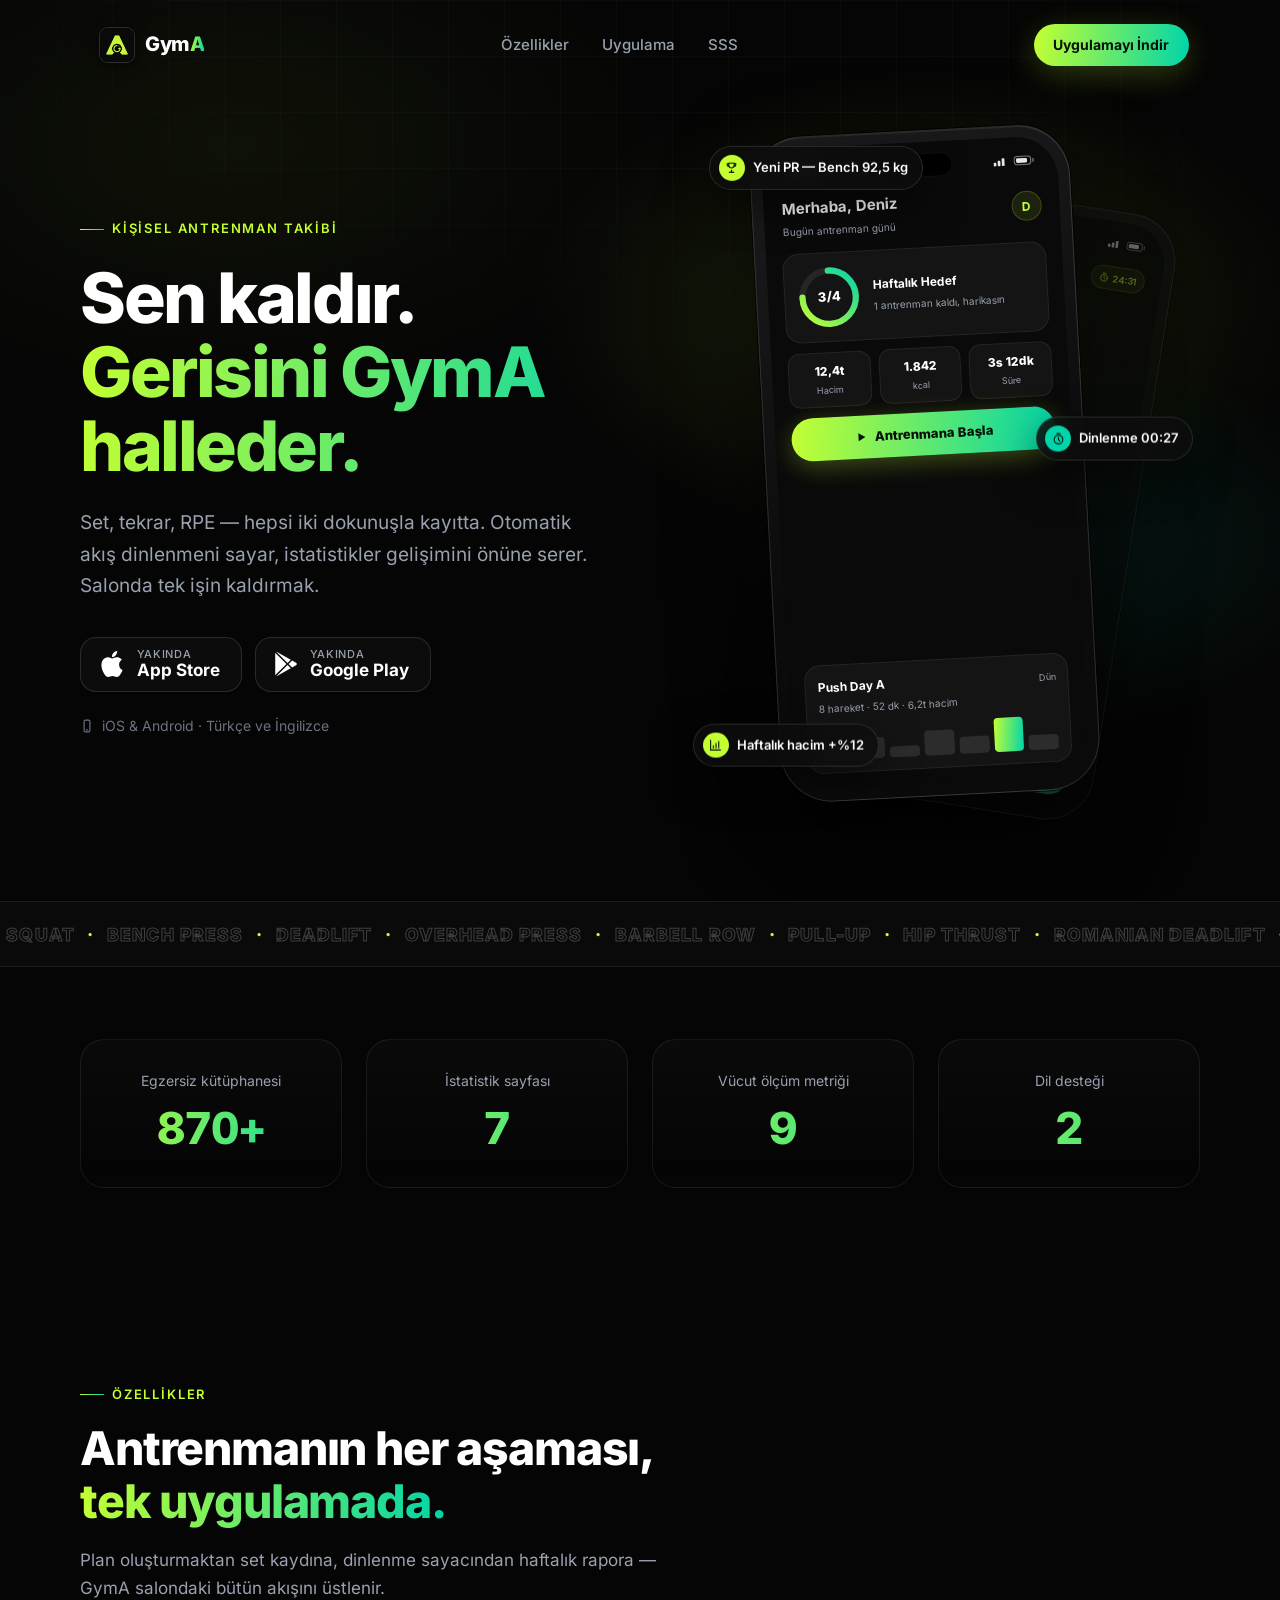
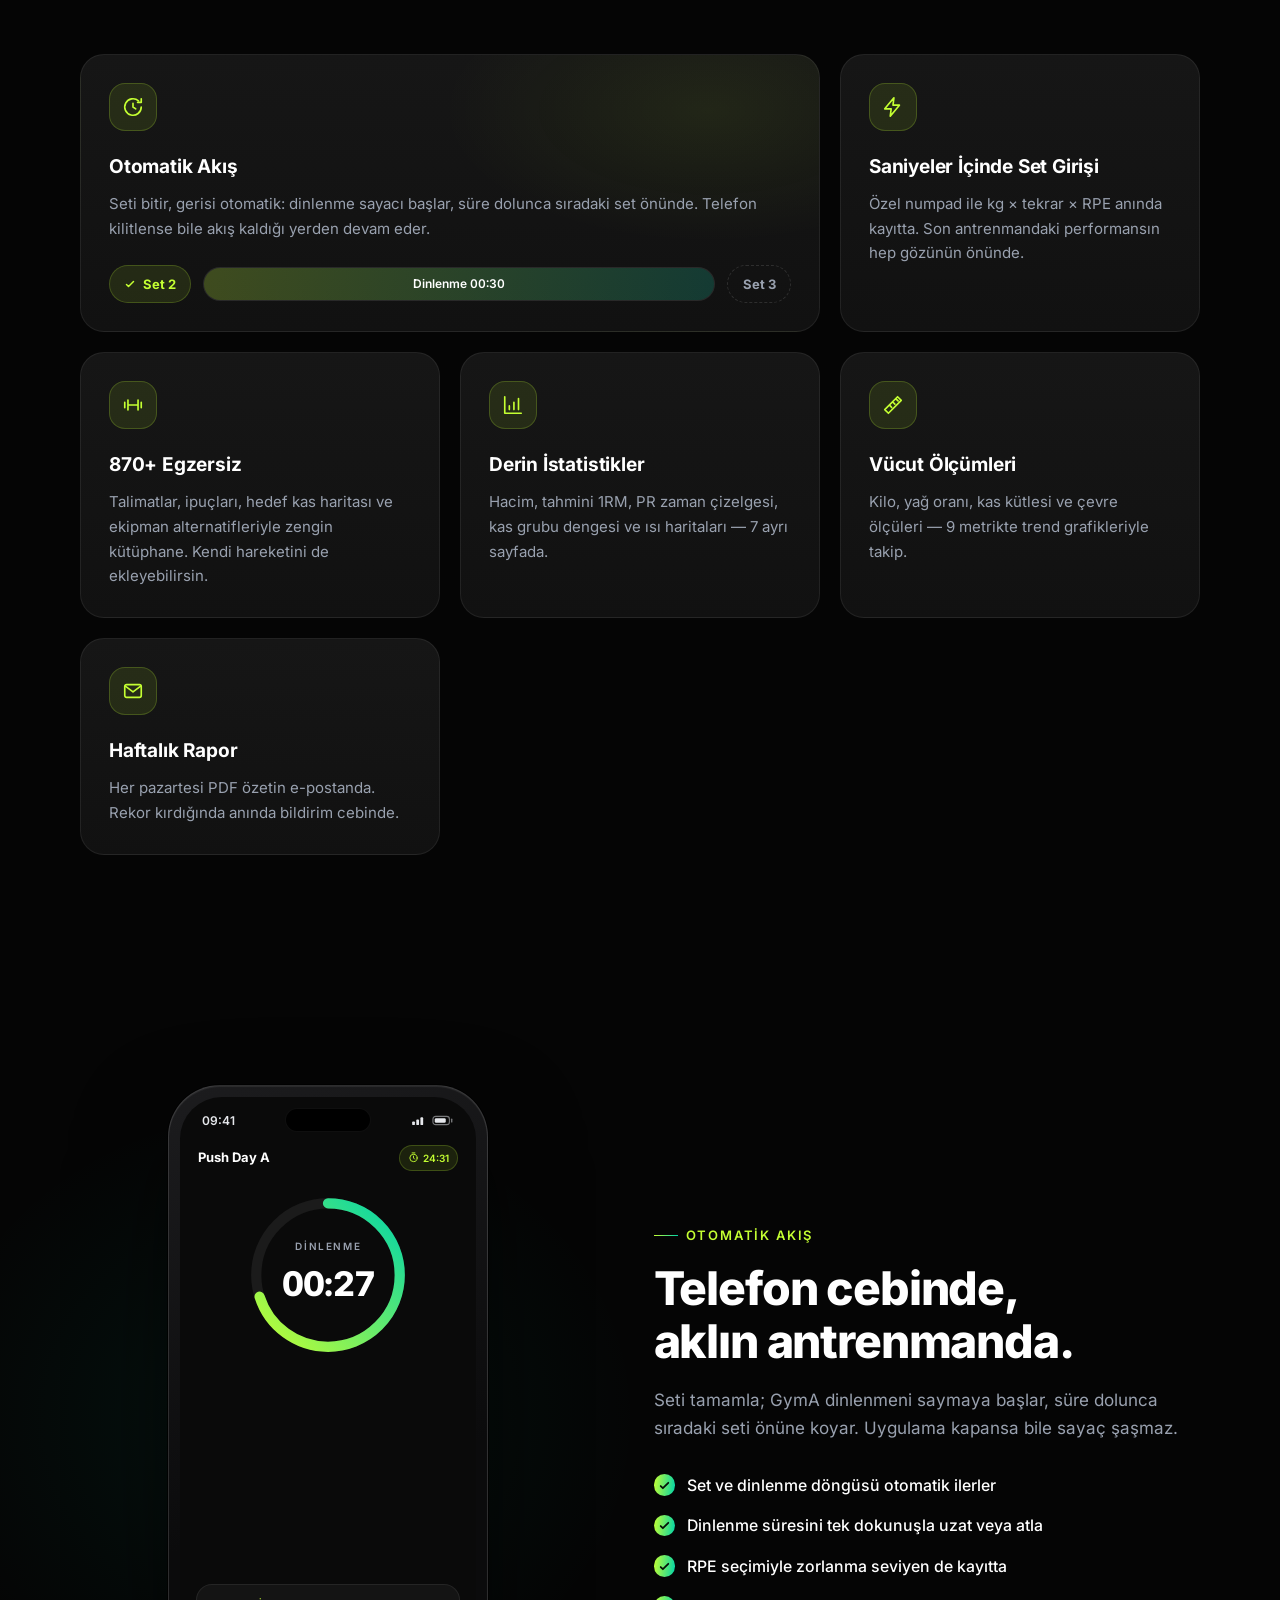
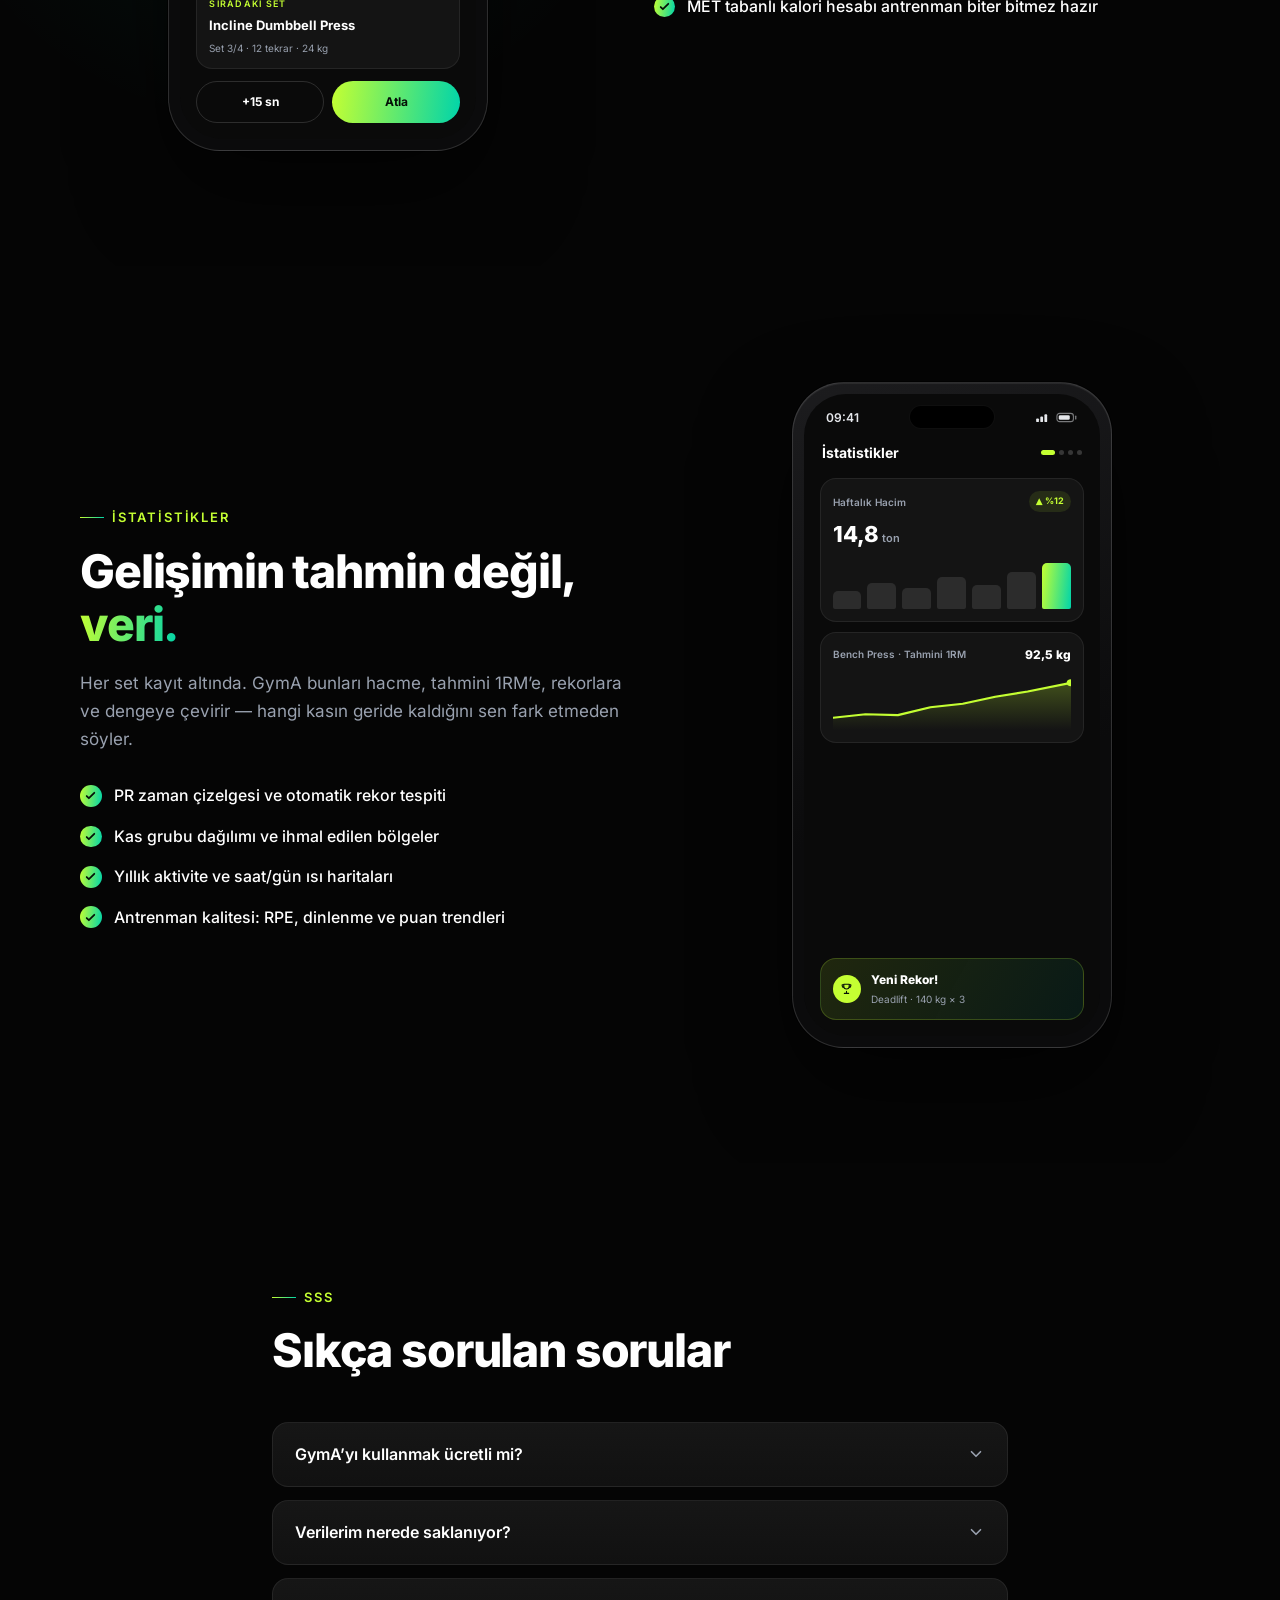
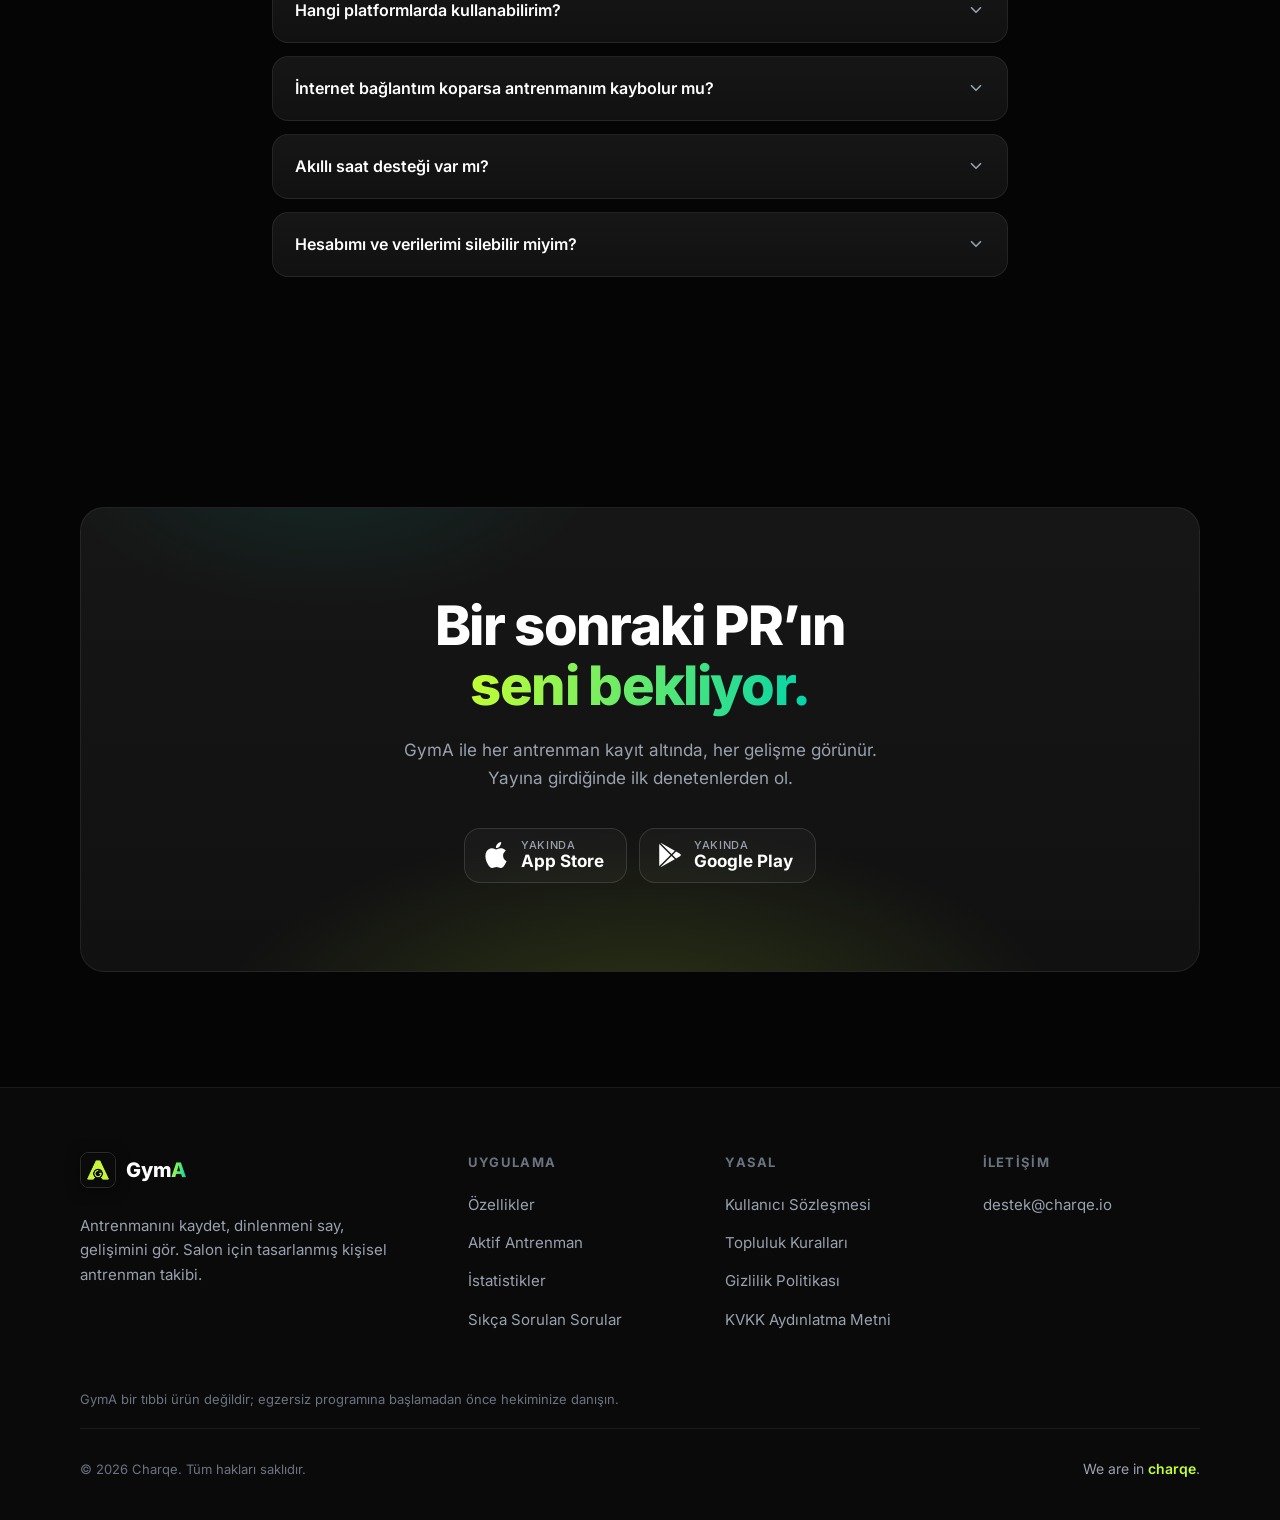
==== index.html @ 3cb6de77 "Deploy gyma.charqe.io charqe-io/gyma@e56bccddd45256d0b612a32f047202a21bba6c13" ====
<!DOCTYPE html><html lang="tr"> <head><meta charset="utf-8"><meta name="viewport" content="width=device-width, initial-scale=1"><title>GymA — Antrenmanını Kaydet, Gelişimini Gör</title><meta name="description" content="GymA; setlerini kaydeden, dinlenmeni sayan ve gelişimini grafiklerle önüne seren kişisel antrenman takip uygulaması. iOS ve Android için."><meta name="theme-color" content="#0A0A0A"><link rel="icon" type="image/png" href="/favicon.png"><link rel="apple-touch-icon" href="/icon.png"><meta property="og:type" content="website"><meta property="og:title" content="GymA — Antrenmanını Kaydet, Gelişimini Gör"><meta property="og:description" content="GymA; setlerini kaydeden, dinlenmeni sayan ve gelişimini grafiklerle önüne seren kişisel antrenman takip uygulaması. iOS ve Android için."><meta property="og:image" content="https://gyma.charqe.io/icon.png"><meta property="og:locale" content="tr_TR"><meta name="twitter:card" content="summary"><script>
      // Reveal animasyonlari icin JS kapisi — script calismazsa icerik gorunur kalir.
      document.documentElement.classList.add('js');
      if (window.matchMedia('(prefers-reduced-motion: reduce)').matches) {
        document.documentElement.classList.add('reduced-motion');
      }
    </script><link rel="stylesheet" href="/_astro/gizlilik-politikasi.Dudvu2yV.css">
<link rel="stylesheet" href="/_astro/index.BFgCKiWe.css"></head> <body> <header class="nav-wrap" data-astro-cid-4lunwx2e> <nav class="nav container" aria-label="Ana gezinme" data-astro-cid-4lunwx2e> <a href="/" class="logo" aria-label="GymA ana sayfa" data-astro-cid-tvrurpns> <img class="logo-mark" src="/logo-icon.png" alt="" width="36" height="36" data-astro-cid-tvrurpns> <span class="logo-text" data-astro-cid-tvrurpns>Gym<span class="grad-text" data-astro-cid-tvrurpns>A</span></span> </a>  <ul class="nav-links" data-astro-cid-4lunwx2e> <li data-astro-cid-4lunwx2e><a href="/#ozellikler" class="nav-link" data-astro-cid-4lunwx2e>Özellikler</a></li><li data-astro-cid-4lunwx2e><a href="/#antrenman" class="nav-link" data-astro-cid-4lunwx2e>Uygulama</a></li><li data-astro-cid-4lunwx2e><a href="/#sss" class="nav-link" data-astro-cid-4lunwx2e>SSS</a></li> </ul> <div class="nav-actions" data-astro-cid-4lunwx2e> <a href="/#indir" class="btn btn-primary nav-cta" data-astro-cid-4lunwx2e>Uygulamayı İndir</a> <button type="button" class="menu-btn" aria-expanded="false" aria-controls="mobile-menu" aria-label="Menüyü aç" data-astro-cid-4lunwx2e> <svg class="icon-open" viewBox="0 0 24 24" fill="none" stroke="currentColor" stroke-width="2" stroke-linecap="round" width="22" height="22" aria-hidden="true" data-astro-cid-4lunwx2e> <path d="M4 7h16M4 12h16M4 17h16" data-astro-cid-4lunwx2e></path> </svg> <svg class="icon-close" viewBox="0 0 24 24" fill="none" stroke="currentColor" stroke-width="2" stroke-linecap="round" width="22" height="22" aria-hidden="true" data-astro-cid-4lunwx2e> <path d="M6 6l12 12M18 6L6 18" data-astro-cid-4lunwx2e></path> </svg> </button> </div> </nav> <div class="mobile-menu" id="mobile-menu" hidden data-astro-cid-4lunwx2e> <ul data-astro-cid-4lunwx2e> <li data-astro-cid-4lunwx2e><a href="/#ozellikler" class="mobile-link" data-astro-cid-4lunwx2e>Özellikler</a></li><li data-astro-cid-4lunwx2e><a href="/#antrenman" class="mobile-link" data-astro-cid-4lunwx2e>Uygulama</a></li><li data-astro-cid-4lunwx2e><a href="/#sss" class="mobile-link" data-astro-cid-4lunwx2e>SSS</a></li> <li data-astro-cid-4lunwx2e><a href="/#indir" class="btn btn-primary mobile-cta" data-astro-cid-4lunwx2e>Uygulamayı İndir</a></li> </ul> </div> </header>  <script type="module">const i=document.querySelector(".nav-wrap"),e=document.querySelector(".menu-btn"),n=document.getElementById("mobile-menu"),a=()=>{i?.classList.toggle("scrolled",window.scrollY>12)};a();window.addEventListener("scroll",a,{passive:!0});const r=()=>{e?.setAttribute("aria-expanded","false"),e?.setAttribute("aria-label","Menüyü aç"),n?.setAttribute("hidden","")};e?.addEventListener("click",()=>{e.getAttribute("aria-expanded")==="true"?r():(e.setAttribute("aria-expanded","true"),e.setAttribute("aria-label","Menüyü kapat"),n?.removeAttribute("hidden"))});n?.querySelectorAll("a").forEach(t=>t.addEventListener("click",r));window.addEventListener("keydown",t=>{t.key==="Escape"&&r()});</script> <main>   <section class="hero" data-astro-cid-j7pv25f6> <div class="bg-grid" aria-hidden="true" data-astro-cid-j7pv25f6></div> <div class="hero-glow" aria-hidden="true" data-astro-cid-j7pv25f6></div> <div class="container hero-inner" data-astro-cid-j7pv25f6> <div class="hero-copy" data-astro-cid-j7pv25f6> <p class="eyebrow" data-reveal data-astro-cid-j7pv25f6>Kişisel antrenman takibi</p> <h1 class="hero-title" data-astro-cid-j7pv25f6> <span class="hero-line" data-reveal data-delay="0.05" data-astro-cid-j7pv25f6>Sen kaldır.</span> <span class="hero-line grad-text" data-reveal data-delay="0.12" data-astro-cid-j7pv25f6>Gerisini GymA halleder.</span> </h1> <p class="hero-lead" data-reveal data-delay="0.2" data-astro-cid-j7pv25f6>
Set, tekrar, RPE — hepsi iki dokunuşla kayıtta. Otomatik akış dinlenmeni sayar,
          istatistikler gelişimini önüne serer. Salonda tek işin kaldırmak.
</p> <div data-reveal data-delay="0.28" data-astro-cid-j7pv25f6> <div class="store-buttons" data-astro-cid-pcxf2bmp> <a class="store-btn" href="#indir" aria-label="App Store'dan indir" data-astro-cid-pcxf2bmp> <svg role="img" viewBox="0 0 24 24" width="26" height="26" fill="currentColor" aria-hidden="true" data-astro-cid-pcxf2bmp> <path d="M12.152 6.896c-.948 0-2.415-1.078-3.96-1.04-2.04.027-3.91 1.183-4.961 3.014-2.117 3.675-.546 9.103 1.519 12.09 1.013 1.454 2.208 3.09 3.792 3.039 1.52-.065 2.09-.987 3.935-.987 1.831 0 2.35.987 3.96.948 1.637-.026 2.676-1.48 3.676-2.948 1.156-1.688 1.636-3.325 1.662-3.415-.039-.013-3.182-1.221-3.22-4.857-.026-3.04 2.48-4.494 2.597-4.559-1.429-2.09-3.623-2.324-4.39-2.376-2-.156-3.675 1.09-4.61 1.09zM15.53 3.83c.843-1.012 1.4-2.427 1.245-3.83-1.207.052-2.662.805-3.532 1.818-.78.896-1.454 2.338-1.273 3.714 1.338.104 2.715-.688 3.559-1.701" data-astro-cid-pcxf2bmp></path> </svg> <span class="store-text" data-astro-cid-pcxf2bmp> <span class="store-small" data-astro-cid-pcxf2bmp>Yakında</span> <span class="store-big" data-astro-cid-pcxf2bmp>App Store</span> </span> </a> <a class="store-btn" href="#indir" aria-label="Google Play'den indir" data-astro-cid-pcxf2bmp> <svg role="img" viewBox="0 0 24 24" width="24" height="24" fill="currentColor" aria-hidden="true" data-astro-cid-pcxf2bmp> <path d="M22.018 13.298l-3.919 2.218-3.515-3.493 3.543-3.521 3.891 2.202a1.49 1.49 0 0 1 0 2.594zM1.337.924a1.486 1.486 0 0 0-.112.568v21.017c0 .217.045.419.124.6l11.155-11.087L1.337.924zm12.207 10.065l3.258-3.238L3.45.195a1.466 1.466 0 0 0-.946-.179l11.04 10.973zm0 2.067l-11 10.933c.298.036.612-.016.906-.183l13.324-7.54-3.23-3.21z" data-astro-cid-pcxf2bmp></path> </svg> <span class="store-text" data-astro-cid-pcxf2bmp> <span class="store-small" data-astro-cid-pcxf2bmp>Yakında</span> <span class="store-big" data-astro-cid-pcxf2bmp>Google Play</span> </span> </a> </div>  </div> <p class="hero-platforms" data-reveal data-delay="0.34" data-astro-cid-j7pv25f6> <svg viewBox="0 0 24 24" width="14" height="14" fill="none" stroke="currentColor" stroke-width="2" stroke-linecap="round" aria-hidden="true" data-astro-cid-j7pv25f6> <rect x="7" y="2" width="10" height="20" rx="2.5" data-astro-cid-j7pv25f6></rect> <path d="M11 18.5h2" data-astro-cid-j7pv25f6></path> </svg>
iOS &amp; Android · Türkçe ve İngilizce
</p> </div> <div class="hero-visual" data-reveal data-delay="0.15" data-astro-cid-j7pv25f6> <div class="phone-stack" data-astro-cid-j7pv25f6> <div class="phone-back" data-float="2" data-astro-cid-j7pv25f6> <div class="phone" role="img" aria-label="GymA otomatik akış ekranı: dinlenme sayacı ve sıradaki set" data-astro-cid-6zuj2xdd> <div class="phone-screen" aria-hidden="true" data-astro-cid-6zuj2xdd> <div class="phone-statusbar" data-astro-cid-6zuj2xdd> <span class="ps-time" data-astro-cid-6zuj2xdd>09:41</span> <span class="ps-icons" data-astro-cid-6zuj2xdd> <svg viewBox="0 0 16 12" width="15" height="11" fill="currentColor" data-astro-cid-6zuj2xdd> <rect x="0" y="7" width="3" height="4" rx="1" data-astro-cid-6zuj2xdd></rect> <rect x="4.5" y="5" width="3" height="6" rx="1" data-astro-cid-6zuj2xdd></rect> <rect x="9" y="2.5" width="3" height="8.5" rx="1" data-astro-cid-6zuj2xdd></rect> </svg> <svg viewBox="0 0 24 12" width="22" height="11" fill="none" stroke="currentColor" data-astro-cid-6zuj2xdd> <rect x="1" y="1.5" width="18" height="9" rx="3" stroke-width="1.2" opacity="0.5" data-astro-cid-6zuj2xdd></rect> <rect x="3" y="3.5" width="12" height="5" rx="1.5" fill="currentColor" stroke="none" data-astro-cid-6zuj2xdd></rect> <path d="M21.5 4.5v3" stroke-width="1.5" stroke-linecap="round" opacity="0.5" data-astro-cid-6zuj2xdd></path> </svg> </span> </div> <div class="phone-island" data-astro-cid-6zuj2xdd></div>  <div class="mock" aria-hidden="true" data-astro-cid-zemk72vm> <div class="wm-top" data-astro-cid-zemk72vm> <p class="wm-plan" data-astro-cid-zemk72vm>Push Day A</p> <span class="wm-timer" data-astro-cid-zemk72vm> <svg viewBox="0 0 24 24" width="11" height="11" fill="none" stroke="currentColor" stroke-width="2" stroke-linecap="round" data-astro-cid-zemk72vm> <circle cx="12" cy="13" r="8" data-astro-cid-zemk72vm></circle> <path d="M12 9v4l2.5 2.5M9 2h6" data-astro-cid-zemk72vm></path> </svg>
24:31
</span> </div> <div class="wm-ring-wrap" data-astro-cid-zemk72vm> <svg class="wm-ring" viewBox="0 0 160 160" width="164" height="164" data-astro-cid-zemk72vm> <circle cx="80" cy="80" r="70" fill="none" stroke="rgba(255,255,255,0.07)" stroke-width="10" data-astro-cid-zemk72vm></circle> <circle class="wm-ring-progress" cx="80" cy="80" r="70" fill="none" stroke="url(#restGrad)" stroke-width="10" stroke-linecap="round" stroke-dasharray="439.8" stroke-dashoffset="132" transform="rotate(-90 80 80)" data-astro-cid-zemk72vm></circle> <defs data-astro-cid-zemk72vm> <linearGradient id="restGrad" x1="0" y1="0" x2="1" y2="1" data-astro-cid-zemk72vm> <stop offset="0%" stop-color="#C4FF32" data-astro-cid-zemk72vm></stop> <stop offset="100%" stop-color="#00D4AA" data-astro-cid-zemk72vm></stop> </linearGradient> </defs> </svg> <div class="wm-ring-center" data-astro-cid-zemk72vm> <p class="wm-rest-label" data-astro-cid-zemk72vm>Dinlenme</p> <p class="wm-rest-time" data-astro-cid-zemk72vm>00:27</p> </div> </div> <div class="wm-next" data-astro-cid-zemk72vm> <p class="wm-next-label" data-astro-cid-zemk72vm>Sıradaki set</p> <p class="wm-next-name" data-astro-cid-zemk72vm>Incline Dumbbell Press</p> <p class="wm-next-meta" data-astro-cid-zemk72vm>Set 3/4 · 12 tekrar · 24 kg</p> </div> <div class="wm-actions" data-astro-cid-zemk72vm> <span class="wm-btn ghost" data-astro-cid-zemk72vm>+15 sn</span> <span class="wm-btn solid" data-astro-cid-zemk72vm>Atla</span> </div> </div>   </div> </div>  </div> <div class="phone-front" data-float="1" data-astro-cid-j7pv25f6> <div class="phone" role="img" aria-label="GymA anasayfa ekranı: haftalık hedef, istatistikler ve antrenman başlatma" data-astro-cid-6zuj2xdd> <div class="phone-screen" aria-hidden="true" data-astro-cid-6zuj2xdd> <div class="phone-statusbar" data-astro-cid-6zuj2xdd> <span class="ps-time" data-astro-cid-6zuj2xdd>09:41</span> <span class="ps-icons" data-astro-cid-6zuj2xdd> <svg viewBox="0 0 16 12" width="15" height="11" fill="currentColor" data-astro-cid-6zuj2xdd> <rect x="0" y="7" width="3" height="4" rx="1" data-astro-cid-6zuj2xdd></rect> <rect x="4.5" y="5" width="3" height="6" rx="1" data-astro-cid-6zuj2xdd></rect> <rect x="9" y="2.5" width="3" height="8.5" rx="1" data-astro-cid-6zuj2xdd></rect> </svg> <svg viewBox="0 0 24 12" width="22" height="11" fill="none" stroke="currentColor" data-astro-cid-6zuj2xdd> <rect x="1" y="1.5" width="18" height="9" rx="3" stroke-width="1.2" opacity="0.5" data-astro-cid-6zuj2xdd></rect> <rect x="3" y="3.5" width="12" height="5" rx="1.5" fill="currentColor" stroke="none" data-astro-cid-6zuj2xdd></rect> <path d="M21.5 4.5v3" stroke-width="1.5" stroke-linecap="round" opacity="0.5" data-astro-cid-6zuj2xdd></path> </svg> </span> </div> <div class="phone-island" data-astro-cid-6zuj2xdd></div>  <div class="mock" aria-hidden="true" data-astro-cid-23jzl2ej> <div class="mock-header" data-astro-cid-23jzl2ej> <div data-astro-cid-23jzl2ej> <p class="mh-hi" data-astro-cid-23jzl2ej>Merhaba, Deniz</p> <p class="mh-sub" data-astro-cid-23jzl2ej>Bugün antrenman günü</p> </div> <div class="mh-avatar" data-astro-cid-23jzl2ej>D</div> </div> <div class="goal-card" data-astro-cid-23jzl2ej> <div class="goal-ring" data-astro-cid-23jzl2ej> <svg viewBox="0 0 72 72" width="64" height="64" data-astro-cid-23jzl2ej> <circle cx="36" cy="36" r="30" fill="none" stroke="rgba(255,255,255,0.08)" stroke-width="7" data-astro-cid-23jzl2ej></circle> <circle cx="36" cy="36" r="30" fill="none" stroke="url(#goalGrad)" stroke-width="7" stroke-linecap="round" stroke-dasharray="188.5" stroke-dashoffset="47" transform="rotate(-90 36 36)" data-astro-cid-23jzl2ej></circle> <defs data-astro-cid-23jzl2ej> <linearGradient id="goalGrad" x1="0" y1="0" x2="1" y2="1" data-astro-cid-23jzl2ej> <stop offset="0%" stop-color="#C4FF32" data-astro-cid-23jzl2ej></stop> <stop offset="100%" stop-color="#00D4AA" data-astro-cid-23jzl2ej></stop> </linearGradient> </defs> </svg> <span class="goal-count" data-astro-cid-23jzl2ej>3/4</span> </div> <div data-astro-cid-23jzl2ej> <p class="goal-title" data-astro-cid-23jzl2ej>Haftalık Hedef</p> <p class="goal-sub" data-astro-cid-23jzl2ej>1 antrenman kaldı, harikasın</p> </div> </div> <div class="stat-row" data-astro-cid-23jzl2ej> <div class="stat-chip" data-astro-cid-23jzl2ej><span class="sc-val" data-astro-cid-23jzl2ej>12,4t</span><span class="sc-label" data-astro-cid-23jzl2ej>Hacim</span></div> <div class="stat-chip" data-astro-cid-23jzl2ej><span class="sc-val" data-astro-cid-23jzl2ej>1.842</span><span class="sc-label" data-astro-cid-23jzl2ej>kcal</span></div> <div class="stat-chip" data-astro-cid-23jzl2ej><span class="sc-val" data-astro-cid-23jzl2ej>3s 12dk</span><span class="sc-label" data-astro-cid-23jzl2ej>Süre</span></div> </div> <div class="start-btn" data-astro-cid-23jzl2ej> <svg viewBox="0 0 24 24" width="15" height="15" fill="currentColor" data-astro-cid-23jzl2ej><path d="M8 5.5v13l11-6.5z" data-astro-cid-23jzl2ej></path></svg>
Antrenmana Başla
</div> <div class="last-card" data-astro-cid-23jzl2ej> <div class="lc-row" data-astro-cid-23jzl2ej> <p class="lc-title" data-astro-cid-23jzl2ej>Push Day A</p> <span class="lc-when" data-astro-cid-23jzl2ej>Dün</span> </div> <p class="lc-meta" data-astro-cid-23jzl2ej>8 hareket · 52 dk · 6,2t hacim</p> <div class="lc-bar" data-astro-cid-23jzl2ej><span data-astro-cid-23jzl2ej></span><span data-astro-cid-23jzl2ej></span><span data-astro-cid-23jzl2ej></span><span data-astro-cid-23jzl2ej></span><span data-astro-cid-23jzl2ej></span><span class="hi" data-astro-cid-23jzl2ej></span><span data-astro-cid-23jzl2ej></span></div> </div> </div>   </div> </div>  </div> <div class="float-chip chip-pr" data-float="3" aria-hidden="true" data-astro-cid-j7pv25f6> <span class="chip-icon" data-astro-cid-j7pv25f6> <svg viewBox="0 0 24 24" width="13" height="13" fill="none" stroke="currentColor" stroke-width="2" stroke-linecap="round" stroke-linejoin="round" data-astro-cid-j7pv25f6> <path d="M8 21h8M12 17v4M7 4h10v4a5 5 0 0 1-10 0zM7 5H4v2a3 3 0 0 0 3 3M17 5h3v2a3 3 0 0 1-3 3" data-astro-cid-j7pv25f6></path> </svg> </span>
Yeni PR — Bench 92,5 kg
</div> <div class="float-chip chip-rest" data-float="4" aria-hidden="true" data-astro-cid-j7pv25f6> <span class="chip-icon chip-icon-teal" data-astro-cid-j7pv25f6> <svg viewBox="0 0 24 24" width="13" height="13" fill="none" stroke="currentColor" stroke-width="2" stroke-linecap="round" data-astro-cid-j7pv25f6> <circle cx="12" cy="13" r="8" data-astro-cid-j7pv25f6></circle> <path d="M12 9v4l2.5 2.5M9 2h6" data-astro-cid-j7pv25f6></path> </svg> </span>
Dinlenme 00:27
</div> <div class="float-chip chip-vol" data-float="5" aria-hidden="true" data-astro-cid-j7pv25f6> <span class="chip-icon" data-astro-cid-j7pv25f6> <svg viewBox="0 0 24 24" width="13" height="13" fill="none" stroke="currentColor" stroke-width="2" stroke-linecap="round" data-astro-cid-j7pv25f6> <path d="M3 3v18h18M8 17v-4M13 17V9M18 17V5" data-astro-cid-j7pv25f6></path> </svg> </span>
Haftalık hacim +%12
</div> </div> </div> </div> </section>  <div class="marquee" aria-hidden="true" data-astro-cid-j7pv25f6> <div class="marquee-track" data-astro-cid-j7pv25f6> <div class="marquee-group" data-astro-cid-j7pv25f6> <span class="marquee-item" data-astro-cid-j7pv25f6>SQUAT<span class="marquee-dot" data-astro-cid-j7pv25f6>·</span></span><span class="marquee-item" data-astro-cid-j7pv25f6>BENCH PRESS<span class="marquee-dot" data-astro-cid-j7pv25f6>·</span></span><span class="marquee-item" data-astro-cid-j7pv25f6>DEADLIFT<span class="marquee-dot" data-astro-cid-j7pv25f6>·</span></span><span class="marquee-item" data-astro-cid-j7pv25f6>OVERHEAD PRESS<span class="marquee-dot" data-astro-cid-j7pv25f6>·</span></span><span class="marquee-item" data-astro-cid-j7pv25f6>BARBELL ROW<span class="marquee-dot" data-astro-cid-j7pv25f6>·</span></span><span class="marquee-item" data-astro-cid-j7pv25f6>PULL-UP<span class="marquee-dot" data-astro-cid-j7pv25f6>·</span></span><span class="marquee-item" data-astro-cid-j7pv25f6>HIP THRUST<span class="marquee-dot" data-astro-cid-j7pv25f6>·</span></span><span class="marquee-item" data-astro-cid-j7pv25f6>ROMANIAN DEADLIFT<span class="marquee-dot" data-astro-cid-j7pv25f6>·</span></span><span class="marquee-item" data-astro-cid-j7pv25f6>LAT PULLDOWN<span class="marquee-dot" data-astro-cid-j7pv25f6>·</span></span><span class="marquee-item" data-astro-cid-j7pv25f6>BULGARIAN SPLIT SQUAT<span class="marquee-dot" data-astro-cid-j7pv25f6>·</span></span> </div><div class="marquee-group" data-astro-cid-j7pv25f6> <span class="marquee-item" data-astro-cid-j7pv25f6>SQUAT<span class="marquee-dot" data-astro-cid-j7pv25f6>·</span></span><span class="marquee-item" data-astro-cid-j7pv25f6>BENCH PRESS<span class="marquee-dot" data-astro-cid-j7pv25f6>·</span></span><span class="marquee-item" data-astro-cid-j7pv25f6>DEADLIFT<span class="marquee-dot" data-astro-cid-j7pv25f6>·</span></span><span class="marquee-item" data-astro-cid-j7pv25f6>OVERHEAD PRESS<span class="marquee-dot" data-astro-cid-j7pv25f6>·</span></span><span class="marquee-item" data-astro-cid-j7pv25f6>BARBELL ROW<span class="marquee-dot" data-astro-cid-j7pv25f6>·</span></span><span class="marquee-item" data-astro-cid-j7pv25f6>PULL-UP<span class="marquee-dot" data-astro-cid-j7pv25f6>·</span></span><span class="marquee-item" data-astro-cid-j7pv25f6>HIP THRUST<span class="marquee-dot" data-astro-cid-j7pv25f6>·</span></span><span class="marquee-item" data-astro-cid-j7pv25f6>ROMANIAN DEADLIFT<span class="marquee-dot" data-astro-cid-j7pv25f6>·</span></span><span class="marquee-item" data-astro-cid-j7pv25f6>LAT PULLDOWN<span class="marquee-dot" data-astro-cid-j7pv25f6>·</span></span><span class="marquee-item" data-astro-cid-j7pv25f6>BULGARIAN SPLIT SQUAT<span class="marquee-dot" data-astro-cid-j7pv25f6>·</span></span> </div> </div> </div>  <section class="section stats-band" data-astro-cid-j7pv25f6> <div class="container" data-astro-cid-j7pv25f6> <dl class="stats-grid" data-astro-cid-j7pv25f6> <div class="stat" data-reveal data-astro-cid-j7pv25f6> <dt data-astro-cid-j7pv25f6>Egzersiz kütüphanesi</dt> <dd data-astro-cid-j7pv25f6><span data-count data-astro-cid-j7pv25f6>870</span>+</dd> </div> <div class="stat" data-reveal data-delay="0.08" data-astro-cid-j7pv25f6> <dt data-astro-cid-j7pv25f6>İstatistik sayfası</dt> <dd data-astro-cid-j7pv25f6><span data-count data-astro-cid-j7pv25f6>7</span></dd> </div> <div class="stat" data-reveal data-delay="0.16" data-astro-cid-j7pv25f6> <dt data-astro-cid-j7pv25f6>Vücut ölçüm metriği</dt> <dd data-astro-cid-j7pv25f6><span data-count data-astro-cid-j7pv25f6>9</span></dd> </div> <div class="stat" data-reveal data-delay="0.24" data-astro-cid-j7pv25f6> <dt data-astro-cid-j7pv25f6>Dil desteği</dt> <dd data-astro-cid-j7pv25f6><span data-count data-astro-cid-j7pv25f6>2</span></dd> </div> </dl> </div> </section>  <section class="section" id="ozellikler" data-astro-cid-j7pv25f6> <div class="container" data-astro-cid-j7pv25f6> <p class="eyebrow" data-reveal data-astro-cid-j7pv25f6>Özellikler</p> <h2 class="section-title" data-reveal data-delay="0.06" data-astro-cid-j7pv25f6>
Antrenmanın her aşaması,<br data-astro-cid-j7pv25f6><span class="grad-text" data-astro-cid-j7pv25f6>tek uygulamada.</span> </h2> <p class="section-lead" data-reveal data-delay="0.12" data-astro-cid-j7pv25f6>
Plan oluşturmaktan set kaydına, dinlenme sayacından haftalık rapora — GymA salondaki bütün akışını üstlenir.
</p> <div class="features-grid" data-astro-cid-j7pv25f6> <article class="card feature feature-wide" data-reveal data-astro-cid-j7pv25f6> <div class="feature-icon" aria-hidden="true" data-astro-cid-j7pv25f6> <svg viewBox="0 0 24 24" width="22" height="22" fill="none" stroke="currentColor" stroke-width="1.8" stroke-linecap="round" stroke-linejoin="round" data-astro-cid-j7pv25f6> <path d="M21 12a9 9 0 1 1-3-6.7" data-astro-cid-j7pv25f6></path> <path d="M21 3v4h-4" data-astro-cid-j7pv25f6></path> <path d="M12 8v4l3 2" data-astro-cid-j7pv25f6></path> </svg> </div> <h3 data-astro-cid-j7pv25f6>Otomatik Akış</h3> <p data-astro-cid-j7pv25f6>
Seti bitir, gerisi otomatik: dinlenme sayacı başlar, süre dolunca sıradaki set önünde.
            Telefon kilitlense bile akış kaldığı yerden devam eder.
</p> <div class="flow-demo" aria-hidden="true" data-astro-cid-j7pv25f6> <span class="flow-step done" data-astro-cid-j7pv25f6> <svg viewBox="0 0 24 24" width="12" height="12" fill="none" stroke="currentColor" stroke-width="3" stroke-linecap="round" stroke-linejoin="round" data-astro-cid-j7pv25f6><path d="M5 13l4 4L19 7" data-astro-cid-j7pv25f6></path></svg>
Set 2
</span> <span class="flow-rest" data-astro-cid-j7pv25f6> <span class="flow-rest-fill" data-astro-cid-j7pv25f6></span> <span class="flow-rest-label" data-astro-cid-j7pv25f6>Dinlenme 00:30</span> </span> <span class="flow-step next" data-astro-cid-j7pv25f6>Set 3</span> </div> </article> <article class="card feature" data-reveal data-delay="0.07" data-astro-cid-j7pv25f6> <div class="feature-icon" aria-hidden="true" data-astro-cid-j7pv25f6> <svg viewBox="0 0 24 24" width="22" height="22" fill="none" stroke="currentColor" stroke-width="1.8" stroke-linecap="round" stroke-linejoin="round" data-astro-cid-j7pv25f6> <path d="M13 2 3 14h7l-1 8 10-12h-7l1-8z" data-astro-cid-j7pv25f6></path> </svg> </div> <h3 data-astro-cid-j7pv25f6>Saniyeler İçinde Set Girişi</h3> <p data-astro-cid-j7pv25f6>Özel numpad ile kg × tekrar × RPE anında kayıtta. Son antrenmandaki performansın hep gözünün önünde.</p> </article> <article class="card feature" data-reveal data-delay="0.14" data-astro-cid-j7pv25f6> <div class="feature-icon" aria-hidden="true" data-astro-cid-j7pv25f6> <svg viewBox="0 0 24 24" width="22" height="22" fill="none" stroke="currentColor" stroke-width="1.8" stroke-linecap="round" stroke-linejoin="round" data-astro-cid-j7pv25f6> <path d="M6.5 6.5v11M17.5 6.5v11M3 9v6M21 9v6M6.5 12h11" data-astro-cid-j7pv25f6></path> </svg> </div> <h3 data-astro-cid-j7pv25f6>870+ Egzersiz</h3> <p data-astro-cid-j7pv25f6>Talimatlar, ipuçları, hedef kas haritası ve ekipman alternatifleriyle zengin kütüphane. Kendi hareketini de ekleyebilirsin.</p> </article> <article class="card feature" data-reveal data-delay="0.21" data-astro-cid-j7pv25f6> <div class="feature-icon" aria-hidden="true" data-astro-cid-j7pv25f6> <svg viewBox="0 0 24 24" width="22" height="22" fill="none" stroke="currentColor" stroke-width="1.8" stroke-linecap="round" stroke-linejoin="round" data-astro-cid-j7pv25f6> <path d="M3 3v18h18M8 17v-4M13 17V9M18 17V5" data-astro-cid-j7pv25f6></path> </svg> </div> <h3 data-astro-cid-j7pv25f6>Derin İstatistikler</h3> <p data-astro-cid-j7pv25f6>Hacim, tahmini 1RM, PR zaman çizelgesi, kas grubu dengesi ve ısı haritaları — 7 ayrı sayfada.</p> </article> <article class="card feature" data-reveal data-delay="0.28" data-astro-cid-j7pv25f6> <div class="feature-icon" aria-hidden="true" data-astro-cid-j7pv25f6> <svg viewBox="0 0 24 24" width="22" height="22" fill="none" stroke="currentColor" stroke-width="1.8" stroke-linecap="round" stroke-linejoin="round" data-astro-cid-j7pv25f6> <path d="M3 17 17 3l4 4L7 21l-4-4zM8.5 12.5l2 2M12 9l2 2M15.5 5.5l2 2" data-astro-cid-j7pv25f6></path> </svg> </div> <h3 data-astro-cid-j7pv25f6>Vücut Ölçümleri</h3> <p data-astro-cid-j7pv25f6>Kilo, yağ oranı, kas kütlesi ve çevre ölçüleri — 9 metrikte trend grafikleriyle takip.</p> </article> <article class="card feature" data-reveal data-delay="0.35" data-astro-cid-j7pv25f6> <div class="feature-icon" aria-hidden="true" data-astro-cid-j7pv25f6> <svg viewBox="0 0 24 24" width="22" height="22" fill="none" stroke="currentColor" stroke-width="1.8" stroke-linecap="round" stroke-linejoin="round" data-astro-cid-j7pv25f6> <rect x="3" y="5" width="18" height="14" rx="2" data-astro-cid-j7pv25f6></rect> <path d="m4 7 8 6 8-6" data-astro-cid-j7pv25f6></path> </svg> </div> <h3 data-astro-cid-j7pv25f6>Haftalık Rapor</h3> <p data-astro-cid-j7pv25f6>Her pazartesi PDF özetin e-postanda. Rekor kırdığında anında bildirim cebinde.</p> </article> </div> </div> </section>  <section class="section deep" id="antrenman" data-astro-cid-j7pv25f6> <div class="deep-glow" aria-hidden="true" data-astro-cid-j7pv25f6></div> <div class="container deep-inner" data-astro-cid-j7pv25f6> <div class="deep-visual" data-reveal data-astro-cid-j7pv25f6> <div class="phone deep-phone" role="img" aria-label="GymA otomatik akış ekranı: 27 saniyelik dinlenme sayacı ve sıradaki set bilgisi" data-astro-cid-6zuj2xdd> <div class="phone-screen" aria-hidden="true" data-astro-cid-6zuj2xdd> <div class="phone-statusbar" data-astro-cid-6zuj2xdd> <span class="ps-time" data-astro-cid-6zuj2xdd>09:41</span> <span class="ps-icons" data-astro-cid-6zuj2xdd> <svg viewBox="0 0 16 12" width="15" height="11" fill="currentColor" data-astro-cid-6zuj2xdd> <rect x="0" y="7" width="3" height="4" rx="1" data-astro-cid-6zuj2xdd></rect> <rect x="4.5" y="5" width="3" height="6" rx="1" data-astro-cid-6zuj2xdd></rect> <rect x="9" y="2.5" width="3" height="8.5" rx="1" data-astro-cid-6zuj2xdd></rect> </svg> <svg viewBox="0 0 24 12" width="22" height="11" fill="none" stroke="currentColor" data-astro-cid-6zuj2xdd> <rect x="1" y="1.5" width="18" height="9" rx="3" stroke-width="1.2" opacity="0.5" data-astro-cid-6zuj2xdd></rect> <rect x="3" y="3.5" width="12" height="5" rx="1.5" fill="currentColor" stroke="none" data-astro-cid-6zuj2xdd></rect> <path d="M21.5 4.5v3" stroke-width="1.5" stroke-linecap="round" opacity="0.5" data-astro-cid-6zuj2xdd></path> </svg> </span> </div> <div class="phone-island" data-astro-cid-6zuj2xdd></div>  <div class="mock" aria-hidden="true" data-astro-cid-zemk72vm> <div class="wm-top" data-astro-cid-zemk72vm> <p class="wm-plan" data-astro-cid-zemk72vm>Push Day A</p> <span class="wm-timer" data-astro-cid-zemk72vm> <svg viewBox="0 0 24 24" width="11" height="11" fill="none" stroke="currentColor" stroke-width="2" stroke-linecap="round" data-astro-cid-zemk72vm> <circle cx="12" cy="13" r="8" data-astro-cid-zemk72vm></circle> <path d="M12 9v4l2.5 2.5M9 2h6" data-astro-cid-zemk72vm></path> </svg>
24:31
</span> </div> <div class="wm-ring-wrap" data-astro-cid-zemk72vm> <svg class="wm-ring" viewBox="0 0 160 160" width="164" height="164" data-astro-cid-zemk72vm> <circle cx="80" cy="80" r="70" fill="none" stroke="rgba(255,255,255,0.07)" stroke-width="10" data-astro-cid-zemk72vm></circle> <circle class="wm-ring-progress" cx="80" cy="80" r="70" fill="none" stroke="url(#restGrad)" stroke-width="10" stroke-linecap="round" stroke-dasharray="439.8" stroke-dashoffset="132" transform="rotate(-90 80 80)" data-astro-cid-zemk72vm></circle> <defs data-astro-cid-zemk72vm> <linearGradient id="restGrad" x1="0" y1="0" x2="1" y2="1" data-astro-cid-zemk72vm> <stop offset="0%" stop-color="#C4FF32" data-astro-cid-zemk72vm></stop> <stop offset="100%" stop-color="#00D4AA" data-astro-cid-zemk72vm></stop> </linearGradient> </defs> </svg> <div class="wm-ring-center" data-astro-cid-zemk72vm> <p class="wm-rest-label" data-astro-cid-zemk72vm>Dinlenme</p> <p class="wm-rest-time" data-astro-cid-zemk72vm>00:27</p> </div> </div> <div class="wm-next" data-astro-cid-zemk72vm> <p class="wm-next-label" data-astro-cid-zemk72vm>Sıradaki set</p> <p class="wm-next-name" data-astro-cid-zemk72vm>Incline Dumbbell Press</p> <p class="wm-next-meta" data-astro-cid-zemk72vm>Set 3/4 · 12 tekrar · 24 kg</p> </div> <div class="wm-actions" data-astro-cid-zemk72vm> <span class="wm-btn ghost" data-astro-cid-zemk72vm>+15 sn</span> <span class="wm-btn solid" data-astro-cid-zemk72vm>Atla</span> </div> </div>   </div> </div>  </div> <div class="deep-copy" data-astro-cid-j7pv25f6> <p class="eyebrow" data-reveal data-astro-cid-j7pv25f6>Otomatik akış</p> <h2 class="section-title" data-reveal data-delay="0.06" data-astro-cid-j7pv25f6>Telefon cebinde,<br data-astro-cid-j7pv25f6>aklın antrenmanda.</h2> <p class="section-lead" data-reveal data-delay="0.12" data-astro-cid-j7pv25f6>
Seti tamamla; GymA dinlenmeni saymaya başlar, süre dolunca sıradaki seti önüne koyar.
          Uygulama kapansa bile sayaç şaşmaz.
</p> <ul class="check-list" data-astro-cid-j7pv25f6> <li data-reveal data-delay="0.18" data-astro-cid-j7pv25f6>Set ve dinlenme döngüsü otomatik ilerler</li> <li data-reveal data-delay="0.24" data-astro-cid-j7pv25f6>Dinlenme süresini tek dokunuşla uzat veya atla</li> <li data-reveal data-delay="0.3" data-astro-cid-j7pv25f6>RPE seçimiyle zorlanma seviyen de kayıtta</li> <li data-reveal data-delay="0.36" data-astro-cid-j7pv25f6>MET tabanlı kalori hesabı antrenman biter bitmez hazır</li> </ul> </div> </div> </section>  <section class="section deep deep-reverse" id="istatistik" data-astro-cid-j7pv25f6> <div class="container deep-inner" data-astro-cid-j7pv25f6> <div class="deep-copy" data-astro-cid-j7pv25f6> <p class="eyebrow" data-reveal data-astro-cid-j7pv25f6>İstatistikler</p> <h2 class="section-title" data-reveal data-delay="0.06" data-astro-cid-j7pv25f6>Gelişimin tahmin değil,<br data-astro-cid-j7pv25f6><span class="grad-text" data-astro-cid-j7pv25f6>veri.</span></h2> <p class="section-lead" data-reveal data-delay="0.12" data-astro-cid-j7pv25f6>
Her set kayıt altında. GymA bunları hacme, tahmini 1RM’e, rekorlara ve dengeye çevirir —
          hangi kasın geride kaldığını sen fark etmeden söyler.
</p> <ul class="check-list" data-astro-cid-j7pv25f6> <li data-reveal data-delay="0.18" data-astro-cid-j7pv25f6>PR zaman çizelgesi ve otomatik rekor tespiti</li> <li data-reveal data-delay="0.24" data-astro-cid-j7pv25f6>Kas grubu dağılımı ve ihmal edilen bölgeler</li> <li data-reveal data-delay="0.3" data-astro-cid-j7pv25f6>Yıllık aktivite ve saat/gün ısı haritaları</li> <li data-reveal data-delay="0.36" data-astro-cid-j7pv25f6>Antrenman kalitesi: RPE, dinlenme ve puan trendleri</li> </ul> </div> <div class="deep-visual" data-reveal data-astro-cid-j7pv25f6> <div class="phone deep-phone" role="img" aria-label="GymA istatistik ekranı: haftalık hacim grafiği, 1RM trendi ve yeni rekor kartı" data-astro-cid-6zuj2xdd> <div class="phone-screen" aria-hidden="true" data-astro-cid-6zuj2xdd> <div class="phone-statusbar" data-astro-cid-6zuj2xdd> <span class="ps-time" data-astro-cid-6zuj2xdd>09:41</span> <span class="ps-icons" data-astro-cid-6zuj2xdd> <svg viewBox="0 0 16 12" width="15" height="11" fill="currentColor" data-astro-cid-6zuj2xdd> <rect x="0" y="7" width="3" height="4" rx="1" data-astro-cid-6zuj2xdd></rect> <rect x="4.5" y="5" width="3" height="6" rx="1" data-astro-cid-6zuj2xdd></rect> <rect x="9" y="2.5" width="3" height="8.5" rx="1" data-astro-cid-6zuj2xdd></rect> </svg> <svg viewBox="0 0 24 12" width="22" height="11" fill="none" stroke="currentColor" data-astro-cid-6zuj2xdd> <rect x="1" y="1.5" width="18" height="9" rx="3" stroke-width="1.2" opacity="0.5" data-astro-cid-6zuj2xdd></rect> <rect x="3" y="3.5" width="12" height="5" rx="1.5" fill="currentColor" stroke="none" data-astro-cid-6zuj2xdd></rect> <path d="M21.5 4.5v3" stroke-width="1.5" stroke-linecap="round" opacity="0.5" data-astro-cid-6zuj2xdd></path> </svg> </span> </div> <div class="phone-island" data-astro-cid-6zuj2xdd></div>  <div class="mock" aria-hidden="true" data-astro-cid-eum3poq4> <div class="sm-top" data-astro-cid-eum3poq4> <p class="sm-title" data-astro-cid-eum3poq4>İstatistikler</p> <div class="sm-dots" data-astro-cid-eum3poq4><span class="on" data-astro-cid-eum3poq4></span><span data-astro-cid-eum3poq4></span><span data-astro-cid-eum3poq4></span><span data-astro-cid-eum3poq4></span></div> </div> <div class="sm-card" data-astro-cid-eum3poq4> <div class="sm-row" data-astro-cid-eum3poq4> <p class="sm-label" data-astro-cid-eum3poq4>Haftalık Hacim</p> <span class="sm-delta" data-astro-cid-eum3poq4>▲ %12</span> </div> <p class="sm-value" data-astro-cid-eum3poq4>14,8<span class="sm-unit" data-astro-cid-eum3poq4>ton</span></p> <div class="sm-bars" data-astro-cid-eum3poq4> <span style="height: 38%" data-astro-cid-eum3poq4></span> <span style="height: 56%" data-astro-cid-eum3poq4></span> <span style="height: 44%" data-astro-cid-eum3poq4></span> <span style="height: 68%" data-astro-cid-eum3poq4></span> <span style="height: 52%" data-astro-cid-eum3poq4></span> <span style="height: 80%" data-astro-cid-eum3poq4></span> <span class="hi" style="height: 100%" data-astro-cid-eum3poq4></span> </div> </div> <div class="sm-card" data-astro-cid-eum3poq4> <div class="sm-row" data-astro-cid-eum3poq4> <p class="sm-label" data-astro-cid-eum3poq4>Bench Press · Tahmini 1RM</p> <span class="sm-kg" data-astro-cid-eum3poq4>92,5 kg</span> </div> <svg class="sm-line" viewBox="0 0 220 64" preserveAspectRatio="none" data-astro-cid-eum3poq4> <defs data-astro-cid-eum3poq4> <linearGradient id="lineFill" x1="0" y1="0" x2="0" y2="1" data-astro-cid-eum3poq4> <stop offset="0%" stop-color="rgba(196,255,50,0.25)" data-astro-cid-eum3poq4></stop> <stop offset="100%" stop-color="rgba(196,255,50,0)" data-astro-cid-eum3poq4></stop> </linearGradient> </defs> <path d="M0 50 L30 46 L60 47 L90 38 L120 34 L150 26 L180 20 L220 10 L220 64 L0 64 Z" fill="url(#lineFill)" data-astro-cid-eum3poq4></path> <path d="M0 50 L30 46 L60 47 L90 38 L120 34 L150 26 L180 20 L220 10" fill="none" stroke="#C4FF32" stroke-width="2.5" stroke-linecap="round" data-astro-cid-eum3poq4></path> <circle cx="220" cy="10" r="4" fill="#C4FF32" data-astro-cid-eum3poq4></circle> </svg> </div> <div class="sm-pr" data-astro-cid-eum3poq4> <span class="sm-pr-icon" data-astro-cid-eum3poq4> <svg viewBox="0 0 24 24" width="13" height="13" fill="none" stroke="currentColor" stroke-width="2" stroke-linecap="round" stroke-linejoin="round" data-astro-cid-eum3poq4> <path d="M8 21h8M12 17v4M7 4h10v4a5 5 0 0 1-10 0zM7 5H4v2a3 3 0 0 0 3 3M17 5h3v2a3 3 0 0 1-3 3" data-astro-cid-eum3poq4></path> </svg> </span> <div data-astro-cid-eum3poq4> <p class="sm-pr-title" data-astro-cid-eum3poq4>Yeni Rekor!</p> <p class="sm-pr-meta" data-astro-cid-eum3poq4>Deadlift · 140 kg × 3</p> </div> </div> </div>   </div> </div>  </div> </div> </section>  <section class="section" id="sss" data-astro-cid-j7pv25f6> <div class="container faq-container" data-astro-cid-j7pv25f6> <p class="eyebrow" data-reveal data-astro-cid-j7pv25f6>SSS</p> <h2 class="section-title" data-reveal data-delay="0.06" data-astro-cid-j7pv25f6>Sıkça sorulan sorular</h2> <div class="faq-list" data-astro-cid-j7pv25f6> <details class="faq-item" data-reveal data-delay="0.1" data-astro-cid-j7pv25f6> <summary data-astro-cid-j7pv25f6> <span data-astro-cid-j7pv25f6>GymA’yı kullanmak ücretli mi?</span> <svg class="faq-chevron" viewBox="0 0 24 24" width="18" height="18" fill="none" stroke="currentColor" stroke-width="2.2" stroke-linecap="round" stroke-linejoin="round" aria-hidden="true" data-astro-cid-j7pv25f6> <path d="m6 9 6 6 6-6" data-astro-cid-j7pv25f6></path> </svg> </summary> <p data-astro-cid-j7pv25f6>GymA’yı indirmek ve kullanmak ücretsizdir. İleride eklenebilecek premium özellikler öncesinde kullanıcılar açıkça bilgilendirilir.</p> </details><details class="faq-item" data-reveal data-delay="0.15000000000000002" data-astro-cid-j7pv25f6> <summary data-astro-cid-j7pv25f6> <span data-astro-cid-j7pv25f6>Verilerim nerede saklanıyor?</span> <svg class="faq-chevron" viewBox="0 0 24 24" width="18" height="18" fill="none" stroke="currentColor" stroke-width="2.2" stroke-linecap="round" stroke-linejoin="round" aria-hidden="true" data-astro-cid-j7pv25f6> <path d="m6 9 6 6 6-6" data-astro-cid-j7pv25f6></path> </svg> </summary> <p data-astro-cid-j7pv25f6>Verilerin, Avrupa Birliği (Frankfurt) bölgesindeki sunucularda hesabına özel olarak saklanır ve yalnızca sana hizmet vermek için işlenir. Ayrıntılar için Gizlilik Politikası sayfamıza göz atabilirsin.</p> </details><details class="faq-item" data-reveal data-delay="0.2" data-astro-cid-j7pv25f6> <summary data-astro-cid-j7pv25f6> <span data-astro-cid-j7pv25f6>Hangi platformlarda kullanabilirim?</span> <svg class="faq-chevron" viewBox="0 0 24 24" width="18" height="18" fill="none" stroke="currentColor" stroke-width="2.2" stroke-linecap="round" stroke-linejoin="round" aria-hidden="true" data-astro-cid-j7pv25f6> <path d="m6 9 6 6 6-6" data-astro-cid-j7pv25f6></path> </svg> </summary> <p data-astro-cid-j7pv25f6>GymA, iOS ve Android için geliştiriliyor; her iki platformda da aynı deneyimi sunar.</p> </details><details class="faq-item" data-reveal data-delay="0.25" data-astro-cid-j7pv25f6> <summary data-astro-cid-j7pv25f6> <span data-astro-cid-j7pv25f6>İnternet bağlantım koparsa antrenmanım kaybolur mu?</span> <svg class="faq-chevron" viewBox="0 0 24 24" width="18" height="18" fill="none" stroke="currentColor" stroke-width="2.2" stroke-linecap="round" stroke-linejoin="round" aria-hidden="true" data-astro-cid-j7pv25f6> <path d="m6 9 6 6 6-6" data-astro-cid-j7pv25f6></path> </svg> </summary> <p data-astro-cid-j7pv25f6>Hayır. Aktif antrenmanın cihazında kayıtlı kalır; uygulama kapansa veya bağlantı kopsa bile kaldığın yerden devam edersin. Bağlantı geldiğinde her şey otomatik senkronize edilir.</p> </details><details class="faq-item" data-reveal data-delay="0.30000000000000004" data-astro-cid-j7pv25f6> <summary data-astro-cid-j7pv25f6> <span data-astro-cid-j7pv25f6>Akıllı saat desteği var mı?</span> <svg class="faq-chevron" viewBox="0 0 24 24" width="18" height="18" fill="none" stroke="currentColor" stroke-width="2.2" stroke-linecap="round" stroke-linejoin="round" aria-hidden="true" data-astro-cid-j7pv25f6> <path d="m6 9 6 6 6-6" data-astro-cid-j7pv25f6></path> </svg> </summary> <p data-astro-cid-j7pv25f6>Huawei Watch entegrasyonu geliştirme aşamasında. Apple Watch desteği ise yol haritamızda — nabız ve kalori verileri antrenmanına otomatik işlenecek.</p> </details><details class="faq-item" data-reveal data-delay="0.35" data-astro-cid-j7pv25f6> <summary data-astro-cid-j7pv25f6> <span data-astro-cid-j7pv25f6>Hesabımı ve verilerimi silebilir miyim?</span> <svg class="faq-chevron" viewBox="0 0 24 24" width="18" height="18" fill="none" stroke="currentColor" stroke-width="2.2" stroke-linecap="round" stroke-linejoin="round" aria-hidden="true" data-astro-cid-j7pv25f6> <path d="m6 9 6 6 6-6" data-astro-cid-j7pv25f6></path> </svg> </summary> <p data-astro-cid-j7pv25f6>Evet. Hesabını istediğin an kalıcı olarak silebilirsin; tüm kişisel verilerin sistemlerimizden kaldırılır. Destek için destek@charqe.io adresine de yazabilirsin.</p> </details> </div> </div> </section>  <section class="section" id="indir" data-astro-cid-j7pv25f6> <div class="container" data-astro-cid-j7pv25f6> <div class="cta card" data-reveal data-astro-cid-j7pv25f6> <div class="cta-glow" aria-hidden="true" data-astro-cid-j7pv25f6></div> <h2 class="cta-title" data-astro-cid-j7pv25f6>Bir sonraki PR’ın<br data-astro-cid-j7pv25f6><span class="grad-text" data-astro-cid-j7pv25f6>seni bekliyor.</span></h2> <p class="cta-lead" data-astro-cid-j7pv25f6>
GymA ile her antrenman kayıt altında, her gelişme görünür. Yayına girdiğinde ilk denetenlerden ol.
</p> <div class="store-buttons cta-stores" data-astro-cid-pcxf2bmp> <a class="store-btn" href="#indir" aria-label="App Store'dan indir" data-astro-cid-pcxf2bmp> <svg role="img" viewBox="0 0 24 24" width="26" height="26" fill="currentColor" aria-hidden="true" data-astro-cid-pcxf2bmp> <path d="M12.152 6.896c-.948 0-2.415-1.078-3.96-1.04-2.04.027-3.91 1.183-4.961 3.014-2.117 3.675-.546 9.103 1.519 12.09 1.013 1.454 2.208 3.09 3.792 3.039 1.52-.065 2.09-.987 3.935-.987 1.831 0 2.35.987 3.96.948 1.637-.026 2.676-1.48 3.676-2.948 1.156-1.688 1.636-3.325 1.662-3.415-.039-.013-3.182-1.221-3.22-4.857-.026-3.04 2.48-4.494 2.597-4.559-1.429-2.09-3.623-2.324-4.39-2.376-2-.156-3.675 1.09-4.61 1.09zM15.53 3.83c.843-1.012 1.4-2.427 1.245-3.83-1.207.052-2.662.805-3.532 1.818-.78.896-1.454 2.338-1.273 3.714 1.338.104 2.715-.688 3.559-1.701" data-astro-cid-pcxf2bmp></path> </svg> <span class="store-text" data-astro-cid-pcxf2bmp> <span class="store-small" data-astro-cid-pcxf2bmp>Yakında</span> <span class="store-big" data-astro-cid-pcxf2bmp>App Store</span> </span> </a> <a class="store-btn" href="#indir" aria-label="Google Play'den indir" data-astro-cid-pcxf2bmp> <svg role="img" viewBox="0 0 24 24" width="24" height="24" fill="currentColor" aria-hidden="true" data-astro-cid-pcxf2bmp> <path d="M22.018 13.298l-3.919 2.218-3.515-3.493 3.543-3.521 3.891 2.202a1.49 1.49 0 0 1 0 2.594zM1.337.924a1.486 1.486 0 0 0-.112.568v21.017c0 .217.045.419.124.6l11.155-11.087L1.337.924zm12.207 10.065l3.258-3.238L3.45.195a1.466 1.466 0 0 0-.946-.179l11.04 10.973zm0 2.067l-11 10.933c.298.036.612-.016.906-.183l13.324-7.54-3.23-3.21z" data-astro-cid-pcxf2bmp></path> </svg> <span class="store-text" data-astro-cid-pcxf2bmp> <span class="store-small" data-astro-cid-pcxf2bmp>Yakında</span> <span class="store-big" data-astro-cid-pcxf2bmp>Google Play</span> </span> </a> </div>  </div> </div> </section>  </main> <footer class="footer" data-astro-cid-gcn2mc3v> <div class="container" data-astro-cid-gcn2mc3v> <div class="footer-grid" data-astro-cid-gcn2mc3v> <div class="footer-brand" data-astro-cid-gcn2mc3v> <a href="/" class="logo" aria-label="GymA ana sayfa" data-astro-cid-tvrurpns> <img class="logo-mark" src="/logo-icon.png" alt="" width="36" height="36" data-astro-cid-tvrurpns> <span class="logo-text" data-astro-cid-tvrurpns>Gym<span class="grad-text" data-astro-cid-tvrurpns>A</span></span> </a>  <p class="footer-tagline" data-astro-cid-gcn2mc3v>
Antrenmanını kaydet, dinlenmeni say, gelişimini gör. Salon için tasarlanmış kişisel antrenman takibi.
</p> </div> <nav class="footer-col" aria-label="Uygulama bağlantıları" data-astro-cid-gcn2mc3v> <h3 data-astro-cid-gcn2mc3v>Uygulama</h3> <ul data-astro-cid-gcn2mc3v> <li data-astro-cid-gcn2mc3v><a href="/#ozellikler" data-astro-cid-gcn2mc3v>Özellikler</a></li> <li data-astro-cid-gcn2mc3v><a href="/#antrenman" data-astro-cid-gcn2mc3v>Aktif Antrenman</a></li> <li data-astro-cid-gcn2mc3v><a href="/#istatistik" data-astro-cid-gcn2mc3v>İstatistikler</a></li> <li data-astro-cid-gcn2mc3v><a href="/#sss" data-astro-cid-gcn2mc3v>Sıkça Sorulan Sorular</a></li> </ul> </nav> <nav class="footer-col" aria-label="Yasal bağlantılar" data-astro-cid-gcn2mc3v> <h3 data-astro-cid-gcn2mc3v>Yasal</h3> <ul data-astro-cid-gcn2mc3v> <li data-astro-cid-gcn2mc3v><a href="/kullanici-sozlesmesi" data-astro-cid-gcn2mc3v>Kullanıcı Sözleşmesi</a></li> <li data-astro-cid-gcn2mc3v><a href="/topluluk-kurallari" data-astro-cid-gcn2mc3v>Topluluk Kuralları</a></li> <li data-astro-cid-gcn2mc3v><a href="/gizlilik-politikasi" data-astro-cid-gcn2mc3v>Gizlilik Politikası</a></li> <li data-astro-cid-gcn2mc3v><a href="/kvkk-aydinlatma-metni" data-astro-cid-gcn2mc3v>KVKK Aydınlatma Metni</a></li> </ul> </nav> <div class="footer-col" data-astro-cid-gcn2mc3v> <h3 data-astro-cid-gcn2mc3v>İletişim</h3> <ul data-astro-cid-gcn2mc3v> <li data-astro-cid-gcn2mc3v> <a href="mailto:destek@charqe.io" data-astro-cid-gcn2mc3v>destek@charqe.io</a> </li> </ul> </div> </div> <p class="footer-disclaimer" data-astro-cid-gcn2mc3v>
GymA bir tıbbi ürün değildir; egzersiz programına başlamadan önce hekiminize danışın.
</p> <div class="footer-bottom" data-astro-cid-gcn2mc3v> <p data-astro-cid-gcn2mc3v>© 2026 Charqe. Tüm hakları saklıdır.</p> <p class="footer-charqe" data-astro-cid-gcn2mc3v>
We are in <a href="https://charqe.io" target="_blank" rel="noopener" data-astro-cid-gcn2mc3v>charqe</a>.
</p> </div> </div> </footer>  </body></html>  <script type="module" src="/_astro/index.astro_astro_type_script_index_0_lang.4aIZ9YIg.js"></script>
---- _astro/gizlilik-politikasi.Dudvu2yV.css ----
@font-face{font-family:Inter Variable;font-style:normal;font-display:swap;font-weight:100 900;src:url(/_astro/inter-cyrillic-ext-wght-normal.BOeWTOD4.woff2) format("woff2-variations");unicode-range:U+0460-052F,U+1C80-1C8A,U+20B4,U+2DE0-2DFF,U+A640-A69F,U+FE2E-FE2F}@font-face{font-family:Inter Variable;font-style:normal;font-display:swap;font-weight:100 900;src:url(/_astro/inter-cyrillic-wght-normal.DqGufNeO.woff2) format("woff2-variations");unicode-range:U+0301,U+0400-045F,U+0490-0491,U+04B0-04B1,U+2116}@font-face{font-family:Inter Variable;font-style:normal;font-display:swap;font-weight:100 900;src:url(/_astro/inter-greek-ext-wght-normal.DlzME5K_.woff2) format("woff2-variations");unicode-range:U+1F00-1FFF}@font-face{font-family:Inter Variable;font-style:normal;font-display:swap;font-weight:100 900;src:url(/_astro/inter-greek-wght-normal.CkhJZR-_.woff2) format("woff2-variations");unicode-range:U+0370-0377,U+037A-037F,U+0384-038A,U+038C,U+038E-03A1,U+03A3-03FF}@font-face{font-family:Inter Variable;font-style:normal;font-display:swap;font-weight:100 900;src:url(/_astro/inter-vietnamese-wght-normal.CBcvBZtf.woff2) format("woff2-variations");unicode-range:U+0102-0103,U+0110-0111,U+0128-0129,U+0168-0169,U+01A0-01A1,U+01AF-01B0,U+0300-0301,U+0303-0304,U+0308-0309,U+0323,U+0329,U+1EA0-1EF9,U+20AB}@font-face{font-family:Inter Variable;font-style:normal;font-display:swap;font-weight:100 900;src:url(/_astro/inter-latin-ext-wght-normal.DO1Apj_S.woff2) format("woff2-variations");unicode-range:U+0100-02BA,U+02BD-02C5,U+02C7-02CC,U+02CE-02D7,U+02DD-02FF,U+0304,U+0308,U+0329,U+1D00-1DBF,U+1E00-1E9F,U+1EF2-1EFF,U+2020,U+20A0-20AB,U+20AD-20C0,U+2113,U+2C60-2C7F,U+A720-A7FF}@font-face{font-family:Inter Variable;font-style:normal;font-display:swap;font-weight:100 900;src:url(/_astro/inter-latin-wght-normal.Dx4kXJAl.woff2) format("woff2-variations");unicode-range:U+0000-00FF,U+0131,U+0152-0153,U+02BB-02BC,U+02C6,U+02DA,U+02DC,U+0304,U+0308,U+0329,U+2000-206F,U+20AC,U+2122,U+2191,U+2193,U+2212,U+2215,U+FEFF,U+FFFD}:root{--bg-body: #050505;--bg-primary: #0a0a0a;--bg-card: #111111;--bg-card-2: #161616;--bg-tertiary: #2a2a2a;--accent: #c4ff32;--accent-2: #00d4aa;--accent-gradient: linear-gradient(96deg, var(--accent) 0%, var(--accent-2) 100%);--accent-subtle-05: rgba(196, 255, 50, .05);--accent-subtle-10: rgba(196, 255, 50, .1);--accent-subtle-20: rgba(196, 255, 50, .2);--text-1: #ffffff;--text-2: #99a1af;--text-3: #6b7280;--text-on-accent: #051007;--success: #22c55e;--warning: #f59e0b;--error: #ef4444;--info: #3b82f6;--border: rgba(255, 255, 255, .07);--border-strong: rgba(255, 255, 255, .12);--border-accent: rgba(196, 255, 50, .2);--container: 1120px;--radius-sm: 10px;--radius-md: 16px;--radius-lg: 24px;--radius-full: 999px;--section-pad: clamp(4.5rem, 9vw, 8rem);--font-sans: "Inter Variable", "Inter", system-ui, -apple-system, "Segoe UI", sans-serif;--z-nav: 50;--z-menu: 40;color-scheme:dark}*,*:before,*:after{box-sizing:border-box}html{scroll-behavior:smooth;-webkit-text-size-adjust:100%}@media(prefers-reduced-motion:reduce){html{scroll-behavior:auto}}body{margin:0;background:var(--bg-body);color:var(--text-1);font-family:var(--font-sans);font-size:1.0625rem;line-height:1.65;-webkit-font-smoothing:antialiased;text-rendering:optimizeLegibility;overflow-x:clip}h1,h2,h3,h4,p{margin:0;overflow-wrap:break-word}img,svg{display:block;max-width:100%}a{color:inherit;text-decoration:none}button{font:inherit;color:inherit;background:none;border:0;padding:0;cursor:pointer}ul,ol{margin:0;padding:0;list-style:none}::selection{background:var(--accent);color:var(--text-on-accent)}:focus-visible{outline:2px solid var(--accent);outline-offset:3px;border-radius:4px}.container{width:min(var(--container),100% - 2.5rem);margin-inline:auto}.section{padding-block:var(--section-pad);position:relative}.eyebrow{display:inline-flex;align-items:center;gap:.5rem;font-size:.8125rem;font-weight:600;letter-spacing:.14em;text-transform:uppercase;color:var(--accent)}.eyebrow:before{content:"";width:1.5rem;height:1px;background:var(--accent-gradient)}.section-title{font-size:clamp(1.9rem,4vw,2.9rem);font-weight:800;letter-spacing:-.025em;line-height:1.15;margin-top:1rem}.section-lead{color:var(--text-2);max-width:38rem;margin-top:1.1rem;font-size:1.0625rem}.grad-text{background:var(--accent-gradient);-webkit-background-clip:text;background-clip:text;color:transparent}.btn{display:inline-flex;align-items:center;justify-content:center;gap:.6rem;min-height:3rem;padding:.7rem 1.5rem;border-radius:var(--radius-full);font-weight:700;font-size:.9375rem;line-height:1.2;cursor:pointer;transition:transform .2s ease,box-shadow .2s ease,background-color .2s ease,border-color .2s ease}.btn-primary{background:var(--accent-gradient);color:var(--text-on-accent);box-shadow:0 8px 32px #c4ff3238}.btn-primary:hover{transform:translateY(-2px);box-shadow:0 12px 40px #c4ff3252}.btn-primary:active{transform:translateY(0)}.btn-ghost{border:1px solid var(--border-strong);color:var(--text-1);background:#ffffff05}.btn-ghost:hover{border-color:var(--border-accent);background:var(--accent-subtle-05)}.card{background:linear-gradient(180deg,var(--bg-card-2) 0%,var(--bg-card) 100%);border:1px solid var(--border);border-radius:var(--radius-lg);transition:border-color .25s ease,transform .25s ease,box-shadow .25s ease}html.js [data-reveal]{opacity:0}html.js.reduced-motion [data-reveal]{opacity:1}.bg-grid{position:absolute;inset:0;pointer-events:none;background-image:linear-gradient(rgba(255,255,255,.025) 1px,transparent 1px),linear-gradient(90deg,rgba(255,255,255,.025) 1px,transparent 1px);background-size:56px 56px;mask-image:radial-gradient(ellipse 90% 60% at 50% 0%,black 30%,transparent 75%);-webkit-mask-image:radial-gradient(ellipse 90% 60% at 50% 0%,black 30%,transparent 75%)}.sr-only{position:absolute;width:1px;height:1px;padding:0;margin:-1px;overflow:hidden;clip:rect(0 0 0 0);white-space:nowrap;border:0}.logo[data-astro-cid-tvrurpns]{display:inline-flex;align-items:center;gap:.65rem;font-weight:800;font-size:1.25rem;letter-spacing:-.02em}.logo-mark[data-astro-cid-tvrurpns]{width:2.25rem;height:2.25rem;border-radius:24%;border:1px solid rgba(255,255,255,.14);box-shadow:0 2px 14px #00000080}.nav-wrap[data-astro-cid-4lunwx2e]{position:fixed;top:0;left:0;right:0;z-index:var(--z-nav);padding-top:.9rem}.nav[data-astro-cid-4lunwx2e]{display:flex;align-items:center;justify-content:space-between;gap:1rem;padding:.55rem .65rem .55rem 1.1rem;border-radius:var(--radius-full);border:1px solid transparent;transition:background-color .3s ease,border-color .3s ease,box-shadow .3s ease}.nav-wrap[data-astro-cid-4lunwx2e].scrolled .nav[data-astro-cid-4lunwx2e]{background:#0a0a0ab8;border-color:var(--border);backdrop-filter:blur(16px);-webkit-backdrop-filter:blur(16px);box-shadow:0 12px 40px #00000073}.nav-links[data-astro-cid-4lunwx2e]{display:flex;gap:.25rem}.nav-link[data-astro-cid-4lunwx2e]{display:inline-block;padding:.45rem .9rem;border-radius:var(--radius-full);color:var(--text-2);font-weight:500;font-size:.9375rem;transition:color .2s ease,background-color .2s ease}.nav-link[data-astro-cid-4lunwx2e]:hover{color:var(--text-1);background:#ffffff0d}.nav-actions[data-astro-cid-4lunwx2e]{display:flex;align-items:center;gap:.6rem}.nav-cta[data-astro-cid-4lunwx2e]{min-height:2.6rem;padding:.5rem 1.2rem;font-size:.875rem}.menu-btn[data-astro-cid-4lunwx2e]{display:none;place-items:center;width:2.6rem;height:2.6rem;border-radius:var(--radius-full);border:1px solid var(--border-strong)}.menu-btn[data-astro-cid-4lunwx2e] .icon-close[data-astro-cid-4lunwx2e],.menu-btn[data-astro-cid-4lunwx2e][aria-expanded=true] .icon-open[data-astro-cid-4lunwx2e]{display:none}.menu-btn[data-astro-cid-4lunwx2e][aria-expanded=true] .icon-close[data-astro-cid-4lunwx2e]{display:block}.mobile-menu[data-astro-cid-4lunwx2e]{position:absolute;top:calc(100% + .5rem);left:1.25rem;right:1.25rem;z-index:var(--z-menu);background:#0c0c0cf5;backdrop-filter:blur(20px);-webkit-backdrop-filter:blur(20px);border:1px solid var(--border);border-radius:var(--radius-lg);padding:.75rem;box-shadow:0 24px 60px #0009}.mobile-link[data-astro-cid-4lunwx2e]{display:block;padding:.85rem 1rem;border-radius:var(--radius-md);font-weight:600}.mobile-link[data-astro-cid-4lunwx2e]:hover{background:#ffffff0d}.mobile-cta[data-astro-cid-4lunwx2e]{width:100%;margin-top:.5rem}@media(max-width:820px){.nav-links[data-astro-cid-4lunwx2e],.nav-cta[data-astro-cid-4lunwx2e]{display:none}.menu-btn[data-astro-cid-4lunwx2e]{display:grid}}.footer[data-astro-cid-gcn2mc3v]{border-top:1px solid var(--border);padding:4rem 0 2.5rem;background:var(--bg-primary)}.footer-grid[data-astro-cid-gcn2mc3v]{display:grid;grid-template-columns:1.6fr 1fr 1fr 1fr;gap:2.5rem}.footer-tagline[data-astro-cid-gcn2mc3v]{color:var(--text-2);font-size:.9375rem;max-width:20rem;margin-top:1.1rem}.footer-col[data-astro-cid-gcn2mc3v] h3[data-astro-cid-gcn2mc3v]{font-size:.8125rem;font-weight:700;letter-spacing:.1em;text-transform:uppercase;color:var(--text-3);margin-bottom:1rem}.footer-col[data-astro-cid-gcn2mc3v] li[data-astro-cid-gcn2mc3v]+li[data-astro-cid-gcn2mc3v]{margin-top:.65rem}.footer-col[data-astro-cid-gcn2mc3v] a[data-astro-cid-gcn2mc3v]{color:var(--text-2);font-size:.9375rem;transition:color .2s ease}.footer-col[data-astro-cid-gcn2mc3v] a[data-astro-cid-gcn2mc3v]:hover{color:var(--accent)}.footer-disclaimer[data-astro-cid-gcn2mc3v]{margin-top:3.5rem;color:var(--text-3);font-size:.8125rem;max-width:40rem}.footer-bottom[data-astro-cid-gcn2mc3v]{display:flex;flex-wrap:wrap;align-items:baseline;justify-content:space-between;gap:.75rem;margin-top:1.1rem;padding-top:1.75rem;border-top:1px solid var(--border);color:var(--text-3);font-size:.8125rem}.footer-charqe[data-astro-cid-gcn2mc3v]{white-space:nowrap;font-size:.875rem;color:var(--text-2)}.footer-charqe[data-astro-cid-gcn2mc3v] a[data-astro-cid-gcn2mc3v]{color:var(--accent);font-weight:600;transition:opacity .2s ease}.footer-charqe[data-astro-cid-gcn2mc3v] a[data-astro-cid-gcn2mc3v]:hover{opacity:.8;text-decoration:underline;text-underline-offset:3px}@media(max-width:820px){.footer-grid[data-astro-cid-gcn2mc3v]{grid-template-columns:1fr 1fr}.footer-brand[data-astro-cid-gcn2mc3v]{grid-column:1 / -1}}
---- _astro/index.BFgCKiWe.css ----
.phone[data-astro-cid-6zuj2xdd]{width:min(320px,78vw);aspect-ratio:390 / 812;background:linear-gradient(160deg,#1c1c1e,#0b0b0c 60%);border:1px solid rgba(255,255,255,.14);border-radius:52px;padding:11px;box-shadow:0 0 0 1px #000c,0 40px 90px #0000008c,inset 0 1px 1px #ffffff14}.phone-screen[data-astro-cid-6zuj2xdd]{position:relative;height:100%;background:#0a0a0a;border-radius:42px;overflow:hidden;display:flex;flex-direction:column;padding:12px 16px 16px}.phone-island[data-astro-cid-6zuj2xdd]{position:absolute;top:11px;left:50%;transform:translate(-50%);width:86px;height:24px;background:#000;border-radius:999px;border:1px solid rgba(255,255,255,.06)}.phone-statusbar[data-astro-cid-6zuj2xdd]{display:flex;justify-content:space-between;align-items:center;font-size:12px;font-weight:600;color:#e5e7eb;padding:2px 6px 10px}.ps-icons[data-astro-cid-6zuj2xdd]{display:inline-flex;align-items:center;gap:5px;color:#e5e7eb}.mock[data-astro-cid-23jzl2ej]{display:flex;flex-direction:column;gap:10px;font-family:var(--font-sans);flex:1;min-height:0}.mock-header[data-astro-cid-23jzl2ej]{display:flex;justify-content:space-between;align-items:center;padding:4px 2px}.mh-hi[data-astro-cid-23jzl2ej]{font-size:15px;font-weight:700;color:#fff}.mh-sub[data-astro-cid-23jzl2ej]{font-size:10px;color:#99a1af;margin-top:2px}.mh-avatar[data-astro-cid-23jzl2ej]{width:30px;height:30px;border-radius:999px;display:grid;place-items:center;background:var(--accent-subtle-10);border:1px solid var(--border-accent);color:var(--accent);font-size:12px;font-weight:700}.goal-card[data-astro-cid-23jzl2ej]{display:flex;align-items:center;gap:12px;background:#141414;border:1px solid rgba(255,255,255,.07);border-radius:16px;padding:12px}.goal-ring[data-astro-cid-23jzl2ej]{position:relative;display:grid;place-items:center}.goal-ring[data-astro-cid-23jzl2ej] svg[data-astro-cid-23jzl2ej]{display:block}.goal-count[data-astro-cid-23jzl2ej]{position:absolute;font-size:13px;font-weight:800;color:#fff}.goal-title[data-astro-cid-23jzl2ej]{font-size:12px;font-weight:700;color:#fff}.goal-sub[data-astro-cid-23jzl2ej]{font-size:10px;color:#99a1af;margin-top:3px}.stat-row[data-astro-cid-23jzl2ej]{display:grid;grid-template-columns:repeat(3,1fr);gap:8px}.stat-chip[data-astro-cid-23jzl2ej]{background:#141414;border:1px solid rgba(255,255,255,.07);border-radius:12px;padding:8px 6px;display:flex;flex-direction:column;align-items:center;gap:2px}.sc-val[data-astro-cid-23jzl2ej]{font-size:12px;font-weight:800;color:#fff}.sc-label[data-astro-cid-23jzl2ej]{font-size:9px;color:#99a1af}.start-btn[data-astro-cid-23jzl2ej]{display:flex;align-items:center;justify-content:center;gap:7px;background:var(--accent-gradient);color:#051007;font-size:13px;font-weight:800;border-radius:999px;padding:11px;box-shadow:0 6px 24px #c4ff3247}.last-card[data-astro-cid-23jzl2ej]{background:#141414;border:1px solid rgba(255,255,255,.07);border-radius:16px;padding:12px;margin-top:auto}.lc-row[data-astro-cid-23jzl2ej]{display:flex;justify-content:space-between;align-items:baseline}.lc-title[data-astro-cid-23jzl2ej]{font-size:12px;font-weight:700;color:#fff}.lc-when[data-astro-cid-23jzl2ej]{font-size:9px;color:#99a1af}.lc-meta[data-astro-cid-23jzl2ej]{font-size:10px;color:#99a1af;margin-top:3px}.lc-bar[data-astro-cid-23jzl2ej]{display:flex;align-items:flex-end;gap:5px;height:34px;margin-top:10px}.lc-bar[data-astro-cid-23jzl2ej] span[data-astro-cid-23jzl2ej]{flex:1;background:#ffffff1a;border-radius:4px}.lc-bar[data-astro-cid-23jzl2ej] span[data-astro-cid-23jzl2ej]:nth-child(1){height:40%}.lc-bar[data-astro-cid-23jzl2ej] span[data-astro-cid-23jzl2ej]:nth-child(2){height:62%}.lc-bar[data-astro-cid-23jzl2ej] span[data-astro-cid-23jzl2ej]:nth-child(3){height:34%}.lc-bar[data-astro-cid-23jzl2ej] span[data-astro-cid-23jzl2ej]:nth-child(4){height:74%}.lc-bar[data-astro-cid-23jzl2ej] span[data-astro-cid-23jzl2ej]:nth-child(5){height:52%}.lc-bar[data-astro-cid-23jzl2ej] span[data-astro-cid-23jzl2ej]:nth-child(7){height:46%}.lc-bar[data-astro-cid-23jzl2ej] .hi[data-astro-cid-23jzl2ej]{height:100%;background:var(--accent-gradient)}.mock[data-astro-cid-zemk72vm]{display:flex;flex-direction:column;gap:12px;flex:1;min-height:0}.wm-top[data-astro-cid-zemk72vm]{display:flex;justify-content:space-between;align-items:center;padding:4px 2px}.wm-plan[data-astro-cid-zemk72vm]{font-size:13px;font-weight:700;color:#fff}.wm-timer[data-astro-cid-zemk72vm]{display:inline-flex;align-items:center;gap:4px;font-size:10px;font-weight:600;color:var(--accent);background:var(--accent-subtle-10);border:1px solid var(--border-accent);border-radius:999px;padding:4px 8px}.wm-ring-wrap[data-astro-cid-zemk72vm]{position:relative;display:grid;place-items:center;margin-top:6px}.wm-ring-center[data-astro-cid-zemk72vm]{position:absolute;text-align:center}.wm-rest-label[data-astro-cid-zemk72vm]{font-size:10px;font-weight:600;letter-spacing:.16em;text-transform:uppercase;color:#99a1af}.wm-rest-time[data-astro-cid-zemk72vm]{font-size:34px;font-weight:800;letter-spacing:-.02em;color:#fff;margin-top:2px;font-variant-numeric:tabular-nums}.wm-next[data-astro-cid-zemk72vm]{background:#141414;border:1px solid rgba(255,255,255,.07);border-radius:16px;padding:12px;margin-top:auto}.wm-next-label[data-astro-cid-zemk72vm]{font-size:9px;font-weight:600;letter-spacing:.14em;text-transform:uppercase;color:var(--accent)}.wm-next-name[data-astro-cid-zemk72vm]{font-size:13px;font-weight:700;color:#fff;margin-top:4px}.wm-next-meta[data-astro-cid-zemk72vm]{font-size:10px;color:#99a1af;margin-top:3px}.wm-actions[data-astro-cid-zemk72vm]{display:grid;grid-template-columns:1fr 1fr;gap:8px}.wm-btn[data-astro-cid-zemk72vm]{display:grid;place-items:center;border-radius:999px;padding:10px;font-size:12px;font-weight:700}.wm-btn[data-astro-cid-zemk72vm].ghost{border:1px solid rgba(255,255,255,.14);color:#fff}.wm-btn[data-astro-cid-zemk72vm].solid{background:var(--accent-gradient);color:#051007}.mock[data-astro-cid-eum3poq4]{display:flex;flex-direction:column;gap:10px;flex:1;min-height:0}.sm-top[data-astro-cid-eum3poq4]{display:flex;justify-content:space-between;align-items:center;padding:4px 2px}.sm-title[data-astro-cid-eum3poq4]{font-size:14px;font-weight:700;color:#fff}.sm-dots[data-astro-cid-eum3poq4]{display:flex;gap:4px}.sm-dots[data-astro-cid-eum3poq4] span[data-astro-cid-eum3poq4]{width:5px;height:5px;border-radius:999px;background:#ffffff2e}.sm-dots[data-astro-cid-eum3poq4] .on[data-astro-cid-eum3poq4]{background:var(--accent);width:14px}.sm-card[data-astro-cid-eum3poq4]{background:#141414;border:1px solid rgba(255,255,255,.07);border-radius:16px;padding:12px}.sm-row[data-astro-cid-eum3poq4]{display:flex;justify-content:space-between;align-items:center;gap:8px}.sm-label[data-astro-cid-eum3poq4]{font-size:10px;font-weight:600;color:#99a1af}.sm-delta[data-astro-cid-eum3poq4]{font-size:9px;font-weight:700;color:var(--accent);background:var(--accent-subtle-10);border-radius:999px;padding:3px 7px}.sm-kg[data-astro-cid-eum3poq4]{font-size:12px;font-weight:800;color:#fff}.sm-value[data-astro-cid-eum3poq4]{font-size:22px;font-weight:800;color:#fff;margin-top:4px}.sm-unit[data-astro-cid-eum3poq4]{font-size:11px;font-weight:600;color:#99a1af;margin-left:3px}.sm-bars[data-astro-cid-eum3poq4]{display:flex;align-items:flex-end;gap:6px;height:46px;margin-top:10px}.sm-bars[data-astro-cid-eum3poq4] span[data-astro-cid-eum3poq4]{flex:1;background:#ffffff1a;border-radius:5px 5px 2px 2px}.sm-bars[data-astro-cid-eum3poq4] .hi[data-astro-cid-eum3poq4]{background:var(--accent-gradient)}.sm-line[data-astro-cid-eum3poq4]{width:100%;height:56px;margin-top:10px}.sm-pr[data-astro-cid-eum3poq4]{display:flex;align-items:center;gap:10px;background:linear-gradient(120deg,#c4ff321f,#00d4aa14);border:1px solid var(--border-accent);border-radius:16px;padding:11px 12px;margin-top:auto}.sm-pr-icon[data-astro-cid-eum3poq4]{display:grid;place-items:center;width:28px;height:28px;border-radius:999px;background:var(--accent);color:#051007}.sm-pr-title[data-astro-cid-eum3poq4]{font-size:12px;font-weight:800;color:#fff}.sm-pr-meta[data-astro-cid-eum3poq4]{font-size:10px;color:#99a1af;margin-top:2px}.store-buttons[data-astro-cid-pcxf2bmp]{display:flex;flex-wrap:wrap;gap:.8rem}.store-btn[data-astro-cid-pcxf2bmp]{display:inline-flex;align-items:center;gap:.75rem;padding:.65rem 1.35rem .65rem 1.1rem;min-height:3.4rem;border-radius:var(--radius-md);border:1px solid var(--border-strong);background:#ffffff08;cursor:pointer;transition:border-color .2s ease,background-color .2s ease,transform .2s ease,box-shadow .2s ease}.store-btn[data-astro-cid-pcxf2bmp]:hover{border-color:var(--border-accent);background:var(--accent-subtle-05);transform:translateY(-2px);box-shadow:0 10px 30px #0006}.store-text[data-astro-cid-pcxf2bmp]{display:flex;flex-direction:column;line-height:1.15;text-align:left}.store-small[data-astro-cid-pcxf2bmp]{font-size:.6875rem;font-weight:500;letter-spacing:.06em;text-transform:uppercase;color:var(--text-2)}.store-big[data-astro-cid-pcxf2bmp]{font-size:1.0625rem;font-weight:700;color:var(--text-1)}.hero[data-astro-cid-j7pv25f6]{position:relative;padding-top:clamp(7rem,14vh,9.5rem);padding-bottom:clamp(3rem,6vw,5rem);overflow:clip}.hero-glow[data-astro-cid-j7pv25f6]{position:absolute;inset:0;pointer-events:none;background:radial-gradient(ellipse 44% 38% at 72% 34%,rgba(196,255,50,.13),transparent 70%),radial-gradient(ellipse 36% 30% at 82% 60%,rgba(0,212,170,.1),transparent 70%),radial-gradient(ellipse 50% 42% at 18% 16%,rgba(196,255,50,.05),transparent 70%)}.hero-inner[data-astro-cid-j7pv25f6]{position:relative;display:grid;grid-template-columns:1.05fr .95fr;align-items:center;gap:3rem}.hero-title[data-astro-cid-j7pv25f6]{font-size:clamp(2.7rem,6vw,4.35rem);font-weight:800;letter-spacing:-.035em;line-height:1.06;margin-top:1.4rem}.hero-line[data-astro-cid-j7pv25f6]{display:block}.hero-lead[data-astro-cid-j7pv25f6]{color:var(--text-2);font-size:clamp(1.0625rem,1.6vw,1.1875rem);max-width:32rem;margin-top:1.5rem;margin-bottom:2.2rem}.hero-platforms[data-astro-cid-j7pv25f6]{display:inline-flex;align-items:center;gap:.5rem;margin-top:1.4rem;color:var(--text-3);font-size:.875rem}.hero-visual[data-astro-cid-j7pv25f6]{display:flex;justify-content:center}.phone-stack[data-astro-cid-j7pv25f6]{position:relative;padding:1rem 2.5rem 1rem 0}.phone-back[data-astro-cid-j7pv25f6]{position:absolute;top:3.2rem;right:-1.5rem;transform:rotate(9deg) scale(.92);opacity:.55;filter:brightness(.75) saturate(.9)}.phone-front[data-astro-cid-j7pv25f6]{position:relative;z-index:2;transform:rotate(-3deg)}.float-chip[data-astro-cid-j7pv25f6]{position:absolute;z-index:3;display:inline-flex;align-items:center;gap:.5rem;background:#0e0e0ed9;backdrop-filter:blur(12px);-webkit-backdrop-filter:blur(12px);border:1px solid var(--border-strong);border-radius:var(--radius-full);padding:.5rem .9rem .5rem .55rem;font-size:.8125rem;font-weight:600;white-space:nowrap;box-shadow:0 16px 40px #00000080}.chip-icon[data-astro-cid-j7pv25f6]{display:grid;place-items:center;width:1.6rem;height:1.6rem;border-radius:var(--radius-full);background:var(--accent);color:var(--text-on-accent)}.chip-icon-teal[data-astro-cid-j7pv25f6]{background:var(--accent-2)}.chip-pr[data-astro-cid-j7pv25f6]{top:1.5rem;left:-3.5rem}.chip-rest[data-astro-cid-j7pv25f6]{top:42%;right:-4.25rem}.chip-vol[data-astro-cid-j7pv25f6]{bottom:3.5rem;left:-4.5rem}.marquee[data-astro-cid-j7pv25f6]{border-block:1px solid var(--border);padding-block:1.1rem;overflow:hidden;background:var(--bg-primary)}.marquee-track[data-astro-cid-j7pv25f6]{display:flex;width:max-content;animation:marquee 36s linear infinite}.marquee-group[data-astro-cid-j7pv25f6]{display:flex;flex-shrink:0}.marquee-item[data-astro-cid-j7pv25f6]{display:inline-flex;align-items:center;font-size:1.1rem;font-weight:800;letter-spacing:.06em;color:transparent;-webkit-text-stroke:1px rgba(255,255,255,.22);padding-inline:.4rem}.marquee-dot[data-astro-cid-j7pv25f6]{-webkit-text-stroke:0;color:var(--accent);margin-left:.8rem}@keyframes marquee{to{transform:translate(-50%)}}@media(prefers-reduced-motion:reduce){.marquee-track[data-astro-cid-j7pv25f6]{animation:none}}.stats-band[data-astro-cid-j7pv25f6]{padding-block:clamp(3rem,6vw,4.5rem)}.stats-grid[data-astro-cid-j7pv25f6]{display:grid;grid-template-columns:repeat(4,1fr);gap:1.5rem;margin:0}.stat[data-astro-cid-j7pv25f6]{text-align:center;padding:1.4rem 1rem;border-radius:var(--radius-lg);border:1px solid var(--border);background:linear-gradient(180deg,rgba(255,255,255,.025),transparent)}.stat[data-astro-cid-j7pv25f6] dt[data-astro-cid-j7pv25f6]{order:2;color:var(--text-2);font-size:.875rem;margin-top:.4rem}.stat[data-astro-cid-j7pv25f6] dd[data-astro-cid-j7pv25f6]{margin:0;font-size:clamp(2rem,4vw,2.75rem);font-weight:800;letter-spacing:-.02em;background:var(--accent-gradient);-webkit-background-clip:text;background-clip:text;color:transparent;font-variant-numeric:tabular-nums}.features-grid[data-astro-cid-j7pv25f6]{display:grid;grid-template-columns:repeat(3,1fr);gap:1.25rem;margin-top:3.25rem}.feature[data-astro-cid-j7pv25f6]{padding:1.75rem}.feature[data-astro-cid-j7pv25f6]:hover{border-color:var(--border-accent);transform:translateY(-4px);box-shadow:0 24px 60px #00000073}.feature-wide[data-astro-cid-j7pv25f6]{grid-column:span 2;background:radial-gradient(ellipse 60% 80% at 85% 20%,rgba(196,255,50,.07),transparent 60%),linear-gradient(180deg,var(--bg-card-2) 0%,var(--bg-card) 100%)}.feature-icon[data-astro-cid-j7pv25f6]{display:grid;place-items:center;width:3rem;height:3rem;border-radius:var(--radius-md);background:var(--accent-subtle-10);border:1px solid var(--border-accent);color:var(--accent);margin-bottom:1.25rem}.feature[data-astro-cid-j7pv25f6] h3[data-astro-cid-j7pv25f6]{font-size:1.1875rem;font-weight:700;letter-spacing:-.01em}.feature[data-astro-cid-j7pv25f6] p[data-astro-cid-j7pv25f6]{color:var(--text-2);font-size:.9375rem;margin-top:.6rem}.flow-demo[data-astro-cid-j7pv25f6]{display:flex;align-items:center;gap:.75rem;margin-top:1.5rem;flex-wrap:wrap}.flow-step[data-astro-cid-j7pv25f6]{display:inline-flex;align-items:center;gap:.4rem;font-size:.8125rem;font-weight:700;border-radius:var(--radius-full);padding:.45rem .9rem;white-space:nowrap}.flow-step[data-astro-cid-j7pv25f6].done{background:var(--accent-subtle-10);border:1px solid var(--border-accent);color:var(--accent)}.flow-step[data-astro-cid-j7pv25f6].next{border:1px dashed var(--border-strong);color:var(--text-2)}.flow-rest[data-astro-cid-j7pv25f6]{position:relative;flex:1;min-width:9rem;height:2.1rem;border-radius:var(--radius-full);border:1px solid var(--border);background:#ffffff08;overflow:hidden;display:grid;place-items:center}.flow-rest-fill[data-astro-cid-j7pv25f6]{position:absolute;inset:0;background:linear-gradient(90deg,#c4ff3238,#00d4aa2e);transform-origin:left;animation:restFill 3.2s ease-in-out infinite}.flow-rest-label[data-astro-cid-j7pv25f6]{position:relative;font-size:.75rem;font-weight:600;color:var(--text-1);font-variant-numeric:tabular-nums}@keyframes restFill{0%{transform:scaleX(0)}75%{transform:scaleX(1)}to{transform:scaleX(1)}}@media(prefers-reduced-motion:reduce){.flow-rest-fill[data-astro-cid-j7pv25f6]{animation:none;transform:scaleX(.6)}}.deep[data-astro-cid-j7pv25f6]{overflow:clip}.deep-glow[data-astro-cid-j7pv25f6]{position:absolute;inset:0;pointer-events:none;background:radial-gradient(ellipse 40% 50% at 22% 50%,rgba(0,212,170,.07),transparent 70%)}.deep-inner[data-astro-cid-j7pv25f6]{position:relative;display:grid;grid-template-columns:1fr 1.1fr;align-items:center;gap:clamp(2.5rem,6vw,5rem)}.deep-reverse[data-astro-cid-j7pv25f6] .deep-inner[data-astro-cid-j7pv25f6]{grid-template-columns:1.1fr 1fr}.deep-visual[data-astro-cid-j7pv25f6]{display:flex;justify-content:center}.check-list[data-astro-cid-j7pv25f6]{margin-top:1.9rem;display:flex;flex-direction:column;gap:.9rem}.check-list[data-astro-cid-j7pv25f6] li[data-astro-cid-j7pv25f6]{display:flex;align-items:flex-start;gap:.75rem;color:var(--text-1);font-size:.9875rem;font-weight:500}.check-list[data-astro-cid-j7pv25f6] li[data-astro-cid-j7pv25f6]:before{content:"";flex-shrink:0;width:1.35rem;height:1.35rem;margin-top:.1rem;border-radius:var(--radius-full);background:url("data:image/svg+xml,%3Csvg xmlns='http://www.w3.org/2000/svg' viewBox='0 0 24 24' fill='none' stroke='%23051007' stroke-width='3.2' stroke-linecap='round' stroke-linejoin='round'%3E%3Cpath d='M5 13l4 4L19 7'/%3E%3C/svg%3E") center / .8rem no-repeat,linear-gradient(96deg,#c4ff32,#00d4aa)}.faq-container[data-astro-cid-j7pv25f6]{max-width:46rem}.faq-list[data-astro-cid-j7pv25f6]{margin-top:2.75rem;display:flex;flex-direction:column;gap:.8rem}.faq-item[data-astro-cid-j7pv25f6]{background:linear-gradient(180deg,var(--bg-card-2) 0%,var(--bg-card) 100%);border:1px solid var(--border);border-radius:var(--radius-md);transition:border-color .25s ease}.faq-item[data-astro-cid-j7pv25f6][open],.faq-item[data-astro-cid-j7pv25f6]:hover{border-color:var(--border-accent)}.faq-item[data-astro-cid-j7pv25f6] summary[data-astro-cid-j7pv25f6]{display:flex;align-items:center;justify-content:space-between;gap:1rem;padding:1.15rem 1.4rem;font-weight:600;font-size:1rem;cursor:pointer;list-style:none}.faq-item[data-astro-cid-j7pv25f6] summary[data-astro-cid-j7pv25f6]::-webkit-details-marker{display:none}.faq-chevron[data-astro-cid-j7pv25f6]{flex-shrink:0;color:var(--text-2);transition:transform .25s ease}.faq-item[data-astro-cid-j7pv25f6][open] .faq-chevron[data-astro-cid-j7pv25f6]{transform:rotate(180deg);color:var(--accent)}.faq-item[data-astro-cid-j7pv25f6] p[data-astro-cid-j7pv25f6]{padding:0 1.4rem 1.3rem;color:var(--text-2);font-size:.9375rem}.cta[data-astro-cid-j7pv25f6]{position:relative;text-align:center;padding:clamp(3rem,7vw,5.5rem) 1.5rem;overflow:hidden}.cta-glow[data-astro-cid-j7pv25f6]{position:absolute;inset:0;pointer-events:none;background:radial-gradient(ellipse 55% 65% at 50% 115%,rgba(196,255,50,.16),transparent 70%),radial-gradient(ellipse 35% 45% at 22% -10%,rgba(0,212,170,.1),transparent 70%)}.cta-title[data-astro-cid-j7pv25f6]{position:relative;font-size:clamp(2.1rem,5vw,3.4rem);font-weight:800;letter-spacing:-.03em;line-height:1.1}.cta-lead[data-astro-cid-j7pv25f6]{position:relative;color:var(--text-2);max-width:30rem;margin:1.25rem auto 2.25rem}.cta[data-astro-cid-j7pv25f6] .cta-stores{position:relative;justify-content:center}@media(max-width:1024px){.chip-pr[data-astro-cid-j7pv25f6]{left:-1.5rem}.chip-vol[data-astro-cid-j7pv25f6]{left:-2rem}.chip-rest[data-astro-cid-j7pv25f6]{right:-1.5rem}}@media(max-width:900px){.hero-inner[data-astro-cid-j7pv25f6]{grid-template-columns:1fr;gap:4rem}.hero-copy[data-astro-cid-j7pv25f6]{text-align:center}.hero-lead[data-astro-cid-j7pv25f6]{margin-inline:auto}.hero-copy[data-astro-cid-j7pv25f6] .store-buttons{justify-content:center}.deep-inner[data-astro-cid-j7pv25f6],.deep-reverse[data-astro-cid-j7pv25f6] .deep-inner[data-astro-cid-j7pv25f6]{grid-template-columns:1fr;gap:3rem}.deep-reverse[data-astro-cid-j7pv25f6] .deep-copy[data-astro-cid-j7pv25f6]{order:1}.deep-reverse[data-astro-cid-j7pv25f6] .deep-visual[data-astro-cid-j7pv25f6]{order:2}.features-grid[data-astro-cid-j7pv25f6]{grid-template-columns:1fr 1fr}.feature-wide[data-astro-cid-j7pv25f6]{grid-column:span 2}.stats-grid[data-astro-cid-j7pv25f6]{grid-template-columns:repeat(2,1fr)}}@media(max-width:620px){.features-grid[data-astro-cid-j7pv25f6]{grid-template-columns:1fr}.feature-wide[data-astro-cid-j7pv25f6]{grid-column:auto}.phone-back[data-astro-cid-j7pv25f6]{display:none}.phone-stack[data-astro-cid-j7pv25f6]{padding:.5rem 0}.chip-pr[data-astro-cid-j7pv25f6]{top:.5rem;left:-.75rem}.chip-rest[data-astro-cid-j7pv25f6]{right:-.9rem}.chip-vol[data-astro-cid-j7pv25f6]{bottom:1.5rem;left:-.9rem}.float-chip[data-astro-cid-j7pv25f6]{font-size:.75rem;padding:.4rem .75rem .4rem .45rem}}
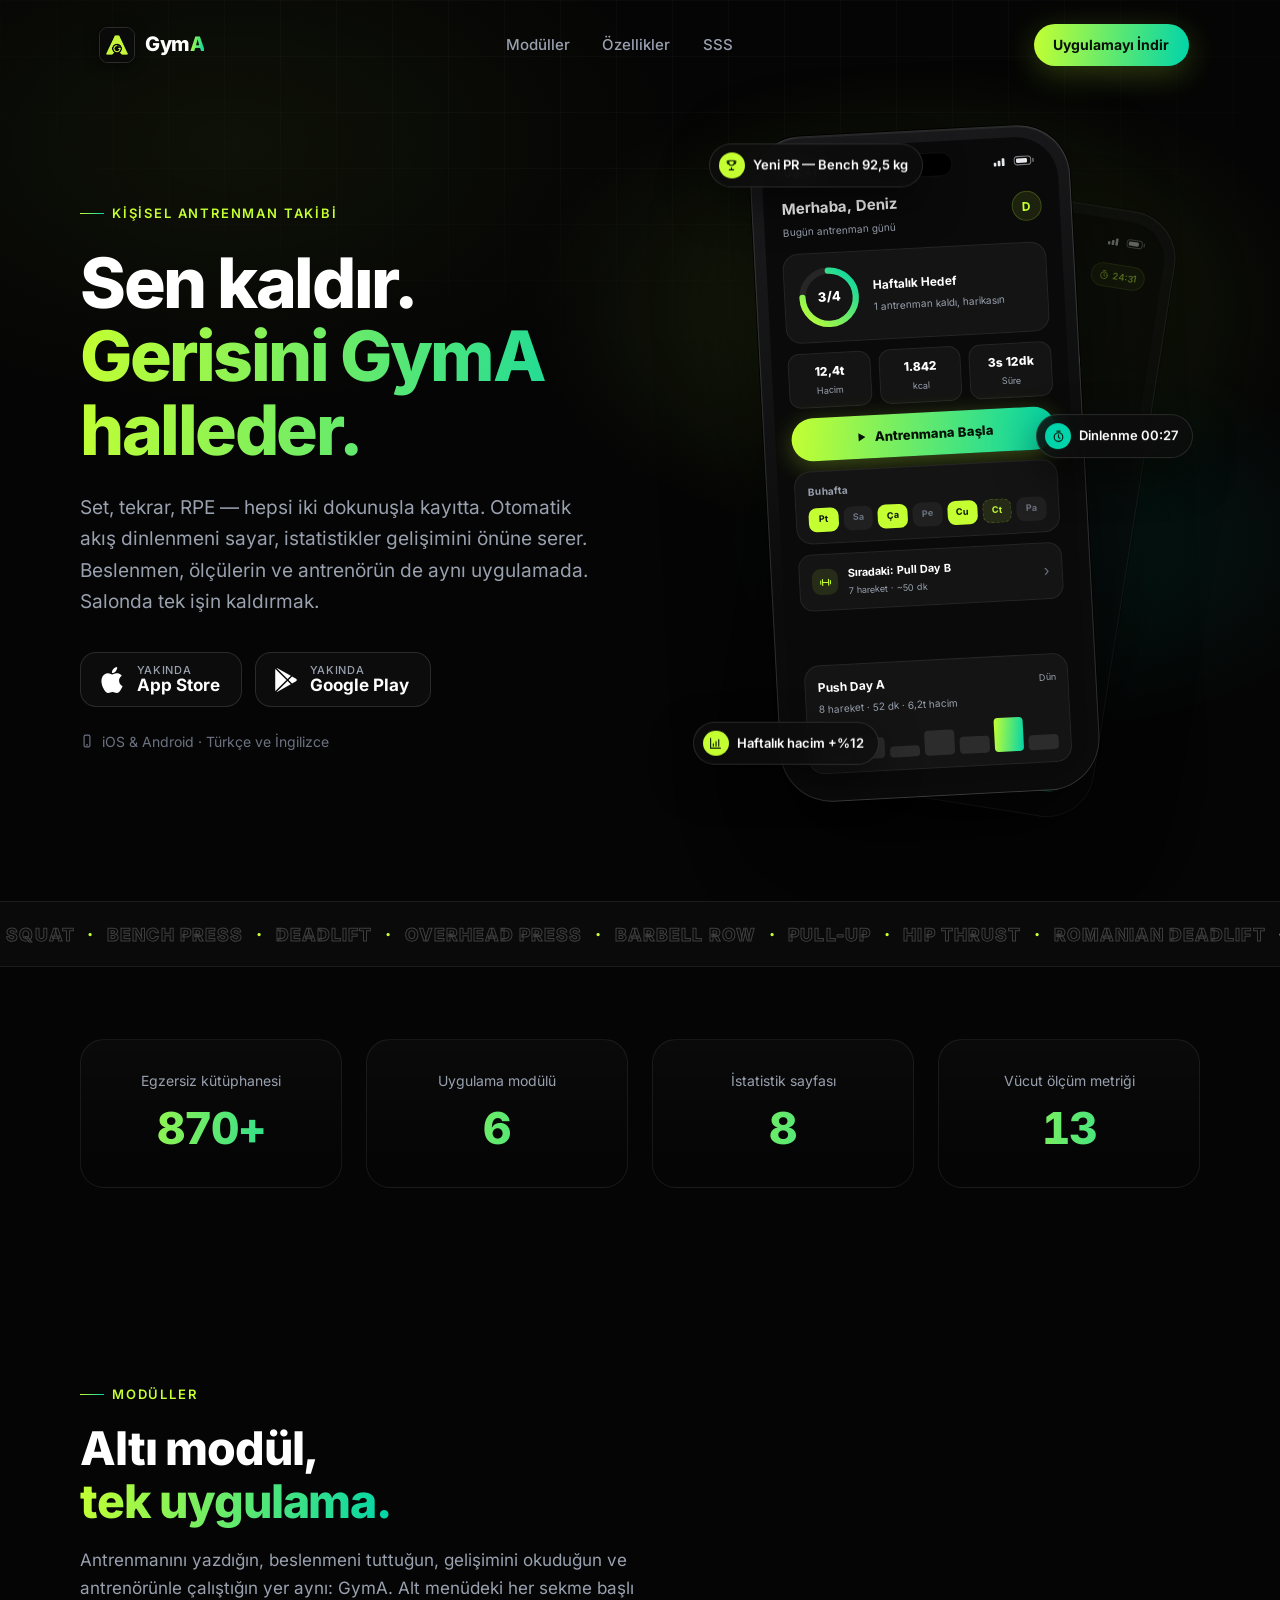
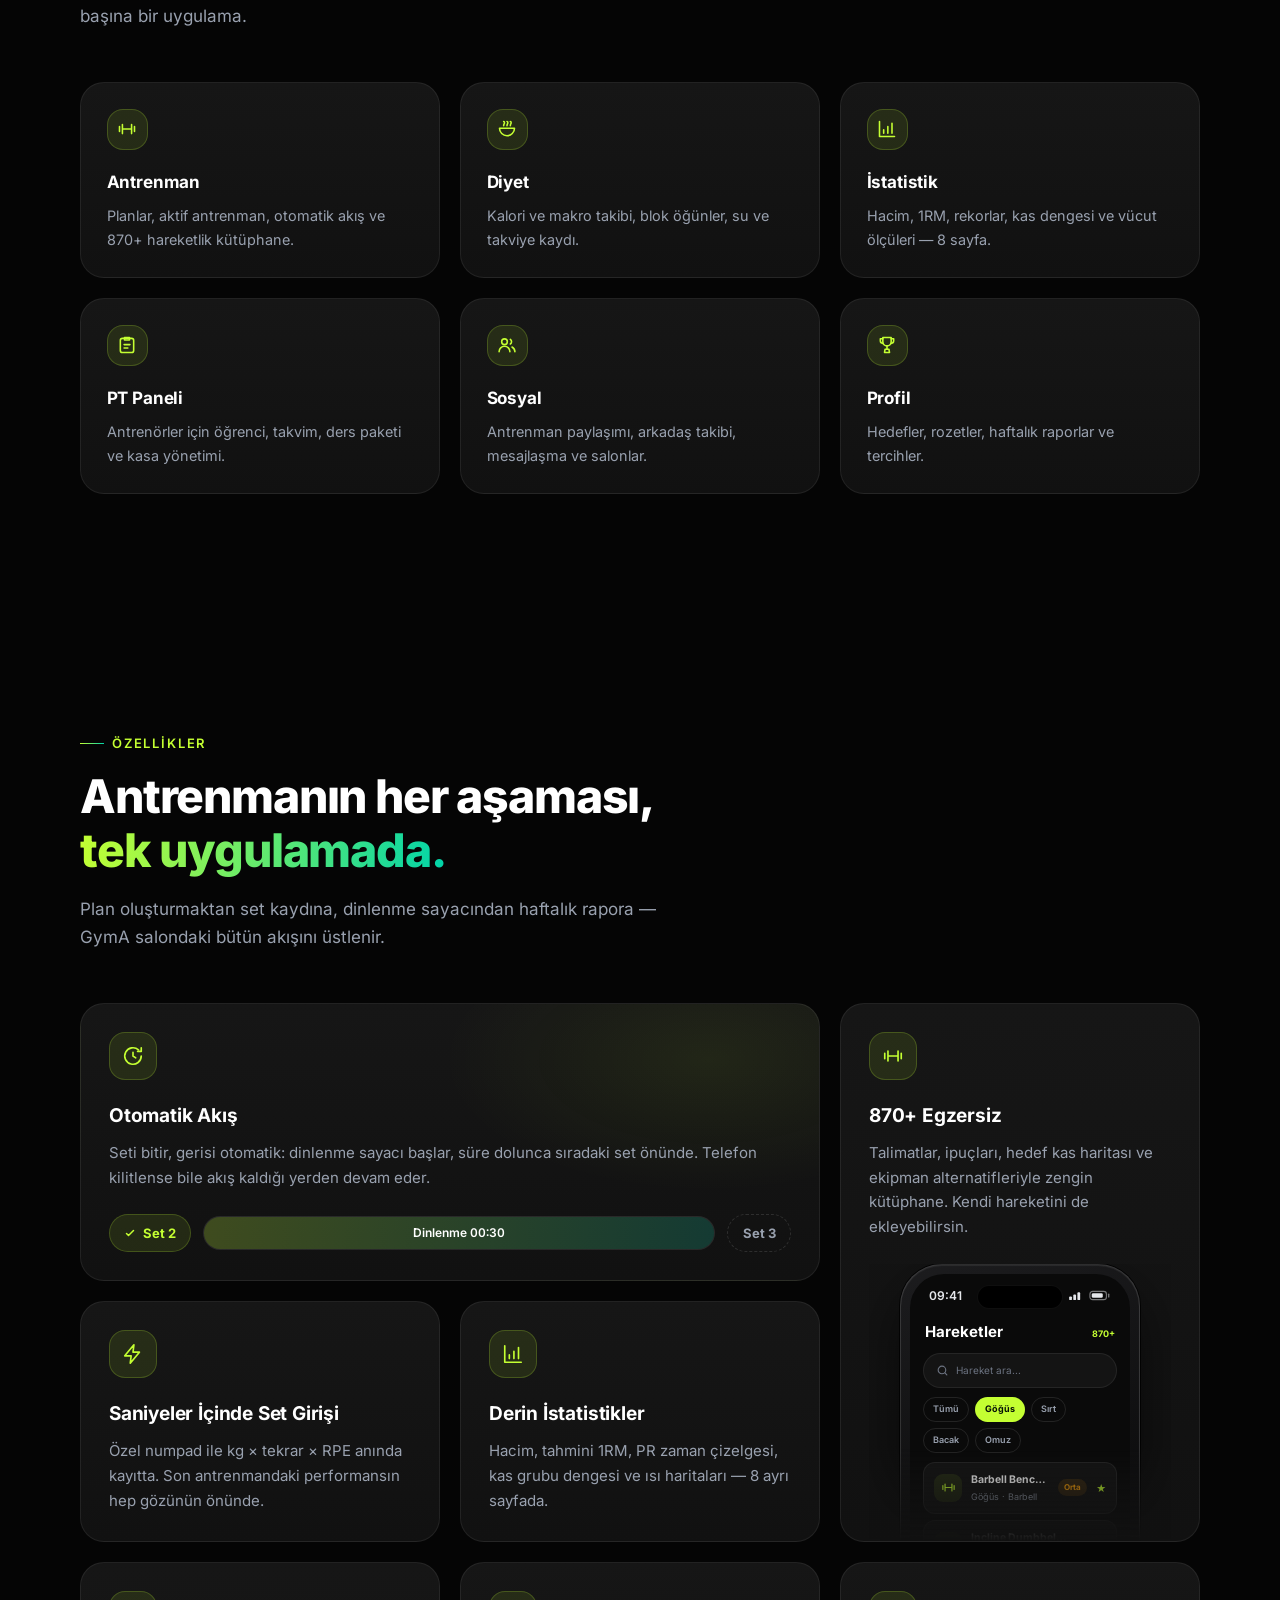
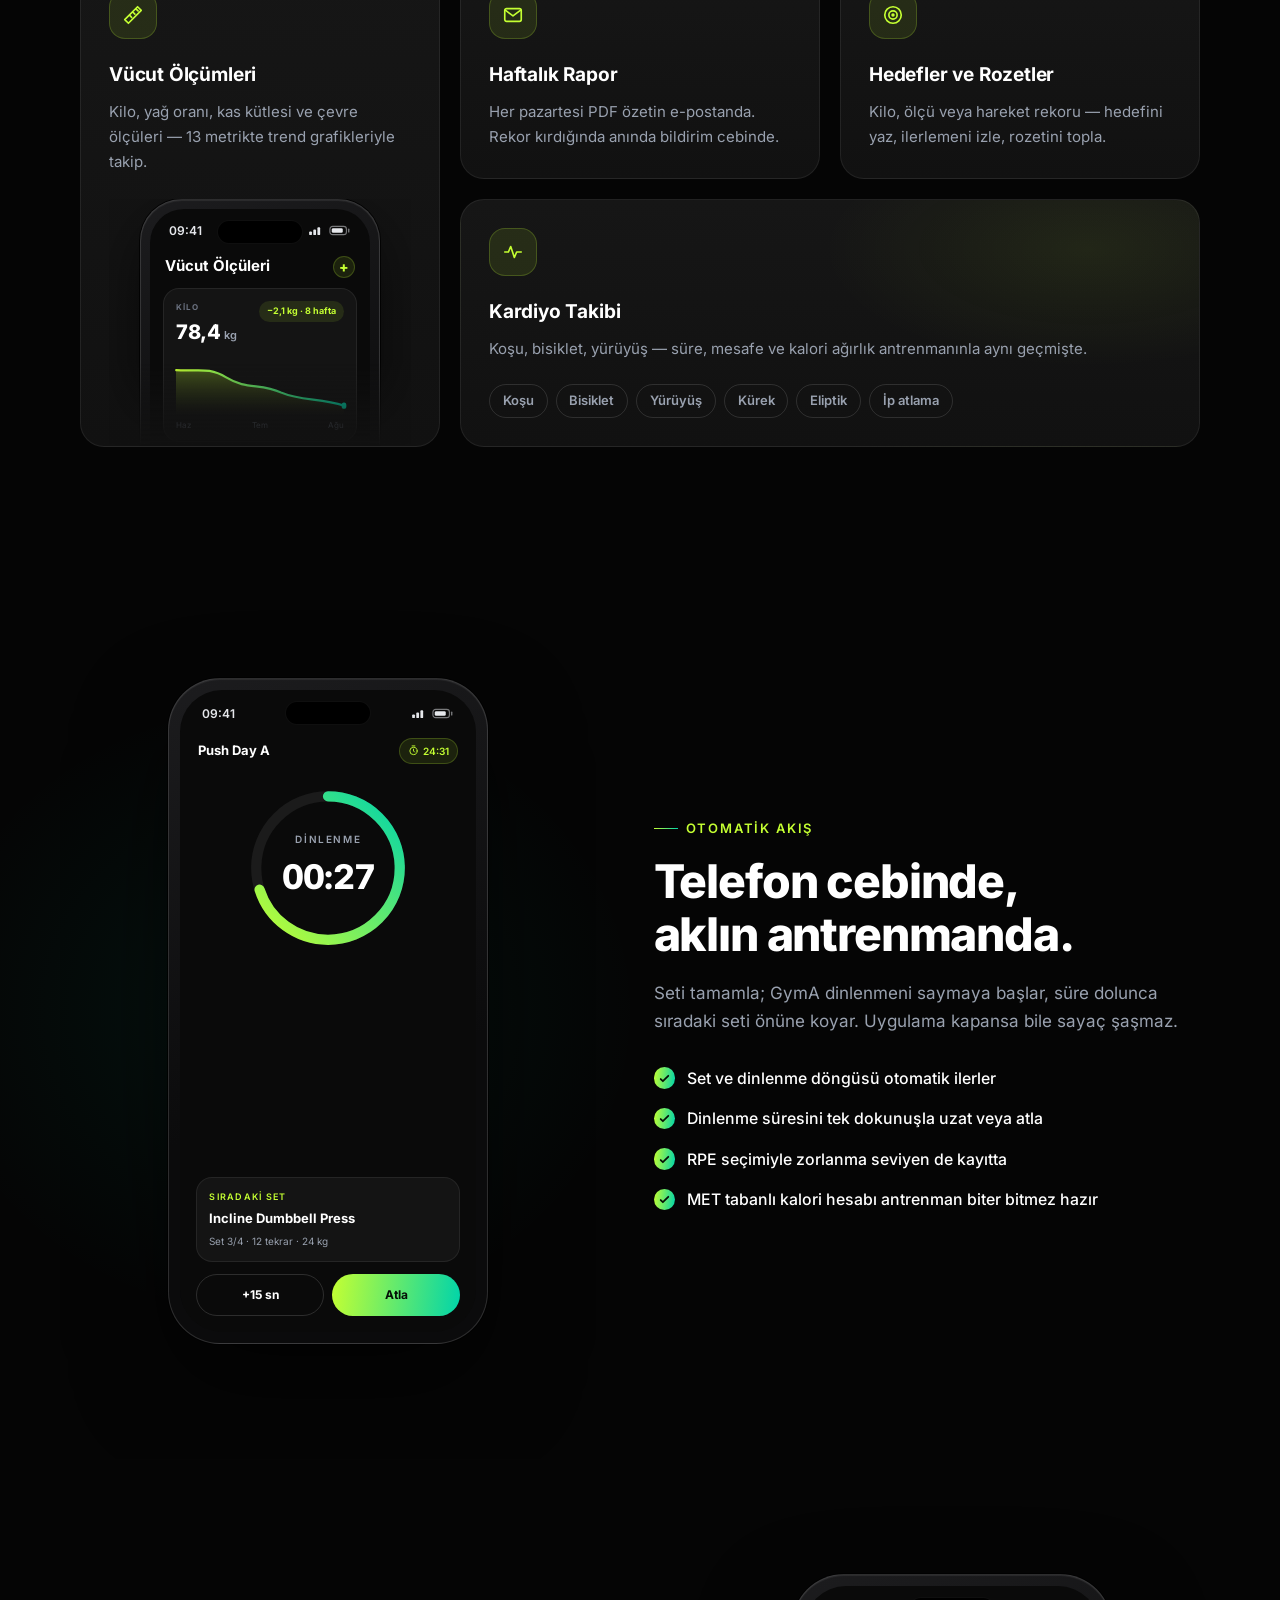
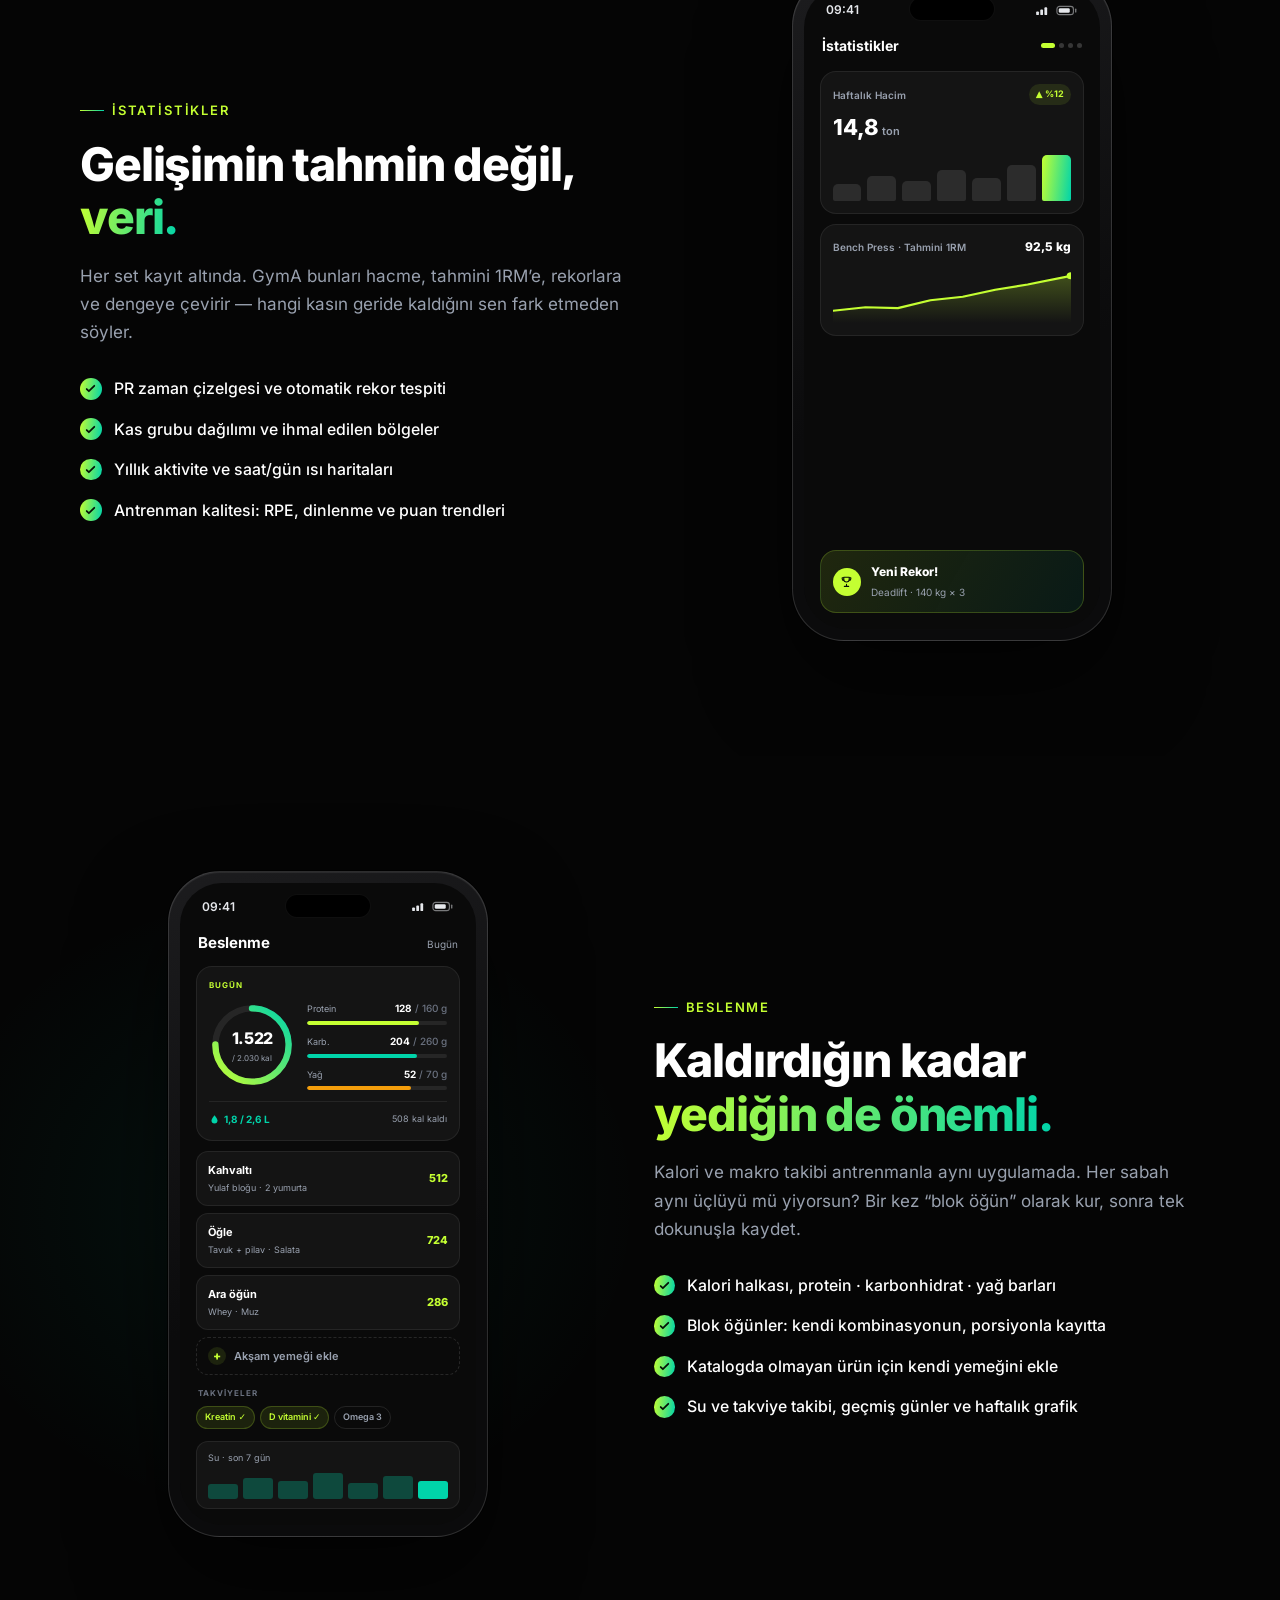
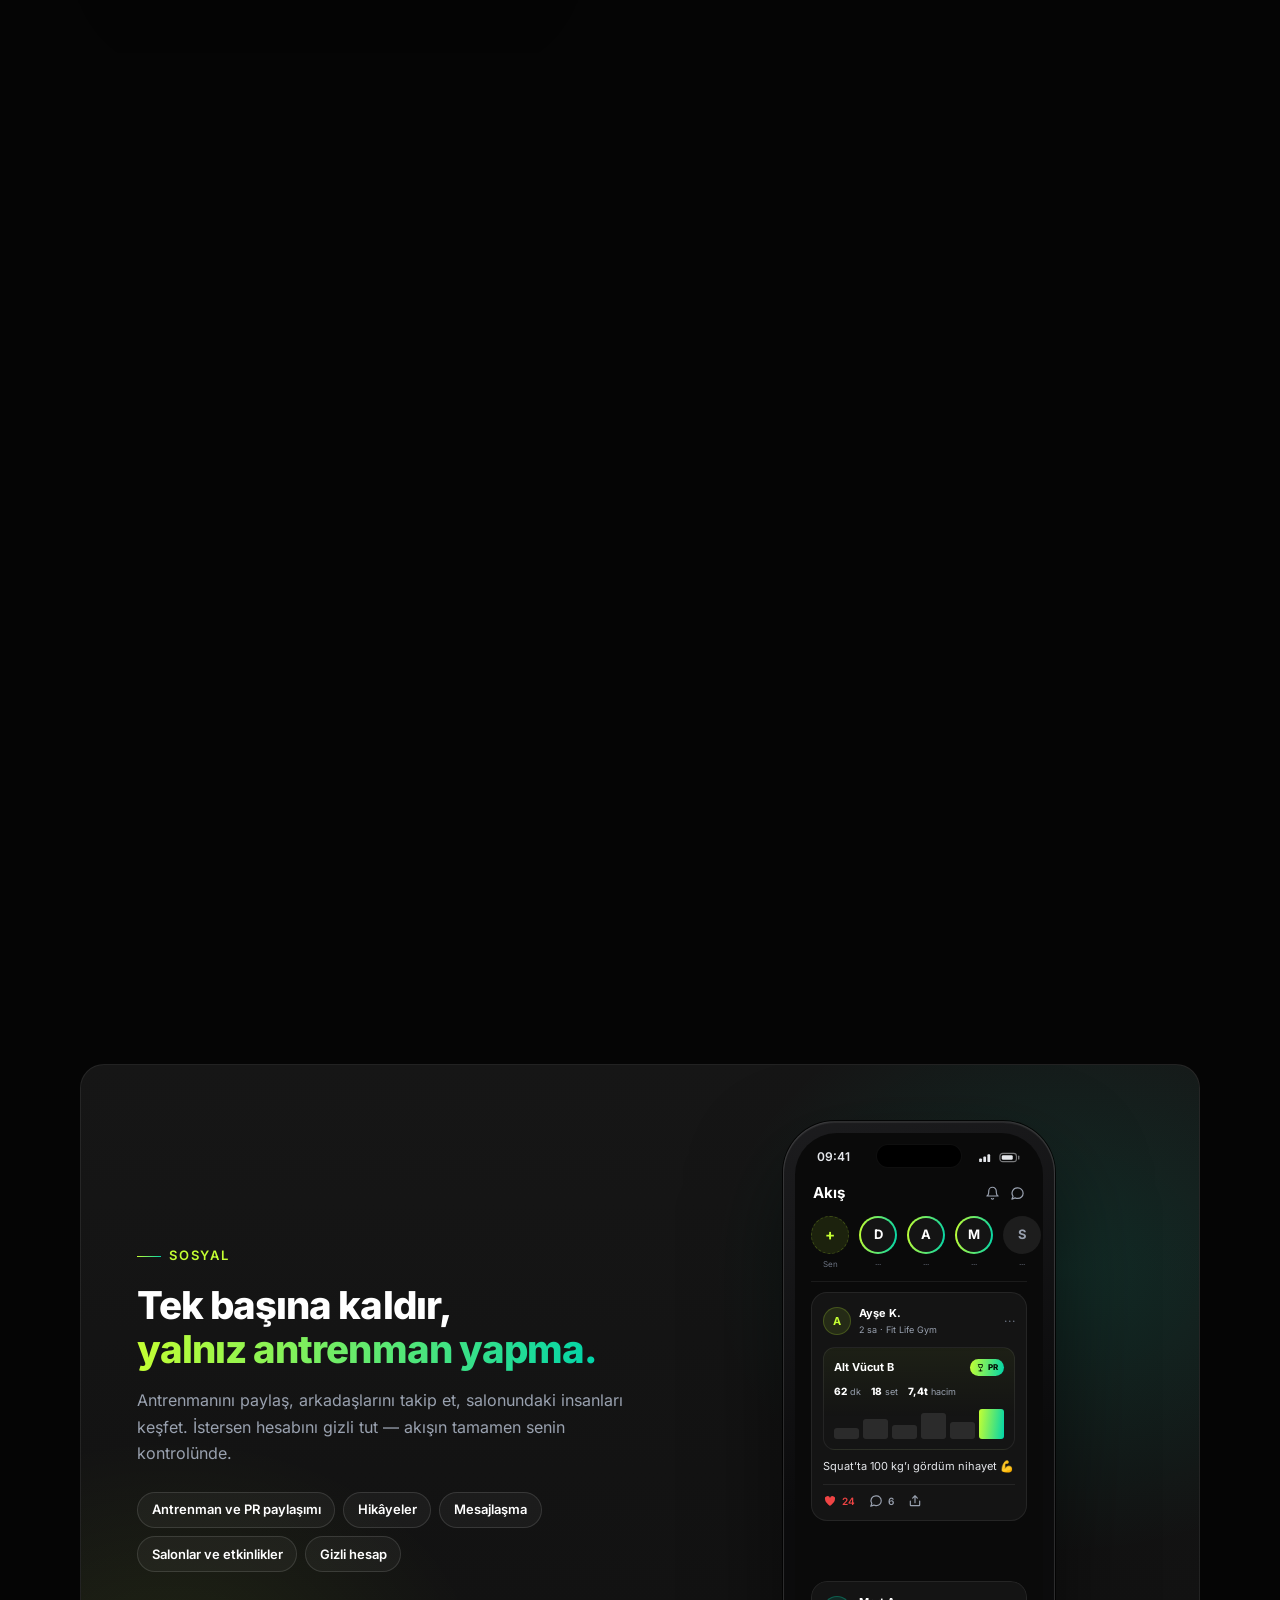
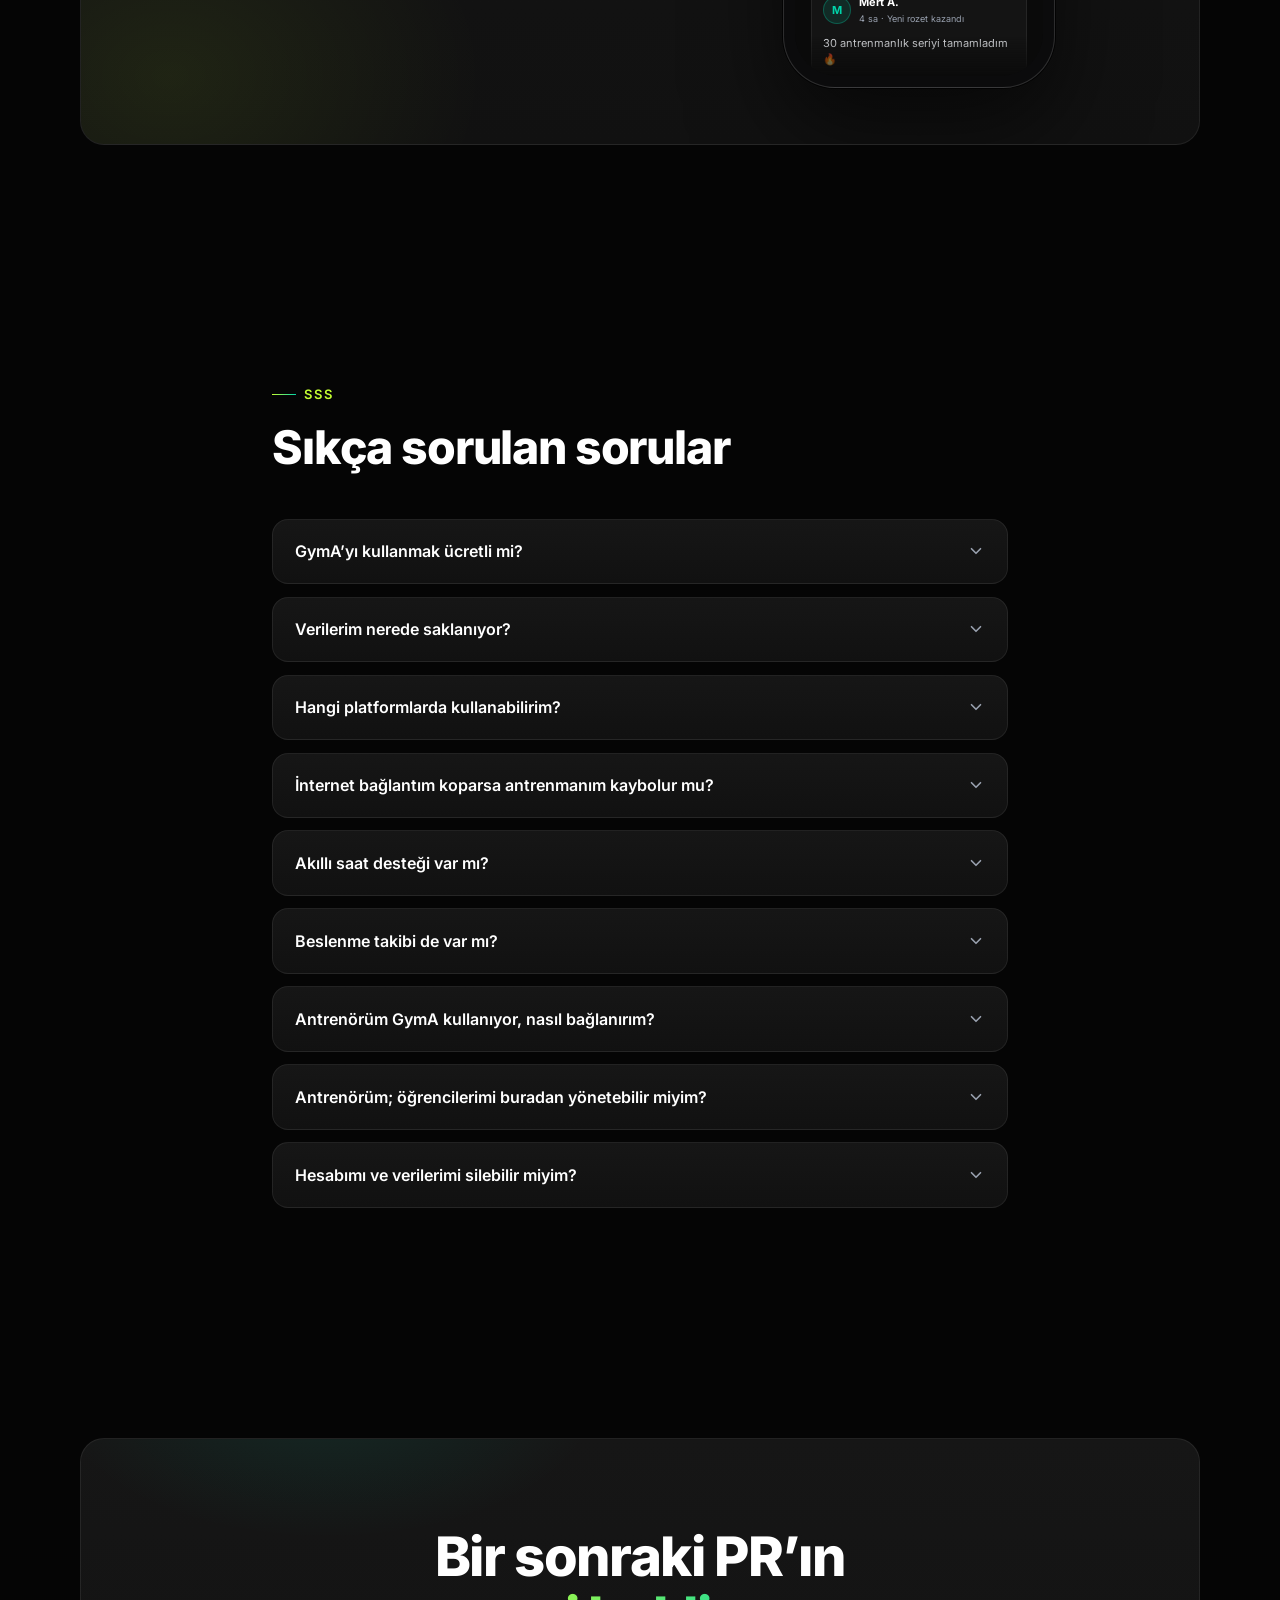
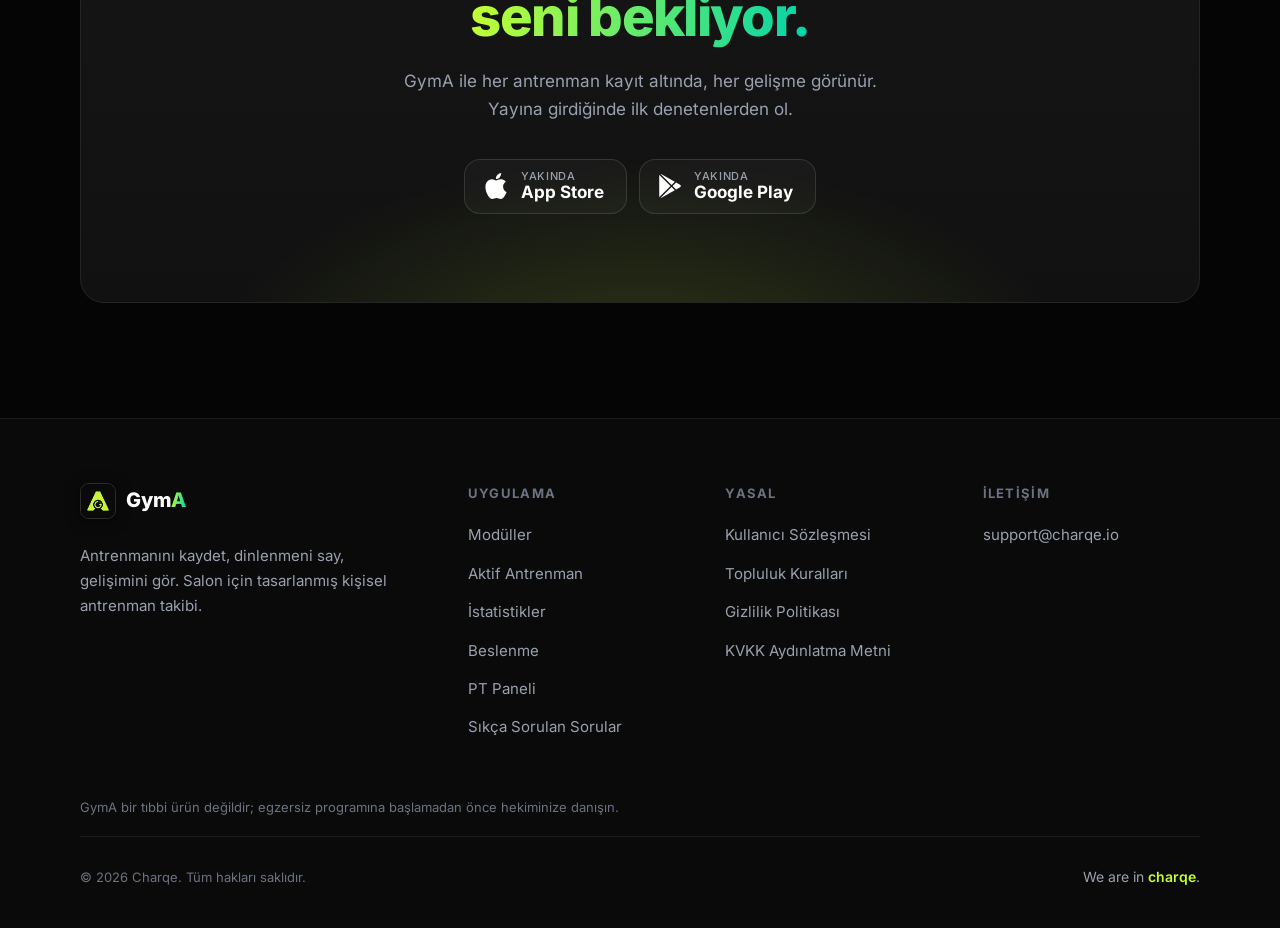
==== commit d796c8c1: "Deploy gyma.charqe.io charqe-io/gyma@a19dec9a17fde772f4a967ad09e1454c79a641c2" ====
--- a/index.html
+++ b/index.html
@@ -1,34 +1,39 @@
-<!DOCTYPE html><html lang="tr"> <head><meta charset="utf-8"><meta name="viewport" content="width=device-width, initial-scale=1"><title>GymA — Antrenmanını Kaydet, Gelişimini Gör</title><meta name="description" content="GymA; setlerini kaydeden, dinlenmeni sayan ve gelişimini grafiklerle önüne seren kişisel antrenman takip uygulaması. iOS ve Android için."><meta name="theme-color" content="#0A0A0A"><link rel="icon" type="image/png" href="/favicon.png"><link rel="apple-touch-icon" href="/icon.png"><meta property="og:type" content="website"><meta property="og:title" content="GymA — Antrenmanını Kaydet, Gelişimini Gör"><meta property="og:description" content="GymA; setlerini kaydeden, dinlenmeni sayan ve gelişimini grafiklerle önüne seren kişisel antrenman takip uygulaması. iOS ve Android için."><meta property="og:image" content="https://gyma.charqe.io/icon.png"><meta property="og:locale" content="tr_TR"><meta name="twitter:card" content="summary"><script>
+<!DOCTYPE html><html lang="tr"> <head><meta charset="utf-8"><meta name="viewport" content="width=device-width, initial-scale=1"><title>GymA — Antrenmanını Kaydet, Gelişimini Gör</title><meta name="description" content="GymA; antrenman, beslenme, istatistik, vücut ölçümü, antrenör paneli ve sosyal akışı tek uygulamada birleştiren fitness takip uygulaması. iOS ve Android için."><meta name="theme-color" content="#0A0A0A"><link rel="icon" type="image/png" href="/favicon.png"><link rel="apple-touch-icon" href="/icon.png"><meta property="og:type" content="website"><meta property="og:title" content="GymA — Antrenmanını Kaydet, Gelişimini Gör"><meta property="og:description" content="GymA; antrenman, beslenme, istatistik, vücut ölçümü, antrenör paneli ve sosyal akışı tek uygulamada birleştiren fitness takip uygulaması. iOS ve Android için."><meta property="og:image" content="https://gyma.charqe.io/icon.png"><meta property="og:locale" content="tr_TR"><meta name="twitter:card" content="summary"><script>
       // Reveal animasyonlari icin JS kapisi — script calismazsa icerik gorunur kalir.
       document.documentElement.classList.add('js');
       if (window.matchMedia('(prefers-reduced-motion: reduce)').matches) {
         document.documentElement.classList.add('reduced-motion');
       }
     </script><link rel="stylesheet" href="/_astro/gizlilik-politikasi.Dudvu2yV.css">
-<link rel="stylesheet" href="/_astro/index.BFgCKiWe.css"></head> <body> <header class="nav-wrap" data-astro-cid-4lunwx2e> <nav class="nav container" aria-label="Ana gezinme" data-astro-cid-4lunwx2e> <a href="/" class="logo" aria-label="GymA ana sayfa" data-astro-cid-tvrurpns> <img class="logo-mark" src="/logo-icon.png" alt="" width="36" height="36" data-astro-cid-tvrurpns> <span class="logo-text" data-astro-cid-tvrurpns>Gym<span class="grad-text" data-astro-cid-tvrurpns>A</span></span> </a>  <ul class="nav-links" data-astro-cid-4lunwx2e> <li data-astro-cid-4lunwx2e><a href="/#ozellikler" class="nav-link" data-astro-cid-4lunwx2e>Özellikler</a></li><li data-astro-cid-4lunwx2e><a href="/#antrenman" class="nav-link" data-astro-cid-4lunwx2e>Uygulama</a></li><li data-astro-cid-4lunwx2e><a href="/#sss" class="nav-link" data-astro-cid-4lunwx2e>SSS</a></li> </ul> <div class="nav-actions" data-astro-cid-4lunwx2e> <a href="/#indir" class="btn btn-primary nav-cta" data-astro-cid-4lunwx2e>Uygulamayı İndir</a> <button type="button" class="menu-btn" aria-expanded="false" aria-controls="mobile-menu" aria-label="Menüyü aç" data-astro-cid-4lunwx2e> <svg class="icon-open" viewBox="0 0 24 24" fill="none" stroke="currentColor" stroke-width="2" stroke-linecap="round" width="22" height="22" aria-hidden="true" data-astro-cid-4lunwx2e> <path d="M4 7h16M4 12h16M4 17h16" data-astro-cid-4lunwx2e></path> </svg> <svg class="icon-close" viewBox="0 0 24 24" fill="none" stroke="currentColor" stroke-width="2" stroke-linecap="round" width="22" height="22" aria-hidden="true" data-astro-cid-4lunwx2e> <path d="M6 6l12 12M18 6L6 18" data-astro-cid-4lunwx2e></path> </svg> </button> </div> </nav> <div class="mobile-menu" id="mobile-menu" hidden data-astro-cid-4lunwx2e> <ul data-astro-cid-4lunwx2e> <li data-astro-cid-4lunwx2e><a href="/#ozellikler" class="mobile-link" data-astro-cid-4lunwx2e>Özellikler</a></li><li data-astro-cid-4lunwx2e><a href="/#antrenman" class="mobile-link" data-astro-cid-4lunwx2e>Uygulama</a></li><li data-astro-cid-4lunwx2e><a href="/#sss" class="mobile-link" data-astro-cid-4lunwx2e>SSS</a></li> <li data-astro-cid-4lunwx2e><a href="/#indir" class="btn btn-primary mobile-cta" data-astro-cid-4lunwx2e>Uygulamayı İndir</a></li> </ul> </div> </header>  <script type="module">const i=document.querySelector(".nav-wrap"),e=document.querySelector(".menu-btn"),n=document.getElementById("mobile-menu"),a=()=>{i?.classList.toggle("scrolled",window.scrollY>12)};a();window.addEventListener("scroll",a,{passive:!0});const r=()=>{e?.setAttribute("aria-expanded","false"),e?.setAttribute("aria-label","Menüyü aç"),n?.setAttribute("hidden","")};e?.addEventListener("click",()=>{e.getAttribute("aria-expanded")==="true"?r():(e.setAttribute("aria-expanded","true"),e.setAttribute("aria-label","Menüyü kapat"),n?.removeAttribute("hidden"))});n?.querySelectorAll("a").forEach(t=>t.addEventListener("click",r));window.addEventListener("keydown",t=>{t.key==="Escape"&&r()});</script> <main>   <section class="hero" data-astro-cid-j7pv25f6> <div class="bg-grid" aria-hidden="true" data-astro-cid-j7pv25f6></div> <div class="hero-glow" aria-hidden="true" data-astro-cid-j7pv25f6></div> <div class="container hero-inner" data-astro-cid-j7pv25f6> <div class="hero-copy" data-astro-cid-j7pv25f6> <p class="eyebrow" data-reveal data-astro-cid-j7pv25f6>Kişisel antrenman takibi</p> <h1 class="hero-title" data-astro-cid-j7pv25f6> <span class="hero-line" data-reveal data-delay="0.05" data-astro-cid-j7pv25f6>Sen kaldır.</span> <span class="hero-line grad-text" data-reveal data-delay="0.12" data-astro-cid-j7pv25f6>Gerisini GymA halleder.</span> </h1> <p class="hero-lead" data-reveal data-delay="0.2" data-astro-cid-j7pv25f6>
+<link rel="stylesheet" href="/_astro/index.DcJ8GGd5.css"></head> <body> <header class="nav-wrap" data-astro-cid-4lunwx2e> <nav class="nav container" aria-label="Ana gezinme" data-astro-cid-4lunwx2e> <a href="/" class="logo" aria-label="GymA ana sayfa" data-astro-cid-tvrurpns> <img class="logo-mark" src="/logo-icon.png" alt="" width="36" height="36" data-astro-cid-tvrurpns> <span class="logo-text" data-astro-cid-tvrurpns>Gym<span class="grad-text" data-astro-cid-tvrurpns>A</span></span> </a>  <ul class="nav-links" data-astro-cid-4lunwx2e> <li data-astro-cid-4lunwx2e><a href="/#moduller" class="nav-link" data-astro-cid-4lunwx2e>Modüller</a></li><li data-astro-cid-4lunwx2e><a href="/#ozellikler" class="nav-link" data-astro-cid-4lunwx2e>Özellikler</a></li><li data-astro-cid-4lunwx2e><a href="/#sss" class="nav-link" data-astro-cid-4lunwx2e>SSS</a></li> </ul> <div class="nav-actions" data-astro-cid-4lunwx2e> <a href="/#indir" class="btn btn-primary nav-cta" data-astro-cid-4lunwx2e>Uygulamayı İndir</a> <button type="button" class="menu-btn" aria-expanded="false" aria-controls="mobile-menu" aria-label="Menüyü aç" data-astro-cid-4lunwx2e> <svg class="icon-open" viewBox="0 0 24 24" fill="none" stroke="currentColor" stroke-width="2" stroke-linecap="round" width="22" height="22" aria-hidden="true" data-astro-cid-4lunwx2e> <path d="M4 7h16M4 12h16M4 17h16" data-astro-cid-4lunwx2e></path> </svg> <svg class="icon-close" viewBox="0 0 24 24" fill="none" stroke="currentColor" stroke-width="2" stroke-linecap="round" width="22" height="22" aria-hidden="true" data-astro-cid-4lunwx2e> <path d="M6 6l12 12M18 6L6 18" data-astro-cid-4lunwx2e></path> </svg> </button> </div> </nav> <div class="mobile-menu" id="mobile-menu" hidden data-astro-cid-4lunwx2e> <ul data-astro-cid-4lunwx2e> <li data-astro-cid-4lunwx2e><a href="/#moduller" class="mobile-link" data-astro-cid-4lunwx2e>Modüller</a></li><li data-astro-cid-4lunwx2e><a href="/#ozellikler" class="mobile-link" data-astro-cid-4lunwx2e>Özellikler</a></li><li data-astro-cid-4lunwx2e><a href="/#sss" class="mobile-link" data-astro-cid-4lunwx2e>SSS</a></li> <li data-astro-cid-4lunwx2e><a href="/#indir" class="btn btn-primary mobile-cta" data-astro-cid-4lunwx2e>Uygulamayı İndir</a></li> </ul> </div> </header>  <script type="module">const i=document.querySelector(".nav-wrap"),e=document.querySelector(".menu-btn"),n=document.getElementById("mobile-menu"),a=()=>{i?.classList.toggle("scrolled",window.scrollY>12)};a();window.addEventListener("scroll",a,{passive:!0});const r=()=>{e?.setAttribute("aria-expanded","false"),e?.setAttribute("aria-label","Menüyü aç"),n?.setAttribute("hidden","")};e?.addEventListener("click",()=>{e.getAttribute("aria-expanded")==="true"?r():(e.setAttribute("aria-expanded","true"),e.setAttribute("aria-label","Menüyü kapat"),n?.removeAttribute("hidden"))});n?.querySelectorAll("a").forEach(t=>t.addEventListener("click",r));window.addEventListener("keydown",t=>{t.key==="Escape"&&r()});</script> <main>   <section class="hero" data-astro-cid-j7pv25f6> <div class="bg-grid" aria-hidden="true" data-astro-cid-j7pv25f6></div> <div class="hero-glow" aria-hidden="true" data-astro-cid-j7pv25f6></div> <div class="container hero-inner" data-astro-cid-j7pv25f6> <div class="hero-copy" data-astro-cid-j7pv25f6> <p class="eyebrow" data-reveal data-astro-cid-j7pv25f6>Kişisel antrenman takibi</p> <h1 class="hero-title" data-astro-cid-j7pv25f6> <span class="hero-line" data-reveal data-delay="0.05" data-astro-cid-j7pv25f6>Sen kaldır.</span> <span class="hero-line grad-text" data-reveal data-delay="0.12" data-astro-cid-j7pv25f6>Gerisini GymA halleder.</span> </h1> <p class="hero-lead" data-reveal data-delay="0.2" data-astro-cid-j7pv25f6>
 Set, tekrar, RPE — hepsi iki dokunuşla kayıtta. Otomatik akış dinlenmeni sayar,
-          istatistikler gelişimini önüne serer. Salonda tek işin kaldırmak.
+          istatistikler gelişimini önüne serer. Beslenmen, ölçülerin ve antrenörün de
+          aynı uygulamada. Salonda tek işin kaldırmak.
 </p> <div data-reveal data-delay="0.28" data-astro-cid-j7pv25f6> <div class="store-buttons" data-astro-cid-pcxf2bmp> <a class="store-btn" href="#indir" aria-label="App Store'dan indir" data-astro-cid-pcxf2bmp> <svg role="img" viewBox="0 0 24 24" width="26" height="26" fill="currentColor" aria-hidden="true" data-astro-cid-pcxf2bmp> <path d="M12.152 6.896c-.948 0-2.415-1.078-3.96-1.04-2.04.027-3.91 1.183-4.961 3.014-2.117 3.675-.546 9.103 1.519 12.09 1.013 1.454 2.208 3.09 3.792 3.039 1.52-.065 2.09-.987 3.935-.987 1.831 0 2.35.987 3.96.948 1.637-.026 2.676-1.48 3.676-2.948 1.156-1.688 1.636-3.325 1.662-3.415-.039-.013-3.182-1.221-3.22-4.857-.026-3.04 2.48-4.494 2.597-4.559-1.429-2.09-3.623-2.324-4.39-2.376-2-.156-3.675 1.09-4.61 1.09zM15.53 3.83c.843-1.012 1.4-2.427 1.245-3.83-1.207.052-2.662.805-3.532 1.818-.78.896-1.454 2.338-1.273 3.714 1.338.104 2.715-.688 3.559-1.701" data-astro-cid-pcxf2bmp></path> </svg> <span class="store-text" data-astro-cid-pcxf2bmp> <span class="store-small" data-astro-cid-pcxf2bmp>Yakında</span> <span class="store-big" data-astro-cid-pcxf2bmp>App Store</span> </span> </a> <a class="store-btn" href="#indir" aria-label="Google Play'den indir" data-astro-cid-pcxf2bmp> <svg role="img" viewBox="0 0 24 24" width="24" height="24" fill="currentColor" aria-hidden="true" data-astro-cid-pcxf2bmp> <path d="M22.018 13.298l-3.919 2.218-3.515-3.493 3.543-3.521 3.891 2.202a1.49 1.49 0 0 1 0 2.594zM1.337.924a1.486 1.486 0 0 0-.112.568v21.017c0 .217.045.419.124.6l11.155-11.087L1.337.924zm12.207 10.065l3.258-3.238L3.45.195a1.466 1.466 0 0 0-.946-.179l11.04 10.973zm0 2.067l-11 10.933c.298.036.612-.016.906-.183l13.324-7.54-3.23-3.21z" data-astro-cid-pcxf2bmp></path> </svg> <span class="store-text" data-astro-cid-pcxf2bmp> <span class="store-small" data-astro-cid-pcxf2bmp>Yakında</span> <span class="store-big" data-astro-cid-pcxf2bmp>Google Play</span> </span> </a> </div>  </div> <p class="hero-platforms" data-reveal data-delay="0.34" data-astro-cid-j7pv25f6> <svg viewBox="0 0 24 24" width="14" height="14" fill="none" stroke="currentColor" stroke-width="2" stroke-linecap="round" aria-hidden="true" data-astro-cid-j7pv25f6> <rect x="7" y="2" width="10" height="20" rx="2.5" data-astro-cid-j7pv25f6></rect> <path d="M11 18.5h2" data-astro-cid-j7pv25f6></path> </svg>
 iOS &amp; Android · Türkçe ve İngilizce
 </p> </div> <div class="hero-visual" data-reveal data-delay="0.15" data-astro-cid-j7pv25f6> <div class="phone-stack" data-astro-cid-j7pv25f6> <div class="phone-back" data-float="2" data-astro-cid-j7pv25f6> <div class="phone" role="img" aria-label="GymA otomatik akış ekranı: dinlenme sayacı ve sıradaki set" data-astro-cid-6zuj2xdd> <div class="phone-screen" aria-hidden="true" data-astro-cid-6zuj2xdd> <div class="phone-statusbar" data-astro-cid-6zuj2xdd> <span class="ps-time" data-astro-cid-6zuj2xdd>09:41</span> <span class="ps-icons" data-astro-cid-6zuj2xdd> <svg viewBox="0 0 16 12" width="15" height="11" fill="currentColor" data-astro-cid-6zuj2xdd> <rect x="0" y="7" width="3" height="4" rx="1" data-astro-cid-6zuj2xdd></rect> <rect x="4.5" y="5" width="3" height="6" rx="1" data-astro-cid-6zuj2xdd></rect> <rect x="9" y="2.5" width="3" height="8.5" rx="1" data-astro-cid-6zuj2xdd></rect> </svg> <svg viewBox="0 0 24 12" width="22" height="11" fill="none" stroke="currentColor" data-astro-cid-6zuj2xdd> <rect x="1" y="1.5" width="18" height="9" rx="3" stroke-width="1.2" opacity="0.5" data-astro-cid-6zuj2xdd></rect> <rect x="3" y="3.5" width="12" height="5" rx="1.5" fill="currentColor" stroke="none" data-astro-cid-6zuj2xdd></rect> <path d="M21.5 4.5v3" stroke-width="1.5" stroke-linecap="round" opacity="0.5" data-astro-cid-6zuj2xdd></path> </svg> </span> </div> <div class="phone-island" data-astro-cid-6zuj2xdd></div>  <div class="mock" aria-hidden="true" data-astro-cid-zemk72vm> <div class="wm-top" data-astro-cid-zemk72vm> <p class="wm-plan" data-astro-cid-zemk72vm>Push Day A</p> <span class="wm-timer" data-astro-cid-zemk72vm> <svg viewBox="0 0 24 24" width="11" height="11" fill="none" stroke="currentColor" stroke-width="2" stroke-linecap="round" data-astro-cid-zemk72vm> <circle cx="12" cy="13" r="8" data-astro-cid-zemk72vm></circle> <path d="M12 9v4l2.5 2.5M9 2h6" data-astro-cid-zemk72vm></path> </svg>
 24:31
 </span> </div> <div class="wm-ring-wrap" data-astro-cid-zemk72vm> <svg class="wm-ring" viewBox="0 0 160 160" width="164" height="164" data-astro-cid-zemk72vm> <circle cx="80" cy="80" r="70" fill="none" stroke="rgba(255,255,255,0.07)" stroke-width="10" data-astro-cid-zemk72vm></circle> <circle class="wm-ring-progress" cx="80" cy="80" r="70" fill="none" stroke="url(#restGrad)" stroke-width="10" stroke-linecap="round" stroke-dasharray="439.8" stroke-dashoffset="132" transform="rotate(-90 80 80)" data-astro-cid-zemk72vm></circle> <defs data-astro-cid-zemk72vm> <linearGradient id="restGrad" x1="0" y1="0" x2="1" y2="1" data-astro-cid-zemk72vm> <stop offset="0%" stop-color="#C4FF32" data-astro-cid-zemk72vm></stop> <stop offset="100%" stop-color="#00D4AA" data-astro-cid-zemk72vm></stop> </linearGradient> </defs> </svg> <div class="wm-ring-center" data-astro-cid-zemk72vm> <p class="wm-rest-label" data-astro-cid-zemk72vm>Dinlenme</p> <p class="wm-rest-time" data-astro-cid-zemk72vm>00:27</p> </div> </div> <div class="wm-next" data-astro-cid-zemk72vm> <p class="wm-next-label" data-astro-cid-zemk72vm>Sıradaki set</p> <p class="wm-next-name" data-astro-cid-zemk72vm>Incline Dumbbell Press</p> <p class="wm-next-meta" data-astro-cid-zemk72vm>Set 3/4 · 12 tekrar · 24 kg</p> </div> <div class="wm-actions" data-astro-cid-zemk72vm> <span class="wm-btn ghost" data-astro-cid-zemk72vm>+15 sn</span> <span class="wm-btn solid" data-astro-cid-zemk72vm>Atla</span> </div> </div>   </div> </div>  </div> <div class="phone-front" data-float="1" data-astro-cid-j7pv25f6> <div class="phone" role="img" aria-label="GymA anasayfa ekranı: haftalık hedef, istatistikler ve antrenman başlatma" data-astro-cid-6zuj2xdd> <div class="phone-screen" aria-hidden="true" data-astro-cid-6zuj2xdd> <div class="phone-statusbar" data-astro-cid-6zuj2xdd> <span class="ps-time" data-astro-cid-6zuj2xdd>09:41</span> <span class="ps-icons" data-astro-cid-6zuj2xdd> <svg viewBox="0 0 16 12" width="15" height="11" fill="currentColor" data-astro-cid-6zuj2xdd> <rect x="0" y="7" width="3" height="4" rx="1" data-astro-cid-6zuj2xdd></rect> <rect x="4.5" y="5" width="3" height="6" rx="1" data-astro-cid-6zuj2xdd></rect> <rect x="9" y="2.5" width="3" height="8.5" rx="1" data-astro-cid-6zuj2xdd></rect> </svg> <svg viewBox="0 0 24 12" width="22" height="11" fill="none" stroke="currentColor" data-astro-cid-6zuj2xdd> <rect x="1" y="1.5" width="18" height="9" rx="3" stroke-width="1.2" opacity="0.5" data-astro-cid-6zuj2xdd></rect> <rect x="3" y="3.5" width="12" height="5" rx="1.5" fill="currentColor" stroke="none" data-astro-cid-6zuj2xdd></rect> <path d="M21.5 4.5v3" stroke-width="1.5" stroke-linecap="round" opacity="0.5" data-astro-cid-6zuj2xdd></path> </svg> </span> </div> <div class="phone-island" data-astro-cid-6zuj2xdd></div>  <div class="mock" aria-hidden="true" data-astro-cid-23jzl2ej> <div class="mock-header" data-astro-cid-23jzl2ej> <div data-astro-cid-23jzl2ej> <p class="mh-hi" data-astro-cid-23jzl2ej>Merhaba, Deniz</p> <p class="mh-sub" data-astro-cid-23jzl2ej>Bugün antrenman günü</p> </div> <div class="mh-avatar" data-astro-cid-23jzl2ej>D</div> </div> <div class="goal-card" data-astro-cid-23jzl2ej> <div class="goal-ring" data-astro-cid-23jzl2ej> <svg viewBox="0 0 72 72" width="64" height="64" data-astro-cid-23jzl2ej> <circle cx="36" cy="36" r="30" fill="none" stroke="rgba(255,255,255,0.08)" stroke-width="7" data-astro-cid-23jzl2ej></circle> <circle cx="36" cy="36" r="30" fill="none" stroke="url(#goalGrad)" stroke-width="7" stroke-linecap="round" stroke-dasharray="188.5" stroke-dashoffset="47" transform="rotate(-90 36 36)" data-astro-cid-23jzl2ej></circle> <defs data-astro-cid-23jzl2ej> <linearGradient id="goalGrad" x1="0" y1="0" x2="1" y2="1" data-astro-cid-23jzl2ej> <stop offset="0%" stop-color="#C4FF32" data-astro-cid-23jzl2ej></stop> <stop offset="100%" stop-color="#00D4AA" data-astro-cid-23jzl2ej></stop> </linearGradient> </defs> </svg> <span class="goal-count" data-astro-cid-23jzl2ej>3/4</span> </div> <div data-astro-cid-23jzl2ej> <p class="goal-title" data-astro-cid-23jzl2ej>Haftalık Hedef</p> <p class="goal-sub" data-astro-cid-23jzl2ej>1 antrenman kaldı, harikasın</p> </div> </div> <div class="stat-row" data-astro-cid-23jzl2ej> <div class="stat-chip" data-astro-cid-23jzl2ej><span class="sc-val" data-astro-cid-23jzl2ej>12,4t</span><span class="sc-label" data-astro-cid-23jzl2ej>Hacim</span></div> <div class="stat-chip" data-astro-cid-23jzl2ej><span class="sc-val" data-astro-cid-23jzl2ej>1.842</span><span class="sc-label" data-astro-cid-23jzl2ej>kcal</span></div> <div class="stat-chip" data-astro-cid-23jzl2ej><span class="sc-val" data-astro-cid-23jzl2ej>3s 12dk</span><span class="sc-label" data-astro-cid-23jzl2ej>Süre</span></div> </div> <div class="start-btn" data-astro-cid-23jzl2ej> <svg viewBox="0 0 24 24" width="15" height="15" fill="currentColor" data-astro-cid-23jzl2ej><path d="M8 5.5v13l11-6.5z" data-astro-cid-23jzl2ej></path></svg>
 Antrenmana Başla
-</div> <div class="last-card" data-astro-cid-23jzl2ej> <div class="lc-row" data-astro-cid-23jzl2ej> <p class="lc-title" data-astro-cid-23jzl2ej>Push Day A</p> <span class="lc-when" data-astro-cid-23jzl2ej>Dün</span> </div> <p class="lc-meta" data-astro-cid-23jzl2ej>8 hareket · 52 dk · 6,2t hacim</p> <div class="lc-bar" data-astro-cid-23jzl2ej><span data-astro-cid-23jzl2ej></span><span data-astro-cid-23jzl2ej></span><span data-astro-cid-23jzl2ej></span><span data-astro-cid-23jzl2ej></span><span data-astro-cid-23jzl2ej></span><span class="hi" data-astro-cid-23jzl2ej></span><span data-astro-cid-23jzl2ej></span></div> </div> </div>   </div> </div>  </div> <div class="float-chip chip-pr" data-float="3" aria-hidden="true" data-astro-cid-j7pv25f6> <span class="chip-icon" data-astro-cid-j7pv25f6> <svg viewBox="0 0 24 24" width="13" height="13" fill="none" stroke="currentColor" stroke-width="2" stroke-linecap="round" stroke-linejoin="round" data-astro-cid-j7pv25f6> <path d="M8 21h8M12 17v4M7 4h10v4a5 5 0 0 1-10 0zM7 5H4v2a3 3 0 0 0 3 3M17 5h3v2a3 3 0 0 1-3 3" data-astro-cid-j7pv25f6></path> </svg> </span>
+</div> <div class="week-strip" data-astro-cid-23jzl2ej> <p class="ws-title" data-astro-cid-23jzl2ej>Bu hafta</p> <div class="ws-days" data-astro-cid-23jzl2ej> <span class="ws-day on" data-astro-cid-23jzl2ej>Pt</span> <span class="ws-day" data-astro-cid-23jzl2ej>Sa</span> <span class="ws-day on" data-astro-cid-23jzl2ej>Ça</span> <span class="ws-day" data-astro-cid-23jzl2ej>Pe</span> <span class="ws-day on" data-astro-cid-23jzl2ej>Cu</span> <span class="ws-day today" data-astro-cid-23jzl2ej>Ct</span> <span class="ws-day" data-astro-cid-23jzl2ej>Pa</span> </div> </div> <div class="next-card" data-astro-cid-23jzl2ej> <div class="nc-icon" data-astro-cid-23jzl2ej> <svg viewBox="0 0 24 24" width="13" height="13" fill="none" stroke="currentColor" stroke-width="2" stroke-linecap="round" data-astro-cid-23jzl2ej><path d="M6.5 6.5v11M17.5 6.5v11M3 9v6M21 9v6M6.5 12h11" data-astro-cid-23jzl2ej></path></svg> </div> <div class="nc-txt" data-astro-cid-23jzl2ej> <p class="nc-title" data-astro-cid-23jzl2ej>Sıradaki: Pull Day B</p> <p class="nc-meta" data-astro-cid-23jzl2ej>7 hareket · ~50 dk</p> </div> <span class="nc-chevron" data-astro-cid-23jzl2ej>›</span> </div> <div class="last-card" data-astro-cid-23jzl2ej> <div class="lc-row" data-astro-cid-23jzl2ej> <p class="lc-title" data-astro-cid-23jzl2ej>Push Day A</p> <span class="lc-when" data-astro-cid-23jzl2ej>Dün</span> </div> <p class="lc-meta" data-astro-cid-23jzl2ej>8 hareket · 52 dk · 6,2t hacim</p> <div class="lc-bar" data-astro-cid-23jzl2ej><span data-astro-cid-23jzl2ej></span><span data-astro-cid-23jzl2ej></span><span data-astro-cid-23jzl2ej></span><span data-astro-cid-23jzl2ej></span><span data-astro-cid-23jzl2ej></span><span class="hi" data-astro-cid-23jzl2ej></span><span data-astro-cid-23jzl2ej></span></div> </div> </div>   </div> </div>  </div> <div class="float-chip chip-pr" data-float="3" aria-hidden="true" data-astro-cid-j7pv25f6> <span class="chip-icon" data-astro-cid-j7pv25f6> <svg viewBox="0 0 24 24" width="13" height="13" fill="none" stroke="currentColor" stroke-width="2" stroke-linecap="round" stroke-linejoin="round" data-astro-cid-j7pv25f6> <path d="M8 21h8M12 17v4M7 4h10v4a5 5 0 0 1-10 0zM7 5H4v2a3 3 0 0 0 3 3M17 5h3v2a3 3 0 0 1-3 3" data-astro-cid-j7pv25f6></path> </svg> </span>
 Yeni PR — Bench 92,5 kg
 </div> <div class="float-chip chip-rest" data-float="4" aria-hidden="true" data-astro-cid-j7pv25f6> <span class="chip-icon chip-icon-teal" data-astro-cid-j7pv25f6> <svg viewBox="0 0 24 24" width="13" height="13" fill="none" stroke="currentColor" stroke-width="2" stroke-linecap="round" data-astro-cid-j7pv25f6> <circle cx="12" cy="13" r="8" data-astro-cid-j7pv25f6></circle> <path d="M12 9v4l2.5 2.5M9 2h6" data-astro-cid-j7pv25f6></path> </svg> </span>
 Dinlenme 00:27
 </div> <div class="float-chip chip-vol" data-float="5" aria-hidden="true" data-astro-cid-j7pv25f6> <span class="chip-icon" data-astro-cid-j7pv25f6> <svg viewBox="0 0 24 24" width="13" height="13" fill="none" stroke="currentColor" stroke-width="2" stroke-linecap="round" data-astro-cid-j7pv25f6> <path d="M3 3v18h18M8 17v-4M13 17V9M18 17V5" data-astro-cid-j7pv25f6></path> </svg> </span>
 Haftalık hacim +%12
-</div> </div> </div> </div> </section>  <div class="marquee" aria-hidden="true" data-astro-cid-j7pv25f6> <div class="marquee-track" data-astro-cid-j7pv25f6> <div class="marquee-group" data-astro-cid-j7pv25f6> <span class="marquee-item" data-astro-cid-j7pv25f6>SQUAT<span class="marquee-dot" data-astro-cid-j7pv25f6>·</span></span><span class="marquee-item" data-astro-cid-j7pv25f6>BENCH PRESS<span class="marquee-dot" data-astro-cid-j7pv25f6>·</span></span><span class="marquee-item" data-astro-cid-j7pv25f6>DEADLIFT<span class="marquee-dot" data-astro-cid-j7pv25f6>·</span></span><span class="marquee-item" data-astro-cid-j7pv25f6>OVERHEAD PRESS<span class="marquee-dot" data-astro-cid-j7pv25f6>·</span></span><span class="marquee-item" data-astro-cid-j7pv25f6>BARBELL ROW<span class="marquee-dot" data-astro-cid-j7pv25f6>·</span></span><span class="marquee-item" data-astro-cid-j7pv25f6>PULL-UP<span class="marquee-dot" data-astro-cid-j7pv25f6>·</span></span><span class="marquee-item" data-astro-cid-j7pv25f6>HIP THRUST<span class="marquee-dot" data-astro-cid-j7pv25f6>·</span></span><span class="marquee-item" data-astro-cid-j7pv25f6>ROMANIAN DEADLIFT<span class="marquee-dot" data-astro-cid-j7pv25f6>·</span></span><span class="marquee-item" data-astro-cid-j7pv25f6>LAT PULLDOWN<span class="marquee-dot" data-astro-cid-j7pv25f6>·</span></span><span class="marquee-item" data-astro-cid-j7pv25f6>BULGARIAN SPLIT SQUAT<span class="marquee-dot" data-astro-cid-j7pv25f6>·</span></span> </div><div class="marquee-group" data-astro-cid-j7pv25f6> <span class="marquee-item" data-astro-cid-j7pv25f6>SQUAT<span class="marquee-dot" data-astro-cid-j7pv25f6>·</span></span><span class="marquee-item" data-astro-cid-j7pv25f6>BENCH PRESS<span class="marquee-dot" data-astro-cid-j7pv25f6>·</span></span><span class="marquee-item" data-astro-cid-j7pv25f6>DEADLIFT<span class="marquee-dot" data-astro-cid-j7pv25f6>·</span></span><span class="marquee-item" data-astro-cid-j7pv25f6>OVERHEAD PRESS<span class="marquee-dot" data-astro-cid-j7pv25f6>·</span></span><span class="marquee-item" data-astro-cid-j7pv25f6>BARBELL ROW<span class="marquee-dot" data-astro-cid-j7pv25f6>·</span></span><span class="marquee-item" data-astro-cid-j7pv25f6>PULL-UP<span class="marquee-dot" data-astro-cid-j7pv25f6>·</span></span><span class="marquee-item" data-astro-cid-j7pv25f6>HIP THRUST<span class="marquee-dot" data-astro-cid-j7pv25f6>·</span></span><span class="marquee-item" data-astro-cid-j7pv25f6>ROMANIAN DEADLIFT<span class="marquee-dot" data-astro-cid-j7pv25f6>·</span></span><span class="marquee-item" data-astro-cid-j7pv25f6>LAT PULLDOWN<span class="marquee-dot" data-astro-cid-j7pv25f6>·</span></span><span class="marquee-item" data-astro-cid-j7pv25f6>BULGARIAN SPLIT SQUAT<span class="marquee-dot" data-astro-cid-j7pv25f6>·</span></span> </div> </div> </div>  <section class="section stats-band" data-astro-cid-j7pv25f6> <div class="container" data-astro-cid-j7pv25f6> <dl class="stats-grid" data-astro-cid-j7pv25f6> <div class="stat" data-reveal data-astro-cid-j7pv25f6> <dt data-astro-cid-j7pv25f6>Egzersiz kütüphanesi</dt> <dd data-astro-cid-j7pv25f6><span data-count data-astro-cid-j7pv25f6>870</span>+</dd> </div> <div class="stat" data-reveal data-delay="0.08" data-astro-cid-j7pv25f6> <dt data-astro-cid-j7pv25f6>İstatistik sayfası</dt> <dd data-astro-cid-j7pv25f6><span data-count data-astro-cid-j7pv25f6>7</span></dd> </div> <div class="stat" data-reveal data-delay="0.16" data-astro-cid-j7pv25f6> <dt data-astro-cid-j7pv25f6>Vücut ölçüm metriği</dt> <dd data-astro-cid-j7pv25f6><span data-count data-astro-cid-j7pv25f6>9</span></dd> </div> <div class="stat" data-reveal data-delay="0.24" data-astro-cid-j7pv25f6> <dt data-astro-cid-j7pv25f6>Dil desteği</dt> <dd data-astro-cid-j7pv25f6><span data-count data-astro-cid-j7pv25f6>2</span></dd> </div> </dl> </div> </section>  <section class="section" id="ozellikler" data-astro-cid-j7pv25f6> <div class="container" data-astro-cid-j7pv25f6> <p class="eyebrow" data-reveal data-astro-cid-j7pv25f6>Özellikler</p> <h2 class="section-title" data-reveal data-delay="0.06" data-astro-cid-j7pv25f6>
+</div> </div> </div> </div> </section>  <div class="marquee" aria-hidden="true" data-astro-cid-j7pv25f6> <div class="marquee-track" data-astro-cid-j7pv25f6> <div class="marquee-group" data-astro-cid-j7pv25f6> <span class="marquee-item" data-astro-cid-j7pv25f6>SQUAT<span class="marquee-dot" data-astro-cid-j7pv25f6>·</span></span><span class="marquee-item" data-astro-cid-j7pv25f6>BENCH PRESS<span class="marquee-dot" data-astro-cid-j7pv25f6>·</span></span><span class="marquee-item" data-astro-cid-j7pv25f6>DEADLIFT<span class="marquee-dot" data-astro-cid-j7pv25f6>·</span></span><span class="marquee-item" data-astro-cid-j7pv25f6>OVERHEAD PRESS<span class="marquee-dot" data-astro-cid-j7pv25f6>·</span></span><span class="marquee-item" data-astro-cid-j7pv25f6>BARBELL ROW<span class="marquee-dot" data-astro-cid-j7pv25f6>·</span></span><span class="marquee-item" data-astro-cid-j7pv25f6>PULL-UP<span class="marquee-dot" data-astro-cid-j7pv25f6>·</span></span><span class="marquee-item" data-astro-cid-j7pv25f6>HIP THRUST<span class="marquee-dot" data-astro-cid-j7pv25f6>·</span></span><span class="marquee-item" data-astro-cid-j7pv25f6>ROMANIAN DEADLIFT<span class="marquee-dot" data-astro-cid-j7pv25f6>·</span></span><span class="marquee-item" data-astro-cid-j7pv25f6>LAT PULLDOWN<span class="marquee-dot" data-astro-cid-j7pv25f6>·</span></span><span class="marquee-item" data-astro-cid-j7pv25f6>BULGARIAN SPLIT SQUAT<span class="marquee-dot" data-astro-cid-j7pv25f6>·</span></span> </div><div class="marquee-group" data-astro-cid-j7pv25f6> <span class="marquee-item" data-astro-cid-j7pv25f6>SQUAT<span class="marquee-dot" data-astro-cid-j7pv25f6>·</span></span><span class="marquee-item" data-astro-cid-j7pv25f6>BENCH PRESS<span class="marquee-dot" data-astro-cid-j7pv25f6>·</span></span><span class="marquee-item" data-astro-cid-j7pv25f6>DEADLIFT<span class="marquee-dot" data-astro-cid-j7pv25f6>·</span></span><span class="marquee-item" data-astro-cid-j7pv25f6>OVERHEAD PRESS<span class="marquee-dot" data-astro-cid-j7pv25f6>·</span></span><span class="marquee-item" data-astro-cid-j7pv25f6>BARBELL ROW<span class="marquee-dot" data-astro-cid-j7pv25f6>·</span></span><span class="marquee-item" data-astro-cid-j7pv25f6>PULL-UP<span class="marquee-dot" data-astro-cid-j7pv25f6>·</span></span><span class="marquee-item" data-astro-cid-j7pv25f6>HIP THRUST<span class="marquee-dot" data-astro-cid-j7pv25f6>·</span></span><span class="marquee-item" data-astro-cid-j7pv25f6>ROMANIAN DEADLIFT<span class="marquee-dot" data-astro-cid-j7pv25f6>·</span></span><span class="marquee-item" data-astro-cid-j7pv25f6>LAT PULLDOWN<span class="marquee-dot" data-astro-cid-j7pv25f6>·</span></span><span class="marquee-item" data-astro-cid-j7pv25f6>BULGARIAN SPLIT SQUAT<span class="marquee-dot" data-astro-cid-j7pv25f6>·</span></span> </div> </div> </div>  <section class="section stats-band" data-astro-cid-j7pv25f6> <div class="container" data-astro-cid-j7pv25f6> <dl class="stats-grid" data-astro-cid-j7pv25f6> <div class="stat" data-reveal data-astro-cid-j7pv25f6> <dt data-astro-cid-j7pv25f6>Egzersiz kütüphanesi</dt> <dd data-astro-cid-j7pv25f6><span data-count data-astro-cid-j7pv25f6>870</span>+</dd> </div> <div class="stat" data-reveal data-delay="0.08" data-astro-cid-j7pv25f6> <dt data-astro-cid-j7pv25f6>Uygulama modülü</dt> <dd data-astro-cid-j7pv25f6><span data-count data-astro-cid-j7pv25f6>6</span></dd> </div> <div class="stat" data-reveal data-delay="0.16" data-astro-cid-j7pv25f6> <dt data-astro-cid-j7pv25f6>İstatistik sayfası</dt> <dd data-astro-cid-j7pv25f6><span data-count data-astro-cid-j7pv25f6>8</span></dd> </div> <div class="stat" data-reveal data-delay="0.24" data-astro-cid-j7pv25f6> <dt data-astro-cid-j7pv25f6>Vücut ölçüm metriği</dt> <dd data-astro-cid-j7pv25f6><span data-count data-astro-cid-j7pv25f6>13</span></dd> </div> </dl> </div> </section>  <section class="section modules-section" id="moduller" data-astro-cid-j7pv25f6> <div class="container" data-astro-cid-j7pv25f6> <p class="eyebrow" data-reveal data-astro-cid-j7pv25f6>Modüller</p> <h2 class="section-title" data-reveal data-delay="0.06" data-astro-cid-j7pv25f6>
+Altı modül,<br data-astro-cid-j7pv25f6><span class="grad-text" data-astro-cid-j7pv25f6>tek uygulama.</span> </h2> <p class="section-lead" data-reveal data-delay="0.12" data-astro-cid-j7pv25f6>
+Antrenmanını yazdığın, beslenmeni tuttuğun, gelişimini okuduğun ve antrenörünle
+        çalıştığın yer aynı: GymA. Alt menüdeki her sekme başlı başına bir uygulama.
+</p> <ul class="modules-grid" data-astro-cid-j7pv25f6> <li class="card module" data-reveal data-delay="0" data-astro-cid-j7pv25f6> <span class="module-icon" aria-hidden="true" data-astro-cid-j7pv25f6> <svg viewBox="0 0 24 24" width="20" height="20" fill="none" stroke="currentColor" stroke-width="1.9" stroke-linecap="round" stroke-linejoin="round" data-astro-cid-j7pv25f6> <path d="M6.5 6.5v11M17.5 6.5v11M3 9v6M21 9v6M6.5 12h11" data-astro-cid-j7pv25f6></path> </svg>      </span> <h3 data-astro-cid-j7pv25f6>Antrenman</h3> <p data-astro-cid-j7pv25f6>Planlar, aktif antrenman, otomatik akış ve 870+ hareketlik kütüphane.</p> </li><li class="card module" data-reveal data-delay="0.06" data-astro-cid-j7pv25f6> <span class="module-icon" aria-hidden="true" data-astro-cid-j7pv25f6>  <svg viewBox="0 0 24 24" width="20" height="20" fill="none" stroke="currentColor" stroke-width="1.9" stroke-linecap="round" stroke-linejoin="round" data-astro-cid-j7pv25f6> <path d="M3 11h18a9 9 0 0 1-9 9 9 9 0 0 1-9-9z" data-astro-cid-j7pv25f6></path> <path d="M8 8c0-2 1-2 1-3.5S8 3 8 3M12 8c0-2 1-2 1-3.5S12 3 12 3M16 8c0-2 1-2 1-3.5S16 3 16 3" data-astro-cid-j7pv25f6></path> </svg>     </span> <h3 data-astro-cid-j7pv25f6>Diyet</h3> <p data-astro-cid-j7pv25f6>Kalori ve makro takibi, blok öğünler, su ve takviye kaydı.</p> </li><li class="card module" data-reveal data-delay="0.12" data-astro-cid-j7pv25f6> <span class="module-icon" aria-hidden="true" data-astro-cid-j7pv25f6>   <svg viewBox="0 0 24 24" width="20" height="20" fill="none" stroke="currentColor" stroke-width="1.9" stroke-linecap="round" stroke-linejoin="round" data-astro-cid-j7pv25f6> <path d="M3 3v18h18M8 17v-4M13 17V9M18 17V5" data-astro-cid-j7pv25f6></path> </svg>    </span> <h3 data-astro-cid-j7pv25f6>İstatistik</h3> <p data-astro-cid-j7pv25f6>Hacim, 1RM, rekorlar, kas dengesi ve vücut ölçüleri — 8 sayfa.</p> </li><li class="card module" data-reveal data-delay="0.18" data-astro-cid-j7pv25f6> <span class="module-icon" aria-hidden="true" data-astro-cid-j7pv25f6>    <svg viewBox="0 0 24 24" width="20" height="20" fill="none" stroke="currentColor" stroke-width="1.9" stroke-linecap="round" stroke-linejoin="round" data-astro-cid-j7pv25f6> <rect x="4" y="4" width="16" height="17" rx="2.5" data-astro-cid-j7pv25f6></rect> <path d="M9 3h6v3H9z" data-astro-cid-j7pv25f6></path> <path d="M8.5 11.5h7M8.5 15.5h4.5" data-astro-cid-j7pv25f6></path> </svg>   </span> <h3 data-astro-cid-j7pv25f6>PT Paneli</h3> <p data-astro-cid-j7pv25f6>Antrenörler için öğrenci, takvim, ders paketi ve kasa yönetimi.</p> </li><li class="card module" data-reveal data-delay="0.24" data-astro-cid-j7pv25f6> <span class="module-icon" aria-hidden="true" data-astro-cid-j7pv25f6>     <svg viewBox="0 0 24 24" width="20" height="20" fill="none" stroke="currentColor" stroke-width="1.9" stroke-linecap="round" stroke-linejoin="round" data-astro-cid-j7pv25f6> <circle cx="9" cy="8" r="3.4" data-astro-cid-j7pv25f6></circle> <path d="M2.5 20a6.5 6.5 0 0 1 13 0" data-astro-cid-j7pv25f6></path> <path d="M16 5.2a3.4 3.4 0 0 1 0 5.6M18 14.4a6.5 6.5 0 0 1 3.5 5.6" data-astro-cid-j7pv25f6></path> </svg>  </span> <h3 data-astro-cid-j7pv25f6>Sosyal</h3> <p data-astro-cid-j7pv25f6>Antrenman paylaşımı, arkadaş takibi, mesajlaşma ve salonlar.</p> </li><li class="card module" data-reveal data-delay="0.3" data-astro-cid-j7pv25f6> <span class="module-icon" aria-hidden="true" data-astro-cid-j7pv25f6>      <svg viewBox="0 0 24 24" width="20" height="20" fill="none" stroke="currentColor" stroke-width="1.9" stroke-linecap="round" stroke-linejoin="round" data-astro-cid-j7pv25f6> <path d="M7 3h10v5a5 5 0 0 1-10 0z" data-astro-cid-j7pv25f6></path> <path d="M7 4.5H4V7a3 3 0 0 0 3 3M17 4.5h3V7a3 3 0 0 1-3 3" data-astro-cid-j7pv25f6></path> <path d="M12 13v4M9 21h6l-.7-4h-4.6z" data-astro-cid-j7pv25f6></path> </svg> </span> <h3 data-astro-cid-j7pv25f6>Profil</h3> <p data-astro-cid-j7pv25f6>Hedefler, rozetler, haftalık raporlar ve tercihler.</p> </li> </ul> </div> </section>  <section class="section" id="ozellikler" data-astro-cid-j7pv25f6> <div class="container" data-astro-cid-j7pv25f6> <p class="eyebrow" data-reveal data-astro-cid-j7pv25f6>Özellikler</p> <h2 class="section-title" data-reveal data-delay="0.06" data-astro-cid-j7pv25f6>
 Antrenmanın her aşaması,<br data-astro-cid-j7pv25f6><span class="grad-text" data-astro-cid-j7pv25f6>tek uygulamada.</span> </h2> <p class="section-lead" data-reveal data-delay="0.12" data-astro-cid-j7pv25f6>
 Plan oluşturmaktan set kaydına, dinlenme sayacından haftalık rapora — GymA salondaki bütün akışını üstlenir.
-</p> <div class="features-grid" data-astro-cid-j7pv25f6> <article class="card feature feature-wide" data-reveal data-astro-cid-j7pv25f6> <div class="feature-icon" aria-hidden="true" data-astro-cid-j7pv25f6> <svg viewBox="0 0 24 24" width="22" height="22" fill="none" stroke="currentColor" stroke-width="1.8" stroke-linecap="round" stroke-linejoin="round" data-astro-cid-j7pv25f6> <path d="M21 12a9 9 0 1 1-3-6.7" data-astro-cid-j7pv25f6></path> <path d="M21 3v4h-4" data-astro-cid-j7pv25f6></path> <path d="M12 8v4l3 2" data-astro-cid-j7pv25f6></path> </svg> </div> <h3 data-astro-cid-j7pv25f6>Otomatik Akış</h3> <p data-astro-cid-j7pv25f6>
+</p> <div class="features-grid" data-astro-cid-j7pv25f6> <article class="card feature feature-wide f-flow" data-reveal data-astro-cid-j7pv25f6> <div class="feature-icon" aria-hidden="true" data-astro-cid-j7pv25f6> <svg viewBox="0 0 24 24" width="22" height="22" fill="none" stroke="currentColor" stroke-width="1.8" stroke-linecap="round" stroke-linejoin="round" data-astro-cid-j7pv25f6> <path d="M21 12a9 9 0 1 1-3-6.7" data-astro-cid-j7pv25f6></path> <path d="M21 3v4h-4" data-astro-cid-j7pv25f6></path> <path d="M12 8v4l3 2" data-astro-cid-j7pv25f6></path> </svg> </div> <h3 data-astro-cid-j7pv25f6>Otomatik Akış</h3> <p data-astro-cid-j7pv25f6>
 Seti bitir, gerisi otomatik: dinlenme sayacı başlar, süre dolunca sıradaki set önünde.
             Telefon kilitlense bile akış kaldığı yerden devam eder.
 </p> <div class="flow-demo" aria-hidden="true" data-astro-cid-j7pv25f6> <span class="flow-step done" data-astro-cid-j7pv25f6> <svg viewBox="0 0 24 24" width="12" height="12" fill="none" stroke="currentColor" stroke-width="3" stroke-linecap="round" stroke-linejoin="round" data-astro-cid-j7pv25f6><path d="M5 13l4 4L19 7" data-astro-cid-j7pv25f6></path></svg>
 Set 2
-</span> <span class="flow-rest" data-astro-cid-j7pv25f6> <span class="flow-rest-fill" data-astro-cid-j7pv25f6></span> <span class="flow-rest-label" data-astro-cid-j7pv25f6>Dinlenme 00:30</span> </span> <span class="flow-step next" data-astro-cid-j7pv25f6>Set 3</span> </div> </article> <article class="card feature" data-reveal data-delay="0.07" data-astro-cid-j7pv25f6> <div class="feature-icon" aria-hidden="true" data-astro-cid-j7pv25f6> <svg viewBox="0 0 24 24" width="22" height="22" fill="none" stroke="currentColor" stroke-width="1.8" stroke-linecap="round" stroke-linejoin="round" data-astro-cid-j7pv25f6> <path d="M13 2 3 14h7l-1 8 10-12h-7l1-8z" data-astro-cid-j7pv25f6></path> </svg> </div> <h3 data-astro-cid-j7pv25f6>Saniyeler İçinde Set Girişi</h3> <p data-astro-cid-j7pv25f6>Özel numpad ile kg × tekrar × RPE anında kayıtta. Son antrenmandaki performansın hep gözünün önünde.</p> </article> <article class="card feature" data-reveal data-delay="0.14" data-astro-cid-j7pv25f6> <div class="feature-icon" aria-hidden="true" data-astro-cid-j7pv25f6> <svg viewBox="0 0 24 24" width="22" height="22" fill="none" stroke="currentColor" stroke-width="1.8" stroke-linecap="round" stroke-linejoin="round" data-astro-cid-j7pv25f6> <path d="M6.5 6.5v11M17.5 6.5v11M3 9v6M21 9v6M6.5 12h11" data-astro-cid-j7pv25f6></path> </svg> </div> <h3 data-astro-cid-j7pv25f6>870+ Egzersiz</h3> <p data-astro-cid-j7pv25f6>Talimatlar, ipuçları, hedef kas haritası ve ekipman alternatifleriyle zengin kütüphane. Kendi hareketini de ekleyebilirsin.</p> </article> <article class="card feature" data-reveal data-delay="0.21" data-astro-cid-j7pv25f6> <div class="feature-icon" aria-hidden="true" data-astro-cid-j7pv25f6> <svg viewBox="0 0 24 24" width="22" height="22" fill="none" stroke="currentColor" stroke-width="1.8" stroke-linecap="round" stroke-linejoin="round" data-astro-cid-j7pv25f6> <path d="M3 3v18h18M8 17v-4M13 17V9M18 17V5" data-astro-cid-j7pv25f6></path> </svg> </div> <h3 data-astro-cid-j7pv25f6>Derin İstatistikler</h3> <p data-astro-cid-j7pv25f6>Hacim, tahmini 1RM, PR zaman çizelgesi, kas grubu dengesi ve ısı haritaları — 7 ayrı sayfada.</p> </article> <article class="card feature" data-reveal data-delay="0.28" data-astro-cid-j7pv25f6> <div class="feature-icon" aria-hidden="true" data-astro-cid-j7pv25f6> <svg viewBox="0 0 24 24" width="22" height="22" fill="none" stroke="currentColor" stroke-width="1.8" stroke-linecap="round" stroke-linejoin="round" data-astro-cid-j7pv25f6> <path d="M3 17 17 3l4 4L7 21l-4-4zM8.5 12.5l2 2M12 9l2 2M15.5 5.5l2 2" data-astro-cid-j7pv25f6></path> </svg> </div> <h3 data-astro-cid-j7pv25f6>Vücut Ölçümleri</h3> <p data-astro-cid-j7pv25f6>Kilo, yağ oranı, kas kütlesi ve çevre ölçüleri — 9 metrikte trend grafikleriyle takip.</p> </article> <article class="card feature" data-reveal data-delay="0.35" data-astro-cid-j7pv25f6> <div class="feature-icon" aria-hidden="true" data-astro-cid-j7pv25f6> <svg viewBox="0 0 24 24" width="22" height="22" fill="none" stroke="currentColor" stroke-width="1.8" stroke-linecap="round" stroke-linejoin="round" data-astro-cid-j7pv25f6> <rect x="3" y="5" width="18" height="14" rx="2" data-astro-cid-j7pv25f6></rect> <path d="m4 7 8 6 8-6" data-astro-cid-j7pv25f6></path> </svg> </div> <h3 data-astro-cid-j7pv25f6>Haftalık Rapor</h3> <p data-astro-cid-j7pv25f6>Her pazartesi PDF özetin e-postanda. Rekor kırdığında anında bildirim cebinde.</p> </article> </div> </div> </section>  <section class="section deep" id="antrenman" data-astro-cid-j7pv25f6> <div class="deep-glow" aria-hidden="true" data-astro-cid-j7pv25f6></div> <div class="container deep-inner" data-astro-cid-j7pv25f6> <div class="deep-visual" data-reveal data-astro-cid-j7pv25f6> <div class="phone deep-phone" role="img" aria-label="GymA otomatik akış ekranı: 27 saniyelik dinlenme sayacı ve sıradaki set bilgisi" data-astro-cid-6zuj2xdd> <div class="phone-screen" aria-hidden="true" data-astro-cid-6zuj2xdd> <div class="phone-statusbar" data-astro-cid-6zuj2xdd> <span class="ps-time" data-astro-cid-6zuj2xdd>09:41</span> <span class="ps-icons" data-astro-cid-6zuj2xdd> <svg viewBox="0 0 16 12" width="15" height="11" fill="currentColor" data-astro-cid-6zuj2xdd> <rect x="0" y="7" width="3" height="4" rx="1" data-astro-cid-6zuj2xdd></rect> <rect x="4.5" y="5" width="3" height="6" rx="1" data-astro-cid-6zuj2xdd></rect> <rect x="9" y="2.5" width="3" height="8.5" rx="1" data-astro-cid-6zuj2xdd></rect> </svg> <svg viewBox="0 0 24 12" width="22" height="11" fill="none" stroke="currentColor" data-astro-cid-6zuj2xdd> <rect x="1" y="1.5" width="18" height="9" rx="3" stroke-width="1.2" opacity="0.5" data-astro-cid-6zuj2xdd></rect> <rect x="3" y="3.5" width="12" height="5" rx="1.5" fill="currentColor" stroke="none" data-astro-cid-6zuj2xdd></rect> <path d="M21.5 4.5v3" stroke-width="1.5" stroke-linecap="round" opacity="0.5" data-astro-cid-6zuj2xdd></path> </svg> </span> </div> <div class="phone-island" data-astro-cid-6zuj2xdd></div>  <div class="mock" aria-hidden="true" data-astro-cid-zemk72vm> <div class="wm-top" data-astro-cid-zemk72vm> <p class="wm-plan" data-astro-cid-zemk72vm>Push Day A</p> <span class="wm-timer" data-astro-cid-zemk72vm> <svg viewBox="0 0 24 24" width="11" height="11" fill="none" stroke="currentColor" stroke-width="2" stroke-linecap="round" data-astro-cid-zemk72vm> <circle cx="12" cy="13" r="8" data-astro-cid-zemk72vm></circle> <path d="M12 9v4l2.5 2.5M9 2h6" data-astro-cid-zemk72vm></path> </svg>
+</span> <span class="flow-rest" data-astro-cid-j7pv25f6> <span class="flow-rest-fill" data-astro-cid-j7pv25f6></span> <span class="flow-rest-label" data-astro-cid-j7pv25f6>Dinlenme 00:30</span> </span> <span class="flow-step next" data-astro-cid-j7pv25f6>Set 3</span> </div> </article> <article class="card feature f-setinput" data-reveal data-delay="0.07" data-astro-cid-j7pv25f6> <div class="feature-icon" aria-hidden="true" data-astro-cid-j7pv25f6> <svg viewBox="0 0 24 24" width="22" height="22" fill="none" stroke="currentColor" stroke-width="1.8" stroke-linecap="round" stroke-linejoin="round" data-astro-cid-j7pv25f6> <path d="M13 2 3 14h7l-1 8 10-12h-7l1-8z" data-astro-cid-j7pv25f6></path> </svg> </div> <h3 data-astro-cid-j7pv25f6>Saniyeler İçinde Set Girişi</h3> <p data-astro-cid-j7pv25f6>Özel numpad ile kg × tekrar × RPE anında kayıtta. Son antrenmandaki performansın hep gözünün önünde.</p> </article> <article class="card feature feature-screen fs-library" data-reveal data-delay="0.14" data-astro-cid-j7pv25f6> <div class="fs-head" data-astro-cid-j7pv25f6> <div class="feature-icon" aria-hidden="true" data-astro-cid-j7pv25f6> <svg viewBox="0 0 24 24" width="22" height="22" fill="none" stroke="currentColor" stroke-width="1.8" stroke-linecap="round" stroke-linejoin="round" data-astro-cid-j7pv25f6> <path d="M6.5 6.5v11M17.5 6.5v11M3 9v6M21 9v6M6.5 12h11" data-astro-cid-j7pv25f6></path> </svg> </div> <h3 data-astro-cid-j7pv25f6>870+ Egzersiz</h3> <p data-astro-cid-j7pv25f6>Talimatlar, ipuçları, hedef kas haritası ve ekipman alternatifleriyle zengin kütüphane. Kendi hareketini de ekleyebilirsin.</p> </div> <div class="fs-media" data-astro-cid-j7pv25f6> <div class="phone" role="img" aria-label="GymA hareket kütüphanesi ekranı: arama, kas grubu filtreleri ve zorluk seviyesi rozetleriyle hareket listesi" data-astro-cid-6zuj2xdd> <div class="phone-screen" aria-hidden="true" data-astro-cid-6zuj2xdd> <div class="phone-statusbar" data-astro-cid-6zuj2xdd> <span class="ps-time" data-astro-cid-6zuj2xdd>09:41</span> <span class="ps-icons" data-astro-cid-6zuj2xdd> <svg viewBox="0 0 16 12" width="15" height="11" fill="currentColor" data-astro-cid-6zuj2xdd> <rect x="0" y="7" width="3" height="4" rx="1" data-astro-cid-6zuj2xdd></rect> <rect x="4.5" y="5" width="3" height="6" rx="1" data-astro-cid-6zuj2xdd></rect> <rect x="9" y="2.5" width="3" height="8.5" rx="1" data-astro-cid-6zuj2xdd></rect> </svg> <svg viewBox="0 0 24 12" width="22" height="11" fill="none" stroke="currentColor" data-astro-cid-6zuj2xdd> <rect x="1" y="1.5" width="18" height="9" rx="3" stroke-width="1.2" opacity="0.5" data-astro-cid-6zuj2xdd></rect> <rect x="3" y="3.5" width="12" height="5" rx="1.5" fill="currentColor" stroke="none" data-astro-cid-6zuj2xdd></rect> <path d="M21.5 4.5v3" stroke-width="1.5" stroke-linecap="round" opacity="0.5" data-astro-cid-6zuj2xdd></path> </svg> </span> </div> <div class="phone-island" data-astro-cid-6zuj2xdd></div>  <div class="mock" aria-hidden="true" data-astro-cid-y67puwyl> <div class="mock-head" data-astro-cid-y67puwyl> <p class="mh-title" data-astro-cid-y67puwyl>Hareketler</p> <span class="mh-count" data-astro-cid-y67puwyl>870+</span> </div> <div class="search" data-astro-cid-y67puwyl> <svg viewBox="0 0 24 24" width="13" height="13" fill="none" stroke="currentColor" stroke-width="2.1" stroke-linecap="round" data-astro-cid-y67puwyl><circle cx="11" cy="11" r="7" data-astro-cid-y67puwyl></circle><path d="m20 20-3.5-3.5" data-astro-cid-y67puwyl></path></svg> <span data-astro-cid-y67puwyl>Hareket ara...</span> </div> <div class="chips" data-astro-cid-y67puwyl> <span class="chip" data-astro-cid-y67puwyl>Tümü</span><span class="chip on" data-astro-cid-y67puwyl>Göğüs</span><span class="chip" data-astro-cid-y67puwyl>Sırt</span><span class="chip" data-astro-cid-y67puwyl>Bacak</span><span class="chip" data-astro-cid-y67puwyl>Omuz</span> </div> <div class="list" data-astro-cid-y67puwyl> <div class="ex" data-astro-cid-y67puwyl> <span class="ex-thumb" data-astro-cid-y67puwyl> <svg viewBox="0 0 24 24" width="15" height="15" fill="none" stroke="currentColor" stroke-width="1.9" stroke-linecap="round" data-astro-cid-y67puwyl><path d="M6.5 6.5v11M17.5 6.5v11M3 9v6M21 9v6M6.5 12h11" data-astro-cid-y67puwyl></path></svg> </span> <div class="ex-txt" data-astro-cid-y67puwyl> <p class="ex-name" data-astro-cid-y67puwyl>Barbell Bench Press</p> <p class="ex-meta" data-astro-cid-y67puwyl>Göğüs · Barbell</p> </div> <span class="ex-level lv-mid" data-astro-cid-y67puwyl>Orta</span> <span class="ex-fav" data-astro-cid-y67puwyl>★</span> </div><div class="ex" data-astro-cid-y67puwyl> <span class="ex-thumb" data-astro-cid-y67puwyl> <svg viewBox="0 0 24 24" width="15" height="15" fill="none" stroke="currentColor" stroke-width="1.9" stroke-linecap="round" data-astro-cid-y67puwyl><path d="M6.5 6.5v11M17.5 6.5v11M3 9v6M21 9v6M6.5 12h11" data-astro-cid-y67puwyl></path></svg> </span> <div class="ex-txt" data-astro-cid-y67puwyl> <p class="ex-name" data-astro-cid-y67puwyl>Incline Dumbbell Press</p> <p class="ex-meta" data-astro-cid-y67puwyl>Göğüs · Dumbbell</p> </div> <span class="ex-level lv-mid" data-astro-cid-y67puwyl>Orta</span>  </div><div class="ex" data-astro-cid-y67puwyl> <span class="ex-thumb" data-astro-cid-y67puwyl> <svg viewBox="0 0 24 24" width="15" height="15" fill="none" stroke="currentColor" stroke-width="1.9" stroke-linecap="round" data-astro-cid-y67puwyl><path d="M6.5 6.5v11M17.5 6.5v11M3 9v6M21 9v6M6.5 12h11" data-astro-cid-y67puwyl></path></svg> </span> <div class="ex-txt" data-astro-cid-y67puwyl> <p class="ex-name" data-astro-cid-y67puwyl>Cable Fly</p> <p class="ex-meta" data-astro-cid-y67puwyl>Göğüs · Kablo</p> </div> <span class="ex-level lv-low" data-astro-cid-y67puwyl>Başlangıç</span>  </div><div class="ex" data-astro-cid-y67puwyl> <span class="ex-thumb" data-astro-cid-y67puwyl> <svg viewBox="0 0 24 24" width="15" height="15" fill="none" stroke="currentColor" stroke-width="1.9" stroke-linecap="round" data-astro-cid-y67puwyl><path d="M6.5 6.5v11M17.5 6.5v11M3 9v6M21 9v6M6.5 12h11" data-astro-cid-y67puwyl></path></svg> </span> <div class="ex-txt" data-astro-cid-y67puwyl> <p class="ex-name" data-astro-cid-y67puwyl>Weighted Dip</p> <p class="ex-meta" data-astro-cid-y67puwyl>Göğüs · Vücut ağırlığı</p> </div> <span class="ex-level lv-high" data-astro-cid-y67puwyl>İleri</span>  </div><div class="ex" data-astro-cid-y67puwyl> <span class="ex-thumb" data-astro-cid-y67puwyl> <svg viewBox="0 0 24 24" width="15" height="15" fill="none" stroke="currentColor" stroke-width="1.9" stroke-linecap="round" data-astro-cid-y67puwyl><path d="M6.5 6.5v11M17.5 6.5v11M3 9v6M21 9v6M6.5 12h11" data-astro-cid-y67puwyl></path></svg> </span> <div class="ex-txt" data-astro-cid-y67puwyl> <p class="ex-name" data-astro-cid-y67puwyl>Machine Chest Press</p> <p class="ex-meta" data-astro-cid-y67puwyl>Göğüs · Makine</p> </div> <span class="ex-level lv-low" data-astro-cid-y67puwyl>Başlangıç</span>  </div><div class="ex" data-astro-cid-y67puwyl> <span class="ex-thumb" data-astro-cid-y67puwyl> <svg viewBox="0 0 24 24" width="15" height="15" fill="none" stroke="currentColor" stroke-width="1.9" stroke-linecap="round" data-astro-cid-y67puwyl><path d="M6.5 6.5v11M17.5 6.5v11M3 9v6M21 9v6M6.5 12h11" data-astro-cid-y67puwyl></path></svg> </span> <div class="ex-txt" data-astro-cid-y67puwyl> <p class="ex-name" data-astro-cid-y67puwyl>Decline Barbell Press</p> <p class="ex-meta" data-astro-cid-y67puwyl>Göğüs · Barbell</p> </div> <span class="ex-level lv-mid" data-astro-cid-y67puwyl>Orta</span>  </div> </div> <div class="detail-peek" data-astro-cid-y67puwyl> <p class="dp-title" data-astro-cid-y67puwyl>Barbell Bench Press</p> <div class="dp-tags" data-astro-cid-y67puwyl> <span data-astro-cid-y67puwyl>İtiş</span><span data-astro-cid-y67puwyl>Bileşik</span><span data-astro-cid-y67puwyl>Yatay düzlem</span> </div> <p class="dp-line" data-astro-cid-y67puwyl>Talimat, ipucu, sık hata ve ekipman alternatifleri</p> </div> </div>   </div> </div>  </div> </article> <article class="card feature f-stats" data-reveal data-delay="0.21" data-astro-cid-j7pv25f6> <div class="feature-icon" aria-hidden="true" data-astro-cid-j7pv25f6> <svg viewBox="0 0 24 24" width="22" height="22" fill="none" stroke="currentColor" stroke-width="1.8" stroke-linecap="round" stroke-linejoin="round" data-astro-cid-j7pv25f6> <path d="M3 3v18h18M8 17v-4M13 17V9M18 17V5" data-astro-cid-j7pv25f6></path> </svg> </div> <h3 data-astro-cid-j7pv25f6>Derin İstatistikler</h3> <p data-astro-cid-j7pv25f6>Hacim, tahmini 1RM, PR zaman çizelgesi, kas grubu dengesi ve ısı haritaları — 8 ayrı sayfada.</p> </article> <article class="card feature feature-screen fs-body" data-reveal data-delay="0.28" data-astro-cid-j7pv25f6> <div class="fs-head" data-astro-cid-j7pv25f6> <div class="feature-icon" aria-hidden="true" data-astro-cid-j7pv25f6> <svg viewBox="0 0 24 24" width="22" height="22" fill="none" stroke="currentColor" stroke-width="1.8" stroke-linecap="round" stroke-linejoin="round" data-astro-cid-j7pv25f6> <path d="M3 17 17 3l4 4L7 21l-4-4zM8.5 12.5l2 2M12 9l2 2M15.5 5.5l2 2" data-astro-cid-j7pv25f6></path> </svg> </div> <h3 data-astro-cid-j7pv25f6>Vücut Ölçümleri</h3> <p data-astro-cid-j7pv25f6>Kilo, yağ oranı, kas kütlesi ve çevre ölçüleri — 13 metrikte trend grafikleriyle takip.</p> </div> <div class="fs-media" data-astro-cid-j7pv25f6> <div class="phone" role="img" aria-label="GymA vücut ölçüleri ekranı: kilo trend grafiği, metrik kartları ve çevre ölçüsü mini grafikleri" data-astro-cid-6zuj2xdd> <div class="phone-screen" aria-hidden="true" data-astro-cid-6zuj2xdd> <div class="phone-statusbar" data-astro-cid-6zuj2xdd> <span class="ps-time" data-astro-cid-6zuj2xdd>09:41</span> <span class="ps-icons" data-astro-cid-6zuj2xdd> <svg viewBox="0 0 16 12" width="15" height="11" fill="currentColor" data-astro-cid-6zuj2xdd> <rect x="0" y="7" width="3" height="4" rx="1" data-astro-cid-6zuj2xdd></rect> <rect x="4.5" y="5" width="3" height="6" rx="1" data-astro-cid-6zuj2xdd></rect> <rect x="9" y="2.5" width="3" height="8.5" rx="1" data-astro-cid-6zuj2xdd></rect> </svg> <svg viewBox="0 0 24 12" width="22" height="11" fill="none" stroke="currentColor" data-astro-cid-6zuj2xdd> <rect x="1" y="1.5" width="18" height="9" rx="3" stroke-width="1.2" opacity="0.5" data-astro-cid-6zuj2xdd></rect> <rect x="3" y="3.5" width="12" height="5" rx="1.5" fill="currentColor" stroke="none" data-astro-cid-6zuj2xdd></rect> <path d="M21.5 4.5v3" stroke-width="1.5" stroke-linecap="round" opacity="0.5" data-astro-cid-6zuj2xdd></path> </svg> </span> </div> <div class="phone-island" data-astro-cid-6zuj2xdd></div>  <div class="mock" aria-hidden="true" data-astro-cid-ixi2hwyg> <div class="mock-head" data-astro-cid-ixi2hwyg> <p class="mh-title" data-astro-cid-ixi2hwyg>Vücut Ölçüleri</p> <span class="mh-plus" data-astro-cid-ixi2hwyg>+</span> </div> <div class="hero-chart" data-astro-cid-ixi2hwyg> <div class="hc-top" data-astro-cid-ixi2hwyg> <div data-astro-cid-ixi2hwyg> <p class="hc-label" data-astro-cid-ixi2hwyg>KİLO</p> <p class="hc-value" data-astro-cid-ixi2hwyg>78,4 <span data-astro-cid-ixi2hwyg>kg</span></p> </div> <span class="hc-delta" data-astro-cid-ixi2hwyg>−2,1 kg · 8 hafta</span> </div> <svg viewBox="0 0 240 62" preserveAspectRatio="none" class="hc-svg" data-astro-cid-ixi2hwyg> <defs data-astro-cid-ixi2hwyg> <linearGradient id="bodyFill" x1="0" y1="0" x2="0" y2="1" data-astro-cid-ixi2hwyg> <stop offset="0%" stop-color="#C4FF32" stop-opacity="0.28" data-astro-cid-ixi2hwyg></stop> <stop offset="100%" stop-color="#C4FF32" stop-opacity="0" data-astro-cid-ixi2hwyg></stop> </linearGradient> <linearGradient id="bodyLine" x1="0" y1="0" x2="1" y2="0" data-astro-cid-ixi2hwyg> <stop offset="0%" stop-color="#C4FF32" data-astro-cid-ixi2hwyg></stop> <stop offset="100%" stop-color="#00D4AA" data-astro-cid-ixi2hwyg></stop> </linearGradient> </defs> <path d="M0,14 C30,16 46,10 72,22 C100,35 122,28 150,38 C178,47 206,44 240,52 L240,62 L0,62 Z" fill="url(#bodyFill)" data-astro-cid-ixi2hwyg></path> <path d="M0,14 C30,16 46,10 72,22 C100,35 122,28 150,38 C178,47 206,44 240,52" fill="none" stroke="url(#bodyLine)" stroke-width="2.4" stroke-linecap="round" data-astro-cid-ixi2hwyg></path> <circle cx="240" cy="52" r="3.4" fill="#00D4AA" data-astro-cid-ixi2hwyg></circle> </svg> <div class="hc-axis" data-astro-cid-ixi2hwyg><span data-astro-cid-ixi2hwyg>Haz</span><span data-astro-cid-ixi2hwyg>Tem</span><span data-astro-cid-ixi2hwyg>Ağu</span></div> </div> <div class="metrics" data-astro-cid-ixi2hwyg> <div class="metric" data-astro-cid-ixi2hwyg> <p class="m-label" data-astro-cid-ixi2hwyg>Kilo</p> <p class="m-value" data-astro-cid-ixi2hwyg>78,4<span class="m-unit" data-astro-cid-ixi2hwyg> kg</span></p> <p class="m-delta good" data-astro-cid-ixi2hwyg> ▾ −2,1 </p> </div><div class="metric" data-astro-cid-ixi2hwyg> <p class="m-label" data-astro-cid-ixi2hwyg>Yağ oranı</p> <p class="m-value" data-astro-cid-ixi2hwyg>16,2<span class="m-unit" data-astro-cid-ixi2hwyg> %</span></p> <p class="m-delta good" data-astro-cid-ixi2hwyg> ▾ −1,8 </p> </div><div class="metric" data-astro-cid-ixi2hwyg> <p class="m-label" data-astro-cid-ixi2hwyg>Kas kütlesi</p> <p class="m-value" data-astro-cid-ixi2hwyg>36,9<span class="m-unit" data-astro-cid-ixi2hwyg> kg</span></p> <p class="m-delta good" data-astro-cid-ixi2hwyg> ▴ +1,4 </p> </div><div class="metric" data-astro-cid-ixi2hwyg> <p class="m-label" data-astro-cid-ixi2hwyg>Bel</p> <p class="m-value" data-astro-cid-ixi2hwyg>82<span class="m-unit" data-astro-cid-ixi2hwyg> cm</span></p> <p class="m-delta good" data-astro-cid-ixi2hwyg> ▾ −3 </p> </div><div class="metric" data-astro-cid-ixi2hwyg> <p class="m-label" data-astro-cid-ixi2hwyg>Göğüs</p> <p class="m-value" data-astro-cid-ixi2hwyg>104<span class="m-unit" data-astro-cid-ixi2hwyg> cm</span></p> <p class="m-delta good" data-astro-cid-ixi2hwyg> ▴ +2 </p> </div><div class="metric" data-astro-cid-ixi2hwyg> <p class="m-label" data-astro-cid-ixi2hwyg>Kol</p> <p class="m-value" data-astro-cid-ixi2hwyg>39,5<span class="m-unit" data-astro-cid-ixi2hwyg> cm</span></p> <p class="m-delta good" data-astro-cid-ixi2hwyg> ▴ +1,5 </p> </div> </div> <div class="circ" data-astro-cid-ixi2hwyg> <p class="circ-title" data-astro-cid-ixi2hwyg>ÇEVRE ÖLÇÜLERİ</p> <div class="circ-grid" data-astro-cid-ixi2hwyg> <div class="circ-cell" data-astro-cid-ixi2hwyg> <span class="cc-label" data-astro-cid-ixi2hwyg>Göğüs</span> <svg viewBox="0 0 56 24" preserveAspectRatio="none" data-astro-cid-ixi2hwyg> <polyline points="0,18 14,15 28,13 42,10 56,8" fill="none" stroke="#00D4AA" stroke-width="1.8" stroke-linecap="round" stroke-linejoin="round" data-astro-cid-ixi2hwyg></polyline> </svg> </div><div class="circ-cell" data-astro-cid-ixi2hwyg> <span class="cc-label" data-astro-cid-ixi2hwyg>Kol</span> <svg viewBox="0 0 56 24" preserveAspectRatio="none" data-astro-cid-ixi2hwyg> <polyline points="0,20 14,17 28,16 42,12 56,9" fill="none" stroke="#00D4AA" stroke-width="1.8" stroke-linecap="round" stroke-linejoin="round" data-astro-cid-ixi2hwyg></polyline> </svg> </div><div class="circ-cell" data-astro-cid-ixi2hwyg> <span class="cc-label" data-astro-cid-ixi2hwyg>Kalça</span> <svg viewBox="0 0 56 24" preserveAspectRatio="none" data-astro-cid-ixi2hwyg> <polyline points="0,10 14,12 28,13 42,16 56,18" fill="none" stroke="#00D4AA" stroke-width="1.8" stroke-linecap="round" stroke-linejoin="round" data-astro-cid-ixi2hwyg></polyline> </svg> </div><div class="circ-cell" data-astro-cid-ixi2hwyg> <span class="cc-label" data-astro-cid-ixi2hwyg>Boyun</span> <svg viewBox="0 0 56 24" preserveAspectRatio="none" data-astro-cid-ixi2hwyg> <polyline points="0,14 14,14 28,13 42,13 56,12" fill="none" stroke="#00D4AA" stroke-width="1.8" stroke-linecap="round" stroke-linejoin="round" data-astro-cid-ixi2hwyg></polyline> </svg> </div> </div> </div> </div>   </div> </div>  </div> </article> <article class="card feature f-report" data-reveal data-delay="0.35" data-astro-cid-j7pv25f6> <div class="feature-icon" aria-hidden="true" data-astro-cid-j7pv25f6> <svg viewBox="0 0 24 24" width="22" height="22" fill="none" stroke="currentColor" stroke-width="1.8" stroke-linecap="round" stroke-linejoin="round" data-astro-cid-j7pv25f6> <rect x="3" y="5" width="18" height="14" rx="2" data-astro-cid-j7pv25f6></rect> <path d="m4 7 8 6 8-6" data-astro-cid-j7pv25f6></path> </svg> </div> <h3 data-astro-cid-j7pv25f6>Haftalık Rapor</h3> <p data-astro-cid-j7pv25f6>Her pazartesi PDF özetin e-postanda. Rekor kırdığında anında bildirim cebinde.</p> </article> <article class="card feature f-goals" data-reveal data-delay="0.42" data-astro-cid-j7pv25f6> <div class="feature-icon" aria-hidden="true" data-astro-cid-j7pv25f6> <svg viewBox="0 0 24 24" width="22" height="22" fill="none" stroke="currentColor" stroke-width="1.8" stroke-linecap="round" stroke-linejoin="round" data-astro-cid-j7pv25f6> <circle cx="12" cy="12" r="9" data-astro-cid-j7pv25f6></circle> <circle cx="12" cy="12" r="4.5" data-astro-cid-j7pv25f6></circle> <circle cx="12" cy="12" r="1" fill="currentColor" data-astro-cid-j7pv25f6></circle> </svg> </div> <h3 data-astro-cid-j7pv25f6>Hedefler ve Rozetler</h3> <p data-astro-cid-j7pv25f6>Kilo, ölçü veya hareket rekoru — hedefini yaz, ilerlemeni izle, rozetini topla.</p> </article> <article class="card feature feature-wide feature-cardio" data-reveal data-delay="0.49" data-astro-cid-j7pv25f6> <div class="feature-icon" aria-hidden="true" data-astro-cid-j7pv25f6> <svg viewBox="0 0 24 24" width="22" height="22" fill="none" stroke="currentColor" stroke-width="1.8" stroke-linecap="round" stroke-linejoin="round" data-astro-cid-j7pv25f6> <path d="M3 12h4l2.5-6 4 12 2.5-6H21" data-astro-cid-j7pv25f6></path> </svg> </div> <h3 data-astro-cid-j7pv25f6>Kardiyo Takibi</h3> <p data-astro-cid-j7pv25f6>Koşu, bisiklet, yürüyüş — süre, mesafe ve kalori ağırlık antrenmanınla aynı geçmişte.</p> <ul class="cardio-tags" aria-hidden="true" data-astro-cid-j7pv25f6> <li data-astro-cid-j7pv25f6>Koşu</li> <li data-astro-cid-j7pv25f6>Bisiklet</li> <li data-astro-cid-j7pv25f6>Yürüyüş</li> <li data-astro-cid-j7pv25f6>Kürek</li> <li data-astro-cid-j7pv25f6>Eliptik</li> <li data-astro-cid-j7pv25f6>İp atlama</li> </ul> </article> </div> </div> </section>  <section class="section deep" id="antrenman" data-astro-cid-j7pv25f6> <div class="deep-glow" aria-hidden="true" data-astro-cid-j7pv25f6></div> <div class="container deep-inner" data-astro-cid-j7pv25f6> <div class="deep-visual" data-reveal data-astro-cid-j7pv25f6> <div class="phone deep-phone" role="img" aria-label="GymA otomatik akış ekranı: 27 saniyelik dinlenme sayacı ve sıradaki set bilgisi" data-astro-cid-6zuj2xdd> <div class="phone-screen" aria-hidden="true" data-astro-cid-6zuj2xdd> <div class="phone-statusbar" data-astro-cid-6zuj2xdd> <span class="ps-time" data-astro-cid-6zuj2xdd>09:41</span> <span class="ps-icons" data-astro-cid-6zuj2xdd> <svg viewBox="0 0 16 12" width="15" height="11" fill="currentColor" data-astro-cid-6zuj2xdd> <rect x="0" y="7" width="3" height="4" rx="1" data-astro-cid-6zuj2xdd></rect> <rect x="4.5" y="5" width="3" height="6" rx="1" data-astro-cid-6zuj2xdd></rect> <rect x="9" y="2.5" width="3" height="8.5" rx="1" data-astro-cid-6zuj2xdd></rect> </svg> <svg viewBox="0 0 24 12" width="22" height="11" fill="none" stroke="currentColor" data-astro-cid-6zuj2xdd> <rect x="1" y="1.5" width="18" height="9" rx="3" stroke-width="1.2" opacity="0.5" data-astro-cid-6zuj2xdd></rect> <rect x="3" y="3.5" width="12" height="5" rx="1.5" fill="currentColor" stroke="none" data-astro-cid-6zuj2xdd></rect> <path d="M21.5 4.5v3" stroke-width="1.5" stroke-linecap="round" opacity="0.5" data-astro-cid-6zuj2xdd></path> </svg> </span> </div> <div class="phone-island" data-astro-cid-6zuj2xdd></div>  <div class="mock" aria-hidden="true" data-astro-cid-zemk72vm> <div class="wm-top" data-astro-cid-zemk72vm> <p class="wm-plan" data-astro-cid-zemk72vm>Push Day A</p> <span class="wm-timer" data-astro-cid-zemk72vm> <svg viewBox="0 0 24 24" width="11" height="11" fill="none" stroke="currentColor" stroke-width="2" stroke-linecap="round" data-astro-cid-zemk72vm> <circle cx="12" cy="13" r="8" data-astro-cid-zemk72vm></circle> <path d="M12 9v4l2.5 2.5M9 2h6" data-astro-cid-zemk72vm></path> </svg>
 24:31
 </span> </div> <div class="wm-ring-wrap" data-astro-cid-zemk72vm> <svg class="wm-ring" viewBox="0 0 160 160" width="164" height="164" data-astro-cid-zemk72vm> <circle cx="80" cy="80" r="70" fill="none" stroke="rgba(255,255,255,0.07)" stroke-width="10" data-astro-cid-zemk72vm></circle> <circle class="wm-ring-progress" cx="80" cy="80" r="70" fill="none" stroke="url(#restGrad)" stroke-width="10" stroke-linecap="round" stroke-dasharray="439.8" stroke-dashoffset="132" transform="rotate(-90 80 80)" data-astro-cid-zemk72vm></circle> <defs data-astro-cid-zemk72vm> <linearGradient id="restGrad" x1="0" y1="0" x2="1" y2="1" data-astro-cid-zemk72vm> <stop offset="0%" stop-color="#C4FF32" data-astro-cid-zemk72vm></stop> <stop offset="100%" stop-color="#00D4AA" data-astro-cid-zemk72vm></stop> </linearGradient> </defs> </svg> <div class="wm-ring-center" data-astro-cid-zemk72vm> <p class="wm-rest-label" data-astro-cid-zemk72vm>Dinlenme</p> <p class="wm-rest-time" data-astro-cid-zemk72vm>00:27</p> </div> </div> <div class="wm-next" data-astro-cid-zemk72vm> <p class="wm-next-label" data-astro-cid-zemk72vm>Sıradaki set</p> <p class="wm-next-name" data-astro-cid-zemk72vm>Incline Dumbbell Press</p> <p class="wm-next-meta" data-astro-cid-zemk72vm>Set 3/4 · 12 tekrar · 24 kg</p> </div> <div class="wm-actions" data-astro-cid-zemk72vm> <span class="wm-btn ghost" data-astro-cid-zemk72vm>+15 sn</span> <span class="wm-btn solid" data-astro-cid-zemk72vm>Atla</span> </div> </div>   </div> </div>  </div> <div class="deep-copy" data-astro-cid-j7pv25f6> <p class="eyebrow" data-reveal data-astro-cid-j7pv25f6>Otomatik akış</p> <h2 class="section-title" data-reveal data-delay="0.06" data-astro-cid-j7pv25f6>Telefon cebinde,<br data-astro-cid-j7pv25f6>aklın antrenmanda.</h2> <p class="section-lead" data-reveal data-delay="0.12" data-astro-cid-j7pv25f6>
 Seti tamamla; GymA dinlenmeni saymaya başlar, süre dolunca sıradaki seti önüne koyar.
@@ -36,11 +41,33 @@
 </p> <ul class="check-list" data-astro-cid-j7pv25f6> <li data-reveal data-delay="0.18" data-astro-cid-j7pv25f6>Set ve dinlenme döngüsü otomatik ilerler</li> <li data-reveal data-delay="0.24" data-astro-cid-j7pv25f6>Dinlenme süresini tek dokunuşla uzat veya atla</li> <li data-reveal data-delay="0.3" data-astro-cid-j7pv25f6>RPE seçimiyle zorlanma seviyen de kayıtta</li> <li data-reveal data-delay="0.36" data-astro-cid-j7pv25f6>MET tabanlı kalori hesabı antrenman biter bitmez hazır</li> </ul> </div> </div> </section>  <section class="section deep deep-reverse" id="istatistik" data-astro-cid-j7pv25f6> <div class="container deep-inner" data-astro-cid-j7pv25f6> <div class="deep-copy" data-astro-cid-j7pv25f6> <p class="eyebrow" data-reveal data-astro-cid-j7pv25f6>İstatistikler</p> <h2 class="section-title" data-reveal data-delay="0.06" data-astro-cid-j7pv25f6>Gelişimin tahmin değil,<br data-astro-cid-j7pv25f6><span class="grad-text" data-astro-cid-j7pv25f6>veri.</span></h2> <p class="section-lead" data-reveal data-delay="0.12" data-astro-cid-j7pv25f6>
 Her set kayıt altında. GymA bunları hacme, tahmini 1RM’e, rekorlara ve dengeye çevirir —
           hangi kasın geride kaldığını sen fark etmeden söyler.
-</p> <ul class="check-list" data-astro-cid-j7pv25f6> <li data-reveal data-delay="0.18" data-astro-cid-j7pv25f6>PR zaman çizelgesi ve otomatik rekor tespiti</li> <li data-reveal data-delay="0.24" data-astro-cid-j7pv25f6>Kas grubu dağılımı ve ihmal edilen bölgeler</li> <li data-reveal data-delay="0.3" data-astro-cid-j7pv25f6>Yıllık aktivite ve saat/gün ısı haritaları</li> <li data-reveal data-delay="0.36" data-astro-cid-j7pv25f6>Antrenman kalitesi: RPE, dinlenme ve puan trendleri</li> </ul> </div> <div class="deep-visual" data-reveal data-astro-cid-j7pv25f6> <div class="phone deep-phone" role="img" aria-label="GymA istatistik ekranı: haftalık hacim grafiği, 1RM trendi ve yeni rekor kartı" data-astro-cid-6zuj2xdd> <div class="phone-screen" aria-hidden="true" data-astro-cid-6zuj2xdd> <div class="phone-statusbar" data-astro-cid-6zuj2xdd> <span class="ps-time" data-astro-cid-6zuj2xdd>09:41</span> <span class="ps-icons" data-astro-cid-6zuj2xdd> <svg viewBox="0 0 16 12" width="15" height="11" fill="currentColor" data-astro-cid-6zuj2xdd> <rect x="0" y="7" width="3" height="4" rx="1" data-astro-cid-6zuj2xdd></rect> <rect x="4.5" y="5" width="3" height="6" rx="1" data-astro-cid-6zuj2xdd></rect> <rect x="9" y="2.5" width="3" height="8.5" rx="1" data-astro-cid-6zuj2xdd></rect> </svg> <svg viewBox="0 0 24 12" width="22" height="11" fill="none" stroke="currentColor" data-astro-cid-6zuj2xdd> <rect x="1" y="1.5" width="18" height="9" rx="3" stroke-width="1.2" opacity="0.5" data-astro-cid-6zuj2xdd></rect> <rect x="3" y="3.5" width="12" height="5" rx="1.5" fill="currentColor" stroke="none" data-astro-cid-6zuj2xdd></rect> <path d="M21.5 4.5v3" stroke-width="1.5" stroke-linecap="round" opacity="0.5" data-astro-cid-6zuj2xdd></path> </svg> </span> </div> <div class="phone-island" data-astro-cid-6zuj2xdd></div>  <div class="mock" aria-hidden="true" data-astro-cid-eum3poq4> <div class="sm-top" data-astro-cid-eum3poq4> <p class="sm-title" data-astro-cid-eum3poq4>İstatistikler</p> <div class="sm-dots" data-astro-cid-eum3poq4><span class="on" data-astro-cid-eum3poq4></span><span data-astro-cid-eum3poq4></span><span data-astro-cid-eum3poq4></span><span data-astro-cid-eum3poq4></span></div> </div> <div class="sm-card" data-astro-cid-eum3poq4> <div class="sm-row" data-astro-cid-eum3poq4> <p class="sm-label" data-astro-cid-eum3poq4>Haftalık Hacim</p> <span class="sm-delta" data-astro-cid-eum3poq4>▲ %12</span> </div> <p class="sm-value" data-astro-cid-eum3poq4>14,8<span class="sm-unit" data-astro-cid-eum3poq4>ton</span></p> <div class="sm-bars" data-astro-cid-eum3poq4> <span style="height: 38%" data-astro-cid-eum3poq4></span> <span style="height: 56%" data-astro-cid-eum3poq4></span> <span style="height: 44%" data-astro-cid-eum3poq4></span> <span style="height: 68%" data-astro-cid-eum3poq4></span> <span style="height: 52%" data-astro-cid-eum3poq4></span> <span style="height: 80%" data-astro-cid-eum3poq4></span> <span class="hi" style="height: 100%" data-astro-cid-eum3poq4></span> </div> </div> <div class="sm-card" data-astro-cid-eum3poq4> <div class="sm-row" data-astro-cid-eum3poq4> <p class="sm-label" data-astro-cid-eum3poq4>Bench Press · Tahmini 1RM</p> <span class="sm-kg" data-astro-cid-eum3poq4>92,5 kg</span> </div> <svg class="sm-line" viewBox="0 0 220 64" preserveAspectRatio="none" data-astro-cid-eum3poq4> <defs data-astro-cid-eum3poq4> <linearGradient id="lineFill" x1="0" y1="0" x2="0" y2="1" data-astro-cid-eum3poq4> <stop offset="0%" stop-color="rgba(196,255,50,0.25)" data-astro-cid-eum3poq4></stop> <stop offset="100%" stop-color="rgba(196,255,50,0)" data-astro-cid-eum3poq4></stop> </linearGradient> </defs> <path d="M0 50 L30 46 L60 47 L90 38 L120 34 L150 26 L180 20 L220 10 L220 64 L0 64 Z" fill="url(#lineFill)" data-astro-cid-eum3poq4></path> <path d="M0 50 L30 46 L60 47 L90 38 L120 34 L150 26 L180 20 L220 10" fill="none" stroke="#C4FF32" stroke-width="2.5" stroke-linecap="round" data-astro-cid-eum3poq4></path> <circle cx="220" cy="10" r="4" fill="#C4FF32" data-astro-cid-eum3poq4></circle> </svg> </div> <div class="sm-pr" data-astro-cid-eum3poq4> <span class="sm-pr-icon" data-astro-cid-eum3poq4> <svg viewBox="0 0 24 24" width="13" height="13" fill="none" stroke="currentColor" stroke-width="2" stroke-linecap="round" stroke-linejoin="round" data-astro-cid-eum3poq4> <path d="M8 21h8M12 17v4M7 4h10v4a5 5 0 0 1-10 0zM7 5H4v2a3 3 0 0 0 3 3M17 5h3v2a3 3 0 0 1-3 3" data-astro-cid-eum3poq4></path> </svg> </span> <div data-astro-cid-eum3poq4> <p class="sm-pr-title" data-astro-cid-eum3poq4>Yeni Rekor!</p> <p class="sm-pr-meta" data-astro-cid-eum3poq4>Deadlift · 140 kg × 3</p> </div> </div> </div>   </div> </div>  </div> </div> </section>  <section class="section" id="sss" data-astro-cid-j7pv25f6> <div class="container faq-container" data-astro-cid-j7pv25f6> <p class="eyebrow" data-reveal data-astro-cid-j7pv25f6>SSS</p> <h2 class="section-title" data-reveal data-delay="0.06" data-astro-cid-j7pv25f6>Sıkça sorulan sorular</h2> <div class="faq-list" data-astro-cid-j7pv25f6> <details class="faq-item" data-reveal data-delay="0.1" data-astro-cid-j7pv25f6> <summary data-astro-cid-j7pv25f6> <span data-astro-cid-j7pv25f6>GymA’yı kullanmak ücretli mi?</span> <svg class="faq-chevron" viewBox="0 0 24 24" width="18" height="18" fill="none" stroke="currentColor" stroke-width="2.2" stroke-linecap="round" stroke-linejoin="round" aria-hidden="true" data-astro-cid-j7pv25f6> <path d="m6 9 6 6 6-6" data-astro-cid-j7pv25f6></path> </svg> </summary> <p data-astro-cid-j7pv25f6>GymA’yı indirmek ve kullanmak ücretsizdir. İleride eklenebilecek premium özellikler öncesinde kullanıcılar açıkça bilgilendirilir.</p> </details><details class="faq-item" data-reveal data-delay="0.15000000000000002" data-astro-cid-j7pv25f6> <summary data-astro-cid-j7pv25f6> <span data-astro-cid-j7pv25f6>Verilerim nerede saklanıyor?</span> <svg class="faq-chevron" viewBox="0 0 24 24" width="18" height="18" fill="none" stroke="currentColor" stroke-width="2.2" stroke-linecap="round" stroke-linejoin="round" aria-hidden="true" data-astro-cid-j7pv25f6> <path d="m6 9 6 6 6-6" data-astro-cid-j7pv25f6></path> </svg> </summary> <p data-astro-cid-j7pv25f6>Verilerin, Avrupa Birliği (Frankfurt) bölgesindeki sunucularda hesabına özel olarak saklanır ve yalnızca sana hizmet vermek için işlenir. Ayrıntılar için Gizlilik Politikası sayfamıza göz atabilirsin.</p> </details><details class="faq-item" data-reveal data-delay="0.2" data-astro-cid-j7pv25f6> <summary data-astro-cid-j7pv25f6> <span data-astro-cid-j7pv25f6>Hangi platformlarda kullanabilirim?</span> <svg class="faq-chevron" viewBox="0 0 24 24" width="18" height="18" fill="none" stroke="currentColor" stroke-width="2.2" stroke-linecap="round" stroke-linejoin="round" aria-hidden="true" data-astro-cid-j7pv25f6> <path d="m6 9 6 6 6-6" data-astro-cid-j7pv25f6></path> </svg> </summary> <p data-astro-cid-j7pv25f6>GymA, iOS ve Android için geliştiriliyor; her iki platformda da aynı deneyimi sunar.</p> </details><details class="faq-item" data-reveal data-delay="0.25" data-astro-cid-j7pv25f6> <summary data-astro-cid-j7pv25f6> <span data-astro-cid-j7pv25f6>İnternet bağlantım koparsa antrenmanım kaybolur mu?</span> <svg class="faq-chevron" viewBox="0 0 24 24" width="18" height="18" fill="none" stroke="currentColor" stroke-width="2.2" stroke-linecap="round" stroke-linejoin="round" aria-hidden="true" data-astro-cid-j7pv25f6> <path d="m6 9 6 6 6-6" data-astro-cid-j7pv25f6></path> </svg> </summary> <p data-astro-cid-j7pv25f6>Hayır. Aktif antrenmanın cihazında kayıtlı kalır; uygulama kapansa veya bağlantı kopsa bile kaldığın yerden devam edersin. Bağlantı geldiğinde her şey otomatik senkronize edilir.</p> </details><details class="faq-item" data-reveal data-delay="0.30000000000000004" data-astro-cid-j7pv25f6> <summary data-astro-cid-j7pv25f6> <span data-astro-cid-j7pv25f6>Akıllı saat desteği var mı?</span> <svg class="faq-chevron" viewBox="0 0 24 24" width="18" height="18" fill="none" stroke="currentColor" stroke-width="2.2" stroke-linecap="round" stroke-linejoin="round" aria-hidden="true" data-astro-cid-j7pv25f6> <path d="m6 9 6 6 6-6" data-astro-cid-j7pv25f6></path> </svg> </summary> <p data-astro-cid-j7pv25f6>Huawei Watch entegrasyonu geliştirme aşamasında. Apple Watch desteği ise yol haritamızda — nabız ve kalori verileri antrenmanına otomatik işlenecek.</p> </details><details class="faq-item" data-reveal data-delay="0.35" data-astro-cid-j7pv25f6> <summary data-astro-cid-j7pv25f6> <span data-astro-cid-j7pv25f6>Hesabımı ve verilerimi silebilir miyim?</span> <svg class="faq-chevron" viewBox="0 0 24 24" width="18" height="18" fill="none" stroke="currentColor" stroke-width="2.2" stroke-linecap="round" stroke-linejoin="round" aria-hidden="true" data-astro-cid-j7pv25f6> <path d="m6 9 6 6 6-6" data-astro-cid-j7pv25f6></path> </svg> </summary> <p data-astro-cid-j7pv25f6>Evet. Hesabını istediğin an kalıcı olarak silebilirsin; tüm kişisel verilerin sistemlerimizden kaldırılır. Destek için destek@charqe.io adresine de yazabilirsin.</p> </details> </div> </div> </section>  <section class="section" id="indir" data-astro-cid-j7pv25f6> <div class="container" data-astro-cid-j7pv25f6> <div class="cta card" data-reveal data-astro-cid-j7pv25f6> <div class="cta-glow" aria-hidden="true" data-astro-cid-j7pv25f6></div> <h2 class="cta-title" data-astro-cid-j7pv25f6>Bir sonraki PR’ın<br data-astro-cid-j7pv25f6><span class="grad-text" data-astro-cid-j7pv25f6>seni bekliyor.</span></h2> <p class="cta-lead" data-astro-cid-j7pv25f6>
+</p> <ul class="check-list" data-astro-cid-j7pv25f6> <li data-reveal data-delay="0.18" data-astro-cid-j7pv25f6>PR zaman çizelgesi ve otomatik rekor tespiti</li> <li data-reveal data-delay="0.24" data-astro-cid-j7pv25f6>Kas grubu dağılımı ve ihmal edilen bölgeler</li> <li data-reveal data-delay="0.3" data-astro-cid-j7pv25f6>Yıllık aktivite ve saat/gün ısı haritaları</li> <li data-reveal data-delay="0.36" data-astro-cid-j7pv25f6>Antrenman kalitesi: RPE, dinlenme ve puan trendleri</li> </ul> </div> <div class="deep-visual" data-reveal data-astro-cid-j7pv25f6> <div class="phone deep-phone" role="img" aria-label="GymA istatistik ekranı: haftalık hacim grafiği, 1RM trendi ve yeni rekor kartı" data-astro-cid-6zuj2xdd> <div class="phone-screen" aria-hidden="true" data-astro-cid-6zuj2xdd> <div class="phone-statusbar" data-astro-cid-6zuj2xdd> <span class="ps-time" data-astro-cid-6zuj2xdd>09:41</span> <span class="ps-icons" data-astro-cid-6zuj2xdd> <svg viewBox="0 0 16 12" width="15" height="11" fill="currentColor" data-astro-cid-6zuj2xdd> <rect x="0" y="7" width="3" height="4" rx="1" data-astro-cid-6zuj2xdd></rect> <rect x="4.5" y="5" width="3" height="6" rx="1" data-astro-cid-6zuj2xdd></rect> <rect x="9" y="2.5" width="3" height="8.5" rx="1" data-astro-cid-6zuj2xdd></rect> </svg> <svg viewBox="0 0 24 12" width="22" height="11" fill="none" stroke="currentColor" data-astro-cid-6zuj2xdd> <rect x="1" y="1.5" width="18" height="9" rx="3" stroke-width="1.2" opacity="0.5" data-astro-cid-6zuj2xdd></rect> <rect x="3" y="3.5" width="12" height="5" rx="1.5" fill="currentColor" stroke="none" data-astro-cid-6zuj2xdd></rect> <path d="M21.5 4.5v3" stroke-width="1.5" stroke-linecap="round" opacity="0.5" data-astro-cid-6zuj2xdd></path> </svg> </span> </div> <div class="phone-island" data-astro-cid-6zuj2xdd></div>  <div class="mock" aria-hidden="true" data-astro-cid-eum3poq4> <div class="sm-top" data-astro-cid-eum3poq4> <p class="sm-title" data-astro-cid-eum3poq4>İstatistikler</p> <div class="sm-dots" data-astro-cid-eum3poq4><span class="on" data-astro-cid-eum3poq4></span><span data-astro-cid-eum3poq4></span><span data-astro-cid-eum3poq4></span><span data-astro-cid-eum3poq4></span></div> </div> <div class="sm-card" data-astro-cid-eum3poq4> <div class="sm-row" data-astro-cid-eum3poq4> <p class="sm-label" data-astro-cid-eum3poq4>Haftalık Hacim</p> <span class="sm-delta" data-astro-cid-eum3poq4>▲ %12</span> </div> <p class="sm-value" data-astro-cid-eum3poq4>14,8<span class="sm-unit" data-astro-cid-eum3poq4>ton</span></p> <div class="sm-bars" data-astro-cid-eum3poq4> <span style="height: 38%" data-astro-cid-eum3poq4></span> <span style="height: 56%" data-astro-cid-eum3poq4></span> <span style="height: 44%" data-astro-cid-eum3poq4></span> <span style="height: 68%" data-astro-cid-eum3poq4></span> <span style="height: 52%" data-astro-cid-eum3poq4></span> <span style="height: 80%" data-astro-cid-eum3poq4></span> <span class="hi" style="height: 100%" data-astro-cid-eum3poq4></span> </div> </div> <div class="sm-card" data-astro-cid-eum3poq4> <div class="sm-row" data-astro-cid-eum3poq4> <p class="sm-label" data-astro-cid-eum3poq4>Bench Press · Tahmini 1RM</p> <span class="sm-kg" data-astro-cid-eum3poq4>92,5 kg</span> </div> <svg class="sm-line" viewBox="0 0 220 64" preserveAspectRatio="none" data-astro-cid-eum3poq4> <defs data-astro-cid-eum3poq4> <linearGradient id="lineFill" x1="0" y1="0" x2="0" y2="1" data-astro-cid-eum3poq4> <stop offset="0%" stop-color="rgba(196,255,50,0.25)" data-astro-cid-eum3poq4></stop> <stop offset="100%" stop-color="rgba(196,255,50,0)" data-astro-cid-eum3poq4></stop> </linearGradient> </defs> <path d="M0 50 L30 46 L60 47 L90 38 L120 34 L150 26 L180 20 L220 10 L220 64 L0 64 Z" fill="url(#lineFill)" data-astro-cid-eum3poq4></path> <path d="M0 50 L30 46 L60 47 L90 38 L120 34 L150 26 L180 20 L220 10" fill="none" stroke="#C4FF32" stroke-width="2.5" stroke-linecap="round" data-astro-cid-eum3poq4></path> <circle cx="220" cy="10" r="4" fill="#C4FF32" data-astro-cid-eum3poq4></circle> </svg> </div> <div class="sm-pr" data-astro-cid-eum3poq4> <span class="sm-pr-icon" data-astro-cid-eum3poq4> <svg viewBox="0 0 24 24" width="13" height="13" fill="none" stroke="currentColor" stroke-width="2" stroke-linecap="round" stroke-linejoin="round" data-astro-cid-eum3poq4> <path d="M8 21h8M12 17v4M7 4h10v4a5 5 0 0 1-10 0zM7 5H4v2a3 3 0 0 0 3 3M17 5h3v2a3 3 0 0 1-3 3" data-astro-cid-eum3poq4></path> </svg> </span> <div data-astro-cid-eum3poq4> <p class="sm-pr-title" data-astro-cid-eum3poq4>Yeni Rekor!</p> <p class="sm-pr-meta" data-astro-cid-eum3poq4>Deadlift · 140 kg × 3</p> </div> </div> </div>   </div> </div>  </div> </div> </section>  <section class="section deep" id="beslenme" data-astro-cid-j7pv25f6> <div class="deep-glow" aria-hidden="true" data-astro-cid-j7pv25f6></div> <div class="container deep-inner" data-astro-cid-j7pv25f6> <div class="deep-visual" data-reveal data-astro-cid-j7pv25f6> <div class="phone deep-phone" role="img" aria-label="GymA beslenme ekranı: günlük kalori halkası, protein-karbonhidrat-yağ barları, su takibi ve öğün listesi" data-astro-cid-6zuj2xdd> <div class="phone-screen" aria-hidden="true" data-astro-cid-6zuj2xdd> <div class="phone-statusbar" data-astro-cid-6zuj2xdd> <span class="ps-time" data-astro-cid-6zuj2xdd>09:41</span> <span class="ps-icons" data-astro-cid-6zuj2xdd> <svg viewBox="0 0 16 12" width="15" height="11" fill="currentColor" data-astro-cid-6zuj2xdd> <rect x="0" y="7" width="3" height="4" rx="1" data-astro-cid-6zuj2xdd></rect> <rect x="4.5" y="5" width="3" height="6" rx="1" data-astro-cid-6zuj2xdd></rect> <rect x="9" y="2.5" width="3" height="8.5" rx="1" data-astro-cid-6zuj2xdd></rect> </svg> <svg viewBox="0 0 24 12" width="22" height="11" fill="none" stroke="currentColor" data-astro-cid-6zuj2xdd> <rect x="1" y="1.5" width="18" height="9" rx="3" stroke-width="1.2" opacity="0.5" data-astro-cid-6zuj2xdd></rect> <rect x="3" y="3.5" width="12" height="5" rx="1.5" fill="currentColor" stroke="none" data-astro-cid-6zuj2xdd></rect> <path d="M21.5 4.5v3" stroke-width="1.5" stroke-linecap="round" opacity="0.5" data-astro-cid-6zuj2xdd></path> </svg> </span> </div> <div class="phone-island" data-astro-cid-6zuj2xdd></div>  <div class="mock" aria-hidden="true" data-astro-cid-jbyaybmn> <div class="mock-head" data-astro-cid-jbyaybmn> <p class="mh-title" data-astro-cid-jbyaybmn>Beslenme</p> <span class="mh-date" data-astro-cid-jbyaybmn>Bugün</span> </div> <div class="kcal-card" data-astro-cid-jbyaybmn> <p class="kc-eyebrow" data-astro-cid-jbyaybmn>BUGÜN</p> <div class="kc-body" data-astro-cid-jbyaybmn> <div class="kc-ring" data-astro-cid-jbyaybmn> <svg viewBox="0 0 108 108" width="86" height="86" data-astro-cid-jbyaybmn> <circle cx="54" cy="54" r="46" fill="none" stroke="rgba(255,255,255,0.08)" stroke-width="8" data-astro-cid-jbyaybmn></circle> <circle cx="54" cy="54" r="46" fill="none" stroke="url(#kcalGrad)" stroke-width="8" stroke-linecap="round" stroke-dasharray="289" stroke-dashoffset="72" transform="rotate(-90 54 54)" data-astro-cid-jbyaybmn></circle> <defs data-astro-cid-jbyaybmn> <linearGradient id="kcalGrad" x1="0" y1="0" x2="1" y2="1" data-astro-cid-jbyaybmn> <stop offset="0%" stop-color="#C4FF32" data-astro-cid-jbyaybmn></stop> <stop offset="100%" stop-color="#00D4AA" data-astro-cid-jbyaybmn></stop> </linearGradient> </defs> </svg> <span class="kc-center" data-astro-cid-jbyaybmn> <span class="kc-num" data-astro-cid-jbyaybmn>1.522</span> <span class="kc-unit" data-astro-cid-jbyaybmn>/ 2.030 kal</span> </span> </div> <div class="macros" data-astro-cid-jbyaybmn> <div class="macro" data-astro-cid-jbyaybmn> <div class="macro-top" data-astro-cid-jbyaybmn> <span class="macro-label" data-astro-cid-jbyaybmn>Protein</span> <span class="macro-val" data-astro-cid-jbyaybmn>128<span class="macro-target" data-astro-cid-jbyaybmn> / 160 g</span></span> </div> <div class="macro-bar" data-astro-cid-jbyaybmn><span class="macro-fill tone-p" style="width:80%" data-astro-cid-jbyaybmn></span></div> </div><div class="macro" data-astro-cid-jbyaybmn> <div class="macro-top" data-astro-cid-jbyaybmn> <span class="macro-label" data-astro-cid-jbyaybmn>Karb.</span> <span class="macro-val" data-astro-cid-jbyaybmn>204<span class="macro-target" data-astro-cid-jbyaybmn> / 260 g</span></span> </div> <div class="macro-bar" data-astro-cid-jbyaybmn><span class="macro-fill tone-c" style="width:78%" data-astro-cid-jbyaybmn></span></div> </div><div class="macro" data-astro-cid-jbyaybmn> <div class="macro-top" data-astro-cid-jbyaybmn> <span class="macro-label" data-astro-cid-jbyaybmn>Yağ</span> <span class="macro-val" data-astro-cid-jbyaybmn>52<span class="macro-target" data-astro-cid-jbyaybmn> / 70 g</span></span> </div> <div class="macro-bar" data-astro-cid-jbyaybmn><span class="macro-fill tone-f" style="width:74%" data-astro-cid-jbyaybmn></span></div> </div> </div> </div> <div class="kc-foot" data-astro-cid-jbyaybmn> <span class="water" data-astro-cid-jbyaybmn> <svg viewBox="0 0 24 24" width="11" height="11" fill="currentColor" data-astro-cid-jbyaybmn><path d="M12 2.7S5.5 10 5.5 14.4a6.5 6.5 0 0 0 13 0C18.5 10 12 2.7 12 2.7z" data-astro-cid-jbyaybmn></path></svg>
+1,8 / 2,6 L
+</span> <span class="kc-left" data-astro-cid-jbyaybmn>508 kal kaldı</span> </div> </div> <div class="meals" data-astro-cid-jbyaybmn> <div class="meal" data-astro-cid-jbyaybmn> <div class="meal-txt" data-astro-cid-jbyaybmn> <p class="meal-name" data-astro-cid-jbyaybmn>Kahvaltı</p> <p class="meal-meta" data-astro-cid-jbyaybmn>Yulaf bloğu · 2 yumurta</p> </div> <span class="meal-kcal" data-astro-cid-jbyaybmn>512</span> </div><div class="meal" data-astro-cid-jbyaybmn> <div class="meal-txt" data-astro-cid-jbyaybmn> <p class="meal-name" data-astro-cid-jbyaybmn>Öğle</p> <p class="meal-meta" data-astro-cid-jbyaybmn>Tavuk + pilav · Salata</p> </div> <span class="meal-kcal" data-astro-cid-jbyaybmn>724</span> </div><div class="meal" data-astro-cid-jbyaybmn> <div class="meal-txt" data-astro-cid-jbyaybmn> <p class="meal-name" data-astro-cid-jbyaybmn>Ara öğün</p> <p class="meal-meta" data-astro-cid-jbyaybmn>Whey · Muz</p> </div> <span class="meal-kcal" data-astro-cid-jbyaybmn>286</span> </div> <div class="meal add" data-astro-cid-jbyaybmn> <span class="add-plus" data-astro-cid-jbyaybmn>+</span> <p class="meal-name" data-astro-cid-jbyaybmn>Akşam yemeği ekle</p> </div> </div> <div class="supp" data-astro-cid-jbyaybmn> <p class="supp-title" data-astro-cid-jbyaybmn>TAKVİYELER</p> <div class="supp-chips" data-astro-cid-jbyaybmn> <span class="supp-chip on" data-astro-cid-jbyaybmn>Kreatin ✓</span> <span class="supp-chip on" data-astro-cid-jbyaybmn>D vitamini ✓</span> <span class="supp-chip" data-astro-cid-jbyaybmn>Omega 3</span> </div> </div> <div class="water-week" data-astro-cid-jbyaybmn> <p class="ww-title" data-astro-cid-jbyaybmn>Su · son 7 gün</p> <div class="ww-bars" data-astro-cid-jbyaybmn> <span style="height:58%" data-astro-cid-jbyaybmn></span> <span style="height:82%" data-astro-cid-jbyaybmn></span> <span style="height:70%" data-astro-cid-jbyaybmn></span> <span style="height:100%" data-astro-cid-jbyaybmn></span> <span style="height:64%" data-astro-cid-jbyaybmn></span> <span style="height:90%" data-astro-cid-jbyaybmn></span> <span class="ww-today" style="height:69%" data-astro-cid-jbyaybmn></span> </div> </div> </div>   </div> </div>  </div> <div class="deep-copy" data-astro-cid-j7pv25f6> <p class="eyebrow" data-reveal data-astro-cid-j7pv25f6>Beslenme</p> <h2 class="section-title" data-reveal data-delay="0.06" data-astro-cid-j7pv25f6>Kaldırdığın kadar<br data-astro-cid-j7pv25f6><span class="grad-text" data-astro-cid-j7pv25f6>yediğin de önemli.</span></h2> <p class="section-lead" data-reveal data-delay="0.12" data-astro-cid-j7pv25f6>
+Kalori ve makro takibi antrenmanla aynı uygulamada. Her sabah aynı üçlüyü mü
+          yiyorsun? Bir kez “blok öğün” olarak kur, sonra tek dokunuşla kaydet.
+</p> <ul class="check-list" data-astro-cid-j7pv25f6> <li data-reveal data-delay="0.18" data-astro-cid-j7pv25f6>Kalori halkası, protein · karbonhidrat · yağ barları</li> <li data-reveal data-delay="0.24" data-astro-cid-j7pv25f6>Blok öğünler: kendi kombinasyonun, porsiyonla kayıtta</li> <li data-reveal data-delay="0.3" data-astro-cid-j7pv25f6>Katalogda olmayan ürün için kendi yemeğini ekle</li> <li data-reveal data-delay="0.36" data-astro-cid-j7pv25f6>Su ve takviye takibi, geçmiş günler ve haftalık grafik</li> </ul> </div> </div> </section>  <section class="section deep deep-reverse" id="pt" data-astro-cid-j7pv25f6> <div class="container deep-inner" data-astro-cid-j7pv25f6> <div class="deep-copy" data-astro-cid-j7pv25f6> <p class="eyebrow" data-reveal data-astro-cid-j7pv25f6>Antrenörler için</p> <h2 class="section-title" data-reveal data-delay="0.06" data-astro-cid-j7pv25f6>Öğrencilerin, takvimin<br data-astro-cid-j7pv25f6>ve kasan <span class="grad-text" data-astro-cid-j7pv25f6>cebinde.</span></h2> <p class="section-lead" data-reveal data-delay="0.12" data-astro-cid-j7pv25f6>
+PT Paneli, antrenörlüğü bir defter olmaktan çıkarır. Öğrenci kaydı, ders paketi,
+          haftalık program, ödeme takibi ve gelişim raporu — hepsi tek yerde.
+</p> <ul class="check-list" data-astro-cid-j7pv25f6> <li data-reveal data-delay="0.18" data-astro-cid-j7pv25f6>Takvim: haftayı kopyala, tercihlerden otomatik doldur</li> <li data-reveal data-delay="0.24" data-astro-cid-j7pv25f6>Ders paketi ve taksitli tahsilat defteri</li> <li data-reveal data-delay="0.3" data-astro-cid-j7pv25f6>Program atama, öğrenciye özel set ve tekrar düzenleme</li> <li data-reveal data-delay="0.36" data-astro-cid-j7pv25f6>Ölçüm, hedef ve PDF gelişim raporu</li> </ul> <p class="deep-note" data-reveal data-delay="0.42" data-astro-cid-j7pv25f6>
+Uygulamayı kullanmayan öğrencilerini de deftere ekleyebilir, hesabı olanları
+          onaylarıyla bağlayabilirsin. PT Paneli, PT üyeliğiyle açılır.
+</p> </div> <div class="deep-visual" data-reveal data-astro-cid-j7pv25f6> <div class="phone deep-phone" role="img" aria-label="GymA PT paneli ekranı: günün ders akışı, aylık gelir özeti ve onay bekleyen ders" data-astro-cid-6zuj2xdd> <div class="phone-screen" aria-hidden="true" data-astro-cid-6zuj2xdd> <div class="phone-statusbar" data-astro-cid-6zuj2xdd> <span class="ps-time" data-astro-cid-6zuj2xdd>09:41</span> <span class="ps-icons" data-astro-cid-6zuj2xdd> <svg viewBox="0 0 16 12" width="15" height="11" fill="currentColor" data-astro-cid-6zuj2xdd> <rect x="0" y="7" width="3" height="4" rx="1" data-astro-cid-6zuj2xdd></rect> <rect x="4.5" y="5" width="3" height="6" rx="1" data-astro-cid-6zuj2xdd></rect> <rect x="9" y="2.5" width="3" height="8.5" rx="1" data-astro-cid-6zuj2xdd></rect> </svg> <svg viewBox="0 0 24 12" width="22" height="11" fill="none" stroke="currentColor" data-astro-cid-6zuj2xdd> <rect x="1" y="1.5" width="18" height="9" rx="3" stroke-width="1.2" opacity="0.5" data-astro-cid-6zuj2xdd></rect> <rect x="3" y="3.5" width="12" height="5" rx="1.5" fill="currentColor" stroke="none" data-astro-cid-6zuj2xdd></rect> <path d="M21.5 4.5v3" stroke-width="1.5" stroke-linecap="round" opacity="0.5" data-astro-cid-6zuj2xdd></path> </svg> </span> </div> <div class="phone-island" data-astro-cid-6zuj2xdd></div>  <div class="mock" aria-hidden="true" data-astro-cid-kl3tpua2> <div class="mock-head" data-astro-cid-kl3tpua2> <div data-astro-cid-kl3tpua2> <p class="mh-title" data-astro-cid-kl3tpua2>PT Paneli</p> <p class="mh-sub" data-astro-cid-kl3tpua2>12 aktif öğrenci · 3 boş kontenjan</p> </div> <span class="mh-badge" data-astro-cid-kl3tpua2>4 ders</span> </div> <div class="kpis" data-astro-cid-kl3tpua2> <div class="kpi" data-astro-cid-kl3tpua2> <span class="kpi-val" data-astro-cid-kl3tpua2>₺18.400</span> <span class="kpi-label" data-astro-cid-kl3tpua2>Bu ay</span> </div> <div class="kpi" data-astro-cid-kl3tpua2> <span class="kpi-val" data-astro-cid-kl3tpua2>₺4.250</span> <span class="kpi-label" data-astro-cid-kl3tpua2>Bekleyen</span> </div> <div class="kpi" data-astro-cid-kl3tpua2> <span class="kpi-val" data-astro-cid-kl3tpua2>86</span> <span class="kpi-label" data-astro-cid-kl3tpua2>Ders</span> </div> </div> <p class="sec-label" data-astro-cid-kl3tpua2>GÜNÜN AKIŞI</p> <div class="sessions" data-astro-cid-kl3tpua2> <div class="sess sess-done" data-astro-cid-kl3tpua2> <span class="sess-time" data-astro-cid-kl3tpua2>09:00</span> <span class="sess-rail" data-astro-cid-kl3tpua2><span class="sess-dot" data-astro-cid-kl3tpua2></span></span> <div class="sess-txt" data-astro-cid-kl3tpua2> <p class="sess-name" data-astro-cid-kl3tpua2>Deniz Y.</p> <p class="sess-meta" data-astro-cid-kl3tpua2>Push Day A · 8/24 ders</p> </div> <span class="sess-badge" data-astro-cid-kl3tpua2>Tamamlandı</span> </div><div class="sess sess-now" data-astro-cid-kl3tpua2> <span class="sess-time" data-astro-cid-kl3tpua2>11:00</span> <span class="sess-rail" data-astro-cid-kl3tpua2><span class="sess-dot" data-astro-cid-kl3tpua2></span></span> <div class="sess-txt" data-astro-cid-kl3tpua2> <p class="sess-name" data-astro-cid-kl3tpua2>Ayşe K.</p> <p class="sess-meta" data-astro-cid-kl3tpua2>Alt Vücut · 3/12 ders</p> </div> <span class="sess-badge" data-astro-cid-kl3tpua2>Şimdi</span> </div><div class="sess sess-next" data-astro-cid-kl3tpua2> <span class="sess-time" data-astro-cid-kl3tpua2>18:30</span> <span class="sess-rail" data-astro-cid-kl3tpua2><span class="sess-dot" data-astro-cid-kl3tpua2></span></span> <div class="sess-txt" data-astro-cid-kl3tpua2> <p class="sess-name" data-astro-cid-kl3tpua2>Mert A.</p> <p class="sess-meta" data-astro-cid-kl3tpua2>Full Body · 15/36 ders</p> </div> <span class="sess-badge" data-astro-cid-kl3tpua2>Planlı</span> </div> </div> <div class="quick" data-astro-cid-kl3tpua2> <span class="q-btn q-primary" data-astro-cid-kl3tpua2> <svg viewBox="0 0 24 24" width="11" height="11" fill="none" stroke="currentColor" stroke-width="2.4" stroke-linecap="round" data-astro-cid-kl3tpua2><path d="M12 5v14M5 12h14" data-astro-cid-kl3tpua2></path></svg>
+Ders kaydı aç
+</span> <span class="q-btn" data-astro-cid-kl3tpua2>Takvim</span> <span class="q-btn" data-astro-cid-kl3tpua2>Kasa</span> </div> <div class="pending" data-astro-cid-kl3tpua2> <span class="pend-icon" data-astro-cid-kl3tpua2> <svg viewBox="0 0 24 24" width="12" height="12" fill="none" stroke="currentColor" stroke-width="2.2" stroke-linecap="round" stroke-linejoin="round" data-astro-cid-kl3tpua2><path d="M12 8v5l3 2" data-astro-cid-kl3tpua2></path><circle cx="12" cy="12" r="9" data-astro-cid-kl3tpua2></circle></svg> </span> <div class="pend-txt" data-astro-cid-kl3tpua2> <p class="pend-title" data-astro-cid-kl3tpua2>1 ders onay bekliyor</p> <p class="pend-meta" data-astro-cid-kl3tpua2>Öğrencin onaylayınca paketten düşer</p> </div> </div> </div>   </div> </div>  </div> </div> </section>  <section class="section" id="sosyal" data-astro-cid-j7pv25f6> <div class="container" data-astro-cid-j7pv25f6> <div class="social-band card" data-reveal data-astro-cid-j7pv25f6> <div class="social-glow" aria-hidden="true" data-astro-cid-j7pv25f6></div> <div class="social-copy" data-astro-cid-j7pv25f6> <p class="eyebrow" data-astro-cid-j7pv25f6>Sosyal</p> <h2 class="social-title" data-astro-cid-j7pv25f6>Tek başına kaldır,<br data-astro-cid-j7pv25f6><span class="grad-text" data-astro-cid-j7pv25f6>yalnız antrenman yapma.</span></h2> <p class="social-lead" data-astro-cid-j7pv25f6>
+Antrenmanını paylaş, arkadaşlarını takip et, salonundaki insanları keşfet.
+            İstersen hesabını gizli tut — akışın tamamen senin kontrolünde.
+</p> <ul class="social-chips" data-astro-cid-j7pv25f6> <li data-astro-cid-j7pv25f6>Antrenman ve PR paylaşımı</li> <li data-astro-cid-j7pv25f6>Hikâyeler</li> <li data-astro-cid-j7pv25f6>Mesajlaşma</li> <li data-astro-cid-j7pv25f6>Salonlar ve etkinlikler</li> <li data-astro-cid-j7pv25f6>Gizli hesap</li> </ul> </div> <div class="social-visual" data-astro-cid-j7pv25f6> <div class="phone social-phone" role="img" aria-label="GymA sosyal akış ekranı: hikâyeler, paylaşılan antrenman kartı ve beğeniler" data-astro-cid-6zuj2xdd> <div class="phone-screen" aria-hidden="true" data-astro-cid-6zuj2xdd> <div class="phone-statusbar" data-astro-cid-6zuj2xdd> <span class="ps-time" data-astro-cid-6zuj2xdd>09:41</span> <span class="ps-icons" data-astro-cid-6zuj2xdd> <svg viewBox="0 0 16 12" width="15" height="11" fill="currentColor" data-astro-cid-6zuj2xdd> <rect x="0" y="7" width="3" height="4" rx="1" data-astro-cid-6zuj2xdd></rect> <rect x="4.5" y="5" width="3" height="6" rx="1" data-astro-cid-6zuj2xdd></rect> <rect x="9" y="2.5" width="3" height="8.5" rx="1" data-astro-cid-6zuj2xdd></rect> </svg> <svg viewBox="0 0 24 12" width="22" height="11" fill="none" stroke="currentColor" data-astro-cid-6zuj2xdd> <rect x="1" y="1.5" width="18" height="9" rx="3" stroke-width="1.2" opacity="0.5" data-astro-cid-6zuj2xdd></rect> <rect x="3" y="3.5" width="12" height="5" rx="1.5" fill="currentColor" stroke="none" data-astro-cid-6zuj2xdd></rect> <path d="M21.5 4.5v3" stroke-width="1.5" stroke-linecap="round" opacity="0.5" data-astro-cid-6zuj2xdd></path> </svg> </span> </div> <div class="phone-island" data-astro-cid-6zuj2xdd></div>  <div class="mock" aria-hidden="true" data-astro-cid-f4ipiefr> <div class="mock-head" data-astro-cid-f4ipiefr> <p class="mh-title" data-astro-cid-f4ipiefr>Akış</p> <span class="mh-icons" data-astro-cid-f4ipiefr> <svg viewBox="0 0 24 24" width="15" height="15" fill="none" stroke="currentColor" stroke-width="1.9" stroke-linecap="round" stroke-linejoin="round" data-astro-cid-f4ipiefr><path d="M18 8a6 6 0 1 0-12 0c0 7-3 8-3 8h18s-3-1-3-8" data-astro-cid-f4ipiefr></path><path d="M10.3 20a2 2 0 0 0 3.4 0" data-astro-cid-f4ipiefr></path></svg> <svg viewBox="0 0 24 24" width="15" height="15" fill="none" stroke="currentColor" stroke-width="1.9" stroke-linecap="round" stroke-linejoin="round" data-astro-cid-f4ipiefr><path d="M21 11.5a8.4 8.4 0 0 1-9 8.4 9 9 0 0 1-3.9-.9L3 21l1.9-4.6A8.4 8.4 0 0 1 12 3.1a8.4 8.4 0 0 1 9 8.4z" data-astro-cid-f4ipiefr></path></svg> </span> </div> <div class="stories" data-astro-cid-f4ipiefr> <div class="story story-add" data-astro-cid-f4ipiefr> <span class="story-av av-add" data-astro-cid-f4ipiefr>+</span> <span class="story-name" data-astro-cid-f4ipiefr>Sen</span> </div> <div class="story" data-astro-cid-f4ipiefr> <span class="story-av has-ring" data-astro-cid-f4ipiefr>D</span> <span class="story-name" data-astro-cid-f4ipiefr>···</span> </div><div class="story" data-astro-cid-f4ipiefr> <span class="story-av has-ring" data-astro-cid-f4ipiefr>A</span> <span class="story-name" data-astro-cid-f4ipiefr>···</span> </div><div class="story" data-astro-cid-f4ipiefr> <span class="story-av has-ring" data-astro-cid-f4ipiefr>M</span> <span class="story-name" data-astro-cid-f4ipiefr>···</span> </div><div class="story" data-astro-cid-f4ipiefr> <span class="story-av" data-astro-cid-f4ipiefr>S</span> <span class="story-name" data-astro-cid-f4ipiefr>···</span> </div> </div> <div class="post" data-astro-cid-f4ipiefr> <div class="post-head" data-astro-cid-f4ipiefr> <span class="post-av" data-astro-cid-f4ipiefr>A</span> <div class="post-who" data-astro-cid-f4ipiefr> <p class="post-name" data-astro-cid-f4ipiefr>Ayşe K.</p> <p class="post-meta" data-astro-cid-f4ipiefr>2 sa · Fit Life Gym</p> </div> <span class="post-dots" data-astro-cid-f4ipiefr>···</span> </div> <div class="post-workout" data-astro-cid-f4ipiefr> <div class="pw-top" data-astro-cid-f4ipiefr> <span class="pw-title" data-astro-cid-f4ipiefr>Alt Vücut B</span> <span class="pw-pr" data-astro-cid-f4ipiefr> <svg viewBox="0 0 24 24" width="9" height="9" fill="none" stroke="currentColor" stroke-width="2.4" stroke-linecap="round" stroke-linejoin="round" data-astro-cid-f4ipiefr><path d="M8 21h8M12 17v4M7 4h10v4a5 5 0 0 1-10 0z" data-astro-cid-f4ipiefr></path></svg>
+PR
+</span> </div> <div class="pw-stats" data-astro-cid-f4ipiefr> <span data-astro-cid-f4ipiefr><b data-astro-cid-f4ipiefr>62</b> dk</span> <span data-astro-cid-f4ipiefr><b data-astro-cid-f4ipiefr>18</b> set</span> <span data-astro-cid-f4ipiefr><b data-astro-cid-f4ipiefr>7,4t</b> hacim</span> </div> <div class="pw-bars" data-astro-cid-f4ipiefr> <span style="height:38%" data-astro-cid-f4ipiefr></span> <span style="height:66%" data-astro-cid-f4ipiefr></span> <span style="height:48%" data-astro-cid-f4ipiefr></span> <span style="height:88%" data-astro-cid-f4ipiefr></span> <span style="height:58%" data-astro-cid-f4ipiefr></span> <span class="hi" style="height:100%" data-astro-cid-f4ipiefr></span> </div> </div> <p class="post-text" data-astro-cid-f4ipiefr>Squat’ta 100 kg’ı gördüm nihayet 💪</p> <div class="post-actions" data-astro-cid-f4ipiefr> <span class="pa liked" data-astro-cid-f4ipiefr> <svg viewBox="0 0 24 24" width="14" height="14" fill="currentColor" data-astro-cid-f4ipiefr><path d="M12 20.5S3.5 15 3.5 9.2A4.2 4.2 0 0 1 12 7a4.2 4.2 0 0 1 8.5 2.2C20.5 15 12 20.5 12 20.5z" data-astro-cid-f4ipiefr></path></svg>
+24
+</span> <span class="pa" data-astro-cid-f4ipiefr> <svg viewBox="0 0 24 24" width="14" height="14" fill="none" stroke="currentColor" stroke-width="2" stroke-linecap="round" stroke-linejoin="round" data-astro-cid-f4ipiefr><path d="M21 11.5a8.4 8.4 0 0 1-9 8.4 9 9 0 0 1-3.9-.9L3 21l1.9-4.6A8.4 8.4 0 0 1 12 3.1a8.4 8.4 0 0 1 9 8.4z" data-astro-cid-f4ipiefr></path></svg>
+6
+</span> <span class="pa" data-astro-cid-f4ipiefr> <svg viewBox="0 0 24 24" width="14" height="14" fill="none" stroke="currentColor" stroke-width="2" stroke-linecap="round" stroke-linejoin="round" data-astro-cid-f4ipiefr><path d="M4 12v7a1 1 0 0 0 1 1h14a1 1 0 0 0 1-1v-7M12 15V3M8 7l4-4 4 4" data-astro-cid-f4ipiefr></path></svg> </span> </div> </div> <div class="post post-next" data-astro-cid-f4ipiefr> <div class="post-head" data-astro-cid-f4ipiefr> <span class="post-av av-alt" data-astro-cid-f4ipiefr>M</span> <div class="post-who" data-astro-cid-f4ipiefr> <p class="post-name" data-astro-cid-f4ipiefr>Mert A.</p> <p class="post-meta" data-astro-cid-f4ipiefr>4 sa · Yeni rozet kazandı</p> </div> </div> <p class="post-text" data-astro-cid-f4ipiefr>30 antrenmanlık seriyi tamamladım 🔥</p> </div> </div>   </div> </div>  </div> </div> </div> </section>  <section class="section" id="sss" data-astro-cid-j7pv25f6> <div class="container faq-container" data-astro-cid-j7pv25f6> <p class="eyebrow" data-reveal data-astro-cid-j7pv25f6>SSS</p> <h2 class="section-title" data-reveal data-delay="0.06" data-astro-cid-j7pv25f6>Sıkça sorulan sorular</h2> <div class="faq-list" data-astro-cid-j7pv25f6> <details class="faq-item" data-reveal data-delay="0.1" data-astro-cid-j7pv25f6> <summary data-astro-cid-j7pv25f6> <span data-astro-cid-j7pv25f6>GymA’yı kullanmak ücretli mi?</span> <svg class="faq-chevron" viewBox="0 0 24 24" width="18" height="18" fill="none" stroke="currentColor" stroke-width="2.2" stroke-linecap="round" stroke-linejoin="round" aria-hidden="true" data-astro-cid-j7pv25f6> <path d="m6 9 6 6 6-6" data-astro-cid-j7pv25f6></path> </svg> </summary> <p data-astro-cid-j7pv25f6>GymA’yı indirmek ve kullanmak ücretsizdir. İleride eklenebilecek premium özellikler öncesinde kullanıcılar açıkça bilgilendirilir.</p> </details><details class="faq-item" data-reveal data-delay="0.15000000000000002" data-astro-cid-j7pv25f6> <summary data-astro-cid-j7pv25f6> <span data-astro-cid-j7pv25f6>Verilerim nerede saklanıyor?</span> <svg class="faq-chevron" viewBox="0 0 24 24" width="18" height="18" fill="none" stroke="currentColor" stroke-width="2.2" stroke-linecap="round" stroke-linejoin="round" aria-hidden="true" data-astro-cid-j7pv25f6> <path d="m6 9 6 6 6-6" data-astro-cid-j7pv25f6></path> </svg> </summary> <p data-astro-cid-j7pv25f6>Verilerin, Avrupa Birliği (Frankfurt) bölgesindeki sunucularda hesabına özel olarak saklanır ve yalnızca sana hizmet vermek için işlenir. Ayrıntılar için Gizlilik Politikası sayfamıza göz atabilirsin.</p> </details><details class="faq-item" data-reveal data-delay="0.2" data-astro-cid-j7pv25f6> <summary data-astro-cid-j7pv25f6> <span data-astro-cid-j7pv25f6>Hangi platformlarda kullanabilirim?</span> <svg class="faq-chevron" viewBox="0 0 24 24" width="18" height="18" fill="none" stroke="currentColor" stroke-width="2.2" stroke-linecap="round" stroke-linejoin="round" aria-hidden="true" data-astro-cid-j7pv25f6> <path d="m6 9 6 6 6-6" data-astro-cid-j7pv25f6></path> </svg> </summary> <p data-astro-cid-j7pv25f6>GymA, iOS ve Android için geliştiriliyor; her iki platformda da aynı deneyimi sunar.</p> </details><details class="faq-item" data-reveal data-delay="0.25" data-astro-cid-j7pv25f6> <summary data-astro-cid-j7pv25f6> <span data-astro-cid-j7pv25f6>İnternet bağlantım koparsa antrenmanım kaybolur mu?</span> <svg class="faq-chevron" viewBox="0 0 24 24" width="18" height="18" fill="none" stroke="currentColor" stroke-width="2.2" stroke-linecap="round" stroke-linejoin="round" aria-hidden="true" data-astro-cid-j7pv25f6> <path d="m6 9 6 6 6-6" data-astro-cid-j7pv25f6></path> </svg> </summary> <p data-astro-cid-j7pv25f6>Hayır. Aktif antrenmanın cihazında kayıtlı kalır; uygulama kapansa veya bağlantı kopsa bile kaldığın yerden devam edersin. Bağlantı geldiğinde her şey otomatik senkronize edilir.</p> </details><details class="faq-item" data-reveal data-delay="0.30000000000000004" data-astro-cid-j7pv25f6> <summary data-astro-cid-j7pv25f6> <span data-astro-cid-j7pv25f6>Akıllı saat desteği var mı?</span> <svg class="faq-chevron" viewBox="0 0 24 24" width="18" height="18" fill="none" stroke="currentColor" stroke-width="2.2" stroke-linecap="round" stroke-linejoin="round" aria-hidden="true" data-astro-cid-j7pv25f6> <path d="m6 9 6 6 6-6" data-astro-cid-j7pv25f6></path> </svg> </summary> <p data-astro-cid-j7pv25f6>Huawei Watch entegrasyonu geliştirme aşamasında. Apple Watch desteği ise yol haritamızda — nabız ve kalori verileri antrenmanına otomatik işlenecek.</p> </details><details class="faq-item" data-reveal data-delay="0.35" data-astro-cid-j7pv25f6> <summary data-astro-cid-j7pv25f6> <span data-astro-cid-j7pv25f6>Beslenme takibi de var mı?</span> <svg class="faq-chevron" viewBox="0 0 24 24" width="18" height="18" fill="none" stroke="currentColor" stroke-width="2.2" stroke-linecap="round" stroke-linejoin="round" aria-hidden="true" data-astro-cid-j7pv25f6> <path d="m6 9 6 6 6-6" data-astro-cid-j7pv25f6></path> </svg> </summary> <p data-astro-cid-j7pv25f6>Evet. Diyet sekmesinde günlük kalori ve makro takibi, su ve takviye kaydı yapabilirsin. Sık yediğin kombinasyonları “blok öğün” olarak bir kez kurup sonra tek dokunuşla kaydedersin; katalogda olmayan ürünler için kendi yemeğini de ekleyebilirsin.</p> </details><details class="faq-item" data-reveal data-delay="0.4" data-astro-cid-j7pv25f6> <summary data-astro-cid-j7pv25f6> <span data-astro-cid-j7pv25f6>Antrenörüm GymA kullanıyor, nasıl bağlanırım?</span> <svg class="faq-chevron" viewBox="0 0 24 24" width="18" height="18" fill="none" stroke="currentColor" stroke-width="2.2" stroke-linecap="round" stroke-linejoin="round" aria-hidden="true" data-astro-cid-j7pv25f6> <path d="m6 9 6 6 6-6" data-astro-cid-j7pv25f6></path> </svg> </summary> <p data-astro-cid-j7pv25f6>Antrenörün sana uygulamadan bir bağlantı isteği gönderir; sen onayladığında antrenman ve ölçüm verilerin ona salt okunur olarak açılır. Bağlantıyı istediğin an Ayarlar → Antrenörüm ekranından kaldırabilirsin. Antrenörün olmadan da uygulamanın tamamını kullanabilirsin.</p> </details><details class="faq-item" data-reveal data-delay="0.45000000000000007" data-astro-cid-j7pv25f6> <summary data-astro-cid-j7pv25f6> <span data-astro-cid-j7pv25f6>Antrenörüm; öğrencilerimi buradan yönetebilir miyim?</span> <svg class="faq-chevron" viewBox="0 0 24 24" width="18" height="18" fill="none" stroke="currentColor" stroke-width="2.2" stroke-linecap="round" stroke-linejoin="round" aria-hidden="true" data-astro-cid-j7pv25f6> <path d="m6 9 6 6 6-6" data-astro-cid-j7pv25f6></path> </svg> </summary> <p data-astro-cid-j7pv25f6>Evet. PT Paneli’nde öğrenci kaydı, haftalık ders takvimi, ders paketi ve taksitli tahsilat defteri, program atama ve PDF gelişim raporu bulunur. Uygulamayı kullanmayan öğrencilerini de kendi defterine ekleyebilirsin. Panel, PT üyeliğiyle açılır.</p> </details><details class="faq-item" data-reveal data-delay="0.5" data-astro-cid-j7pv25f6> <summary data-astro-cid-j7pv25f6> <span data-astro-cid-j7pv25f6>Hesabımı ve verilerimi silebilir miyim?</span> <svg class="faq-chevron" viewBox="0 0 24 24" width="18" height="18" fill="none" stroke="currentColor" stroke-width="2.2" stroke-linecap="round" stroke-linejoin="round" aria-hidden="true" data-astro-cid-j7pv25f6> <path d="m6 9 6 6 6-6" data-astro-cid-j7pv25f6></path> </svg> </summary> <p data-astro-cid-j7pv25f6>Evet. Hesabını istediğin an kalıcı olarak silebilirsin; tüm kişisel verilerin sistemlerimizden kaldırılır. Destek için support@charqe.io adresine de yazabilirsin.</p> </details> </div> </div> </section>  <section class="section" id="indir" data-astro-cid-j7pv25f6> <div class="container" data-astro-cid-j7pv25f6> <div class="cta card" data-reveal data-astro-cid-j7pv25f6> <div class="cta-glow" aria-hidden="true" data-astro-cid-j7pv25f6></div> <h2 class="cta-title" data-astro-cid-j7pv25f6>Bir sonraki PR’ın<br data-astro-cid-j7pv25f6><span class="grad-text" data-astro-cid-j7pv25f6>seni bekliyor.</span></h2> <p class="cta-lead" data-astro-cid-j7pv25f6>
 GymA ile her antrenman kayıt altında, her gelişme görünür. Yayına girdiğinde ilk denetenlerden ol.
 </p> <div class="store-buttons cta-stores" data-astro-cid-pcxf2bmp> <a class="store-btn" href="#indir" aria-label="App Store'dan indir" data-astro-cid-pcxf2bmp> <svg role="img" viewBox="0 0 24 24" width="26" height="26" fill="currentColor" aria-hidden="true" data-astro-cid-pcxf2bmp> <path d="M12.152 6.896c-.948 0-2.415-1.078-3.96-1.04-2.04.027-3.91 1.183-4.961 3.014-2.117 3.675-.546 9.103 1.519 12.09 1.013 1.454 2.208 3.09 3.792 3.039 1.52-.065 2.09-.987 3.935-.987 1.831 0 2.35.987 3.96.948 1.637-.026 2.676-1.48 3.676-2.948 1.156-1.688 1.636-3.325 1.662-3.415-.039-.013-3.182-1.221-3.22-4.857-.026-3.04 2.48-4.494 2.597-4.559-1.429-2.09-3.623-2.324-4.39-2.376-2-.156-3.675 1.09-4.61 1.09zM15.53 3.83c.843-1.012 1.4-2.427 1.245-3.83-1.207.052-2.662.805-3.532 1.818-.78.896-1.454 2.338-1.273 3.714 1.338.104 2.715-.688 3.559-1.701" data-astro-cid-pcxf2bmp></path> </svg> <span class="store-text" data-astro-cid-pcxf2bmp> <span class="store-small" data-astro-cid-pcxf2bmp>Yakında</span> <span class="store-big" data-astro-cid-pcxf2bmp>App Store</span> </span> </a> <a class="store-btn" href="#indir" aria-label="Google Play'den indir" data-astro-cid-pcxf2bmp> <svg role="img" viewBox="0 0 24 24" width="24" height="24" fill="currentColor" aria-hidden="true" data-astro-cid-pcxf2bmp> <path d="M22.018 13.298l-3.919 2.218-3.515-3.493 3.543-3.521 3.891 2.202a1.49 1.49 0 0 1 0 2.594zM1.337.924a1.486 1.486 0 0 0-.112.568v21.017c0 .217.045.419.124.6l11.155-11.087L1.337.924zm12.207 10.065l3.258-3.238L3.45.195a1.466 1.466 0 0 0-.946-.179l11.04 10.973zm0 2.067l-11 10.933c.298.036.612-.016.906-.183l13.324-7.54-3.23-3.21z" data-astro-cid-pcxf2bmp></path> </svg> <span class="store-text" data-astro-cid-pcxf2bmp> <span class="store-small" data-astro-cid-pcxf2bmp>Yakında</span> <span class="store-big" data-astro-cid-pcxf2bmp>Google Play</span> </span> </a> </div>  </div> </div> </section>  </main> <footer class="footer" data-astro-cid-gcn2mc3v> <div class="container" data-astro-cid-gcn2mc3v> <div class="footer-grid" data-astro-cid-gcn2mc3v> <div class="footer-brand" data-astro-cid-gcn2mc3v> <a href="/" class="logo" aria-label="GymA ana sayfa" data-astro-cid-tvrurpns> <img class="logo-mark" src="/logo-icon.png" alt="" width="36" height="36" data-astro-cid-tvrurpns> <span class="logo-text" data-astro-cid-tvrurpns>Gym<span class="grad-text" data-astro-cid-tvrurpns>A</span></span> </a>  <p class="footer-tagline" data-astro-cid-gcn2mc3v>
 Antrenmanını kaydet, dinlenmeni say, gelişimini gör. Salon için tasarlanmış kişisel antrenman takibi.
-</p> </div> <nav class="footer-col" aria-label="Uygulama bağlantıları" data-astro-cid-gcn2mc3v> <h3 data-astro-cid-gcn2mc3v>Uygulama</h3> <ul data-astro-cid-gcn2mc3v> <li data-astro-cid-gcn2mc3v><a href="/#ozellikler" data-astro-cid-gcn2mc3v>Özellikler</a></li> <li data-astro-cid-gcn2mc3v><a href="/#antrenman" data-astro-cid-gcn2mc3v>Aktif Antrenman</a></li> <li data-astro-cid-gcn2mc3v><a href="/#istatistik" data-astro-cid-gcn2mc3v>İstatistikler</a></li> <li data-astro-cid-gcn2mc3v><a href="/#sss" data-astro-cid-gcn2mc3v>Sıkça Sorulan Sorular</a></li> </ul> </nav> <nav class="footer-col" aria-label="Yasal bağlantılar" data-astro-cid-gcn2mc3v> <h3 data-astro-cid-gcn2mc3v>Yasal</h3> <ul data-astro-cid-gcn2mc3v> <li data-astro-cid-gcn2mc3v><a href="/kullanici-sozlesmesi" data-astro-cid-gcn2mc3v>Kullanıcı Sözleşmesi</a></li> <li data-astro-cid-gcn2mc3v><a href="/topluluk-kurallari" data-astro-cid-gcn2mc3v>Topluluk Kuralları</a></li> <li data-astro-cid-gcn2mc3v><a href="/gizlilik-politikasi" data-astro-cid-gcn2mc3v>Gizlilik Politikası</a></li> <li data-astro-cid-gcn2mc3v><a href="/kvkk-aydinlatma-metni" data-astro-cid-gcn2mc3v>KVKK Aydınlatma Metni</a></li> </ul> </nav> <div class="footer-col" data-astro-cid-gcn2mc3v> <h3 data-astro-cid-gcn2mc3v>İletişim</h3> <ul data-astro-cid-gcn2mc3v> <li data-astro-cid-gcn2mc3v> <a href="mailto:destek@charqe.io" data-astro-cid-gcn2mc3v>destek@charqe.io</a> </li> </ul> </div> </div> <p class="footer-disclaimer" data-astro-cid-gcn2mc3v>
+</p> </div> <nav class="footer-col" aria-label="Uygulama bağlantıları" data-astro-cid-gcn2mc3v> <h3 data-astro-cid-gcn2mc3v>Uygulama</h3> <ul data-astro-cid-gcn2mc3v> <li data-astro-cid-gcn2mc3v><a href="/#moduller" data-astro-cid-gcn2mc3v>Modüller</a></li> <li data-astro-cid-gcn2mc3v><a href="/#antrenman" data-astro-cid-gcn2mc3v>Aktif Antrenman</a></li> <li data-astro-cid-gcn2mc3v><a href="/#istatistik" data-astro-cid-gcn2mc3v>İstatistikler</a></li> <li data-astro-cid-gcn2mc3v><a href="/#beslenme" data-astro-cid-gcn2mc3v>Beslenme</a></li> <li data-astro-cid-gcn2mc3v><a href="/#pt" data-astro-cid-gcn2mc3v>PT Paneli</a></li> <li data-astro-cid-gcn2mc3v><a href="/#sss" data-astro-cid-gcn2mc3v>Sıkça Sorulan Sorular</a></li> </ul> </nav> <nav class="footer-col" aria-label="Yasal bağlantılar" data-astro-cid-gcn2mc3v> <h3 data-astro-cid-gcn2mc3v>Yasal</h3> <ul data-astro-cid-gcn2mc3v> <li data-astro-cid-gcn2mc3v><a href="/kullanici-sozlesmesi" data-astro-cid-gcn2mc3v>Kullanıcı Sözleşmesi</a></li> <li data-astro-cid-gcn2mc3v><a href="/topluluk-kurallari" data-astro-cid-gcn2mc3v>Topluluk Kuralları</a></li> <li data-astro-cid-gcn2mc3v><a href="/gizlilik-politikasi" data-astro-cid-gcn2mc3v>Gizlilik Politikası</a></li> <li data-astro-cid-gcn2mc3v><a href="/kvkk-aydinlatma-metni" data-astro-cid-gcn2mc3v>KVKK Aydınlatma Metni</a></li> </ul> </nav> <div class="footer-col" data-astro-cid-gcn2mc3v> <h3 data-astro-cid-gcn2mc3v>İletişim</h3> <ul data-astro-cid-gcn2mc3v> <li data-astro-cid-gcn2mc3v> <a href="mailto:support@charqe.io" data-astro-cid-gcn2mc3v>support@charqe.io</a> </li> </ul> </div> </div> <p class="footer-disclaimer" data-astro-cid-gcn2mc3v>
 GymA bir tıbbi ürün değildir; egzersiz programına başlamadan önce hekiminize danışın.
 </p> <div class="footer-bottom" data-astro-cid-gcn2mc3v> <p data-astro-cid-gcn2mc3v>© 2026 Charqe. Tüm hakları saklıdır.</p> <p class="footer-charqe" data-astro-cid-gcn2mc3v>
 We are in <a href="https://charqe.io" target="_blank" rel="noopener" data-astro-cid-gcn2mc3v>charqe</a>.
--- a/_astro/index.DcJ8GGd5.css
+++ b/_astro/index.DcJ8GGd5.css
@@ -0,0 +1 @@
+.phone[data-astro-cid-6zuj2xdd]{width:var(--phone-w, min(320px, 78vw));aspect-ratio:390 / 812;background:linear-gradient(160deg,#1c1c1e,#0b0b0c 60%);border:1px solid rgba(255,255,255,.14);border-radius:var(--phone-radius, 52px);padding:var(--phone-pad, 11px);box-shadow:0 0 0 1px #000c,0 40px 90px #0000008c,inset 0 1px 1px #ffffff14}.phone-screen[data-astro-cid-6zuj2xdd]{position:relative;height:100%;background:#0a0a0a;border-radius:var(--phone-screen-radius, 42px);overflow:hidden;display:flex;flex-direction:column;padding:var(--phone-screen-pad, 12px 16px 16px)}.phone-island[data-astro-cid-6zuj2xdd]{position:absolute;top:11px;left:50%;transform:translate(-50%);width:86px;height:24px;background:#000;border-radius:999px;border:1px solid rgba(255,255,255,.06)}.phone-statusbar[data-astro-cid-6zuj2xdd]{display:flex;justify-content:space-between;align-items:center;font-size:12px;font-weight:600;color:#e5e7eb;padding:2px 6px 10px}.ps-icons[data-astro-cid-6zuj2xdd]{display:inline-flex;align-items:center;gap:5px;color:#e5e7eb}.mock[data-astro-cid-23jzl2ej]{display:flex;flex-direction:column;gap:10px;font-family:var(--font-sans);flex:1;min-height:0}.mock-header[data-astro-cid-23jzl2ej]{display:flex;justify-content:space-between;align-items:center;padding:4px 2px}.mh-hi[data-astro-cid-23jzl2ej]{font-size:15px;font-weight:700;color:#fff}.mh-sub[data-astro-cid-23jzl2ej]{font-size:10px;color:#99a1af;margin-top:2px}.mh-avatar[data-astro-cid-23jzl2ej]{width:30px;height:30px;border-radius:999px;display:grid;place-items:center;background:var(--accent-subtle-10);border:1px solid var(--border-accent);color:var(--accent);font-size:12px;font-weight:700}.goal-card[data-astro-cid-23jzl2ej]{display:flex;align-items:center;gap:12px;background:#141414;border:1px solid rgba(255,255,255,.07);border-radius:16px;padding:12px}.goal-ring[data-astro-cid-23jzl2ej]{position:relative;display:grid;place-items:center}.goal-ring[data-astro-cid-23jzl2ej] svg[data-astro-cid-23jzl2ej]{display:block}.goal-count[data-astro-cid-23jzl2ej]{position:absolute;font-size:13px;font-weight:800;color:#fff}.goal-title[data-astro-cid-23jzl2ej]{font-size:12px;font-weight:700;color:#fff}.goal-sub[data-astro-cid-23jzl2ej]{font-size:10px;color:#99a1af;margin-top:3px}.stat-row[data-astro-cid-23jzl2ej]{display:grid;grid-template-columns:repeat(3,1fr);gap:8px}.stat-chip[data-astro-cid-23jzl2ej]{background:#141414;border:1px solid rgba(255,255,255,.07);border-radius:12px;padding:8px 6px;display:flex;flex-direction:column;align-items:center;gap:2px}.sc-val[data-astro-cid-23jzl2ej]{font-size:12px;font-weight:800;color:#fff}.sc-label[data-astro-cid-23jzl2ej]{font-size:9px;color:#99a1af}.start-btn[data-astro-cid-23jzl2ej]{display:flex;align-items:center;justify-content:center;gap:7px;background:var(--accent-gradient);color:#051007;font-size:13px;font-weight:800;border-radius:999px;padding:11px;box-shadow:0 6px 24px #c4ff3247}.week-strip[data-astro-cid-23jzl2ej]{background:#141414;border:1px solid rgba(255,255,255,.07);border-radius:16px;padding:11px 12px}.ws-title[data-astro-cid-23jzl2ej]{font-size:10px;font-weight:700;color:#99a1af}.ws-days[data-astro-cid-23jzl2ej]{display:grid;grid-template-columns:repeat(7,1fr);gap:5px;margin-top:8px}.ws-day[data-astro-cid-23jzl2ej]{display:grid;place-items:center;height:24px;border-radius:8px;font-size:9px;font-weight:700;color:#6b7280;background:#ffffff0d}.ws-day[data-astro-cid-23jzl2ej].on{color:var(--text-on-accent);background:var(--accent)}.ws-day[data-astro-cid-23jzl2ej].today{color:var(--accent);background:var(--accent-subtle-10);border:1px dashed var(--border-accent)}.next-card[data-astro-cid-23jzl2ej]{display:flex;align-items:center;gap:10px;background:#141414;border:1px solid rgba(255,255,255,.07);border-radius:14px;padding:10px 12px}.nc-icon[data-astro-cid-23jzl2ej]{display:grid;place-items:center;width:26px;height:26px;border-radius:9px;background:var(--accent-subtle-10);color:var(--accent);flex-shrink:0}.nc-txt[data-astro-cid-23jzl2ej]{flex:1;min-width:0}.nc-title[data-astro-cid-23jzl2ej]{font-size:11px;font-weight:700;color:#fff}.nc-meta[data-astro-cid-23jzl2ej]{font-size:9px;color:#99a1af;margin-top:2px}.nc-chevron[data-astro-cid-23jzl2ej]{color:#6b7280;font-size:15px;line-height:1}.last-card[data-astro-cid-23jzl2ej]{background:#141414;border:1px solid rgba(255,255,255,.07);border-radius:16px;padding:12px;margin-top:auto}.lc-row[data-astro-cid-23jzl2ej]{display:flex;justify-content:space-between;align-items:baseline}.lc-title[data-astro-cid-23jzl2ej]{font-size:12px;font-weight:700;color:#fff}.lc-when[data-astro-cid-23jzl2ej]{font-size:9px;color:#99a1af}.lc-meta[data-astro-cid-23jzl2ej]{font-size:10px;color:#99a1af;margin-top:3px}.lc-bar[data-astro-cid-23jzl2ej]{display:flex;align-items:flex-end;gap:5px;height:34px;margin-top:10px}.lc-bar[data-astro-cid-23jzl2ej] span[data-astro-cid-23jzl2ej]{flex:1;background:#ffffff1a;border-radius:4px}.lc-bar[data-astro-cid-23jzl2ej] span[data-astro-cid-23jzl2ej]:nth-child(1){height:40%}.lc-bar[data-astro-cid-23jzl2ej] span[data-astro-cid-23jzl2ej]:nth-child(2){height:62%}.lc-bar[data-astro-cid-23jzl2ej] span[data-astro-cid-23jzl2ej]:nth-child(3){height:34%}.lc-bar[data-astro-cid-23jzl2ej] span[data-astro-cid-23jzl2ej]:nth-child(4){height:74%}.lc-bar[data-astro-cid-23jzl2ej] span[data-astro-cid-23jzl2ej]:nth-child(5){height:52%}.lc-bar[data-astro-cid-23jzl2ej] span[data-astro-cid-23jzl2ej]:nth-child(7){height:46%}.lc-bar[data-astro-cid-23jzl2ej] .hi[data-astro-cid-23jzl2ej]{height:100%;background:var(--accent-gradient)}.mock[data-astro-cid-zemk72vm]{display:flex;flex-direction:column;gap:12px;flex:1;min-height:0}.wm-top[data-astro-cid-zemk72vm]{display:flex;justify-content:space-between;align-items:center;padding:4px 2px}.wm-plan[data-astro-cid-zemk72vm]{font-size:13px;font-weight:700;color:#fff}.wm-timer[data-astro-cid-zemk72vm]{display:inline-flex;align-items:center;gap:4px;font-size:10px;font-weight:600;color:var(--accent);background:var(--accent-subtle-10);border:1px solid var(--border-accent);border-radius:999px;padding:4px 8px}.wm-ring-wrap[data-astro-cid-zemk72vm]{position:relative;display:grid;place-items:center;margin-top:6px}.wm-ring-center[data-astro-cid-zemk72vm]{position:absolute;text-align:center}.wm-rest-label[data-astro-cid-zemk72vm]{font-size:10px;font-weight:600;letter-spacing:.16em;text-transform:uppercase;color:#99a1af}.wm-rest-time[data-astro-cid-zemk72vm]{font-size:34px;font-weight:800;letter-spacing:-.02em;color:#fff;margin-top:2px;font-variant-numeric:tabular-nums}.wm-next[data-astro-cid-zemk72vm]{background:#141414;border:1px solid rgba(255,255,255,.07);border-radius:16px;padding:12px;margin-top:auto}.wm-next-label[data-astro-cid-zemk72vm]{font-size:9px;font-weight:600;letter-spacing:.14em;text-transform:uppercase;color:var(--accent)}.wm-next-name[data-astro-cid-zemk72vm]{font-size:13px;font-weight:700;color:#fff;margin-top:4px}.wm-next-meta[data-astro-cid-zemk72vm]{font-size:10px;color:#99a1af;margin-top:3px}.wm-actions[data-astro-cid-zemk72vm]{display:grid;grid-template-columns:1fr 1fr;gap:8px}.wm-btn[data-astro-cid-zemk72vm]{display:grid;place-items:center;border-radius:999px;padding:10px;font-size:12px;font-weight:700}.wm-btn[data-astro-cid-zemk72vm].ghost{border:1px solid rgba(255,255,255,.14);color:#fff}.wm-btn[data-astro-cid-zemk72vm].solid{background:var(--accent-gradient);color:#051007}.mock[data-astro-cid-eum3poq4]{display:flex;flex-direction:column;gap:10px;flex:1;min-height:0}.sm-top[data-astro-cid-eum3poq4]{display:flex;justify-content:space-between;align-items:center;padding:4px 2px}.sm-title[data-astro-cid-eum3poq4]{font-size:14px;font-weight:700;color:#fff}.sm-dots[data-astro-cid-eum3poq4]{display:flex;gap:4px}.sm-dots[data-astro-cid-eum3poq4] span[data-astro-cid-eum3poq4]{width:5px;height:5px;border-radius:999px;background:#ffffff2e}.sm-dots[data-astro-cid-eum3poq4] .on[data-astro-cid-eum3poq4]{background:var(--accent);width:14px}.sm-card[data-astro-cid-eum3poq4]{background:#141414;border:1px solid rgba(255,255,255,.07);border-radius:16px;padding:12px}.sm-row[data-astro-cid-eum3poq4]{display:flex;justify-content:space-between;align-items:center;gap:8px}.sm-label[data-astro-cid-eum3poq4]{font-size:10px;font-weight:600;color:#99a1af}.sm-delta[data-astro-cid-eum3poq4]{font-size:9px;font-weight:700;color:var(--accent);background:var(--accent-subtle-10);border-radius:999px;padding:3px 7px}.sm-kg[data-astro-cid-eum3poq4]{font-size:12px;font-weight:800;color:#fff}.sm-value[data-astro-cid-eum3poq4]{font-size:22px;font-weight:800;color:#fff;margin-top:4px}.sm-unit[data-astro-cid-eum3poq4]{font-size:11px;font-weight:600;color:#99a1af;margin-left:3px}.sm-bars[data-astro-cid-eum3poq4]{display:flex;align-items:flex-end;gap:6px;height:46px;margin-top:10px}.sm-bars[data-astro-cid-eum3poq4] span[data-astro-cid-eum3poq4]{flex:1;background:#ffffff1a;border-radius:5px 5px 2px 2px}.sm-bars[data-astro-cid-eum3poq4] .hi[data-astro-cid-eum3poq4]{background:var(--accent-gradient)}.sm-line[data-astro-cid-eum3poq4]{width:100%;height:56px;margin-top:10px}.sm-pr[data-astro-cid-eum3poq4]{display:flex;align-items:center;gap:10px;background:linear-gradient(120deg,#c4ff321f,#00d4aa14);border:1px solid var(--border-accent);border-radius:16px;padding:11px 12px;margin-top:auto}.sm-pr-icon[data-astro-cid-eum3poq4]{display:grid;place-items:center;width:28px;height:28px;border-radius:999px;background:var(--accent);color:#051007}.sm-pr-title[data-astro-cid-eum3poq4]{font-size:12px;font-weight:800;color:#fff}.sm-pr-meta[data-astro-cid-eum3poq4]{font-size:10px;color:#99a1af;margin-top:2px}.mock[data-astro-cid-jbyaybmn]{display:flex;flex-direction:column;gap:10px;font-family:var(--font-sans);flex:1;min-height:0}.mock-head[data-astro-cid-jbyaybmn]{display:flex;justify-content:space-between;align-items:baseline;padding:4px 2px 0}.mh-title[data-astro-cid-jbyaybmn]{font-size:15px;font-weight:700;color:#fff}.mh-date[data-astro-cid-jbyaybmn]{font-size:10px;color:#99a1af}.kcal-card[data-astro-cid-jbyaybmn]{background:#141414;border:1px solid rgba(255,255,255,.07);border-radius:16px;padding:12px}.kc-eyebrow[data-astro-cid-jbyaybmn]{font-size:8px;font-weight:700;letter-spacing:.12em;color:var(--accent)}.kc-body[data-astro-cid-jbyaybmn]{display:flex;align-items:center;gap:12px;margin-top:8px}.kc-ring[data-astro-cid-jbyaybmn]{position:relative;display:grid;place-items:center;flex-shrink:0}.kc-ring[data-astro-cid-jbyaybmn] svg[data-astro-cid-jbyaybmn]{display:block}.kc-center[data-astro-cid-jbyaybmn]{position:absolute;display:flex;flex-direction:column;align-items:center;gap:1px}.kc-num[data-astro-cid-jbyaybmn]{font-size:16px;font-weight:800;color:#fff;letter-spacing:-.02em}.kc-unit[data-astro-cid-jbyaybmn]{font-size:8px;color:#99a1af}.macros[data-astro-cid-jbyaybmn]{flex:1;display:flex;flex-direction:column;gap:8px;min-width:0}.macro-top[data-astro-cid-jbyaybmn]{display:flex;justify-content:space-between;align-items:baseline;gap:6px}.macro-label[data-astro-cid-jbyaybmn]{font-size:9px;color:#99a1af}.macro-val[data-astro-cid-jbyaybmn]{font-size:10px;font-weight:700;color:#fff}.macro-target[data-astro-cid-jbyaybmn]{font-weight:500;color:#6b7280}.macro-bar[data-astro-cid-jbyaybmn]{height:4px;border-radius:999px;background:#ffffff14;margin-top:4px;overflow:hidden}.macro-fill[data-astro-cid-jbyaybmn]{display:block;height:100%;border-radius:999px}.tone-p[data-astro-cid-jbyaybmn]{background:#c4ff32}.tone-c[data-astro-cid-jbyaybmn]{background:#00d4aa}.tone-f[data-astro-cid-jbyaybmn]{background:#f59e0b}.kc-foot[data-astro-cid-jbyaybmn]{display:flex;justify-content:space-between;align-items:center;margin-top:11px;padding-top:9px;border-top:1px solid rgba(255,255,255,.07)}.water[data-astro-cid-jbyaybmn]{display:inline-flex;align-items:center;gap:4px;font-size:10px;font-weight:700;color:#00d4aa}.kc-left[data-astro-cid-jbyaybmn]{font-size:9px;color:#99a1af}.meals[data-astro-cid-jbyaybmn]{display:flex;flex-direction:column;gap:7px}.meal[data-astro-cid-jbyaybmn]{display:flex;align-items:center;justify-content:space-between;gap:8px;background:#141414;border:1px solid rgba(255,255,255,.07);border-radius:12px;padding:9px 11px}.meal-name[data-astro-cid-jbyaybmn]{font-size:11px;font-weight:700;color:#fff}.meal-meta[data-astro-cid-jbyaybmn]{font-size:9px;color:#99a1af;margin-top:2px}.meal-kcal[data-astro-cid-jbyaybmn]{font-size:11px;font-weight:800;color:var(--accent);flex-shrink:0}.meal[data-astro-cid-jbyaybmn].add{justify-content:flex-start;gap:8px;border-style:dashed;border-color:#ffffff1f;background:transparent}.meal[data-astro-cid-jbyaybmn].add .meal-name[data-astro-cid-jbyaybmn]{color:#99a1af;font-weight:600}.supp[data-astro-cid-jbyaybmn]{margin-top:2px}.supp-title[data-astro-cid-jbyaybmn]{font-size:8px;font-weight:700;letter-spacing:.12em;color:#6b7280;padding-left:2px}.supp-chips[data-astro-cid-jbyaybmn]{display:flex;gap:5px;margin-top:6px;flex-wrap:wrap}.supp-chip[data-astro-cid-jbyaybmn]{font-size:9px;font-weight:600;color:#99a1af;border:1px solid rgba(255,255,255,.1);border-radius:999px;padding:3px 8px}.supp-chip[data-astro-cid-jbyaybmn].on{color:var(--accent);border-color:var(--border-accent);background:var(--accent-subtle-10)}.water-week[data-astro-cid-jbyaybmn]{background:#141414;border:1px solid rgba(255,255,255,.07);border-radius:12px;padding:9px 11px;margin-top:auto}.ww-title[data-astro-cid-jbyaybmn]{font-size:9px;color:#99a1af}.ww-bars[data-astro-cid-jbyaybmn]{display:flex;align-items:flex-end;gap:5px;height:26px;margin-top:7px}.ww-bars[data-astro-cid-jbyaybmn] span[data-astro-cid-jbyaybmn]{flex:1;border-radius:3px;background:#00d4aa47}.ww-bars[data-astro-cid-jbyaybmn] .ww-today[data-astro-cid-jbyaybmn]{background:#00d4aa}.add-plus[data-astro-cid-jbyaybmn]{display:grid;place-items:center;width:18px;height:18px;border-radius:999px;background:var(--accent-subtle-10);color:var(--accent);font-size:12px;font-weight:800;line-height:1}.mock[data-astro-cid-kl3tpua2]{display:flex;flex-direction:column;gap:10px;font-family:var(--font-sans);flex:1;min-height:0}.mock-head[data-astro-cid-kl3tpua2]{display:flex;justify-content:space-between;align-items:flex-start;gap:8px;padding:4px 2px 0}.mh-title[data-astro-cid-kl3tpua2]{font-size:15px;font-weight:700;color:#fff}.mh-sub[data-astro-cid-kl3tpua2]{font-size:9px;color:#99a1af;margin-top:2px}.mh-badge[data-astro-cid-kl3tpua2]{flex-shrink:0;font-size:9px;font-weight:700;color:var(--accent);background:var(--accent-subtle-10);border:1px solid var(--border-accent);border-radius:999px;padding:3px 8px}.kpis[data-astro-cid-kl3tpua2]{display:grid;grid-template-columns:repeat(3,1fr);gap:7px}.kpi[data-astro-cid-kl3tpua2]{background:#141414;border:1px solid rgba(255,255,255,.07);border-radius:12px;padding:9px 6px;display:flex;flex-direction:column;align-items:center;gap:2px}.kpi-val[data-astro-cid-kl3tpua2]{font-size:11px;font-weight:800;color:#fff;letter-spacing:-.01em}.kpi-label[data-astro-cid-kl3tpua2]{font-size:8px;color:#99a1af}.sec-label[data-astro-cid-kl3tpua2]{font-size:8px;font-weight:700;letter-spacing:.12em;color:#6b7280;padding-left:2px;margin-top:2px}.sessions[data-astro-cid-kl3tpua2]{display:flex;flex-direction:column;gap:6px}.sess[data-astro-cid-kl3tpua2]{display:flex;align-items:center;gap:8px;background:#141414;border:1px solid rgba(255,255,255,.07);border-radius:12px;padding:9px 10px}.sess-time[data-astro-cid-kl3tpua2]{font-size:10px;font-weight:700;color:#99a1af;font-variant-numeric:tabular-nums;flex-shrink:0;width:30px}.sess-rail[data-astro-cid-kl3tpua2]{display:grid;place-items:center;width:8px;flex-shrink:0}.sess-dot[data-astro-cid-kl3tpua2]{width:6px;height:6px;border-radius:999px;background:#fff3}.sess-txt[data-astro-cid-kl3tpua2]{flex:1;min-width:0}.sess-name[data-astro-cid-kl3tpua2]{font-size:11px;font-weight:700;color:#fff}.sess-meta[data-astro-cid-kl3tpua2]{font-size:9px;color:#99a1af;margin-top:2px;white-space:nowrap;overflow:hidden;text-overflow:ellipsis}.sess-badge[data-astro-cid-kl3tpua2]{flex-shrink:0;font-size:8px;font-weight:700;border-radius:999px;padding:3px 7px;color:#99a1af;background:#ffffff0f}.sess-done[data-astro-cid-kl3tpua2] .sess-dot[data-astro-cid-kl3tpua2]{background:var(--accent)}.sess-done[data-astro-cid-kl3tpua2] .sess-badge[data-astro-cid-kl3tpua2]{color:var(--accent);background:var(--accent-subtle-10)}.sess-now[data-astro-cid-kl3tpua2]{border-color:var(--border-accent);background:linear-gradient(96deg,#c4ff3214,#00d4aa0d)}.sess-now[data-astro-cid-kl3tpua2] .sess-dot[data-astro-cid-kl3tpua2]{background:#00d4aa;box-shadow:0 0 0 3px #00d4aa33}.sess-now[data-astro-cid-kl3tpua2] .sess-badge[data-astro-cid-kl3tpua2]{color:#051007;background:#00d4aa}.quick[data-astro-cid-kl3tpua2]{display:flex;gap:6px;margin-top:2px}.q-btn[data-astro-cid-kl3tpua2]{display:inline-flex;align-items:center;justify-content:center;gap:4px;font-size:9px;font-weight:700;color:#99a1af;border:1px solid rgba(255,255,255,.1);border-radius:999px;padding:6px 10px}.q-primary[data-astro-cid-kl3tpua2]{flex:1;color:var(--text-on-accent);background:var(--accent-gradient);border-color:transparent;font-weight:800}.pending[data-astro-cid-kl3tpua2]{display:flex;align-items:center;gap:9px;border:1px solid rgba(245,158,11,.28);background:#f59e0b14;border-radius:12px;padding:9px 11px;margin-top:auto}.pend-icon[data-astro-cid-kl3tpua2]{display:grid;place-items:center;width:22px;height:22px;border-radius:999px;background:#f59e0b2e;color:#f59e0b;flex-shrink:0}.pend-title[data-astro-cid-kl3tpua2]{font-size:10px;font-weight:700;color:#fff}.pend-meta[data-astro-cid-kl3tpua2]{font-size:9px;color:#99a1af;margin-top:2px}.mock[data-astro-cid-f4ipiefr]{display:flex;flex-direction:column;gap:10px;font-family:var(--font-sans);flex:1;min-height:0}.mock-head[data-astro-cid-f4ipiefr]{display:flex;justify-content:space-between;align-items:center;padding:4px 2px 0}.mh-title[data-astro-cid-f4ipiefr]{font-size:15px;font-weight:700;color:#fff}.mh-icons[data-astro-cid-f4ipiefr]{display:inline-flex;gap:10px;color:#99a1af}.stories[data-astro-cid-f4ipiefr]{display:flex;gap:10px;padding-bottom:10px;border-bottom:1px solid rgba(255,255,255,.07)}.story[data-astro-cid-f4ipiefr]{display:flex;flex-direction:column;align-items:center;gap:4px}.story-av[data-astro-cid-f4ipiefr]{display:grid;place-items:center;width:38px;height:38px;border-radius:999px;background:#1d1d1d;color:#99a1af;font-size:13px;font-weight:700}.story-av[data-astro-cid-f4ipiefr].has-ring{background:linear-gradient(#141414,#141414) padding-box,linear-gradient(96deg,#c4ff32,#00d4aa) border-box;border:2px solid transparent;color:#fff}.av-add[data-astro-cid-f4ipiefr]{background:var(--accent-subtle-10);border:1px dashed var(--border-accent);color:var(--accent);font-size:15px;line-height:1}.story-name[data-astro-cid-f4ipiefr]{font-size:8px;color:#6b7280}.post[data-astro-cid-f4ipiefr]{background:#141414;border:1px solid rgba(255,255,255,.07);border-radius:16px;padding:11px;display:flex;flex-direction:column;gap:9px}.post-head[data-astro-cid-f4ipiefr]{display:flex;align-items:center;gap:8px}.post-av[data-astro-cid-f4ipiefr]{display:grid;place-items:center;width:28px;height:28px;border-radius:999px;background:var(--accent-subtle-10);border:1px solid var(--border-accent);color:var(--accent);font-size:11px;font-weight:700;flex-shrink:0}.post-who[data-astro-cid-f4ipiefr]{flex:1;min-width:0}.post-name[data-astro-cid-f4ipiefr]{font-size:11px;font-weight:700;color:#fff}.post-meta[data-astro-cid-f4ipiefr]{font-size:9px;color:#99a1af;margin-top:1px}.post-dots[data-astro-cid-f4ipiefr]{color:#6b7280;font-size:12px;letter-spacing:.05em}.post-workout[data-astro-cid-f4ipiefr]{border:1px solid rgba(255,255,255,.07);border-radius:12px;padding:10px;background:linear-gradient(180deg,rgba(196,255,50,.05),transparent 70%)}.pw-top[data-astro-cid-f4ipiefr]{display:flex;align-items:center;justify-content:space-between;gap:8px}.pw-title[data-astro-cid-f4ipiefr]{font-size:11px;font-weight:700;color:#fff}.pw-pr[data-astro-cid-f4ipiefr]{display:inline-flex;align-items:center;gap:3px;font-size:8px;font-weight:800;letter-spacing:.04em;color:var(--text-on-accent);background:var(--accent-gradient);border-radius:999px;padding:2px 6px}.pw-stats[data-astro-cid-f4ipiefr]{display:flex;gap:10px;margin-top:7px;font-size:9px;color:#99a1af}.pw-stats[data-astro-cid-f4ipiefr] b[data-astro-cid-f4ipiefr]{color:#fff;font-weight:800;font-size:10px}.pw-bars[data-astro-cid-f4ipiefr]{display:flex;align-items:flex-end;gap:4px;height:30px;margin-top:9px}.pw-bars[data-astro-cid-f4ipiefr] span[data-astro-cid-f4ipiefr]{flex:1;border-radius:3px;background:#ffffff1a}.pw-bars[data-astro-cid-f4ipiefr] .hi[data-astro-cid-f4ipiefr]{background:var(--accent-gradient)}.post-text[data-astro-cid-f4ipiefr]{font-size:11px;color:#e5e7eb;line-height:1.45}.post-actions[data-astro-cid-f4ipiefr]{display:flex;align-items:center;gap:14px;padding-top:8px;border-top:1px solid rgba(255,255,255,.07)}.pa[data-astro-cid-f4ipiefr]{display:inline-flex;align-items:center;gap:5px;font-size:10px;font-weight:600;color:#99a1af}.pa[data-astro-cid-f4ipiefr].liked{color:#ef4444}.post-next[data-astro-cid-f4ipiefr]{margin-top:auto;margin-bottom:-20px;-webkit-mask-image:linear-gradient(#000 55%,transparent);mask-image:linear-gradient(#000 55%,transparent)}.av-alt[data-astro-cid-f4ipiefr]{background:#00d4aa1f;border-color:#00d4aa4d;color:#00d4aa}.mock[data-astro-cid-y67puwyl]{display:flex;flex-direction:column;gap:9px;font-family:var(--font-sans);flex:1;min-height:0}.mock-head[data-astro-cid-y67puwyl]{display:flex;justify-content:space-between;align-items:baseline;padding:4px 2px 0}.mh-title[data-astro-cid-y67puwyl]{font-size:15px;font-weight:700;color:#fff}.mh-count[data-astro-cid-y67puwyl]{font-size:9px;font-weight:700;color:var(--accent)}.search[data-astro-cid-y67puwyl]{display:flex;align-items:center;gap:7px;background:#141414;border:1px solid rgba(255,255,255,.07);border-radius:999px;padding:8px 12px;color:#6b7280;font-size:10px}.chips[data-astro-cid-y67puwyl]{display:flex;gap:6px;flex-wrap:wrap}.chip[data-astro-cid-y67puwyl]{font-size:9px;font-weight:600;color:#99a1af;border:1px solid rgba(255,255,255,.1);border-radius:999px;padding:4px 9px}.chip[data-astro-cid-y67puwyl].on{color:var(--text-on-accent);background:var(--accent);border-color:transparent;font-weight:700}.list[data-astro-cid-y67puwyl]{display:flex;flex-direction:column;gap:6px}.ex[data-astro-cid-y67puwyl]{display:flex;align-items:center;gap:9px;background:#141414;border:1px solid rgba(255,255,255,.07);border-radius:12px;padding:8px 10px}.ex-thumb[data-astro-cid-y67puwyl]{display:grid;place-items:center;width:28px;height:28px;border-radius:9px;background:var(--accent-subtle-10);color:var(--accent);flex-shrink:0}.ex-txt[data-astro-cid-y67puwyl]{flex:1;min-width:0}.ex-name[data-astro-cid-y67puwyl]{font-size:10.5px;font-weight:700;color:#fff;white-space:nowrap;overflow:hidden;text-overflow:ellipsis}.ex-meta[data-astro-cid-y67puwyl]{font-size:9px;color:#99a1af;margin-top:2px}.ex-level[data-astro-cid-y67puwyl]{flex-shrink:0;font-size:8px;font-weight:700;border-radius:999px;padding:2px 6px}.lv-low[data-astro-cid-y67puwyl]{color:#22c55e;background:#22c55e24}.lv-mid[data-astro-cid-y67puwyl]{color:#f59e0b;background:#f59e0b24}.lv-high[data-astro-cid-y67puwyl]{color:#ef4444;background:#ef444424}.ex-fav[data-astro-cid-y67puwyl]{color:var(--accent);font-size:11px;flex-shrink:0}.detail-peek[data-astro-cid-y67puwyl]{margin-top:auto;background:linear-gradient(180deg,#c4ff3212,#141414 60%);border:1px solid var(--border-accent);border-radius:14px;padding:11px}.dp-title[data-astro-cid-y67puwyl]{font-size:11px;font-weight:700;color:#fff}.dp-tags[data-astro-cid-y67puwyl]{display:flex;gap:5px;margin-top:7px;flex-wrap:wrap}.dp-tags[data-astro-cid-y67puwyl] span[data-astro-cid-y67puwyl]{font-size:8px;font-weight:600;color:#99a1af;background:#ffffff0f;border-radius:999px;padding:2px 7px}.dp-line[data-astro-cid-y67puwyl]{font-size:9px;color:#6b7280;margin-top:8px}.mock[data-astro-cid-ixi2hwyg]{display:flex;flex-direction:column;gap:9px;font-family:var(--font-sans);flex:1;min-height:0}.mock-head[data-astro-cid-ixi2hwyg]{display:flex;justify-content:space-between;align-items:center;padding:4px 2px 0}.mh-title[data-astro-cid-ixi2hwyg]{font-size:15px;font-weight:700;color:#fff}.mh-plus[data-astro-cid-ixi2hwyg]{display:grid;place-items:center;width:22px;height:22px;border-radius:999px;background:var(--accent-subtle-10);border:1px solid var(--border-accent);color:var(--accent);font-size:14px;font-weight:800;line-height:1}.hero-chart[data-astro-cid-ixi2hwyg]{background:#141414;border:1px solid rgba(255,255,255,.07);border-radius:16px;padding:12px 12px 9px}.hc-top[data-astro-cid-ixi2hwyg]{display:flex;align-items:flex-start;justify-content:space-between;gap:8px}.hc-label[data-astro-cid-ixi2hwyg]{font-size:8px;font-weight:700;letter-spacing:.12em;color:#6b7280}.hc-value[data-astro-cid-ixi2hwyg]{font-size:20px;font-weight:800;color:#fff;letter-spacing:-.02em;margin-top:2px}.hc-value[data-astro-cid-ixi2hwyg] span[data-astro-cid-ixi2hwyg]{font-size:11px;font-weight:600;color:#99a1af}.hc-delta[data-astro-cid-ixi2hwyg]{font-size:9px;font-weight:700;color:var(--accent);background:var(--accent-subtle-10);border-radius:999px;padding:3px 8px;flex-shrink:0}.hc-svg[data-astro-cid-ixi2hwyg]{display:block;width:100%;height:58px;margin-top:8px;overflow:visible}.hc-axis[data-astro-cid-ixi2hwyg]{display:flex;justify-content:space-between;font-size:8px;color:#6b7280;margin-top:4px}.metrics[data-astro-cid-ixi2hwyg]{display:grid;grid-template-columns:1fr 1fr;gap:6px}.metric[data-astro-cid-ixi2hwyg]{background:#141414;border:1px solid rgba(255,255,255,.07);border-radius:12px;padding:8px 10px}.m-label[data-astro-cid-ixi2hwyg]{font-size:9px;color:#99a1af}.m-value[data-astro-cid-ixi2hwyg]{font-size:13px;font-weight:800;color:#fff;margin-top:2px;letter-spacing:-.01em}.m-unit[data-astro-cid-ixi2hwyg]{font-size:9px;font-weight:600;color:#99a1af}.m-delta[data-astro-cid-ixi2hwyg]{font-size:8.5px;font-weight:700;color:#99a1af;margin-top:3px}.m-delta[data-astro-cid-ixi2hwyg].good{color:#22c55e}.circ[data-astro-cid-ixi2hwyg]{margin-top:auto}.circ-title[data-astro-cid-ixi2hwyg]{font-size:8px;font-weight:700;letter-spacing:.12em;color:#6b7280;padding-left:2px}.circ-grid[data-astro-cid-ixi2hwyg]{display:grid;grid-template-columns:repeat(4,1fr);gap:5px;margin-top:6px}.circ-cell[data-astro-cid-ixi2hwyg]{background:#141414;border:1px solid rgba(255,255,255,.07);border-radius:10px;padding:6px 5px}.cc-label[data-astro-cid-ixi2hwyg]{font-size:7.5px;color:#99a1af}.circ-cell[data-astro-cid-ixi2hwyg] svg[data-astro-cid-ixi2hwyg]{display:block;width:100%;height:18px;margin-top:4px}.store-buttons[data-astro-cid-pcxf2bmp]{display:flex;flex-wrap:wrap;gap:.8rem}.store-btn[data-astro-cid-pcxf2bmp]{display:inline-flex;align-items:center;gap:.75rem;padding:.65rem 1.35rem .65rem 1.1rem;min-height:3.4rem;border-radius:var(--radius-md);border:1px solid var(--border-strong);background:#ffffff08;cursor:pointer;transition:border-color .2s ease,background-color .2s ease,transform .2s ease,box-shadow .2s ease}.store-btn[data-astro-cid-pcxf2bmp]:hover{border-color:var(--border-accent);background:var(--accent-subtle-05);transform:translateY(-2px);box-shadow:0 10px 30px #0006}.store-text[data-astro-cid-pcxf2bmp]{display:flex;flex-direction:column;line-height:1.15;text-align:left}.store-small[data-astro-cid-pcxf2bmp]{font-size:.6875rem;font-weight:500;letter-spacing:.06em;text-transform:uppercase;color:var(--text-2)}.store-big[data-astro-cid-pcxf2bmp]{font-size:1.0625rem;font-weight:700;color:var(--text-1)}.hero[data-astro-cid-j7pv25f6]{position:relative;padding-top:clamp(7rem,14vh,9.5rem);padding-bottom:clamp(3rem,6vw,5rem);overflow:clip}.hero-glow[data-astro-cid-j7pv25f6]{position:absolute;inset:0;pointer-events:none;background:radial-gradient(ellipse 44% 38% at 72% 34%,rgba(196,255,50,.13),transparent 70%),radial-gradient(ellipse 36% 30% at 82% 60%,rgba(0,212,170,.1),transparent 70%),radial-gradient(ellipse 50% 42% at 18% 16%,rgba(196,255,50,.05),transparent 70%)}.hero-inner[data-astro-cid-j7pv25f6]{position:relative;display:grid;grid-template-columns:1.05fr .95fr;align-items:center;gap:3rem}.hero-title[data-astro-cid-j7pv25f6]{font-size:clamp(2.7rem,6vw,4.35rem);font-weight:800;letter-spacing:-.035em;line-height:1.06;margin-top:1.4rem}.hero-line[data-astro-cid-j7pv25f6]{display:block}.hero-lead[data-astro-cid-j7pv25f6]{color:var(--text-2);font-size:clamp(1.0625rem,1.6vw,1.1875rem);max-width:32rem;margin-top:1.5rem;margin-bottom:2.2rem}.hero-platforms[data-astro-cid-j7pv25f6]{display:inline-flex;align-items:center;gap:.5rem;margin-top:1.4rem;color:var(--text-3);font-size:.875rem}.hero-visual[data-astro-cid-j7pv25f6]{display:flex;justify-content:center}.phone-stack[data-astro-cid-j7pv25f6]{position:relative;padding:1rem 2.5rem 1rem 0}.phone-back[data-astro-cid-j7pv25f6]{position:absolute;top:3.2rem;right:-1.5rem;transform:rotate(9deg) scale(.92);opacity:.55;filter:brightness(.75) saturate(.9)}.phone-front[data-astro-cid-j7pv25f6]{position:relative;z-index:2;transform:rotate(-3deg)}.float-chip[data-astro-cid-j7pv25f6]{position:absolute;z-index:3;display:inline-flex;align-items:center;gap:.5rem;background:#0e0e0ed9;backdrop-filter:blur(12px);-webkit-backdrop-filter:blur(12px);border:1px solid var(--border-strong);border-radius:var(--radius-full);padding:.5rem .9rem .5rem .55rem;font-size:.8125rem;font-weight:600;white-space:nowrap;box-shadow:0 16px 40px #00000080}.chip-icon[data-astro-cid-j7pv25f6]{display:grid;place-items:center;width:1.6rem;height:1.6rem;border-radius:var(--radius-full);background:var(--accent);color:var(--text-on-accent)}.chip-icon-teal[data-astro-cid-j7pv25f6]{background:var(--accent-2)}.chip-pr[data-astro-cid-j7pv25f6]{top:1.5rem;left:-3.5rem}.chip-rest[data-astro-cid-j7pv25f6]{top:42%;right:-4.25rem}.chip-vol[data-astro-cid-j7pv25f6]{bottom:3.5rem;left:-4.5rem}.marquee[data-astro-cid-j7pv25f6]{border-block:1px solid var(--border);padding-block:1.1rem;overflow:hidden;background:var(--bg-primary)}.marquee-track[data-astro-cid-j7pv25f6]{display:flex;width:max-content;animation:marquee 36s linear infinite}.marquee-group[data-astro-cid-j7pv25f6]{display:flex;flex-shrink:0}.marquee-item[data-astro-cid-j7pv25f6]{display:inline-flex;align-items:center;font-size:1.1rem;font-weight:800;letter-spacing:.06em;color:transparent;-webkit-text-stroke:1px rgba(255,255,255,.22);padding-inline:.4rem}.marquee-dot[data-astro-cid-j7pv25f6]{-webkit-text-stroke:0;color:var(--accent);margin-left:.8rem}@keyframes marquee{to{transform:translate(-50%)}}@media(prefers-reduced-motion:reduce){.marquee-track[data-astro-cid-j7pv25f6]{animation:none}}.stats-band[data-astro-cid-j7pv25f6]{padding-block:clamp(3rem,6vw,4.5rem)}.stats-grid[data-astro-cid-j7pv25f6]{display:grid;grid-template-columns:repeat(4,1fr);gap:1.5rem;margin:0}.stat[data-astro-cid-j7pv25f6]{text-align:center;padding:1.4rem 1rem;border-radius:var(--radius-lg);border:1px solid var(--border);background:linear-gradient(180deg,rgba(255,255,255,.025),transparent)}.stat[data-astro-cid-j7pv25f6] dt[data-astro-cid-j7pv25f6]{order:2;color:var(--text-2);font-size:.875rem;margin-top:.4rem}.stat[data-astro-cid-j7pv25f6] dd[data-astro-cid-j7pv25f6]{margin:0;font-size:clamp(2rem,4vw,2.75rem);font-weight:800;letter-spacing:-.02em;background:var(--accent-gradient);-webkit-background-clip:text;background-clip:text;color:transparent;font-variant-numeric:tabular-nums}.modules-grid[data-astro-cid-j7pv25f6]{display:grid;grid-template-columns:repeat(3,1fr);gap:1.25rem;margin-top:3.25rem}.module[data-astro-cid-j7pv25f6]{padding:1.6rem}.module[data-astro-cid-j7pv25f6]:hover{border-color:var(--border-accent);transform:translateY(-4px);box-shadow:0 24px 60px #00000073}.module-icon[data-astro-cid-j7pv25f6]{display:grid;place-items:center;width:2.6rem;height:2.6rem;border-radius:var(--radius-md);background:var(--accent-subtle-10);border:1px solid var(--border-accent);color:var(--accent);margin-bottom:1.1rem}.module[data-astro-cid-j7pv25f6] h3[data-astro-cid-j7pv25f6]{font-size:1.0625rem;font-weight:700;letter-spacing:-.01em}.module[data-astro-cid-j7pv25f6] p[data-astro-cid-j7pv25f6]{color:var(--text-2);font-size:.9rem;margin-top:.5rem}.social-band[data-astro-cid-j7pv25f6]{position:relative;display:grid;grid-template-columns:1.05fr .95fr;align-items:center;gap:clamp(2rem,5vw,4rem);padding:clamp(2.25rem,5vw,3.5rem);overflow:hidden}.social-glow[data-astro-cid-j7pv25f6]{position:absolute;inset:0;pointer-events:none;background:radial-gradient(ellipse 45% 60% at 88% 30%,rgba(0,212,170,.12),transparent 70%),radial-gradient(ellipse 40% 50% at 8% 90%,rgba(196,255,50,.08),transparent 70%)}.social-copy[data-astro-cid-j7pv25f6]{position:relative}.social-title[data-astro-cid-j7pv25f6]{font-size:clamp(1.7rem,3.4vw,2.4rem);font-weight:800;letter-spacing:-.025em;line-height:1.15;margin-top:1rem}.social-lead[data-astro-cid-j7pv25f6]{color:var(--text-2);margin-top:1rem;max-width:32rem;font-size:1rem}.social-chips[data-astro-cid-j7pv25f6]{display:flex;flex-wrap:wrap;gap:.5rem;margin-top:1.6rem}.social-chips[data-astro-cid-j7pv25f6] li[data-astro-cid-j7pv25f6]{font-size:.8125rem;font-weight:600;color:var(--text-1);background:#ffffff0a;border:1px solid var(--border-strong);border-radius:var(--radius-full);padding:.4rem .85rem}.social-visual[data-astro-cid-j7pv25f6]{position:relative;display:flex;justify-content:center}.social-visual[data-astro-cid-j7pv25f6] .social-phone{--phone-w: min(272px, 70vw)}.deep-note[data-astro-cid-j7pv25f6]{margin-top:1.6rem;padding-top:1.2rem;border-top:1px solid var(--border);color:var(--text-3);font-size:.875rem;max-width:34rem}.features-grid[data-astro-cid-j7pv25f6]{display:grid;grid-template-columns:repeat(3,1fr);gap:1.25rem;margin-top:3.25rem}.feature[data-astro-cid-j7pv25f6]{padding:1.75rem}.feature[data-astro-cid-j7pv25f6]:hover{border-color:var(--border-accent);transform:translateY(-4px);box-shadow:0 24px 60px #00000073}.feature-wide[data-astro-cid-j7pv25f6]{grid-column:span 2;background:radial-gradient(ellipse 60% 80% at 85% 20%,rgba(196,255,50,.07),transparent 60%),linear-gradient(180deg,var(--bg-card-2) 0%,var(--bg-card) 100%)}@media(min-width:901px){.f-flow[data-astro-cid-j7pv25f6]{grid-area:1 / 1 / 2 / 3}.fs-library[data-astro-cid-j7pv25f6]{grid-area:1 / 3 / 3 / 4}.f-setinput[data-astro-cid-j7pv25f6]{grid-area:2 / 1 / 3 / 2}.f-stats[data-astro-cid-j7pv25f6]{grid-area:2 / 2 / 3 / 3}.fs-body[data-astro-cid-j7pv25f6]{grid-area:3 / 1 / 5 / 2}.f-report[data-astro-cid-j7pv25f6]{grid-area:3 / 2 / 4 / 3}.f-goals[data-astro-cid-j7pv25f6]{grid-area:3 / 3 / 4 / 4}.feature-cardio[data-astro-cid-j7pv25f6]{grid-area:4 / 2 / 5 / 4}}.cardio-tags[data-astro-cid-j7pv25f6]{display:flex;flex-wrap:wrap;gap:.5rem;margin-top:1.4rem}.cardio-tags[data-astro-cid-j7pv25f6] li[data-astro-cid-j7pv25f6]{font-size:.8125rem;font-weight:600;color:var(--text-2);border:1px solid var(--border-strong);border-radius:var(--radius-full);padding:.35rem .8rem}.feature-screen[data-astro-cid-j7pv25f6]{display:flex;flex-direction:column;padding-bottom:0;overflow:hidden}.fs-head[data-astro-cid-j7pv25f6]{flex-shrink:0}.fs-media[data-astro-cid-j7pv25f6]{position:relative;flex:1;min-height:15rem;margin-top:1.5rem;-webkit-mask-image:linear-gradient(#000 66%,transparent);mask-image:linear-gradient(#000 66%,transparent)}.fs-media[data-astro-cid-j7pv25f6] .phone{position:absolute;top:0;left:50%;translate:-50% 0;--phone-w: 15rem;--phone-radius: 42px;--phone-pad: 9px;--phone-screen-radius: 34px;--phone-screen-pad: 10px 13px 13px;box-shadow:0 0 0 1px #000c,0 24px 60px #00000080,inset 0 1px 1px #ffffff14}.feature-icon[data-astro-cid-j7pv25f6]{display:grid;place-items:center;width:3rem;height:3rem;border-radius:var(--radius-md);background:var(--accent-subtle-10);border:1px solid var(--border-accent);color:var(--accent);margin-bottom:1.25rem}.feature[data-astro-cid-j7pv25f6] h3[data-astro-cid-j7pv25f6]{font-size:1.1875rem;font-weight:700;letter-spacing:-.01em}.feature[data-astro-cid-j7pv25f6] p[data-astro-cid-j7pv25f6]{color:var(--text-2);font-size:.9375rem;margin-top:.6rem}.flow-demo[data-astro-cid-j7pv25f6]{display:flex;align-items:center;gap:.75rem;margin-top:1.5rem;flex-wrap:wrap}.flow-step[data-astro-cid-j7pv25f6]{display:inline-flex;align-items:center;gap:.4rem;font-size:.8125rem;font-weight:700;border-radius:var(--radius-full);padding:.45rem .9rem;white-space:nowrap}.flow-step[data-astro-cid-j7pv25f6].done{background:var(--accent-subtle-10);border:1px solid var(--border-accent);color:var(--accent)}.flow-step[data-astro-cid-j7pv25f6].next{border:1px dashed var(--border-strong);color:var(--text-2)}.flow-rest[data-astro-cid-j7pv25f6]{position:relative;flex:1;min-width:9rem;height:2.1rem;border-radius:var(--radius-full);border:1px solid var(--border);background:#ffffff08;overflow:hidden;display:grid;place-items:center}.flow-rest-fill[data-astro-cid-j7pv25f6]{position:absolute;inset:0;background:linear-gradient(90deg,#c4ff3238,#00d4aa2e);transform-origin:left;animation:restFill 3.2s ease-in-out infinite}.flow-rest-label[data-astro-cid-j7pv25f6]{position:relative;font-size:.75rem;font-weight:600;color:var(--text-1);font-variant-numeric:tabular-nums}@keyframes restFill{0%{transform:scaleX(0)}75%{transform:scaleX(1)}to{transform:scaleX(1)}}@media(prefers-reduced-motion:reduce){.flow-rest-fill[data-astro-cid-j7pv25f6]{animation:none;transform:scaleX(.6)}}.deep[data-astro-cid-j7pv25f6]{overflow:clip}.deep-glow[data-astro-cid-j7pv25f6]{position:absolute;inset:0;pointer-events:none;background:radial-gradient(ellipse 40% 50% at 22% 50%,rgba(0,212,170,.07),transparent 70%)}.deep-inner[data-astro-cid-j7pv25f6]{position:relative;display:grid;grid-template-columns:1fr 1.1fr;align-items:center;gap:clamp(2.5rem,6vw,5rem)}.deep-reverse[data-astro-cid-j7pv25f6] .deep-inner[data-astro-cid-j7pv25f6]{grid-template-columns:1.1fr 1fr}.deep-visual[data-astro-cid-j7pv25f6]{display:flex;justify-content:center}.check-list[data-astro-cid-j7pv25f6]{margin-top:1.9rem;display:flex;flex-direction:column;gap:.9rem}.check-list[data-astro-cid-j7pv25f6] li[data-astro-cid-j7pv25f6]{display:flex;align-items:flex-start;gap:.75rem;color:var(--text-1);font-size:.9875rem;font-weight:500}.check-list[data-astro-cid-j7pv25f6] li[data-astro-cid-j7pv25f6]:before{content:"";flex-shrink:0;width:1.35rem;height:1.35rem;margin-top:.1rem;border-radius:var(--radius-full);background:url("data:image/svg+xml,%3Csvg xmlns='http://www.w3.org/2000/svg' viewBox='0 0 24 24' fill='none' stroke='%23051007' stroke-width='3.2' stroke-linecap='round' stroke-linejoin='round'%3E%3Cpath d='M5 13l4 4L19 7'/%3E%3C/svg%3E") center / .8rem no-repeat,linear-gradient(96deg,#c4ff32,#00d4aa)}.faq-container[data-astro-cid-j7pv25f6]{max-width:46rem}.faq-list[data-astro-cid-j7pv25f6]{margin-top:2.75rem;display:flex;flex-direction:column;gap:.8rem}.faq-item[data-astro-cid-j7pv25f6]{background:linear-gradient(180deg,var(--bg-card-2) 0%,var(--bg-card) 100%);border:1px solid var(--border);border-radius:var(--radius-md);transition:border-color .25s ease}.faq-item[data-astro-cid-j7pv25f6][open],.faq-item[data-astro-cid-j7pv25f6]:hover{border-color:var(--border-accent)}.faq-item[data-astro-cid-j7pv25f6] summary[data-astro-cid-j7pv25f6]{display:flex;align-items:center;justify-content:space-between;gap:1rem;padding:1.15rem 1.4rem;font-weight:600;font-size:1rem;cursor:pointer;list-style:none}.faq-item[data-astro-cid-j7pv25f6] summary[data-astro-cid-j7pv25f6]::-webkit-details-marker{display:none}.faq-chevron[data-astro-cid-j7pv25f6]{flex-shrink:0;color:var(--text-2);transition:transform .25s ease}.faq-item[data-astro-cid-j7pv25f6][open] .faq-chevron[data-astro-cid-j7pv25f6]{transform:rotate(180deg);color:var(--accent)}.faq-item[data-astro-cid-j7pv25f6] p[data-astro-cid-j7pv25f6]{padding:0 1.4rem 1.3rem;color:var(--text-2);font-size:.9375rem}.cta[data-astro-cid-j7pv25f6]{position:relative;text-align:center;padding:clamp(3rem,7vw,5.5rem) 1.5rem;overflow:hidden}.cta-glow[data-astro-cid-j7pv25f6]{position:absolute;inset:0;pointer-events:none;background:radial-gradient(ellipse 55% 65% at 50% 115%,rgba(196,255,50,.16),transparent 70%),radial-gradient(ellipse 35% 45% at 22% -10%,rgba(0,212,170,.1),transparent 70%)}.cta-title[data-astro-cid-j7pv25f6]{position:relative;font-size:clamp(2.1rem,5vw,3.4rem);font-weight:800;letter-spacing:-.03em;line-height:1.1}.cta-lead[data-astro-cid-j7pv25f6]{position:relative;color:var(--text-2);max-width:30rem;margin:1.25rem auto 2.25rem}.cta[data-astro-cid-j7pv25f6] .cta-stores{position:relative;justify-content:center}@media(max-width:1024px){.chip-pr[data-astro-cid-j7pv25f6]{left:-1.5rem}.chip-vol[data-astro-cid-j7pv25f6]{left:-2rem}.chip-rest[data-astro-cid-j7pv25f6]{right:-1.5rem}}@media(max-width:900px){.social-band[data-astro-cid-j7pv25f6]{grid-template-columns:1fr;gap:2.5rem;text-align:center}.social-lead[data-astro-cid-j7pv25f6]{margin-inline:auto}.social-chips[data-astro-cid-j7pv25f6]{justify-content:center}.modules-grid[data-astro-cid-j7pv25f6]{grid-template-columns:1fr 1fr}.hero-inner[data-astro-cid-j7pv25f6]{grid-template-columns:1fr;gap:4rem}.hero-copy[data-astro-cid-j7pv25f6]{text-align:center}.hero-lead[data-astro-cid-j7pv25f6]{margin-inline:auto}.hero-copy[data-astro-cid-j7pv25f6] .store-buttons{justify-content:center}.deep-inner[data-astro-cid-j7pv25f6],.deep-reverse[data-astro-cid-j7pv25f6] .deep-inner[data-astro-cid-j7pv25f6]{grid-template-columns:1fr;gap:3rem}.deep-reverse[data-astro-cid-j7pv25f6] .deep-copy[data-astro-cid-j7pv25f6]{order:1}.deep-reverse[data-astro-cid-j7pv25f6] .deep-visual[data-astro-cid-j7pv25f6]{order:2}.features-grid[data-astro-cid-j7pv25f6]{grid-template-columns:1fr 1fr;grid-auto-flow:dense}.feature-wide[data-astro-cid-j7pv25f6]{grid-column:span 2}.feature-screen[data-astro-cid-j7pv25f6]{grid-column:span 2;flex-direction:row;align-items:stretch;gap:1.75rem;padding-right:0}.fs-head[data-astro-cid-j7pv25f6]{flex:1;padding-bottom:1.75rem}.fs-media[data-astro-cid-j7pv25f6]{flex:0 0 15rem;min-height:16rem;margin-top:0}.stats-grid[data-astro-cid-j7pv25f6]{grid-template-columns:repeat(2,1fr)}}@media(max-width:620px){.modules-grid[data-astro-cid-j7pv25f6],.features-grid[data-astro-cid-j7pv25f6]{grid-template-columns:1fr}.feature-wide[data-astro-cid-j7pv25f6],.feature-screen[data-astro-cid-j7pv25f6]{grid-column:auto}.feature-screen[data-astro-cid-j7pv25f6]{flex-direction:column;padding-right:1.75rem}.fs-head[data-astro-cid-j7pv25f6]{flex:0 0 auto;padding-bottom:0}.fs-media[data-astro-cid-j7pv25f6]{flex:1;min-height:13rem;margin-top:1.5rem}.fs-media[data-astro-cid-j7pv25f6] .phone{--phone-w: min(15rem, 68vw)}.phone-back[data-astro-cid-j7pv25f6]{display:none}.phone-stack[data-astro-cid-j7pv25f6]{padding:.5rem 0}.chip-pr[data-astro-cid-j7pv25f6]{top:.5rem;left:-.75rem}.chip-rest[data-astro-cid-j7pv25f6]{right:-.9rem}.chip-vol[data-astro-cid-j7pv25f6]{bottom:1.5rem;left:-.9rem}.float-chip[data-astro-cid-j7pv25f6]{font-size:.75rem;padding:.4rem .75rem .4rem .45rem}}
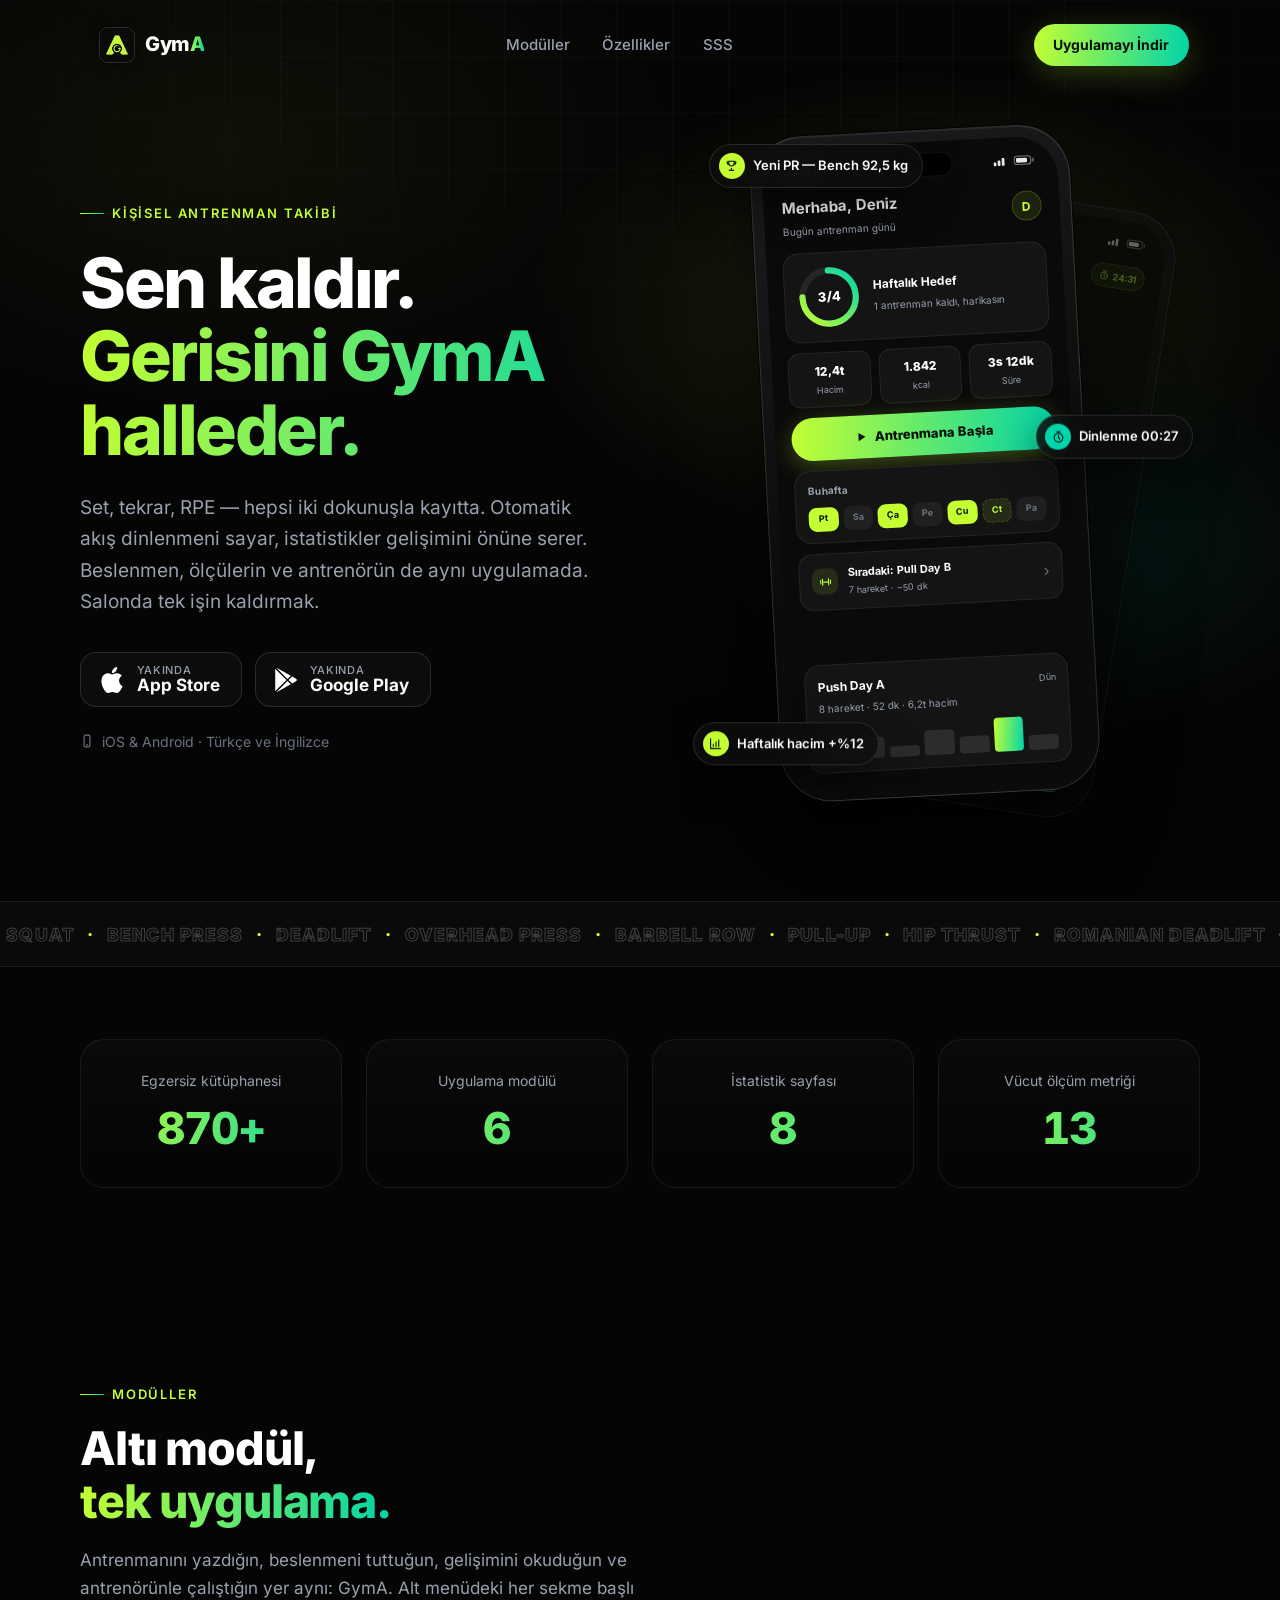
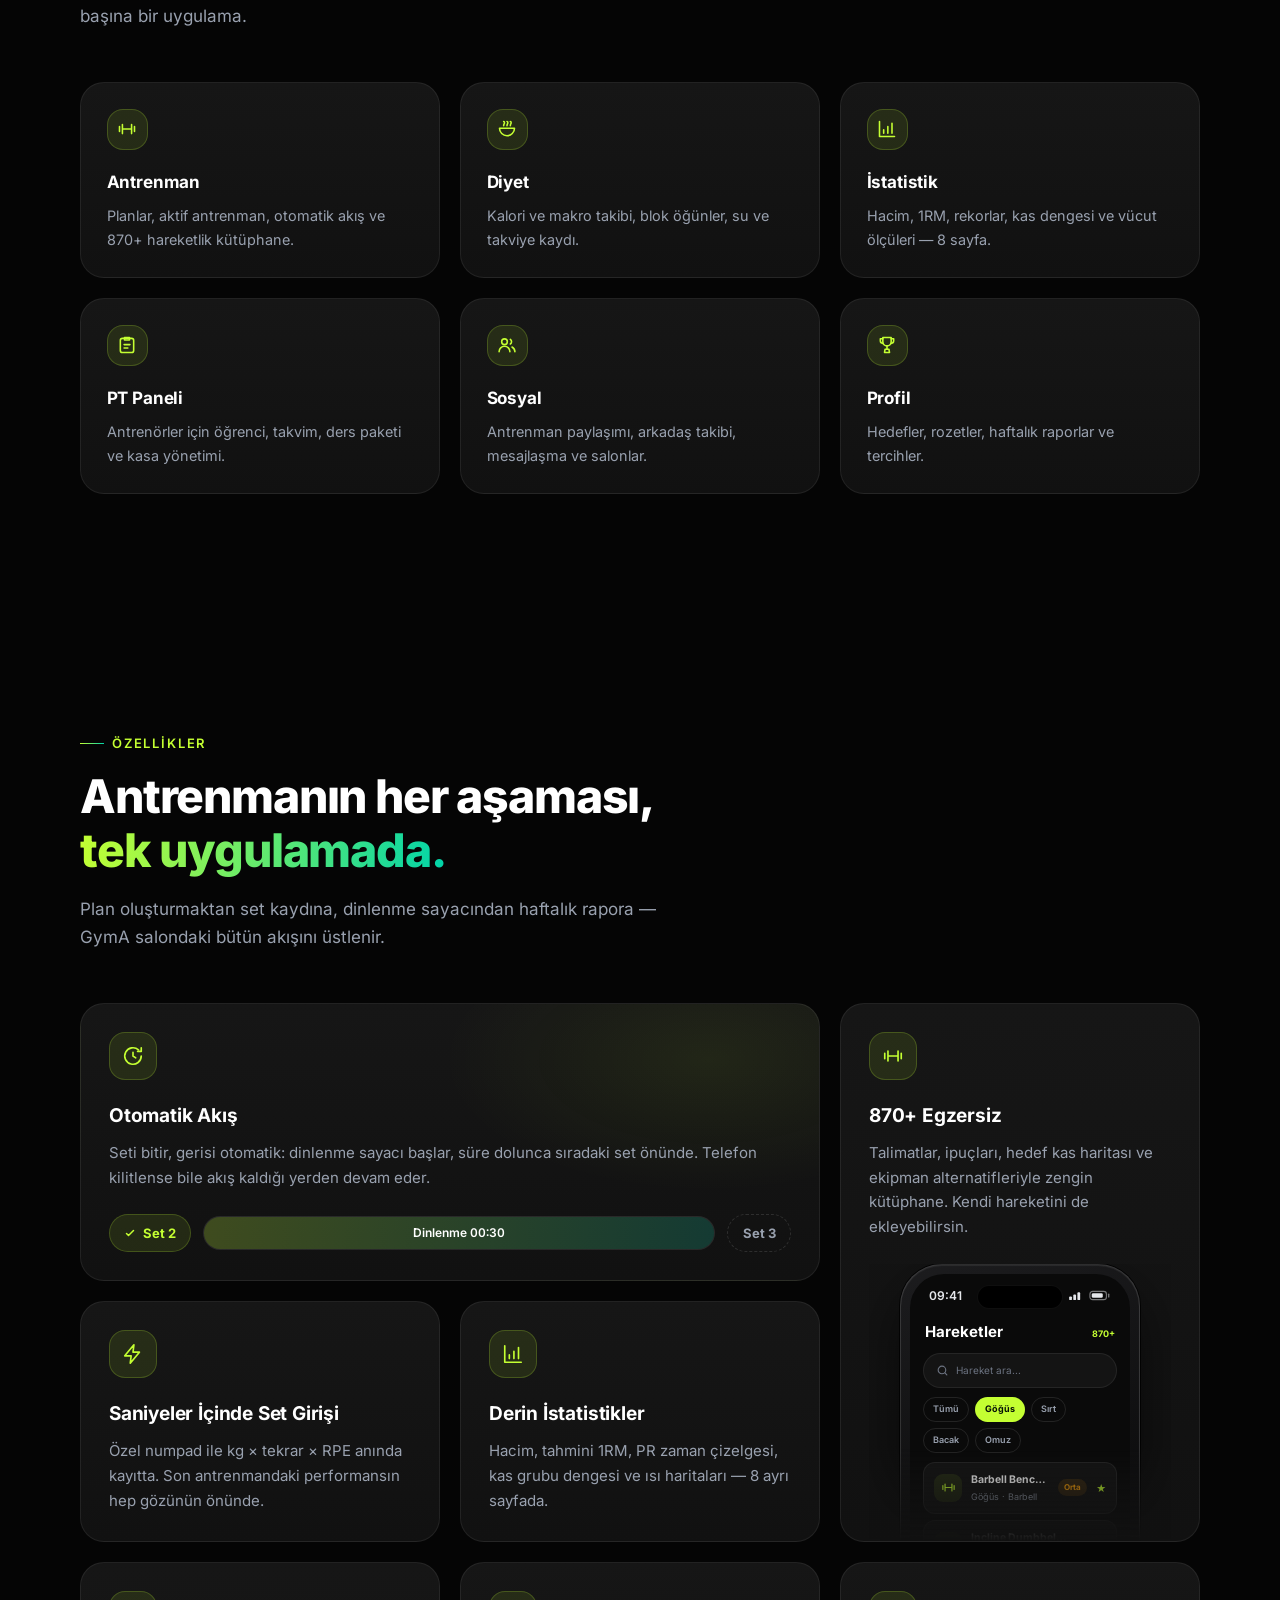
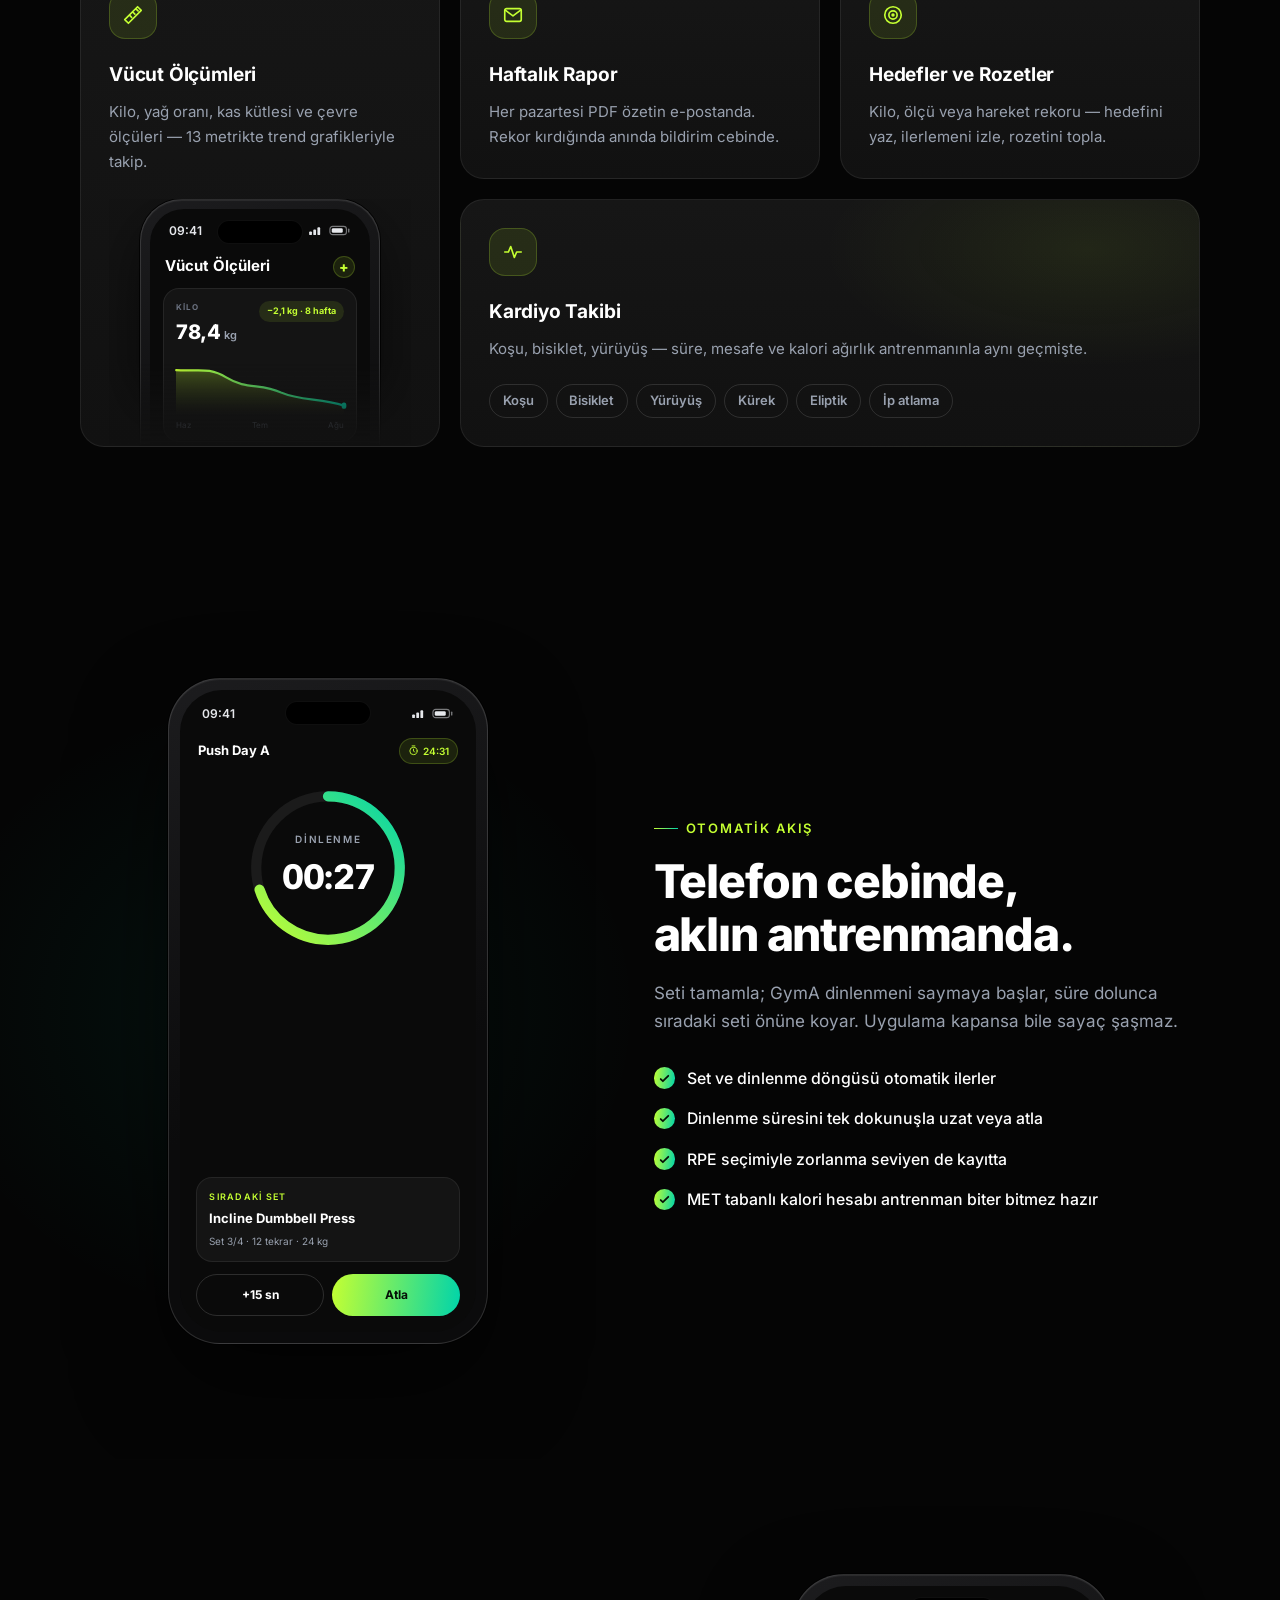
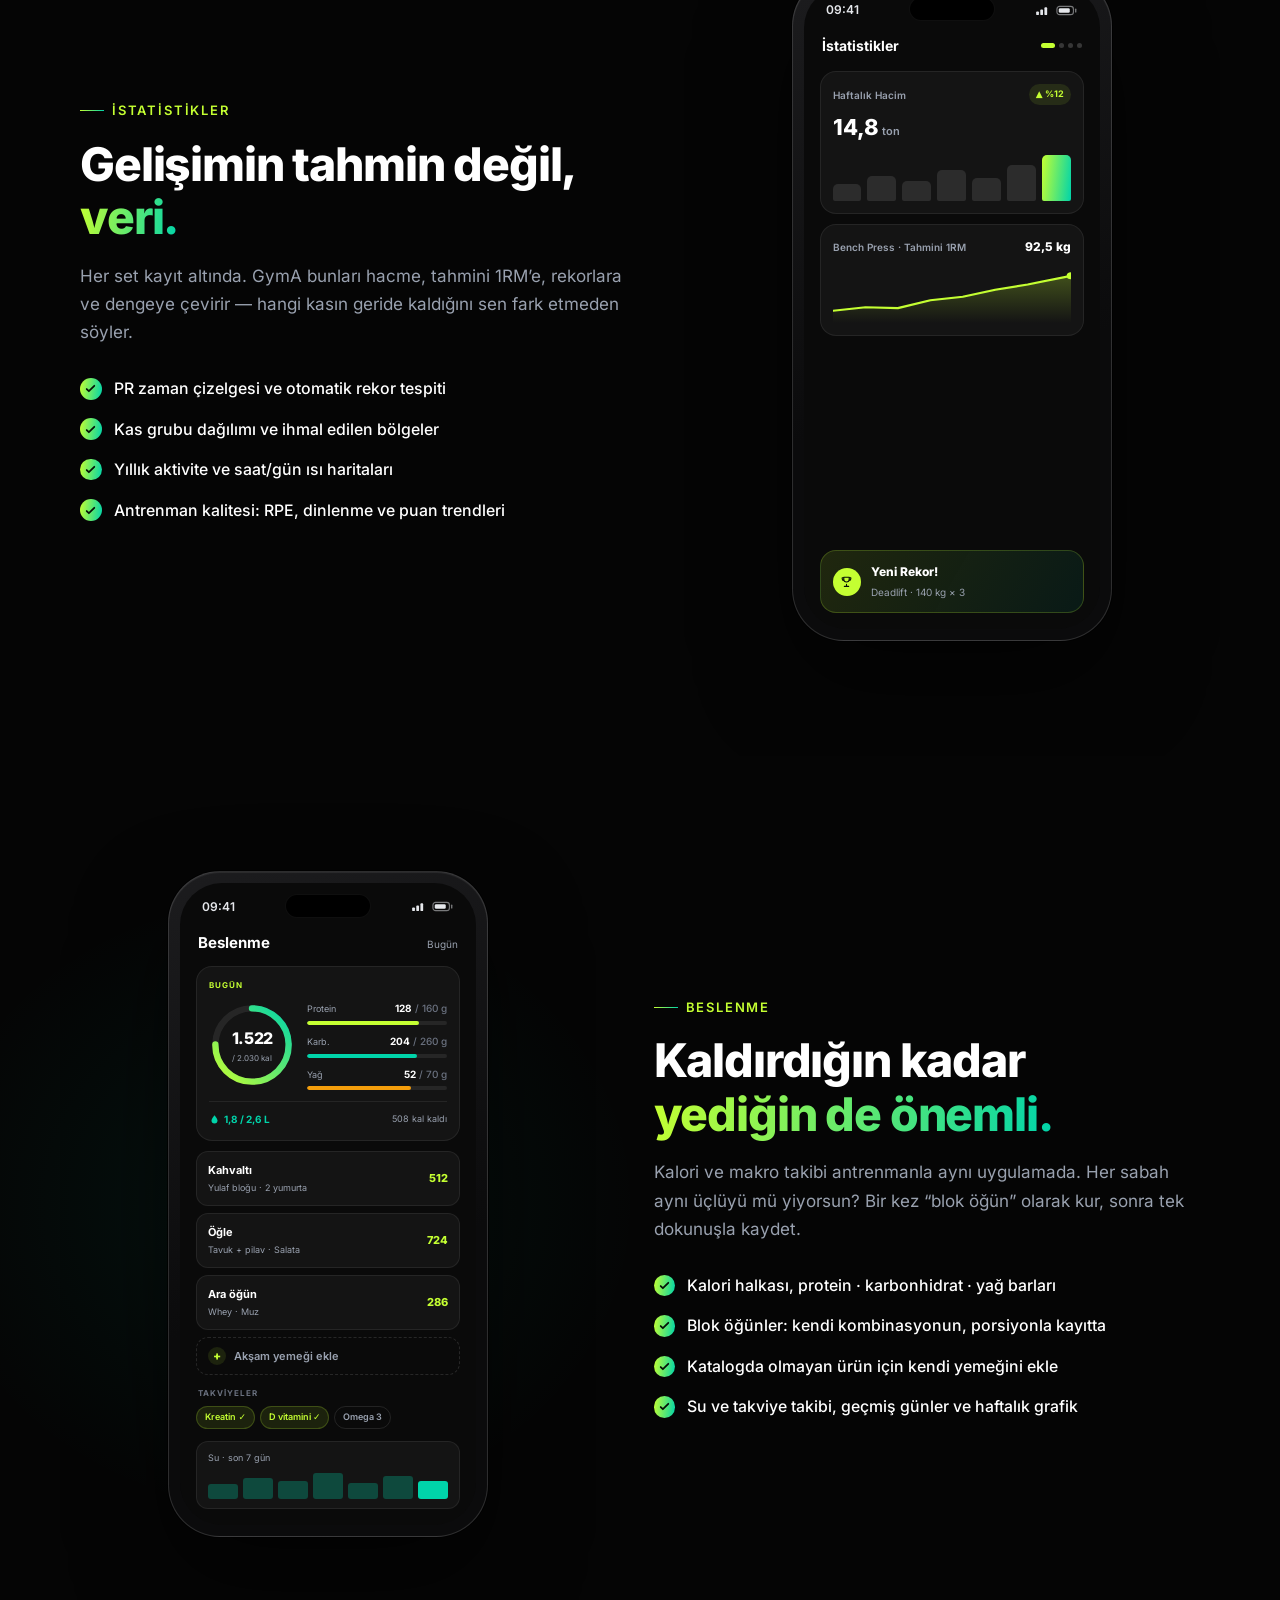
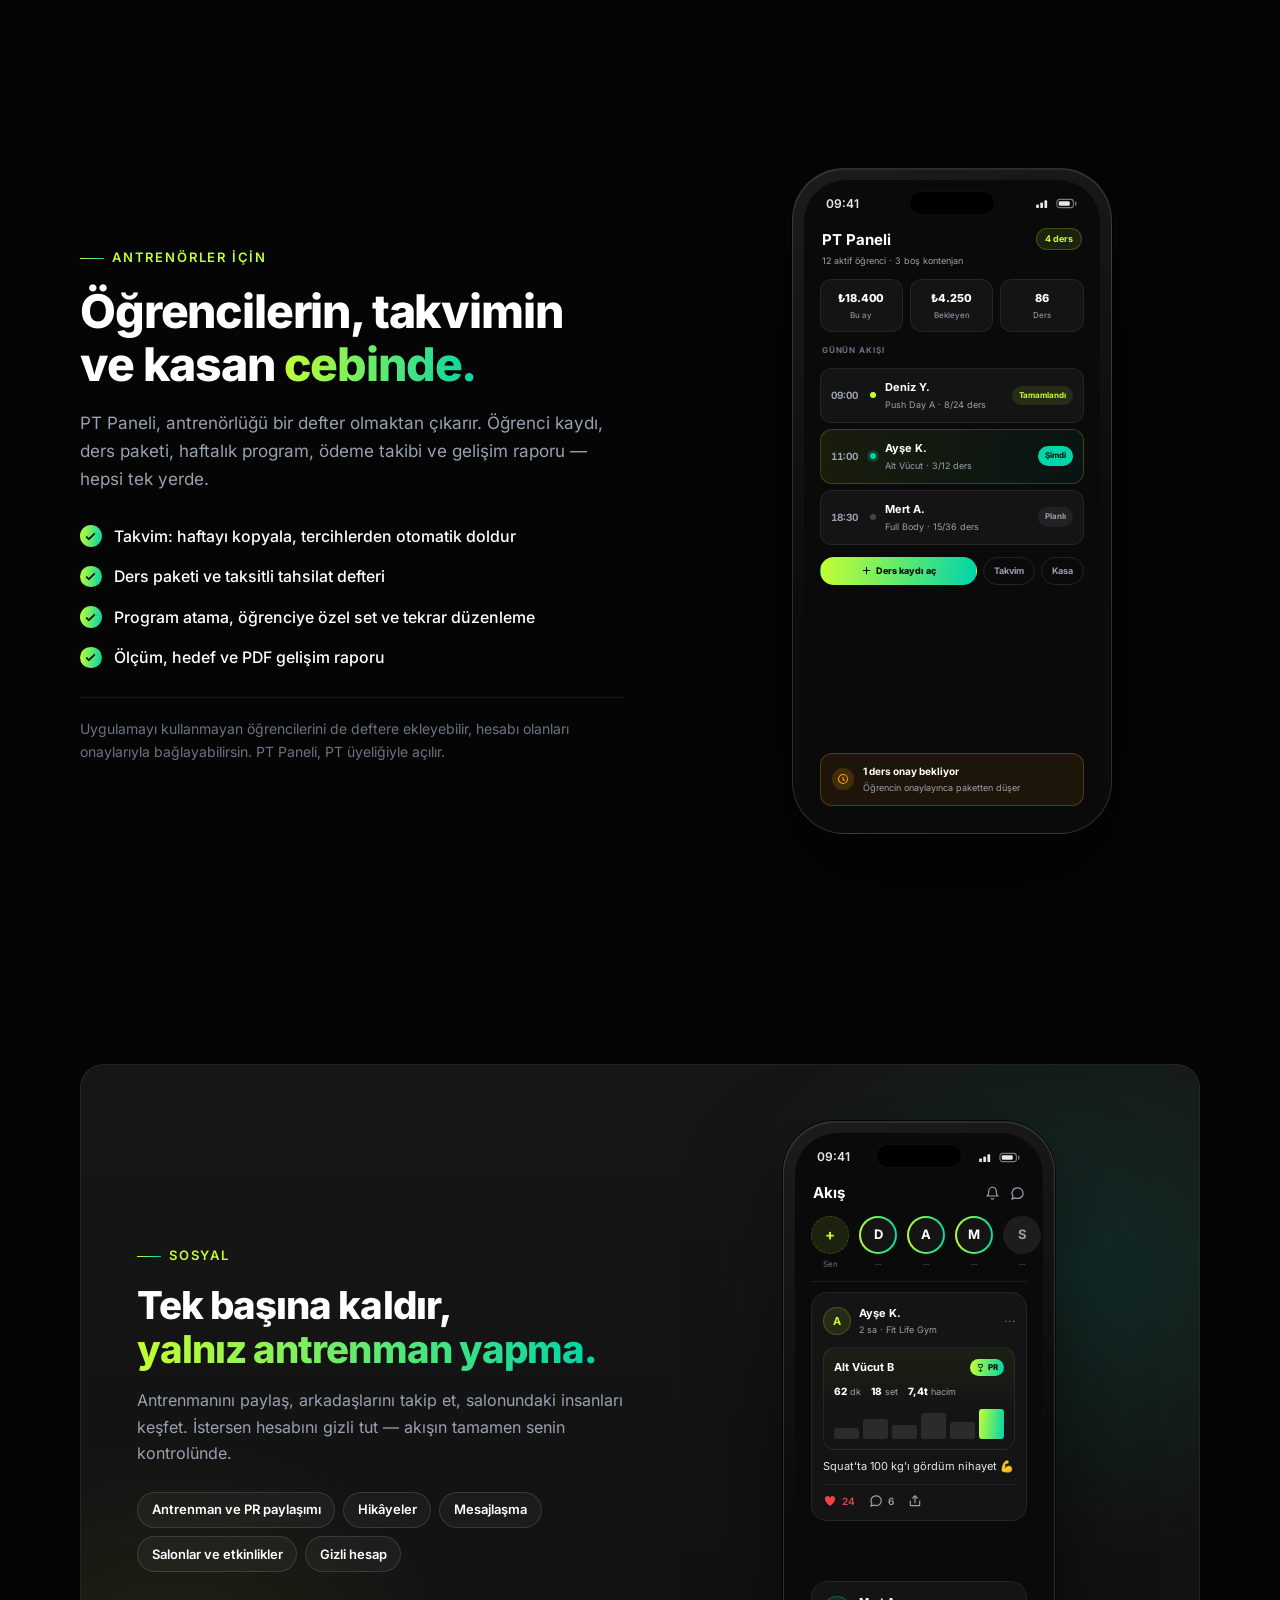
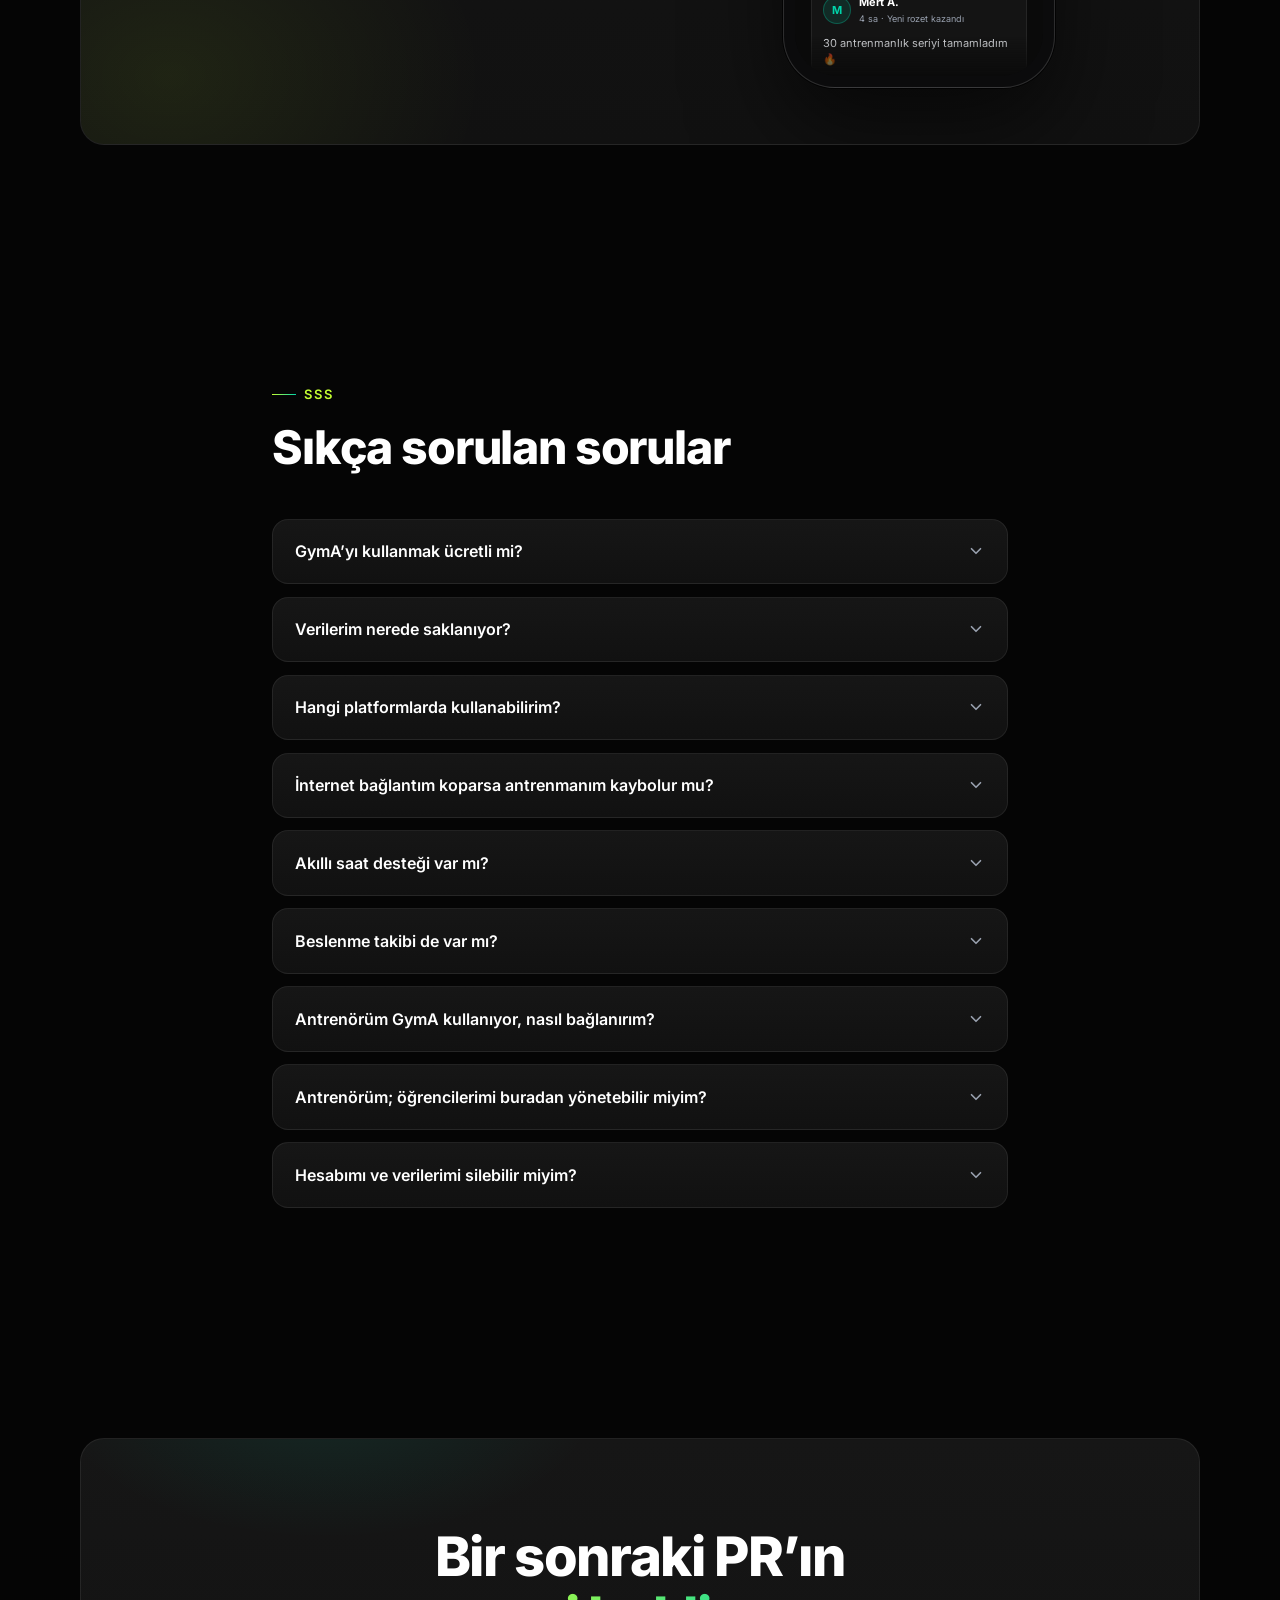
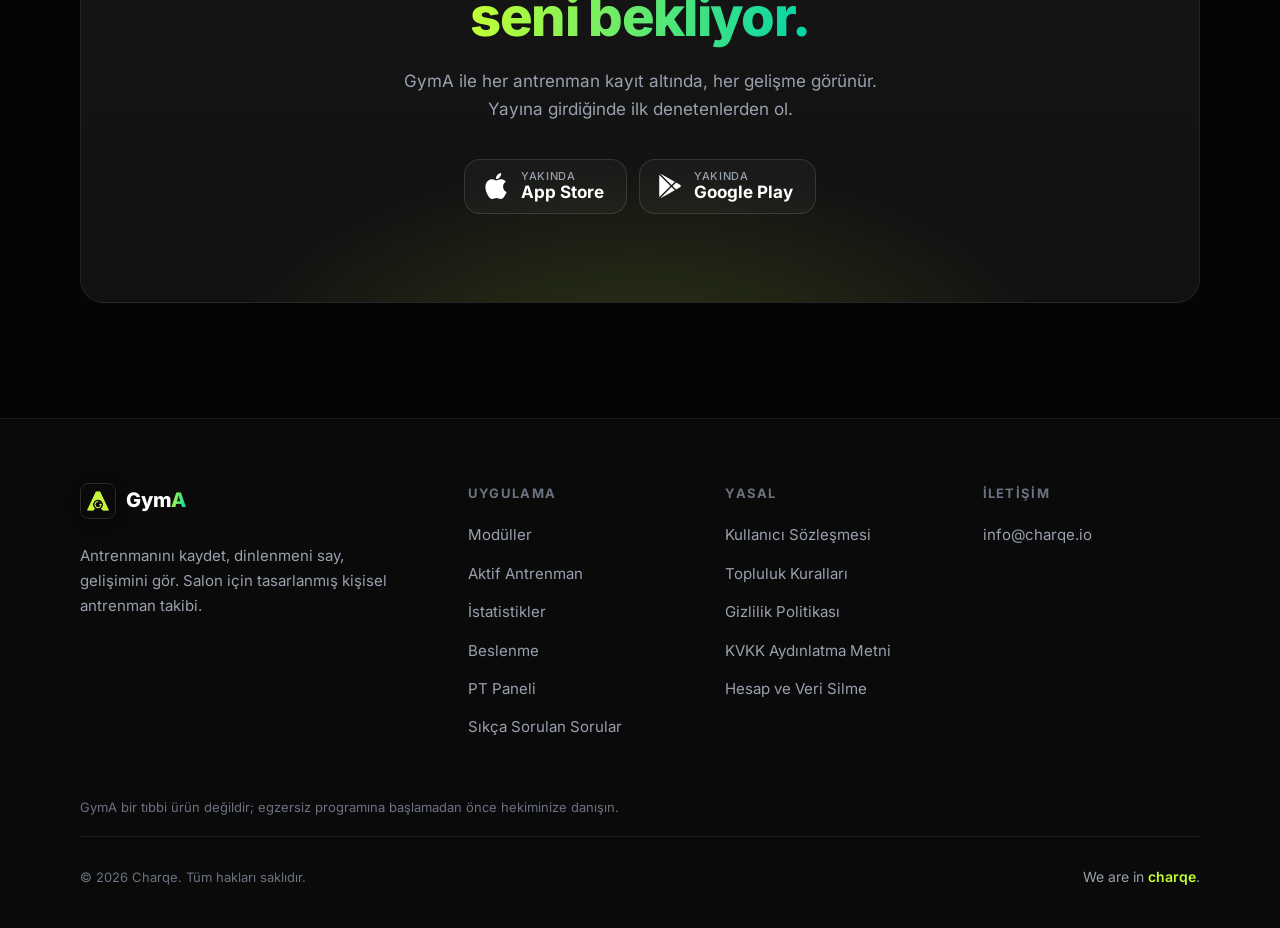
==== commit 9f858871: "Deploy gyma.charqe.io charqe-io/gyma@7b857b565e6b027a1fa0ae846e75356ba5146457" ====
--- a/index.html
+++ b/index.html
@@ -4,8 +4,8 @@
       if (window.matchMedia('(prefers-reduced-motion: reduce)').matches) {
         document.documentElement.classList.add('reduced-motion');
       }
-    </script><link rel="stylesheet" href="/_astro/gizlilik-politikasi.Dudvu2yV.css">
-<link rel="stylesheet" href="/_astro/index.DcJ8GGd5.css"></head> <body> <header class="nav-wrap" data-astro-cid-4lunwx2e> <nav class="nav container" aria-label="Ana gezinme" data-astro-cid-4lunwx2e> <a href="/" class="logo" aria-label="GymA ana sayfa" data-astro-cid-tvrurpns> <img class="logo-mark" src="/logo-icon.png" alt="" width="36" height="36" data-astro-cid-tvrurpns> <span class="logo-text" data-astro-cid-tvrurpns>Gym<span class="grad-text" data-astro-cid-tvrurpns>A</span></span> </a>  <ul class="nav-links" data-astro-cid-4lunwx2e> <li data-astro-cid-4lunwx2e><a href="/#moduller" class="nav-link" data-astro-cid-4lunwx2e>Modüller</a></li><li data-astro-cid-4lunwx2e><a href="/#ozellikler" class="nav-link" data-astro-cid-4lunwx2e>Özellikler</a></li><li data-astro-cid-4lunwx2e><a href="/#sss" class="nav-link" data-astro-cid-4lunwx2e>SSS</a></li> </ul> <div class="nav-actions" data-astro-cid-4lunwx2e> <a href="/#indir" class="btn btn-primary nav-cta" data-astro-cid-4lunwx2e>Uygulamayı İndir</a> <button type="button" class="menu-btn" aria-expanded="false" aria-controls="mobile-menu" aria-label="Menüyü aç" data-astro-cid-4lunwx2e> <svg class="icon-open" viewBox="0 0 24 24" fill="none" stroke="currentColor" stroke-width="2" stroke-linecap="round" width="22" height="22" aria-hidden="true" data-astro-cid-4lunwx2e> <path d="M4 7h16M4 12h16M4 17h16" data-astro-cid-4lunwx2e></path> </svg> <svg class="icon-close" viewBox="0 0 24 24" fill="none" stroke="currentColor" stroke-width="2" stroke-linecap="round" width="22" height="22" aria-hidden="true" data-astro-cid-4lunwx2e> <path d="M6 6l12 12M18 6L6 18" data-astro-cid-4lunwx2e></path> </svg> </button> </div> </nav> <div class="mobile-menu" id="mobile-menu" hidden data-astro-cid-4lunwx2e> <ul data-astro-cid-4lunwx2e> <li data-astro-cid-4lunwx2e><a href="/#moduller" class="mobile-link" data-astro-cid-4lunwx2e>Modüller</a></li><li data-astro-cid-4lunwx2e><a href="/#ozellikler" class="mobile-link" data-astro-cid-4lunwx2e>Özellikler</a></li><li data-astro-cid-4lunwx2e><a href="/#sss" class="mobile-link" data-astro-cid-4lunwx2e>SSS</a></li> <li data-astro-cid-4lunwx2e><a href="/#indir" class="btn btn-primary mobile-cta" data-astro-cid-4lunwx2e>Uygulamayı İndir</a></li> </ul> </div> </header>  <script type="module">const i=document.querySelector(".nav-wrap"),e=document.querySelector(".menu-btn"),n=document.getElementById("mobile-menu"),a=()=>{i?.classList.toggle("scrolled",window.scrollY>12)};a();window.addEventListener("scroll",a,{passive:!0});const r=()=>{e?.setAttribute("aria-expanded","false"),e?.setAttribute("aria-label","Menüyü aç"),n?.setAttribute("hidden","")};e?.addEventListener("click",()=>{e.getAttribute("aria-expanded")==="true"?r():(e.setAttribute("aria-expanded","true"),e.setAttribute("aria-label","Menüyü kapat"),n?.removeAttribute("hidden"))});n?.querySelectorAll("a").forEach(t=>t.addEventListener("click",r));window.addEventListener("keydown",t=>{t.key==="Escape"&&r()});</script> <main>   <section class="hero" data-astro-cid-j7pv25f6> <div class="bg-grid" aria-hidden="true" data-astro-cid-j7pv25f6></div> <div class="hero-glow" aria-hidden="true" data-astro-cid-j7pv25f6></div> <div class="container hero-inner" data-astro-cid-j7pv25f6> <div class="hero-copy" data-astro-cid-j7pv25f6> <p class="eyebrow" data-reveal data-astro-cid-j7pv25f6>Kişisel antrenman takibi</p> <h1 class="hero-title" data-astro-cid-j7pv25f6> <span class="hero-line" data-reveal data-delay="0.05" data-astro-cid-j7pv25f6>Sen kaldır.</span> <span class="hero-line grad-text" data-reveal data-delay="0.12" data-astro-cid-j7pv25f6>Gerisini GymA halleder.</span> </h1> <p class="hero-lead" data-reveal data-delay="0.2" data-astro-cid-j7pv25f6>
+    </script><link rel="stylesheet" href="/_astro/account-deletion.Dudvu2yV.css">
+<link rel="stylesheet" href="/_astro/index.DcJ8GGd5.css"></head> <body> <header class="nav-wrap" data-astro-cid-4lunwx2e> <nav class="nav container" aria-label="Ana gezinme" data-astro-cid-4lunwx2e> <a href="/" class="logo" aria-label="GymA ana sayfa" data-astro-cid-tvrurpns> <img class="logo-mark" src="/logo-icon.png" alt="" width="36" height="36" data-astro-cid-tvrurpns> <span class="logo-text" data-astro-cid-tvrurpns>Gym<span class="grad-text" data-astro-cid-tvrurpns>A</span></span> </a>  <ul class="nav-links" data-astro-cid-4lunwx2e> <li data-astro-cid-4lunwx2e><a href="/#moduller" class="nav-link" data-astro-cid-4lunwx2e>Modüller</a></li><li data-astro-cid-4lunwx2e><a href="/#ozellikler" class="nav-link" data-astro-cid-4lunwx2e>Özellikler</a></li><li data-astro-cid-4lunwx2e><a href="/#sss" class="nav-link" data-astro-cid-4lunwx2e>SSS</a></li> </ul> <div class="nav-actions" data-astro-cid-4lunwx2e> <a href="/#indir" class="btn btn-primary nav-cta" data-astro-cid-4lunwx2e>Uygulamayı İndir</a> <button type="button" class="menu-btn" aria-expanded="false" aria-controls="mobile-menu" aria-label="Menüyü aç" data-label-open="Menüyü aç" data-label-close="Menüyü kapat" data-astro-cid-4lunwx2e> <svg class="icon-open" viewBox="0 0 24 24" fill="none" stroke="currentColor" stroke-width="2" stroke-linecap="round" width="22" height="22" aria-hidden="true" data-astro-cid-4lunwx2e> <path d="M4 7h16M4 12h16M4 17h16" data-astro-cid-4lunwx2e></path> </svg> <svg class="icon-close" viewBox="0 0 24 24" fill="none" stroke="currentColor" stroke-width="2" stroke-linecap="round" width="22" height="22" aria-hidden="true" data-astro-cid-4lunwx2e> <path d="M6 6l12 12M18 6L6 18" data-astro-cid-4lunwx2e></path> </svg> </button> </div> </nav> <div class="mobile-menu" id="mobile-menu" hidden data-astro-cid-4lunwx2e> <ul data-astro-cid-4lunwx2e> <li data-astro-cid-4lunwx2e><a href="/#moduller" class="mobile-link" data-astro-cid-4lunwx2e>Modüller</a></li><li data-astro-cid-4lunwx2e><a href="/#ozellikler" class="mobile-link" data-astro-cid-4lunwx2e>Özellikler</a></li><li data-astro-cid-4lunwx2e><a href="/#sss" class="mobile-link" data-astro-cid-4lunwx2e>SSS</a></li> <li data-astro-cid-4lunwx2e><a href="/#indir" class="btn btn-primary mobile-cta" data-astro-cid-4lunwx2e>Uygulamayı İndir</a></li> </ul> </div> </header>  <script type="module">const r=document.querySelector(".nav-wrap"),e=document.querySelector(".menu-btn"),n=document.getElementById("mobile-menu"),l=()=>{r?.classList.toggle("scrolled",window.scrollY>12)};l();window.addEventListener("scroll",l,{passive:!0});const s=e?.dataset.labelOpen??"",o=e?.dataset.labelClose??"",a=()=>{e?.setAttribute("aria-expanded","false"),e?.setAttribute("aria-label",s),n?.setAttribute("hidden","")};e?.addEventListener("click",()=>{e.getAttribute("aria-expanded")==="true"?a():(e.setAttribute("aria-expanded","true"),e.setAttribute("aria-label",o),n?.removeAttribute("hidden"))});n?.querySelectorAll("a").forEach(t=>t.addEventListener("click",a));window.addEventListener("keydown",t=>{t.key==="Escape"&&a()});</script> <main>   <section class="hero" data-astro-cid-j7pv25f6> <div class="bg-grid" aria-hidden="true" data-astro-cid-j7pv25f6></div> <div class="hero-glow" aria-hidden="true" data-astro-cid-j7pv25f6></div> <div class="container hero-inner" data-astro-cid-j7pv25f6> <div class="hero-copy" data-astro-cid-j7pv25f6> <p class="eyebrow" data-reveal data-astro-cid-j7pv25f6>Kişisel antrenman takibi</p> <h1 class="hero-title" data-astro-cid-j7pv25f6> <span class="hero-line" data-reveal data-delay="0.05" data-astro-cid-j7pv25f6>Sen kaldır.</span> <span class="hero-line grad-text" data-reveal data-delay="0.12" data-astro-cid-j7pv25f6>Gerisini GymA halleder.</span> </h1> <p class="hero-lead" data-reveal data-delay="0.2" data-astro-cid-j7pv25f6>
 Set, tekrar, RPE — hepsi iki dokunuşla kayıtta. Otomatik akış dinlenmeni sayar,
           istatistikler gelişimini önüne serer. Beslenmen, ölçülerin ve antrenörün de
           aynı uygulamada. Salonda tek işin kaldırmak.
@@ -63,12 +63,8 @@
 24
 </span> <span class="pa" data-astro-cid-f4ipiefr> <svg viewBox="0 0 24 24" width="14" height="14" fill="none" stroke="currentColor" stroke-width="2" stroke-linecap="round" stroke-linejoin="round" data-astro-cid-f4ipiefr><path d="M21 11.5a8.4 8.4 0 0 1-9 8.4 9 9 0 0 1-3.9-.9L3 21l1.9-4.6A8.4 8.4 0 0 1 12 3.1a8.4 8.4 0 0 1 9 8.4z" data-astro-cid-f4ipiefr></path></svg>
 6
-</span> <span class="pa" data-astro-cid-f4ipiefr> <svg viewBox="0 0 24 24" width="14" height="14" fill="none" stroke="currentColor" stroke-width="2" stroke-linecap="round" stroke-linejoin="round" data-astro-cid-f4ipiefr><path d="M4 12v7a1 1 0 0 0 1 1h14a1 1 0 0 0 1-1v-7M12 15V3M8 7l4-4 4 4" data-astro-cid-f4ipiefr></path></svg> </span> </div> </div> <div class="post post-next" data-astro-cid-f4ipiefr> <div class="post-head" data-astro-cid-f4ipiefr> <span class="post-av av-alt" data-astro-cid-f4ipiefr>M</span> <div class="post-who" data-astro-cid-f4ipiefr> <p class="post-name" data-astro-cid-f4ipiefr>Mert A.</p> <p class="post-meta" data-astro-cid-f4ipiefr>4 sa · Yeni rozet kazandı</p> </div> </div> <p class="post-text" data-astro-cid-f4ipiefr>30 antrenmanlık seriyi tamamladım 🔥</p> </div> </div>   </div> </div>  </div> </div> </div> </section>  <section class="section" id="sss" data-astro-cid-j7pv25f6> <div class="container faq-container" data-astro-cid-j7pv25f6> <p class="eyebrow" data-reveal data-astro-cid-j7pv25f6>SSS</p> <h2 class="section-title" data-reveal data-delay="0.06" data-astro-cid-j7pv25f6>Sıkça sorulan sorular</h2> <div class="faq-list" data-astro-cid-j7pv25f6> <details class="faq-item" data-reveal data-delay="0.1" data-astro-cid-j7pv25f6> <summary data-astro-cid-j7pv25f6> <span data-astro-cid-j7pv25f6>GymA’yı kullanmak ücretli mi?</span> <svg class="faq-chevron" viewBox="0 0 24 24" width="18" height="18" fill="none" stroke="currentColor" stroke-width="2.2" stroke-linecap="round" stroke-linejoin="round" aria-hidden="true" data-astro-cid-j7pv25f6> <path d="m6 9 6 6 6-6" data-astro-cid-j7pv25f6></path> </svg> </summary> <p data-astro-cid-j7pv25f6>GymA’yı indirmek ve kullanmak ücretsizdir. İleride eklenebilecek premium özellikler öncesinde kullanıcılar açıkça bilgilendirilir.</p> </details><details class="faq-item" data-reveal data-delay="0.15000000000000002" data-astro-cid-j7pv25f6> <summary data-astro-cid-j7pv25f6> <span data-astro-cid-j7pv25f6>Verilerim nerede saklanıyor?</span> <svg class="faq-chevron" viewBox="0 0 24 24" width="18" height="18" fill="none" stroke="currentColor" stroke-width="2.2" stroke-linecap="round" stroke-linejoin="round" aria-hidden="true" data-astro-cid-j7pv25f6> <path d="m6 9 6 6 6-6" data-astro-cid-j7pv25f6></path> </svg> </summary> <p data-astro-cid-j7pv25f6>Verilerin, Avrupa Birliği (Frankfurt) bölgesindeki sunucularda hesabına özel olarak saklanır ve yalnızca sana hizmet vermek için işlenir. Ayrıntılar için Gizlilik Politikası sayfamıza göz atabilirsin.</p> </details><details class="faq-item" data-reveal data-delay="0.2" data-astro-cid-j7pv25f6> <summary data-astro-cid-j7pv25f6> <span data-astro-cid-j7pv25f6>Hangi platformlarda kullanabilirim?</span> <svg class="faq-chevron" viewBox="0 0 24 24" width="18" height="18" fill="none" stroke="currentColor" stroke-width="2.2" stroke-linecap="round" stroke-linejoin="round" aria-hidden="true" data-astro-cid-j7pv25f6> <path d="m6 9 6 6 6-6" data-astro-cid-j7pv25f6></path> </svg> </summary> <p data-astro-cid-j7pv25f6>GymA, iOS ve Android için geliştiriliyor; her iki platformda da aynı deneyimi sunar.</p> </details><details class="faq-item" data-reveal data-delay="0.25" data-astro-cid-j7pv25f6> <summary data-astro-cid-j7pv25f6> <span data-astro-cid-j7pv25f6>İnternet bağlantım koparsa antrenmanım kaybolur mu?</span> <svg class="faq-chevron" viewBox="0 0 24 24" width="18" height="18" fill="none" stroke="currentColor" stroke-width="2.2" stroke-linecap="round" stroke-linejoin="round" aria-hidden="true" data-astro-cid-j7pv25f6> <path d="m6 9 6 6 6-6" data-astro-cid-j7pv25f6></path> </svg> </summary> <p data-astro-cid-j7pv25f6>Hayır. Aktif antrenmanın cihazında kayıtlı kalır; uygulama kapansa veya bağlantı kopsa bile kaldığın yerden devam edersin. Bağlantı geldiğinde her şey otomatik senkronize edilir.</p> </details><details class="faq-item" data-reveal data-delay="0.30000000000000004" data-astro-cid-j7pv25f6> <summary data-astro-cid-j7pv25f6> <span data-astro-cid-j7pv25f6>Akıllı saat desteği var mı?</span> <svg class="faq-chevron" viewBox="0 0 24 24" width="18" height="18" fill="none" stroke="currentColor" stroke-width="2.2" stroke-linecap="round" stroke-linejoin="round" aria-hidden="true" data-astro-cid-j7pv25f6> <path d="m6 9 6 6 6-6" data-astro-cid-j7pv25f6></path> </svg> </summary> <p data-astro-cid-j7pv25f6>Huawei Watch entegrasyonu geliştirme aşamasında. Apple Watch desteği ise yol haritamızda — nabız ve kalori verileri antrenmanına otomatik işlenecek.</p> </details><details class="faq-item" data-reveal data-delay="0.35" data-astro-cid-j7pv25f6> <summary data-astro-cid-j7pv25f6> <span data-astro-cid-j7pv25f6>Beslenme takibi de var mı?</span> <svg class="faq-chevron" viewBox="0 0 24 24" width="18" height="18" fill="none" stroke="currentColor" stroke-width="2.2" stroke-linecap="round" stroke-linejoin="round" aria-hidden="true" data-astro-cid-j7pv25f6> <path d="m6 9 6 6 6-6" data-astro-cid-j7pv25f6></path> </svg> </summary> <p data-astro-cid-j7pv25f6>Evet. Diyet sekmesinde günlük kalori ve makro takibi, su ve takviye kaydı yapabilirsin. Sık yediğin kombinasyonları “blok öğün” olarak bir kez kurup sonra tek dokunuşla kaydedersin; katalogda olmayan ürünler için kendi yemeğini de ekleyebilirsin.</p> </details><details class="faq-item" data-reveal data-delay="0.4" data-astro-cid-j7pv25f6> <summary data-astro-cid-j7pv25f6> <span data-astro-cid-j7pv25f6>Antrenörüm GymA kullanıyor, nasıl bağlanırım?</span> <svg class="faq-chevron" viewBox="0 0 24 24" width="18" height="18" fill="none" stroke="currentColor" stroke-width="2.2" stroke-linecap="round" stroke-linejoin="round" aria-hidden="true" data-astro-cid-j7pv25f6> <path d="m6 9 6 6 6-6" data-astro-cid-j7pv25f6></path> </svg> </summary> <p data-astro-cid-j7pv25f6>Antrenörün sana uygulamadan bir bağlantı isteği gönderir; sen onayladığında antrenman ve ölçüm verilerin ona salt okunur olarak açılır. Bağlantıyı istediğin an Ayarlar → Antrenörüm ekranından kaldırabilirsin. Antrenörün olmadan da uygulamanın tamamını kullanabilirsin.</p> </details><details class="faq-item" data-reveal data-delay="0.45000000000000007" data-astro-cid-j7pv25f6> <summary data-astro-cid-j7pv25f6> <span data-astro-cid-j7pv25f6>Antrenörüm; öğrencilerimi buradan yönetebilir miyim?</span> <svg class="faq-chevron" viewBox="0 0 24 24" width="18" height="18" fill="none" stroke="currentColor" stroke-width="2.2" stroke-linecap="round" stroke-linejoin="round" aria-hidden="true" data-astro-cid-j7pv25f6> <path d="m6 9 6 6 6-6" data-astro-cid-j7pv25f6></path> </svg> </summary> <p data-astro-cid-j7pv25f6>Evet. PT Paneli’nde öğrenci kaydı, haftalık ders takvimi, ders paketi ve taksitli tahsilat defteri, program atama ve PDF gelişim raporu bulunur. Uygulamayı kullanmayan öğrencilerini de kendi defterine ekleyebilirsin. Panel, PT üyeliğiyle açılır.</p> </details><details class="faq-item" data-reveal data-delay="0.5" data-astro-cid-j7pv25f6> <summary data-astro-cid-j7pv25f6> <span data-astro-cid-j7pv25f6>Hesabımı ve verilerimi silebilir miyim?</span> <svg class="faq-chevron" viewBox="0 0 24 24" width="18" height="18" fill="none" stroke="currentColor" stroke-width="2.2" stroke-linecap="round" stroke-linejoin="round" aria-hidden="true" data-astro-cid-j7pv25f6> <path d="m6 9 6 6 6-6" data-astro-cid-j7pv25f6></path> </svg> </summary> <p data-astro-cid-j7pv25f6>Evet. Hesabını istediğin an kalıcı olarak silebilirsin; tüm kişisel verilerin sistemlerimizden kaldırılır. Destek için support@charqe.io adresine de yazabilirsin.</p> </details> </div> </div> </section>  <section class="section" id="indir" data-astro-cid-j7pv25f6> <div class="container" data-astro-cid-j7pv25f6> <div class="cta card" data-reveal data-astro-cid-j7pv25f6> <div class="cta-glow" aria-hidden="true" data-astro-cid-j7pv25f6></div> <h2 class="cta-title" data-astro-cid-j7pv25f6>Bir sonraki PR’ın<br data-astro-cid-j7pv25f6><span class="grad-text" data-astro-cid-j7pv25f6>seni bekliyor.</span></h2> <p class="cta-lead" data-astro-cid-j7pv25f6>
+</span> <span class="pa" data-astro-cid-f4ipiefr> <svg viewBox="0 0 24 24" width="14" height="14" fill="none" stroke="currentColor" stroke-width="2" stroke-linecap="round" stroke-linejoin="round" data-astro-cid-f4ipiefr><path d="M4 12v7a1 1 0 0 0 1 1h14a1 1 0 0 0 1-1v-7M12 15V3M8 7l4-4 4 4" data-astro-cid-f4ipiefr></path></svg> </span> </div> </div> <div class="post post-next" data-astro-cid-f4ipiefr> <div class="post-head" data-astro-cid-f4ipiefr> <span class="post-av av-alt" data-astro-cid-f4ipiefr>M</span> <div class="post-who" data-astro-cid-f4ipiefr> <p class="post-name" data-astro-cid-f4ipiefr>Mert A.</p> <p class="post-meta" data-astro-cid-f4ipiefr>4 sa · Yeni rozet kazandı</p> </div> </div> <p class="post-text" data-astro-cid-f4ipiefr>30 antrenmanlık seriyi tamamladım 🔥</p> </div> </div>   </div> </div>  </div> </div> </div> </section>  <section class="section" id="sss" data-astro-cid-j7pv25f6> <div class="container faq-container" data-astro-cid-j7pv25f6> <p class="eyebrow" data-reveal data-astro-cid-j7pv25f6>SSS</p> <h2 class="section-title" data-reveal data-delay="0.06" data-astro-cid-j7pv25f6>Sıkça sorulan sorular</h2> <div class="faq-list" data-astro-cid-j7pv25f6> <details class="faq-item" data-reveal data-delay="0.1" data-astro-cid-j7pv25f6> <summary data-astro-cid-j7pv25f6> <span data-astro-cid-j7pv25f6>GymA’yı kullanmak ücretli mi?</span> <svg class="faq-chevron" viewBox="0 0 24 24" width="18" height="18" fill="none" stroke="currentColor" stroke-width="2.2" stroke-linecap="round" stroke-linejoin="round" aria-hidden="true" data-astro-cid-j7pv25f6> <path d="m6 9 6 6 6-6" data-astro-cid-j7pv25f6></path> </svg> </summary> <p data-astro-cid-j7pv25f6>GymA’yı indirmek ve kullanmak ücretsizdir. İleride eklenebilecek premium özellikler öncesinde kullanıcılar açıkça bilgilendirilir.</p> </details><details class="faq-item" data-reveal data-delay="0.15000000000000002" data-astro-cid-j7pv25f6> <summary data-astro-cid-j7pv25f6> <span data-astro-cid-j7pv25f6>Verilerim nerede saklanıyor?</span> <svg class="faq-chevron" viewBox="0 0 24 24" width="18" height="18" fill="none" stroke="currentColor" stroke-width="2.2" stroke-linecap="round" stroke-linejoin="round" aria-hidden="true" data-astro-cid-j7pv25f6> <path d="m6 9 6 6 6-6" data-astro-cid-j7pv25f6></path> </svg> </summary> <p data-astro-cid-j7pv25f6>Verilerin, Avrupa Birliği (Frankfurt) bölgesindeki sunucularda hesabına özel olarak saklanır ve yalnızca sana hizmet vermek için işlenir. Ayrıntılar için Gizlilik Politikası sayfamıza göz atabilirsin.</p> </details><details class="faq-item" data-reveal data-delay="0.2" data-astro-cid-j7pv25f6> <summary data-astro-cid-j7pv25f6> <span data-astro-cid-j7pv25f6>Hangi platformlarda kullanabilirim?</span> <svg class="faq-chevron" viewBox="0 0 24 24" width="18" height="18" fill="none" stroke="currentColor" stroke-width="2.2" stroke-linecap="round" stroke-linejoin="round" aria-hidden="true" data-astro-cid-j7pv25f6> <path d="m6 9 6 6 6-6" data-astro-cid-j7pv25f6></path> </svg> </summary> <p data-astro-cid-j7pv25f6>GymA, iOS ve Android için geliştiriliyor; her iki platformda da aynı deneyimi sunar.</p> </details><details class="faq-item" data-reveal data-delay="0.25" data-astro-cid-j7pv25f6> <summary data-astro-cid-j7pv25f6> <span data-astro-cid-j7pv25f6>İnternet bağlantım koparsa antrenmanım kaybolur mu?</span> <svg class="faq-chevron" viewBox="0 0 24 24" width="18" height="18" fill="none" stroke="currentColor" stroke-width="2.2" stroke-linecap="round" stroke-linejoin="round" aria-hidden="true" data-astro-cid-j7pv25f6> <path d="m6 9 6 6 6-6" data-astro-cid-j7pv25f6></path> </svg> </summary> <p data-astro-cid-j7pv25f6>Hayır. Aktif antrenmanın cihazında kayıtlı kalır; uygulama kapansa veya bağlantı kopsa bile kaldığın yerden devam edersin. Bağlantı geldiğinde her şey otomatik senkronize edilir.</p> </details><details class="faq-item" data-reveal data-delay="0.30000000000000004" data-astro-cid-j7pv25f6> <summary data-astro-cid-j7pv25f6> <span data-astro-cid-j7pv25f6>Akıllı saat desteği var mı?</span> <svg class="faq-chevron" viewBox="0 0 24 24" width="18" height="18" fill="none" stroke="currentColor" stroke-width="2.2" stroke-linecap="round" stroke-linejoin="round" aria-hidden="true" data-astro-cid-j7pv25f6> <path d="m6 9 6 6 6-6" data-astro-cid-j7pv25f6></path> </svg> </summary> <p data-astro-cid-j7pv25f6>Huawei Watch entegrasyonu geliştirme aşamasında. Apple Watch desteği ise yol haritamızda — nabız ve kalori verileri antrenmanına otomatik işlenecek.</p> </details><details class="faq-item" data-reveal data-delay="0.35" data-astro-cid-j7pv25f6> <summary data-astro-cid-j7pv25f6> <span data-astro-cid-j7pv25f6>Beslenme takibi de var mı?</span> <svg class="faq-chevron" viewBox="0 0 24 24" width="18" height="18" fill="none" stroke="currentColor" stroke-width="2.2" stroke-linecap="round" stroke-linejoin="round" aria-hidden="true" data-astro-cid-j7pv25f6> <path d="m6 9 6 6 6-6" data-astro-cid-j7pv25f6></path> </svg> </summary> <p data-astro-cid-j7pv25f6>Evet. Diyet sekmesinde günlük kalori ve makro takibi, su ve takviye kaydı yapabilirsin. Sık yediğin kombinasyonları “blok öğün” olarak bir kez kurup sonra tek dokunuşla kaydedersin; katalogda olmayan ürünler için kendi yemeğini de ekleyebilirsin.</p> </details><details class="faq-item" data-reveal data-delay="0.4" data-astro-cid-j7pv25f6> <summary data-astro-cid-j7pv25f6> <span data-astro-cid-j7pv25f6>Antrenörüm GymA kullanıyor, nasıl bağlanırım?</span> <svg class="faq-chevron" viewBox="0 0 24 24" width="18" height="18" fill="none" stroke="currentColor" stroke-width="2.2" stroke-linecap="round" stroke-linejoin="round" aria-hidden="true" data-astro-cid-j7pv25f6> <path d="m6 9 6 6 6-6" data-astro-cid-j7pv25f6></path> </svg> </summary> <p data-astro-cid-j7pv25f6>Antrenörün sana uygulamadan bir bağlantı isteği gönderir; sen onayladığında antrenman ve ölçüm verilerin ona salt okunur olarak açılır. Bağlantıyı istediğin an Ayarlar → Antrenörüm ekranından kaldırabilirsin. Antrenörün olmadan da uygulamanın tamamını kullanabilirsin.</p> </details><details class="faq-item" data-reveal data-delay="0.45000000000000007" data-astro-cid-j7pv25f6> <summary data-astro-cid-j7pv25f6> <span data-astro-cid-j7pv25f6>Antrenörüm; öğrencilerimi buradan yönetebilir miyim?</span> <svg class="faq-chevron" viewBox="0 0 24 24" width="18" height="18" fill="none" stroke="currentColor" stroke-width="2.2" stroke-linecap="round" stroke-linejoin="round" aria-hidden="true" data-astro-cid-j7pv25f6> <path d="m6 9 6 6 6-6" data-astro-cid-j7pv25f6></path> </svg> </summary> <p data-astro-cid-j7pv25f6>Evet. PT Paneli’nde öğrenci kaydı, haftalık ders takvimi, ders paketi ve taksitli tahsilat defteri, program atama ve PDF gelişim raporu bulunur. Uygulamayı kullanmayan öğrencilerini de kendi defterine ekleyebilirsin. Panel, PT üyeliğiyle açılır.</p> </details><details class="faq-item" data-reveal data-delay="0.5" data-astro-cid-j7pv25f6> <summary data-astro-cid-j7pv25f6> <span data-astro-cid-j7pv25f6>Hesabımı ve verilerimi silebilir miyim?</span> <svg class="faq-chevron" viewBox="0 0 24 24" width="18" height="18" fill="none" stroke="currentColor" stroke-width="2.2" stroke-linecap="round" stroke-linejoin="round" aria-hidden="true" data-astro-cid-j7pv25f6> <path d="m6 9 6 6 6-6" data-astro-cid-j7pv25f6></path> </svg> </summary> <p data-astro-cid-j7pv25f6>Evet. Hesabını istediğin an kalıcı olarak silebilirsin; tüm kişisel verilerin sistemlerimizden kaldırılır. Destek için info@charqe.io adresine de yazabilirsin.</p> </details> </div> </div> </section>  <section class="section" id="indir" data-astro-cid-j7pv25f6> <div class="container" data-astro-cid-j7pv25f6> <div class="cta card" data-reveal data-astro-cid-j7pv25f6> <div class="cta-glow" aria-hidden="true" data-astro-cid-j7pv25f6></div> <h2 class="cta-title" data-astro-cid-j7pv25f6>Bir sonraki PR’ın<br data-astro-cid-j7pv25f6><span class="grad-text" data-astro-cid-j7pv25f6>seni bekliyor.</span></h2> <p class="cta-lead" data-astro-cid-j7pv25f6>
 GymA ile her antrenman kayıt altında, her gelişme görünür. Yayına girdiğinde ilk denetenlerden ol.
-</p> <div class="store-buttons cta-stores" data-astro-cid-pcxf2bmp> <a class="store-btn" href="#indir" aria-label="App Store'dan indir" data-astro-cid-pcxf2bmp> <svg role="img" viewBox="0 0 24 24" width="26" height="26" fill="currentColor" aria-hidden="true" data-astro-cid-pcxf2bmp> <path d="M12.152 6.896c-.948 0-2.415-1.078-3.96-1.04-2.04.027-3.91 1.183-4.961 3.014-2.117 3.675-.546 9.103 1.519 12.09 1.013 1.454 2.208 3.09 3.792 3.039 1.52-.065 2.09-.987 3.935-.987 1.831 0 2.35.987 3.96.948 1.637-.026 2.676-1.48 3.676-2.948 1.156-1.688 1.636-3.325 1.662-3.415-.039-.013-3.182-1.221-3.22-4.857-.026-3.04 2.48-4.494 2.597-4.559-1.429-2.09-3.623-2.324-4.39-2.376-2-.156-3.675 1.09-4.61 1.09zM15.53 3.83c.843-1.012 1.4-2.427 1.245-3.83-1.207.052-2.662.805-3.532 1.818-.78.896-1.454 2.338-1.273 3.714 1.338.104 2.715-.688 3.559-1.701" data-astro-cid-pcxf2bmp></path> </svg> <span class="store-text" data-astro-cid-pcxf2bmp> <span class="store-small" data-astro-cid-pcxf2bmp>Yakında</span> <span class="store-big" data-astro-cid-pcxf2bmp>App Store</span> </span> </a> <a class="store-btn" href="#indir" aria-label="Google Play'den indir" data-astro-cid-pcxf2bmp> <svg role="img" viewBox="0 0 24 24" width="24" height="24" fill="currentColor" aria-hidden="true" data-astro-cid-pcxf2bmp> <path d="M22.018 13.298l-3.919 2.218-3.515-3.493 3.543-3.521 3.891 2.202a1.49 1.49 0 0 1 0 2.594zM1.337.924a1.486 1.486 0 0 0-.112.568v21.017c0 .217.045.419.124.6l11.155-11.087L1.337.924zm12.207 10.065l3.258-3.238L3.45.195a1.466 1.466 0 0 0-.946-.179l11.04 10.973zm0 2.067l-11 10.933c.298.036.612-.016.906-.183l13.324-7.54-3.23-3.21z" data-astro-cid-pcxf2bmp></path> </svg> <span class="store-text" data-astro-cid-pcxf2bmp> <span class="store-small" data-astro-cid-pcxf2bmp>Yakında</span> <span class="store-big" data-astro-cid-pcxf2bmp>Google Play</span> </span> </a> </div>  </div> </div> </section>  </main> <footer class="footer" data-astro-cid-gcn2mc3v> <div class="container" data-astro-cid-gcn2mc3v> <div class="footer-grid" data-astro-cid-gcn2mc3v> <div class="footer-brand" data-astro-cid-gcn2mc3v> <a href="/" class="logo" aria-label="GymA ana sayfa" data-astro-cid-tvrurpns> <img class="logo-mark" src="/logo-icon.png" alt="" width="36" height="36" data-astro-cid-tvrurpns> <span class="logo-text" data-astro-cid-tvrurpns>Gym<span class="grad-text" data-astro-cid-tvrurpns>A</span></span> </a>  <p class="footer-tagline" data-astro-cid-gcn2mc3v>
-Antrenmanını kaydet, dinlenmeni say, gelişimini gör. Salon için tasarlanmış kişisel antrenman takibi.
-</p> </div> <nav class="footer-col" aria-label="Uygulama bağlantıları" data-astro-cid-gcn2mc3v> <h3 data-astro-cid-gcn2mc3v>Uygulama</h3> <ul data-astro-cid-gcn2mc3v> <li data-astro-cid-gcn2mc3v><a href="/#moduller" data-astro-cid-gcn2mc3v>Modüller</a></li> <li data-astro-cid-gcn2mc3v><a href="/#antrenman" data-astro-cid-gcn2mc3v>Aktif Antrenman</a></li> <li data-astro-cid-gcn2mc3v><a href="/#istatistik" data-astro-cid-gcn2mc3v>İstatistikler</a></li> <li data-astro-cid-gcn2mc3v><a href="/#beslenme" data-astro-cid-gcn2mc3v>Beslenme</a></li> <li data-astro-cid-gcn2mc3v><a href="/#pt" data-astro-cid-gcn2mc3v>PT Paneli</a></li> <li data-astro-cid-gcn2mc3v><a href="/#sss" data-astro-cid-gcn2mc3v>Sıkça Sorulan Sorular</a></li> </ul> </nav> <nav class="footer-col" aria-label="Yasal bağlantılar" data-astro-cid-gcn2mc3v> <h3 data-astro-cid-gcn2mc3v>Yasal</h3> <ul data-astro-cid-gcn2mc3v> <li data-astro-cid-gcn2mc3v><a href="/kullanici-sozlesmesi" data-astro-cid-gcn2mc3v>Kullanıcı Sözleşmesi</a></li> <li data-astro-cid-gcn2mc3v><a href="/topluluk-kurallari" data-astro-cid-gcn2mc3v>Topluluk Kuralları</a></li> <li data-astro-cid-gcn2mc3v><a href="/gizlilik-politikasi" data-astro-cid-gcn2mc3v>Gizlilik Politikası</a></li> <li data-astro-cid-gcn2mc3v><a href="/kvkk-aydinlatma-metni" data-astro-cid-gcn2mc3v>KVKK Aydınlatma Metni</a></li> </ul> </nav> <div class="footer-col" data-astro-cid-gcn2mc3v> <h3 data-astro-cid-gcn2mc3v>İletişim</h3> <ul data-astro-cid-gcn2mc3v> <li data-astro-cid-gcn2mc3v> <a href="mailto:support@charqe.io" data-astro-cid-gcn2mc3v>support@charqe.io</a> </li> </ul> </div> </div> <p class="footer-disclaimer" data-astro-cid-gcn2mc3v>
-GymA bir tıbbi ürün değildir; egzersiz programına başlamadan önce hekiminize danışın.
-</p> <div class="footer-bottom" data-astro-cid-gcn2mc3v> <p data-astro-cid-gcn2mc3v>© 2026 Charqe. Tüm hakları saklıdır.</p> <p class="footer-charqe" data-astro-cid-gcn2mc3v>
+</p> <div class="store-buttons cta-stores" data-astro-cid-pcxf2bmp> <a class="store-btn" href="#indir" aria-label="App Store'dan indir" data-astro-cid-pcxf2bmp> <svg role="img" viewBox="0 0 24 24" width="26" height="26" fill="currentColor" aria-hidden="true" data-astro-cid-pcxf2bmp> <path d="M12.152 6.896c-.948 0-2.415-1.078-3.96-1.04-2.04.027-3.91 1.183-4.961 3.014-2.117 3.675-.546 9.103 1.519 12.09 1.013 1.454 2.208 3.09 3.792 3.039 1.52-.065 2.09-.987 3.935-.987 1.831 0 2.35.987 3.96.948 1.637-.026 2.676-1.48 3.676-2.948 1.156-1.688 1.636-3.325 1.662-3.415-.039-.013-3.182-1.221-3.22-4.857-.026-3.04 2.48-4.494 2.597-4.559-1.429-2.09-3.623-2.324-4.39-2.376-2-.156-3.675 1.09-4.61 1.09zM15.53 3.83c.843-1.012 1.4-2.427 1.245-3.83-1.207.052-2.662.805-3.532 1.818-.78.896-1.454 2.338-1.273 3.714 1.338.104 2.715-.688 3.559-1.701" data-astro-cid-pcxf2bmp></path> </svg> <span class="store-text" data-astro-cid-pcxf2bmp> <span class="store-small" data-astro-cid-pcxf2bmp>Yakında</span> <span class="store-big" data-astro-cid-pcxf2bmp>App Store</span> </span> </a> <a class="store-btn" href="#indir" aria-label="Google Play'den indir" data-astro-cid-pcxf2bmp> <svg role="img" viewBox="0 0 24 24" width="24" height="24" fill="currentColor" aria-hidden="true" data-astro-cid-pcxf2bmp> <path d="M22.018 13.298l-3.919 2.218-3.515-3.493 3.543-3.521 3.891 2.202a1.49 1.49 0 0 1 0 2.594zM1.337.924a1.486 1.486 0 0 0-.112.568v21.017c0 .217.045.419.124.6l11.155-11.087L1.337.924zm12.207 10.065l3.258-3.238L3.45.195a1.466 1.466 0 0 0-.946-.179l11.04 10.973zm0 2.067l-11 10.933c.298.036.612-.016.906-.183l13.324-7.54-3.23-3.21z" data-astro-cid-pcxf2bmp></path> </svg> <span class="store-text" data-astro-cid-pcxf2bmp> <span class="store-small" data-astro-cid-pcxf2bmp>Yakında</span> <span class="store-big" data-astro-cid-pcxf2bmp>Google Play</span> </span> </a> </div>  </div> </div> </section>  </main> <footer class="footer" data-astro-cid-gcn2mc3v> <div class="container" data-astro-cid-gcn2mc3v> <div class="footer-grid" data-astro-cid-gcn2mc3v> <div class="footer-brand" data-astro-cid-gcn2mc3v> <a href="/" class="logo" aria-label="GymA ana sayfa" data-astro-cid-tvrurpns> <img class="logo-mark" src="/logo-icon.png" alt="" width="36" height="36" data-astro-cid-tvrurpns> <span class="logo-text" data-astro-cid-tvrurpns>Gym<span class="grad-text" data-astro-cid-tvrurpns>A</span></span> </a>  <p class="footer-tagline" data-astro-cid-gcn2mc3v> Antrenmanını kaydet, dinlenmeni say, gelişimini gör. Salon için tasarlanmış kişisel antrenman takibi. </p> </div> <nav class="footer-col" aria-label="Uygulama bağlantıları" data-astro-cid-gcn2mc3v> <h3 data-astro-cid-gcn2mc3v>Uygulama</h3> <ul data-astro-cid-gcn2mc3v> <li data-astro-cid-gcn2mc3v><a href="/#moduller" data-astro-cid-gcn2mc3v>Modüller</a></li><li data-astro-cid-gcn2mc3v><a href="/#antrenman" data-astro-cid-gcn2mc3v>Aktif Antrenman</a></li><li data-astro-cid-gcn2mc3v><a href="/#istatistik" data-astro-cid-gcn2mc3v>İstatistikler</a></li><li data-astro-cid-gcn2mc3v><a href="/#beslenme" data-astro-cid-gcn2mc3v>Beslenme</a></li><li data-astro-cid-gcn2mc3v><a href="/#pt" data-astro-cid-gcn2mc3v>PT Paneli</a></li><li data-astro-cid-gcn2mc3v><a href="/#sss" data-astro-cid-gcn2mc3v>Sıkça Sorulan Sorular</a></li> </ul> </nav> <nav class="footer-col" aria-label="Yasal bağlantılar" data-astro-cid-gcn2mc3v> <h3 data-astro-cid-gcn2mc3v>Yasal</h3> <ul data-astro-cid-gcn2mc3v> <li data-astro-cid-gcn2mc3v><a href="/kullanici-sozlesmesi" data-astro-cid-gcn2mc3v>Kullanıcı Sözleşmesi</a></li><li data-astro-cid-gcn2mc3v><a href="/topluluk-kurallari" data-astro-cid-gcn2mc3v>Topluluk Kuralları</a></li><li data-astro-cid-gcn2mc3v><a href="/gizlilik-politikasi" data-astro-cid-gcn2mc3v>Gizlilik Politikası</a></li><li data-astro-cid-gcn2mc3v><a href="/kvkk-aydinlatma-metni" data-astro-cid-gcn2mc3v>KVKK Aydınlatma Metni</a></li><li data-astro-cid-gcn2mc3v><a href="/hesap-silme" data-astro-cid-gcn2mc3v>Hesap ve Veri Silme</a></li> </ul> </nav> <div class="footer-col" data-astro-cid-gcn2mc3v> <h3 data-astro-cid-gcn2mc3v>İletişim</h3> <ul data-astro-cid-gcn2mc3v> <li data-astro-cid-gcn2mc3v> <a href="mailto:info@charqe.io" data-astro-cid-gcn2mc3v>info@charqe.io</a> </li> </ul> </div> </div> <p class="footer-disclaimer" data-astro-cid-gcn2mc3v> GymA bir tıbbi ürün değildir; egzersiz programına başlamadan önce hekiminize danışın. </p> <div class="footer-bottom" data-astro-cid-gcn2mc3v> <p data-astro-cid-gcn2mc3v>© 2026 Charqe. Tüm hakları saklıdır.</p> <p class="footer-charqe" data-astro-cid-gcn2mc3v>
 We are in <a href="https://charqe.io" target="_blank" rel="noopener" data-astro-cid-gcn2mc3v>charqe</a>.
 </p> </div> </div> </footer>  </body></html>  <script type="module" src="/_astro/index.astro_astro_type_script_index_0_lang.4aIZ9YIg.js"></script>
--- a/_astro/account-deletion.Dudvu2yV.css
+++ b/_astro/account-deletion.Dudvu2yV.css
@@ -0,0 +1 @@
+@font-face{font-family:Inter Variable;font-style:normal;font-display:swap;font-weight:100 900;src:url(/_astro/inter-cyrillic-ext-wght-normal.BOeWTOD4.woff2) format("woff2-variations");unicode-range:U+0460-052F,U+1C80-1C8A,U+20B4,U+2DE0-2DFF,U+A640-A69F,U+FE2E-FE2F}@font-face{font-family:Inter Variable;font-style:normal;font-display:swap;font-weight:100 900;src:url(/_astro/inter-cyrillic-wght-normal.DqGufNeO.woff2) format("woff2-variations");unicode-range:U+0301,U+0400-045F,U+0490-0491,U+04B0-04B1,U+2116}@font-face{font-family:Inter Variable;font-style:normal;font-display:swap;font-weight:100 900;src:url(/_astro/inter-greek-ext-wght-normal.DlzME5K_.woff2) format("woff2-variations");unicode-range:U+1F00-1FFF}@font-face{font-family:Inter Variable;font-style:normal;font-display:swap;font-weight:100 900;src:url(/_astro/inter-greek-wght-normal.CkhJZR-_.woff2) format("woff2-variations");unicode-range:U+0370-0377,U+037A-037F,U+0384-038A,U+038C,U+038E-03A1,U+03A3-03FF}@font-face{font-family:Inter Variable;font-style:normal;font-display:swap;font-weight:100 900;src:url(/_astro/inter-vietnamese-wght-normal.CBcvBZtf.woff2) format("woff2-variations");unicode-range:U+0102-0103,U+0110-0111,U+0128-0129,U+0168-0169,U+01A0-01A1,U+01AF-01B0,U+0300-0301,U+0303-0304,U+0308-0309,U+0323,U+0329,U+1EA0-1EF9,U+20AB}@font-face{font-family:Inter Variable;font-style:normal;font-display:swap;font-weight:100 900;src:url(/_astro/inter-latin-ext-wght-normal.DO1Apj_S.woff2) format("woff2-variations");unicode-range:U+0100-02BA,U+02BD-02C5,U+02C7-02CC,U+02CE-02D7,U+02DD-02FF,U+0304,U+0308,U+0329,U+1D00-1DBF,U+1E00-1E9F,U+1EF2-1EFF,U+2020,U+20A0-20AB,U+20AD-20C0,U+2113,U+2C60-2C7F,U+A720-A7FF}@font-face{font-family:Inter Variable;font-style:normal;font-display:swap;font-weight:100 900;src:url(/_astro/inter-latin-wght-normal.Dx4kXJAl.woff2) format("woff2-variations");unicode-range:U+0000-00FF,U+0131,U+0152-0153,U+02BB-02BC,U+02C6,U+02DA,U+02DC,U+0304,U+0308,U+0329,U+2000-206F,U+20AC,U+2122,U+2191,U+2193,U+2212,U+2215,U+FEFF,U+FFFD}:root{--bg-body: #050505;--bg-primary: #0a0a0a;--bg-card: #111111;--bg-card-2: #161616;--bg-tertiary: #2a2a2a;--accent: #c4ff32;--accent-2: #00d4aa;--accent-gradient: linear-gradient(96deg, var(--accent) 0%, var(--accent-2) 100%);--accent-subtle-05: rgba(196, 255, 50, .05);--accent-subtle-10: rgba(196, 255, 50, .1);--accent-subtle-20: rgba(196, 255, 50, .2);--text-1: #ffffff;--text-2: #99a1af;--text-3: #6b7280;--text-on-accent: #051007;--success: #22c55e;--warning: #f59e0b;--error: #ef4444;--info: #3b82f6;--border: rgba(255, 255, 255, .07);--border-strong: rgba(255, 255, 255, .12);--border-accent: rgba(196, 255, 50, .2);--container: 1120px;--radius-sm: 10px;--radius-md: 16px;--radius-lg: 24px;--radius-full: 999px;--section-pad: clamp(4.5rem, 9vw, 8rem);--font-sans: "Inter Variable", "Inter", system-ui, -apple-system, "Segoe UI", sans-serif;--z-nav: 50;--z-menu: 40;color-scheme:dark}*,*:before,*:after{box-sizing:border-box}html{scroll-behavior:smooth;-webkit-text-size-adjust:100%}@media(prefers-reduced-motion:reduce){html{scroll-behavior:auto}}body{margin:0;background:var(--bg-body);color:var(--text-1);font-family:var(--font-sans);font-size:1.0625rem;line-height:1.65;-webkit-font-smoothing:antialiased;text-rendering:optimizeLegibility;overflow-x:clip}h1,h2,h3,h4,p{margin:0;overflow-wrap:break-word}img,svg{display:block;max-width:100%}a{color:inherit;text-decoration:none}button{font:inherit;color:inherit;background:none;border:0;padding:0;cursor:pointer}ul,ol{margin:0;padding:0;list-style:none}::selection{background:var(--accent);color:var(--text-on-accent)}:focus-visible{outline:2px solid var(--accent);outline-offset:3px;border-radius:4px}.container{width:min(var(--container),100% - 2.5rem);margin-inline:auto}.section{padding-block:var(--section-pad);position:relative}.eyebrow{display:inline-flex;align-items:center;gap:.5rem;font-size:.8125rem;font-weight:600;letter-spacing:.14em;text-transform:uppercase;color:var(--accent)}.eyebrow:before{content:"";width:1.5rem;height:1px;background:var(--accent-gradient)}.section-title{font-size:clamp(1.9rem,4vw,2.9rem);font-weight:800;letter-spacing:-.025em;line-height:1.15;margin-top:1rem}.section-lead{color:var(--text-2);max-width:38rem;margin-top:1.1rem;font-size:1.0625rem}.grad-text{background:var(--accent-gradient);-webkit-background-clip:text;background-clip:text;color:transparent}.btn{display:inline-flex;align-items:center;justify-content:center;gap:.6rem;min-height:3rem;padding:.7rem 1.5rem;border-radius:var(--radius-full);font-weight:700;font-size:.9375rem;line-height:1.2;cursor:pointer;transition:transform .2s ease,box-shadow .2s ease,background-color .2s ease,border-color .2s ease}.btn-primary{background:var(--accent-gradient);color:var(--text-on-accent);box-shadow:0 8px 32px #c4ff3238}.btn-primary:hover{transform:translateY(-2px);box-shadow:0 12px 40px #c4ff3252}.btn-primary:active{transform:translateY(0)}.btn-ghost{border:1px solid var(--border-strong);color:var(--text-1);background:#ffffff05}.btn-ghost:hover{border-color:var(--border-accent);background:var(--accent-subtle-05)}.card{background:linear-gradient(180deg,var(--bg-card-2) 0%,var(--bg-card) 100%);border:1px solid var(--border);border-radius:var(--radius-lg);transition:border-color .25s ease,transform .25s ease,box-shadow .25s ease}html.js [data-reveal]{opacity:0}html.js.reduced-motion [data-reveal]{opacity:1}.bg-grid{position:absolute;inset:0;pointer-events:none;background-image:linear-gradient(rgba(255,255,255,.025) 1px,transparent 1px),linear-gradient(90deg,rgba(255,255,255,.025) 1px,transparent 1px);background-size:56px 56px;mask-image:radial-gradient(ellipse 90% 60% at 50% 0%,black 30%,transparent 75%);-webkit-mask-image:radial-gradient(ellipse 90% 60% at 50% 0%,black 30%,transparent 75%)}.sr-only{position:absolute;width:1px;height:1px;padding:0;margin:-1px;overflow:hidden;clip:rect(0 0 0 0);white-space:nowrap;border:0}.logo[data-astro-cid-tvrurpns]{display:inline-flex;align-items:center;gap:.65rem;font-weight:800;font-size:1.25rem;letter-spacing:-.02em}.logo-mark[data-astro-cid-tvrurpns]{width:2.25rem;height:2.25rem;border-radius:24%;border:1px solid rgba(255,255,255,.14);box-shadow:0 2px 14px #00000080}.nav-wrap[data-astro-cid-4lunwx2e]{position:fixed;top:0;left:0;right:0;z-index:var(--z-nav);padding-top:.9rem}.nav[data-astro-cid-4lunwx2e]{display:flex;align-items:center;justify-content:space-between;gap:1rem;padding:.55rem .65rem .55rem 1.1rem;border-radius:var(--radius-full);border:1px solid transparent;transition:background-color .3s ease,border-color .3s ease,box-shadow .3s ease}.nav-wrap[data-astro-cid-4lunwx2e].scrolled .nav[data-astro-cid-4lunwx2e]{background:#0a0a0ab8;border-color:var(--border);backdrop-filter:blur(16px);-webkit-backdrop-filter:blur(16px);box-shadow:0 12px 40px #00000073}.nav-links[data-astro-cid-4lunwx2e]{display:flex;gap:.25rem}.nav-link[data-astro-cid-4lunwx2e]{display:inline-block;padding:.45rem .9rem;border-radius:var(--radius-full);color:var(--text-2);font-weight:500;font-size:.9375rem;transition:color .2s ease,background-color .2s ease}.nav-link[data-astro-cid-4lunwx2e]:hover{color:var(--text-1);background:#ffffff0d}.nav-actions[data-astro-cid-4lunwx2e]{display:flex;align-items:center;gap:.6rem}.nav-cta[data-astro-cid-4lunwx2e]{min-height:2.6rem;padding:.5rem 1.2rem;font-size:.875rem}.menu-btn[data-astro-cid-4lunwx2e]{display:none;place-items:center;width:2.6rem;height:2.6rem;border-radius:var(--radius-full);border:1px solid var(--border-strong)}.menu-btn[data-astro-cid-4lunwx2e] .icon-close[data-astro-cid-4lunwx2e],.menu-btn[data-astro-cid-4lunwx2e][aria-expanded=true] .icon-open[data-astro-cid-4lunwx2e]{display:none}.menu-btn[data-astro-cid-4lunwx2e][aria-expanded=true] .icon-close[data-astro-cid-4lunwx2e]{display:block}.mobile-menu[data-astro-cid-4lunwx2e]{position:absolute;top:calc(100% + .5rem);left:1.25rem;right:1.25rem;z-index:var(--z-menu);background:#0c0c0cf5;backdrop-filter:blur(20px);-webkit-backdrop-filter:blur(20px);border:1px solid var(--border);border-radius:var(--radius-lg);padding:.75rem;box-shadow:0 24px 60px #0009}.mobile-link[data-astro-cid-4lunwx2e]{display:block;padding:.85rem 1rem;border-radius:var(--radius-md);font-weight:600}.mobile-link[data-astro-cid-4lunwx2e]:hover{background:#ffffff0d}.mobile-cta[data-astro-cid-4lunwx2e]{width:100%;margin-top:.5rem}@media(max-width:820px){.nav-links[data-astro-cid-4lunwx2e],.nav-cta[data-astro-cid-4lunwx2e]{display:none}.menu-btn[data-astro-cid-4lunwx2e]{display:grid}}.footer[data-astro-cid-gcn2mc3v]{border-top:1px solid var(--border);padding:4rem 0 2.5rem;background:var(--bg-primary)}.footer-grid[data-astro-cid-gcn2mc3v]{display:grid;grid-template-columns:1.6fr 1fr 1fr 1fr;gap:2.5rem}.footer-tagline[data-astro-cid-gcn2mc3v]{color:var(--text-2);font-size:.9375rem;max-width:20rem;margin-top:1.1rem}.footer-col[data-astro-cid-gcn2mc3v] h3[data-astro-cid-gcn2mc3v]{font-size:.8125rem;font-weight:700;letter-spacing:.1em;text-transform:uppercase;color:var(--text-3);margin-bottom:1rem}.footer-col[data-astro-cid-gcn2mc3v] li[data-astro-cid-gcn2mc3v]+li[data-astro-cid-gcn2mc3v]{margin-top:.65rem}.footer-col[data-astro-cid-gcn2mc3v] a[data-astro-cid-gcn2mc3v]{color:var(--text-2);font-size:.9375rem;transition:color .2s ease}.footer-col[data-astro-cid-gcn2mc3v] a[data-astro-cid-gcn2mc3v]:hover{color:var(--accent)}.footer-disclaimer[data-astro-cid-gcn2mc3v]{margin-top:3.5rem;color:var(--text-3);font-size:.8125rem;max-width:40rem}.footer-bottom[data-astro-cid-gcn2mc3v]{display:flex;flex-wrap:wrap;align-items:baseline;justify-content:space-between;gap:.75rem;margin-top:1.1rem;padding-top:1.75rem;border-top:1px solid var(--border);color:var(--text-3);font-size:.8125rem}.footer-charqe[data-astro-cid-gcn2mc3v]{white-space:nowrap;font-size:.875rem;color:var(--text-2)}.footer-charqe[data-astro-cid-gcn2mc3v] a[data-astro-cid-gcn2mc3v]{color:var(--accent);font-weight:600;transition:opacity .2s ease}.footer-charqe[data-astro-cid-gcn2mc3v] a[data-astro-cid-gcn2mc3v]:hover{opacity:.8;text-decoration:underline;text-underline-offset:3px}@media(max-width:820px){.footer-grid[data-astro-cid-gcn2mc3v]{grid-template-columns:1fr 1fr}.footer-brand[data-astro-cid-gcn2mc3v]{grid-column:1 / -1}}
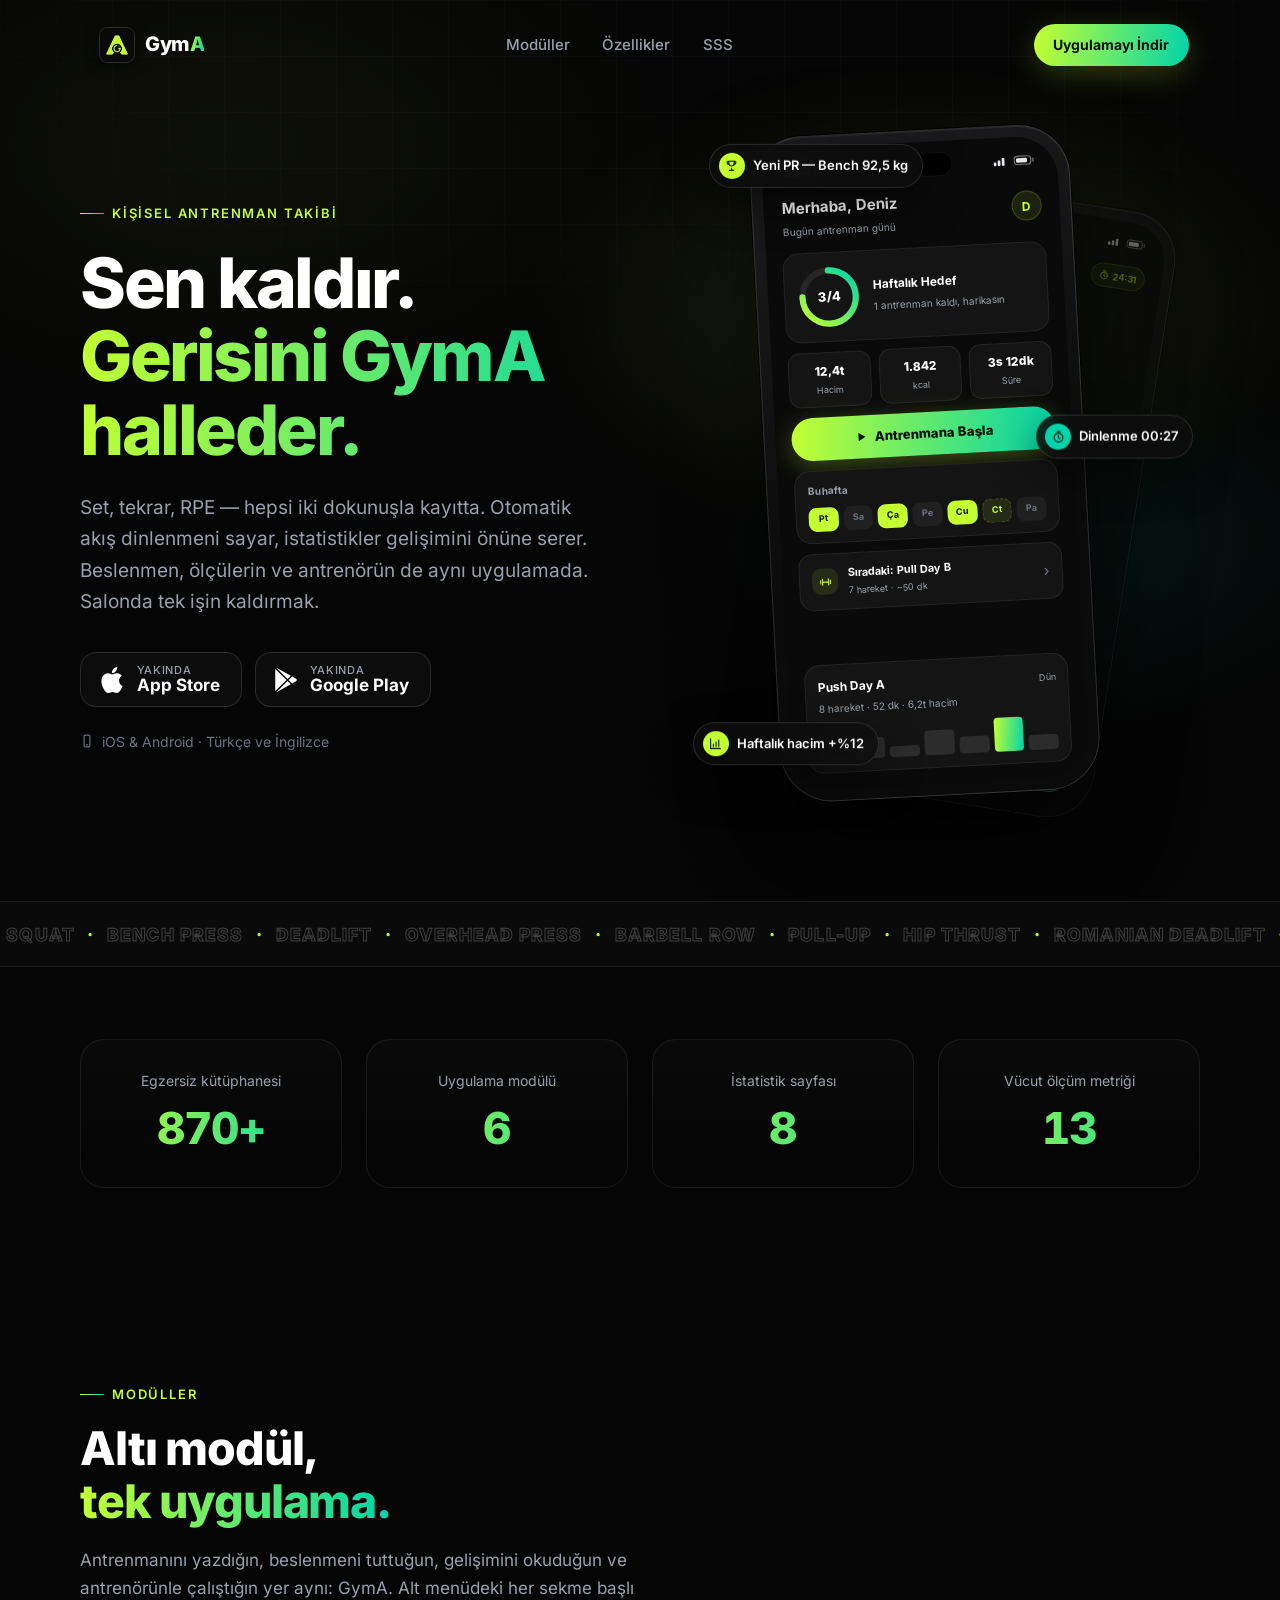
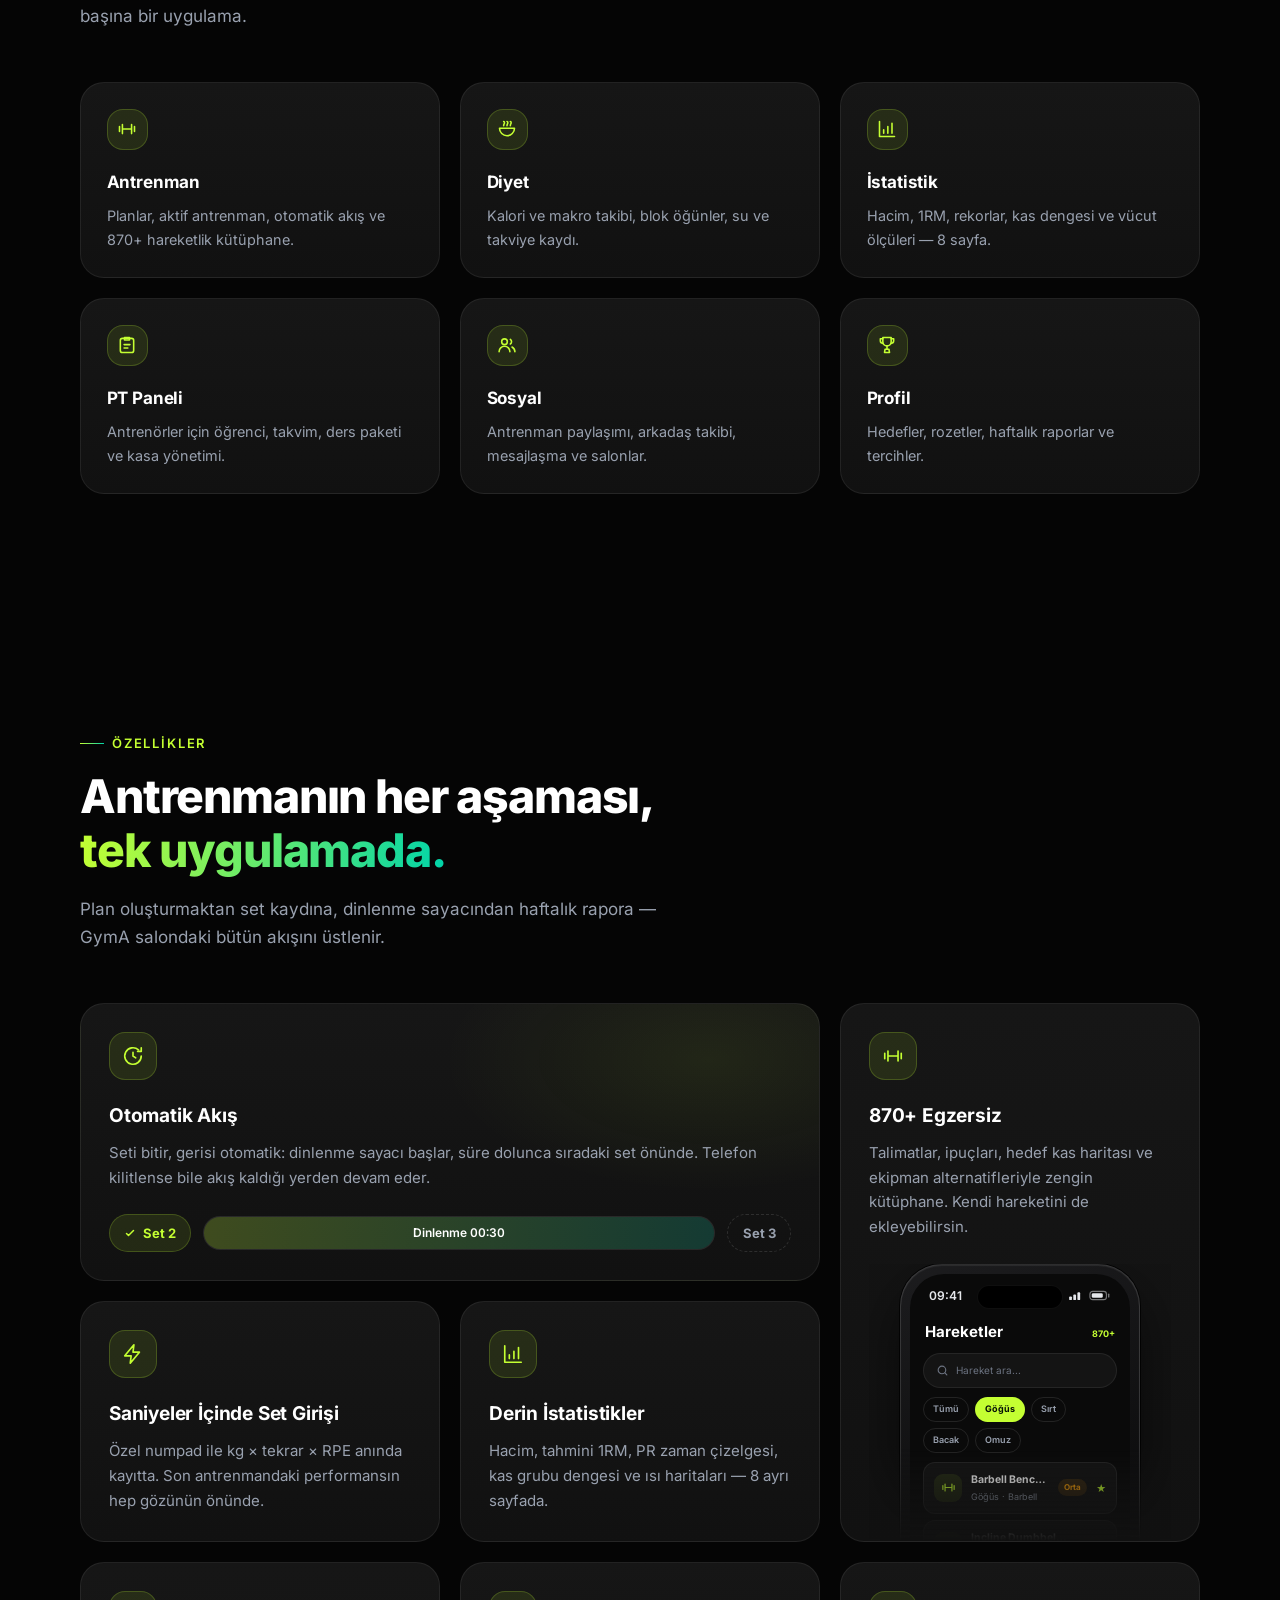
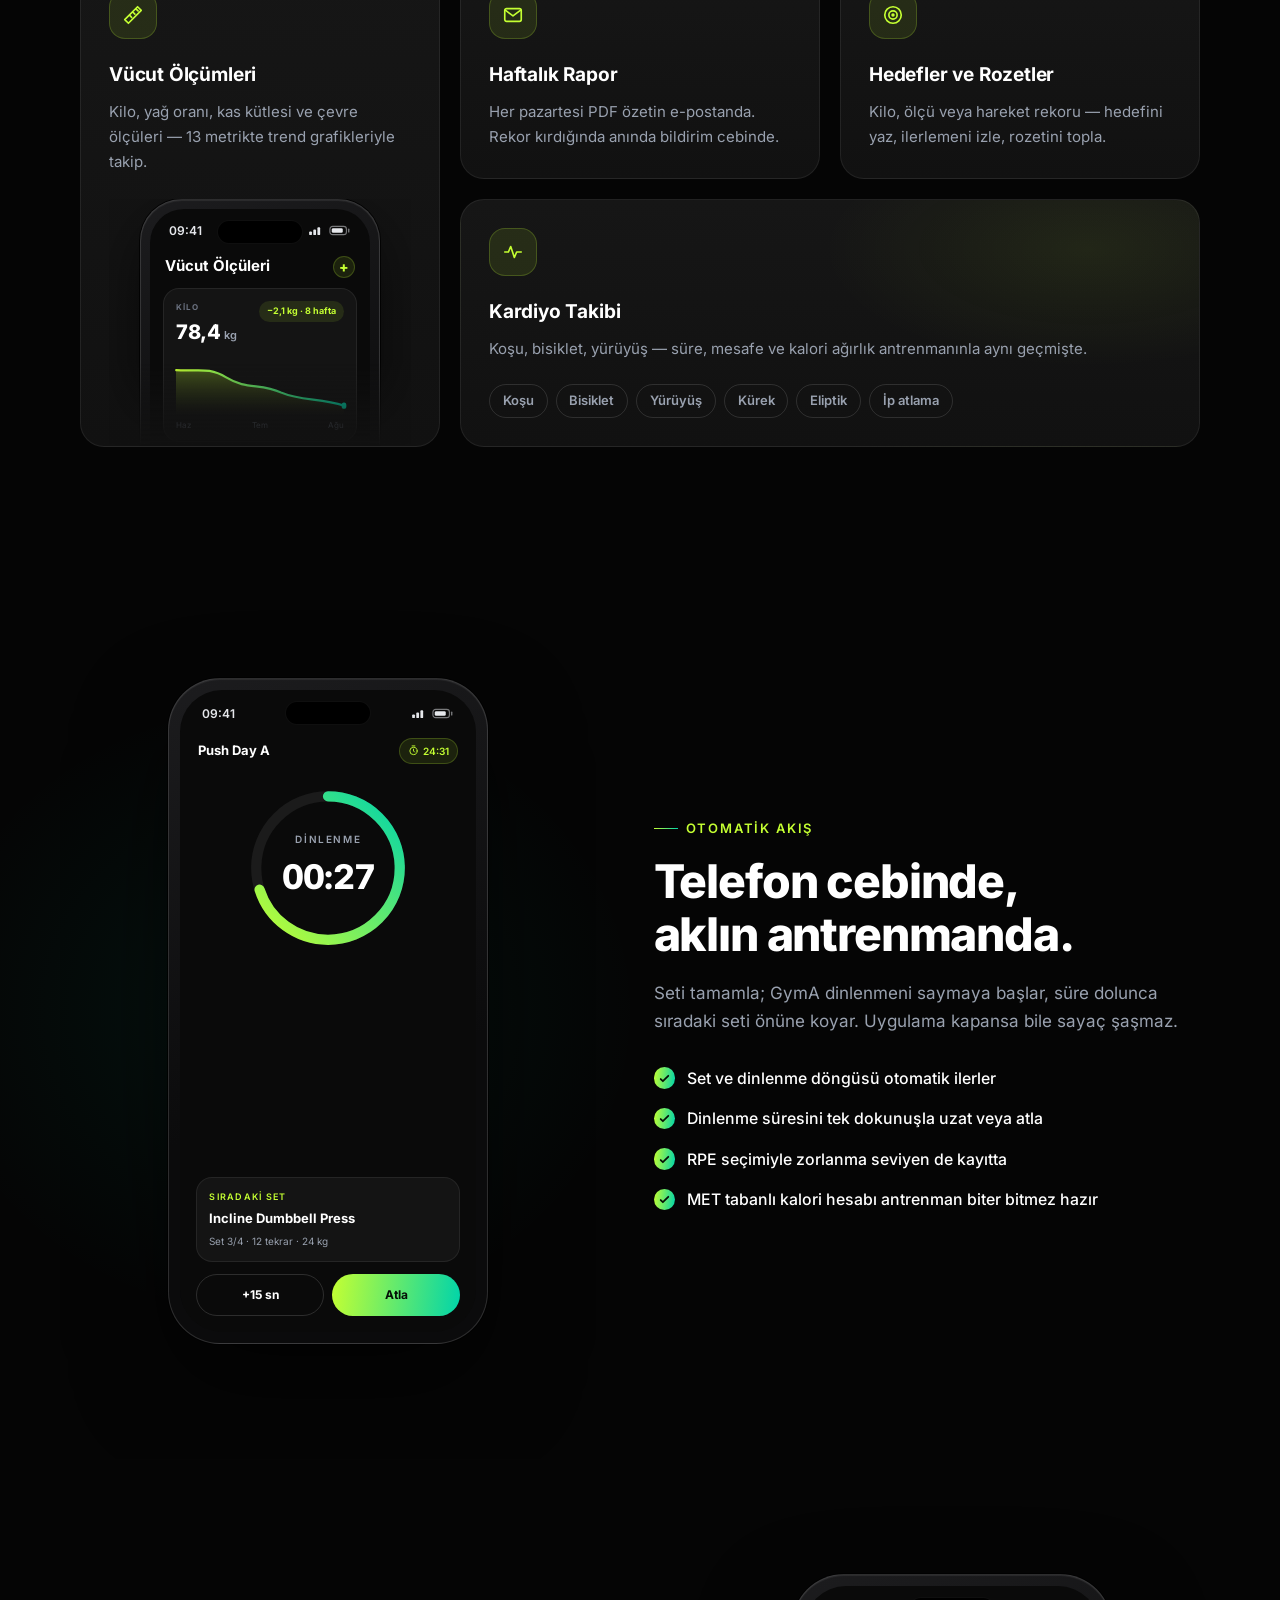
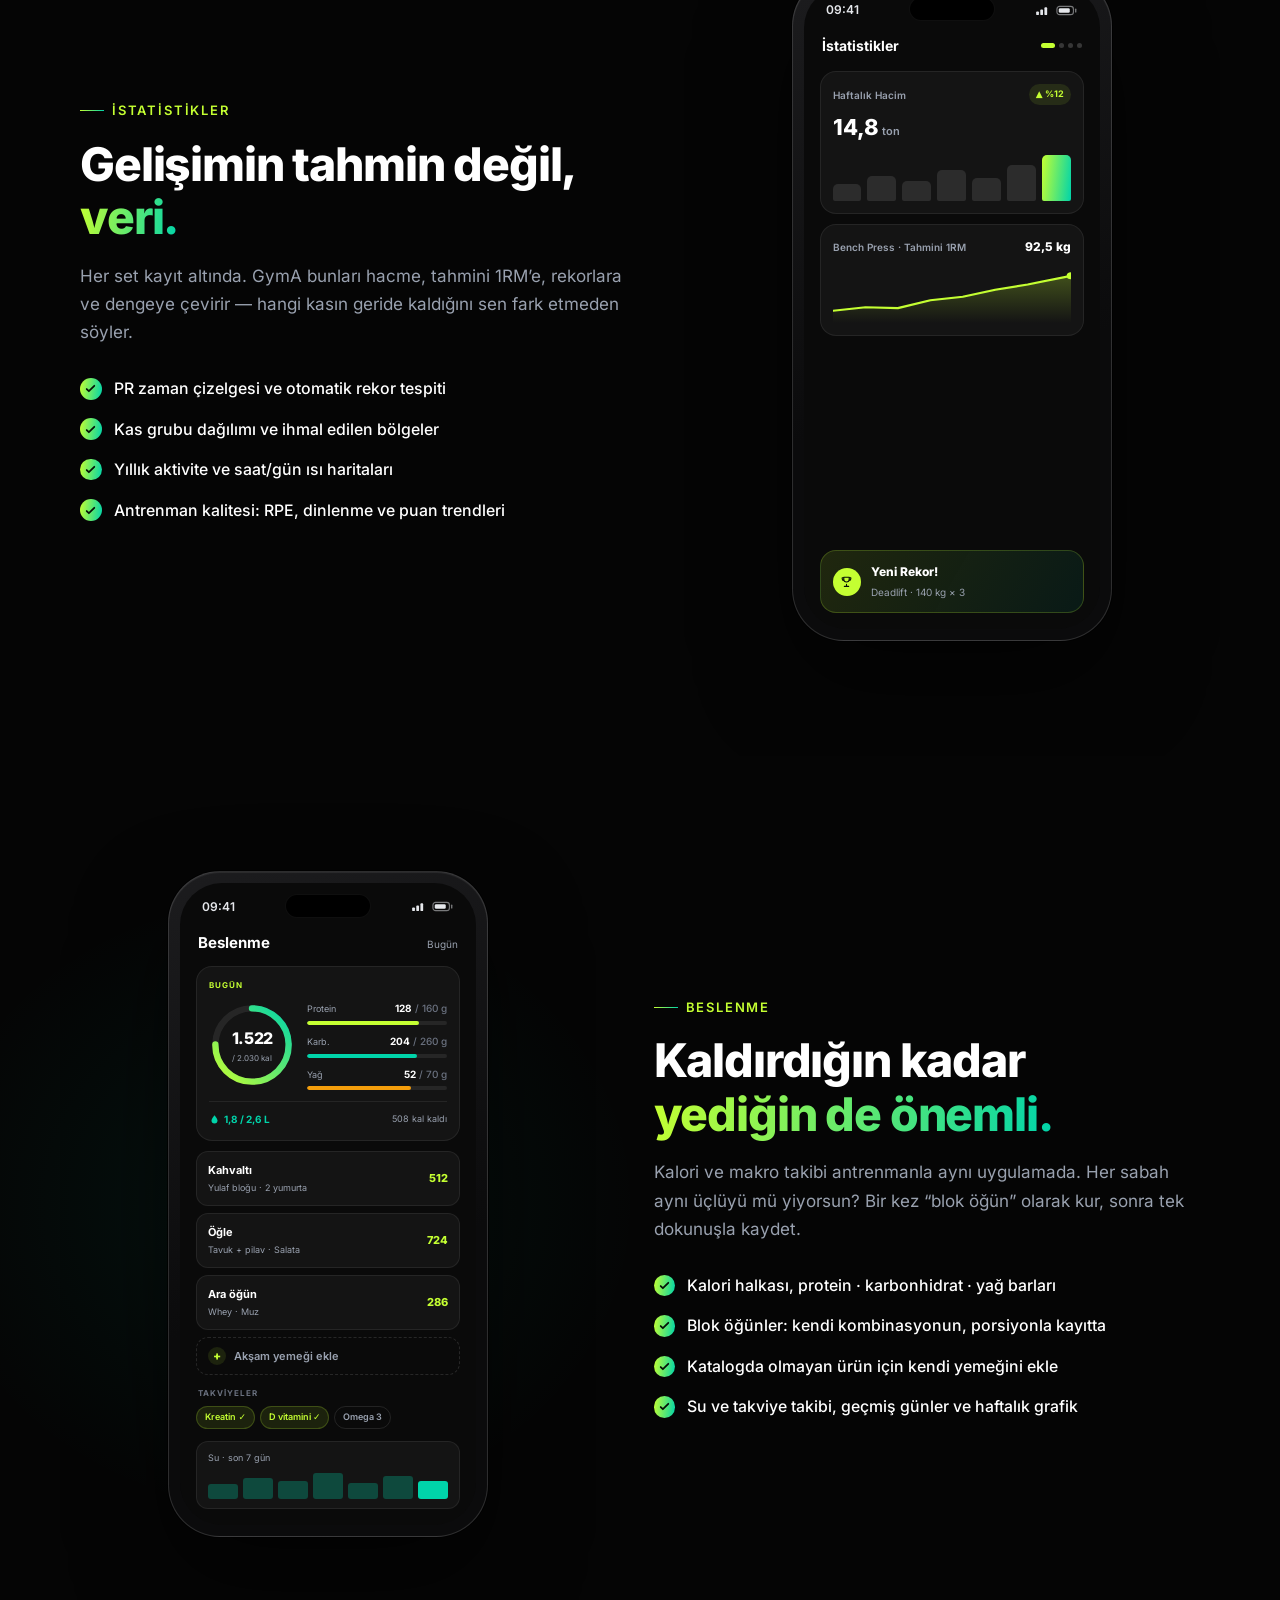
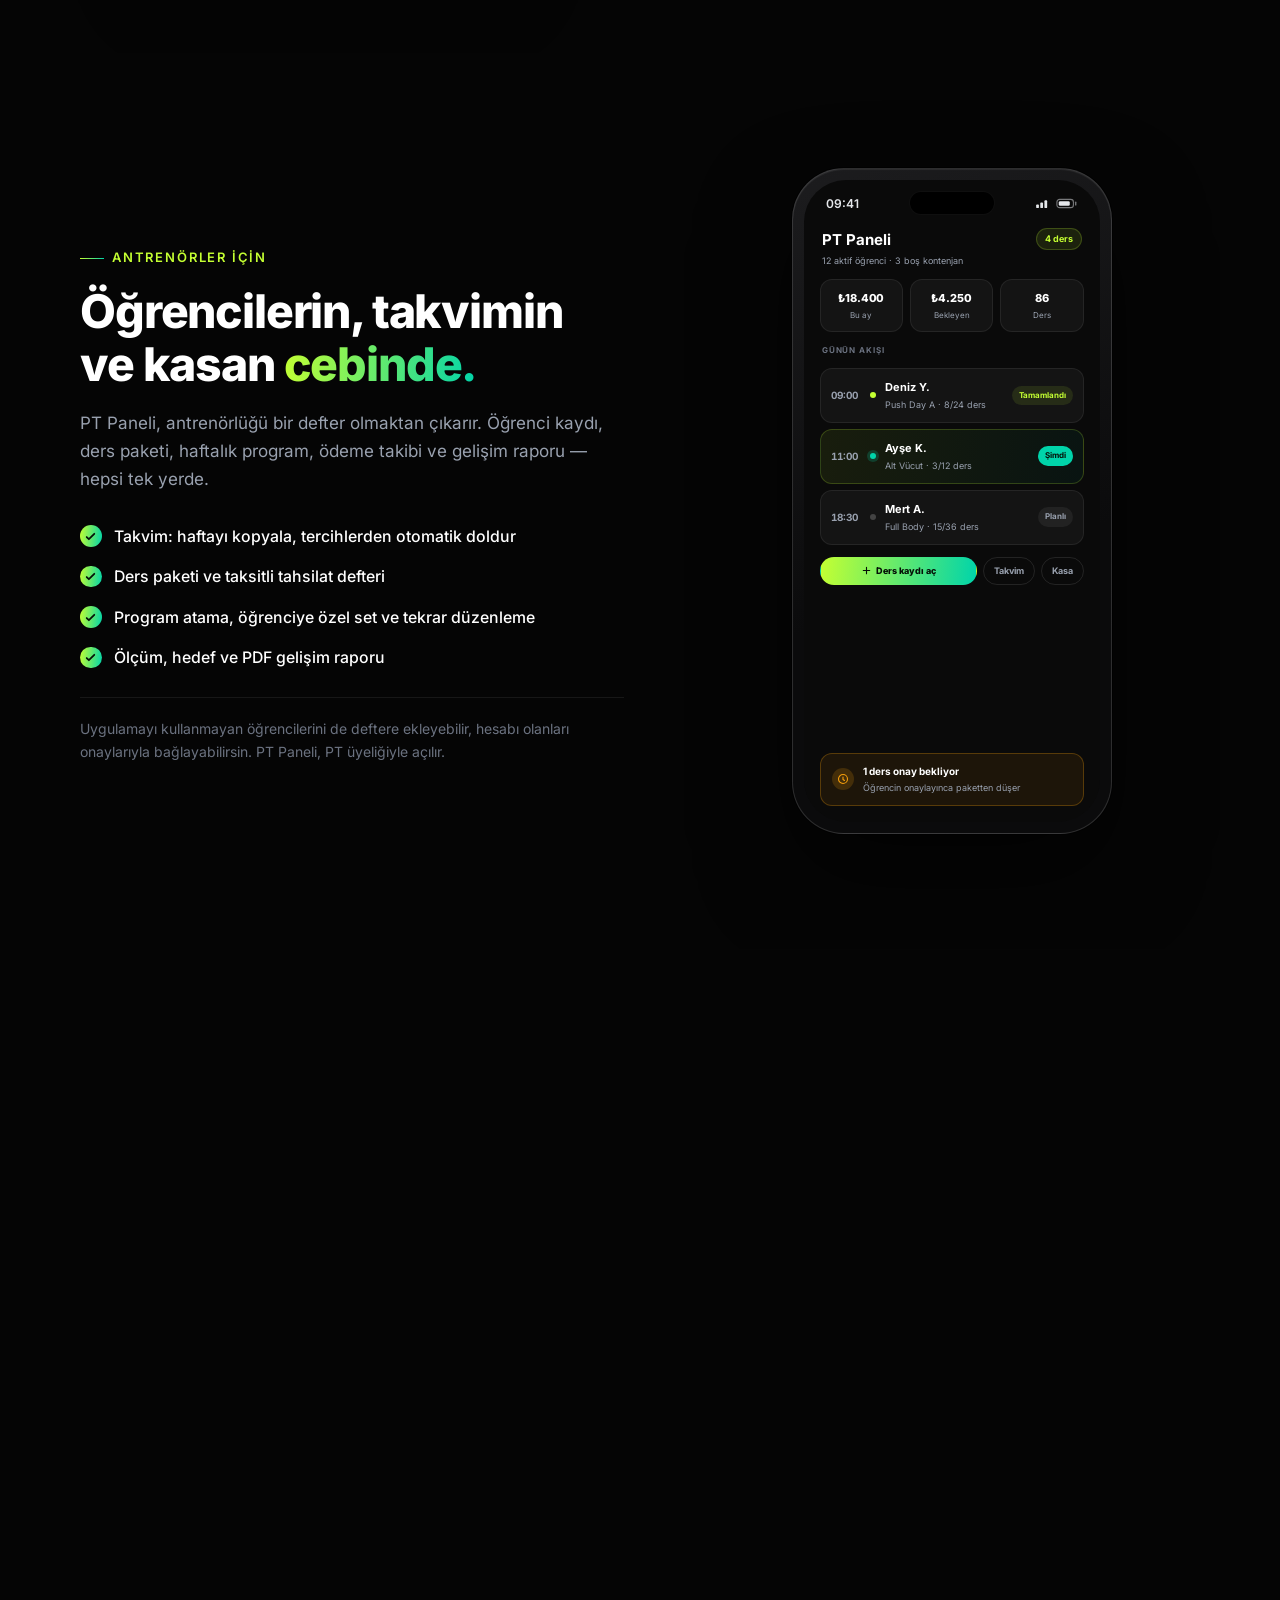
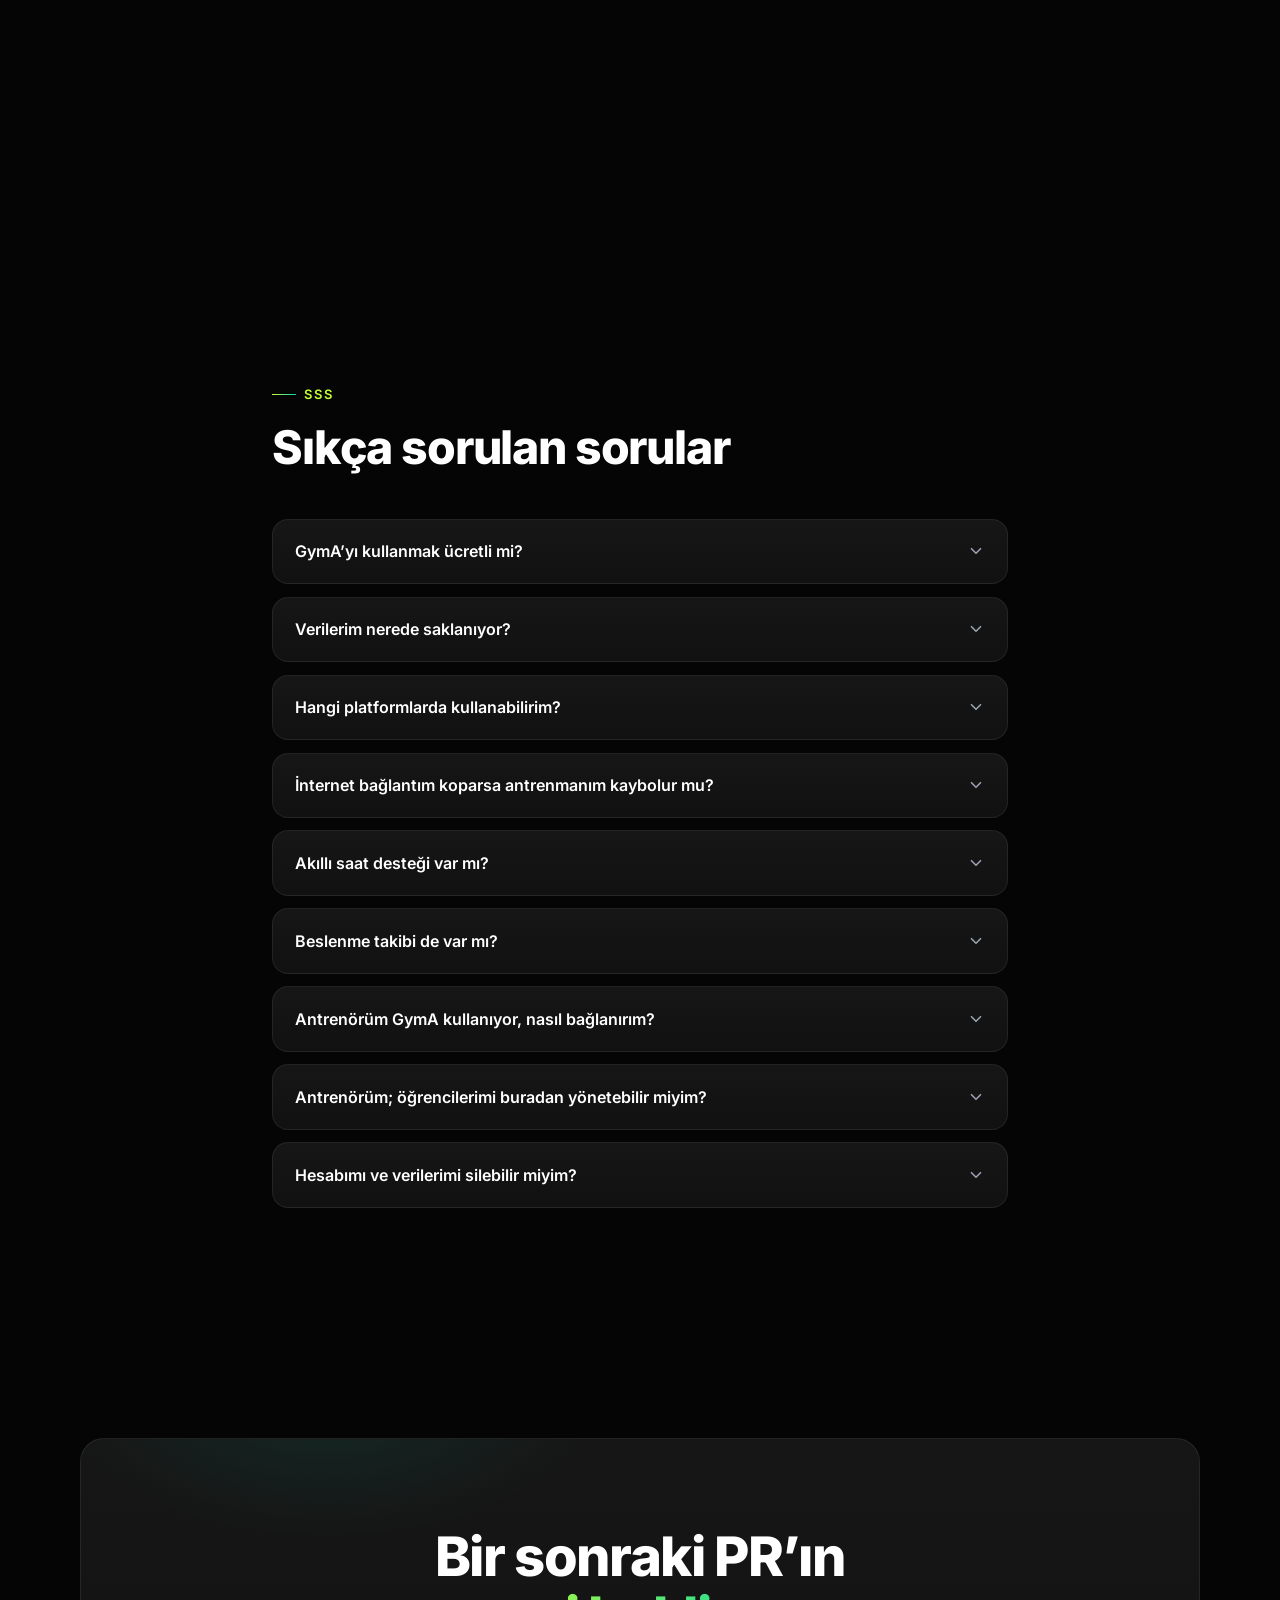
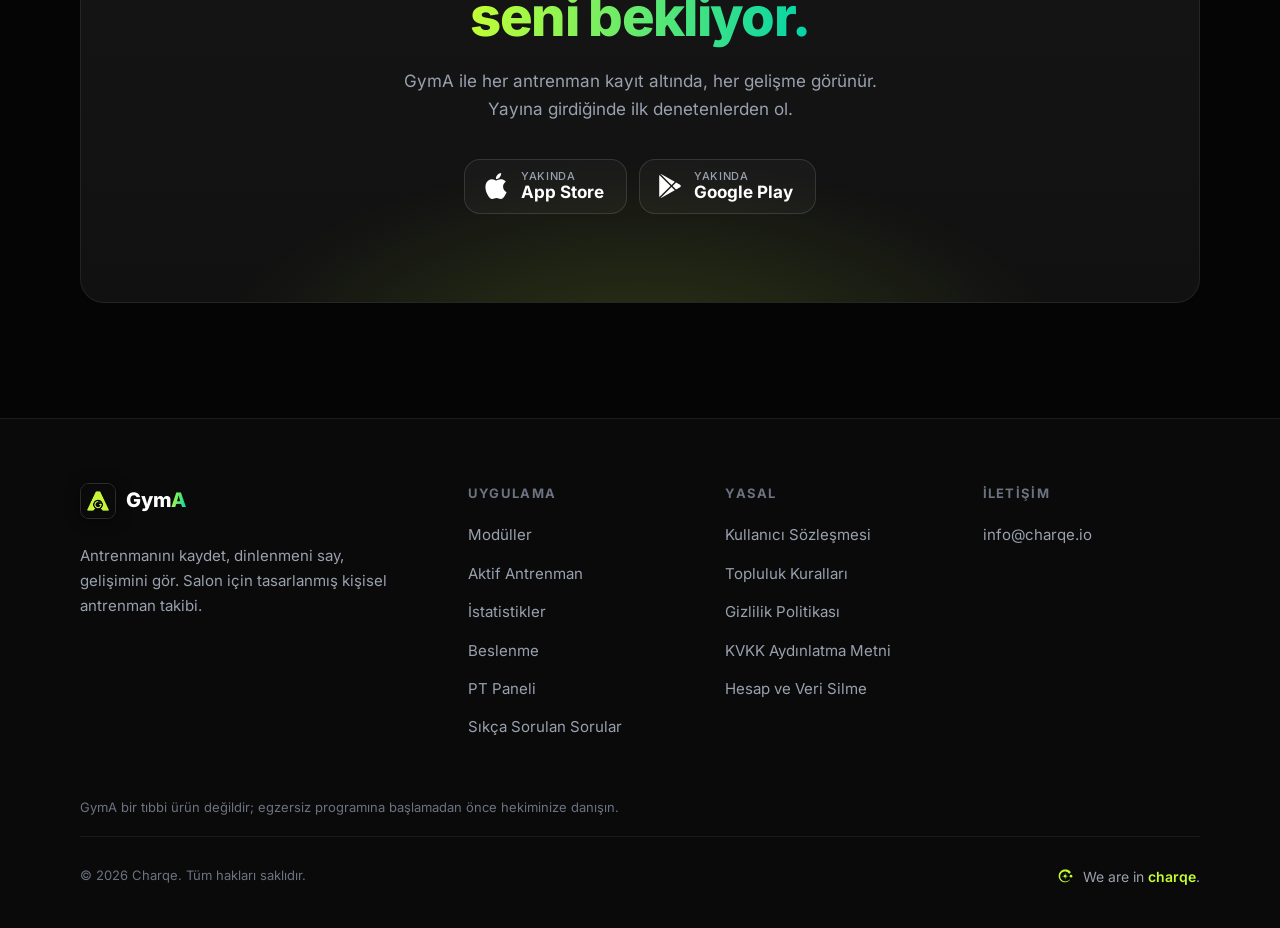
==== commit 91b4f089: "Deploy gyma.charqe.io charqe-io/gyma@1344445fd41b5a0c526b471f651f4b139dae613d" ====
--- a/index.html
+++ b/index.html
@@ -4,7 +4,7 @@
       if (window.matchMedia('(prefers-reduced-motion: reduce)').matches) {
         document.documentElement.classList.add('reduced-motion');
       }
-    </script><link rel="stylesheet" href="/_astro/account-deletion.Dudvu2yV.css">
+    </script><link rel="stylesheet" href="/_astro/account-deletion.ClmFzx1L.css">
 <link rel="stylesheet" href="/_astro/index.DcJ8GGd5.css"></head> <body> <header class="nav-wrap" data-astro-cid-4lunwx2e> <nav class="nav container" aria-label="Ana gezinme" data-astro-cid-4lunwx2e> <a href="/" class="logo" aria-label="GymA ana sayfa" data-astro-cid-tvrurpns> <img class="logo-mark" src="/logo-icon.png" alt="" width="36" height="36" data-astro-cid-tvrurpns> <span class="logo-text" data-astro-cid-tvrurpns>Gym<span class="grad-text" data-astro-cid-tvrurpns>A</span></span> </a>  <ul class="nav-links" data-astro-cid-4lunwx2e> <li data-astro-cid-4lunwx2e><a href="/#moduller" class="nav-link" data-astro-cid-4lunwx2e>Modüller</a></li><li data-astro-cid-4lunwx2e><a href="/#ozellikler" class="nav-link" data-astro-cid-4lunwx2e>Özellikler</a></li><li data-astro-cid-4lunwx2e><a href="/#sss" class="nav-link" data-astro-cid-4lunwx2e>SSS</a></li> </ul> <div class="nav-actions" data-astro-cid-4lunwx2e> <a href="/#indir" class="btn btn-primary nav-cta" data-astro-cid-4lunwx2e>Uygulamayı İndir</a> <button type="button" class="menu-btn" aria-expanded="false" aria-controls="mobile-menu" aria-label="Menüyü aç" data-label-open="Menüyü aç" data-label-close="Menüyü kapat" data-astro-cid-4lunwx2e> <svg class="icon-open" viewBox="0 0 24 24" fill="none" stroke="currentColor" stroke-width="2" stroke-linecap="round" width="22" height="22" aria-hidden="true" data-astro-cid-4lunwx2e> <path d="M4 7h16M4 12h16M4 17h16" data-astro-cid-4lunwx2e></path> </svg> <svg class="icon-close" viewBox="0 0 24 24" fill="none" stroke="currentColor" stroke-width="2" stroke-linecap="round" width="22" height="22" aria-hidden="true" data-astro-cid-4lunwx2e> <path d="M6 6l12 12M18 6L6 18" data-astro-cid-4lunwx2e></path> </svg> </button> </div> </nav> <div class="mobile-menu" id="mobile-menu" hidden data-astro-cid-4lunwx2e> <ul data-astro-cid-4lunwx2e> <li data-astro-cid-4lunwx2e><a href="/#moduller" class="mobile-link" data-astro-cid-4lunwx2e>Modüller</a></li><li data-astro-cid-4lunwx2e><a href="/#ozellikler" class="mobile-link" data-astro-cid-4lunwx2e>Özellikler</a></li><li data-astro-cid-4lunwx2e><a href="/#sss" class="mobile-link" data-astro-cid-4lunwx2e>SSS</a></li> <li data-astro-cid-4lunwx2e><a href="/#indir" class="btn btn-primary mobile-cta" data-astro-cid-4lunwx2e>Uygulamayı İndir</a></li> </ul> </div> </header>  <script type="module">const r=document.querySelector(".nav-wrap"),e=document.querySelector(".menu-btn"),n=document.getElementById("mobile-menu"),l=()=>{r?.classList.toggle("scrolled",window.scrollY>12)};l();window.addEventListener("scroll",l,{passive:!0});const s=e?.dataset.labelOpen??"",o=e?.dataset.labelClose??"",a=()=>{e?.setAttribute("aria-expanded","false"),e?.setAttribute("aria-label",s),n?.setAttribute("hidden","")};e?.addEventListener("click",()=>{e.getAttribute("aria-expanded")==="true"?a():(e.setAttribute("aria-expanded","true"),e.setAttribute("aria-label",o),n?.removeAttribute("hidden"))});n?.querySelectorAll("a").forEach(t=>t.addEventListener("click",a));window.addEventListener("keydown",t=>{t.key==="Escape"&&a()});</script> <main>   <section class="hero" data-astro-cid-j7pv25f6> <div class="bg-grid" aria-hidden="true" data-astro-cid-j7pv25f6></div> <div class="hero-glow" aria-hidden="true" data-astro-cid-j7pv25f6></div> <div class="container hero-inner" data-astro-cid-j7pv25f6> <div class="hero-copy" data-astro-cid-j7pv25f6> <p class="eyebrow" data-reveal data-astro-cid-j7pv25f6>Kişisel antrenman takibi</p> <h1 class="hero-title" data-astro-cid-j7pv25f6> <span class="hero-line" data-reveal data-delay="0.05" data-astro-cid-j7pv25f6>Sen kaldır.</span> <span class="hero-line grad-text" data-reveal data-delay="0.12" data-astro-cid-j7pv25f6>Gerisini GymA halleder.</span> </h1> <p class="hero-lead" data-reveal data-delay="0.2" data-astro-cid-j7pv25f6>
 Set, tekrar, RPE — hepsi iki dokunuşla kayıtta. Otomatik akış dinlenmeni sayar,
           istatistikler gelişimini önüne serer. Beslenmen, ölçülerin ve antrenörün de
@@ -65,6 +65,4 @@
 6
 </span> <span class="pa" data-astro-cid-f4ipiefr> <svg viewBox="0 0 24 24" width="14" height="14" fill="none" stroke="currentColor" stroke-width="2" stroke-linecap="round" stroke-linejoin="round" data-astro-cid-f4ipiefr><path d="M4 12v7a1 1 0 0 0 1 1h14a1 1 0 0 0 1-1v-7M12 15V3M8 7l4-4 4 4" data-astro-cid-f4ipiefr></path></svg> </span> </div> </div> <div class="post post-next" data-astro-cid-f4ipiefr> <div class="post-head" data-astro-cid-f4ipiefr> <span class="post-av av-alt" data-astro-cid-f4ipiefr>M</span> <div class="post-who" data-astro-cid-f4ipiefr> <p class="post-name" data-astro-cid-f4ipiefr>Mert A.</p> <p class="post-meta" data-astro-cid-f4ipiefr>4 sa · Yeni rozet kazandı</p> </div> </div> <p class="post-text" data-astro-cid-f4ipiefr>30 antrenmanlık seriyi tamamladım 🔥</p> </div> </div>   </div> </div>  </div> </div> </div> </section>  <section class="section" id="sss" data-astro-cid-j7pv25f6> <div class="container faq-container" data-astro-cid-j7pv25f6> <p class="eyebrow" data-reveal data-astro-cid-j7pv25f6>SSS</p> <h2 class="section-title" data-reveal data-delay="0.06" data-astro-cid-j7pv25f6>Sıkça sorulan sorular</h2> <div class="faq-list" data-astro-cid-j7pv25f6> <details class="faq-item" data-reveal data-delay="0.1" data-astro-cid-j7pv25f6> <summary data-astro-cid-j7pv25f6> <span data-astro-cid-j7pv25f6>GymA’yı kullanmak ücretli mi?</span> <svg class="faq-chevron" viewBox="0 0 24 24" width="18" height="18" fill="none" stroke="currentColor" stroke-width="2.2" stroke-linecap="round" stroke-linejoin="round" aria-hidden="true" data-astro-cid-j7pv25f6> <path d="m6 9 6 6 6-6" data-astro-cid-j7pv25f6></path> </svg> </summary> <p data-astro-cid-j7pv25f6>GymA’yı indirmek ve kullanmak ücretsizdir. İleride eklenebilecek premium özellikler öncesinde kullanıcılar açıkça bilgilendirilir.</p> </details><details class="faq-item" data-reveal data-delay="0.15000000000000002" data-astro-cid-j7pv25f6> <summary data-astro-cid-j7pv25f6> <span data-astro-cid-j7pv25f6>Verilerim nerede saklanıyor?</span> <svg class="faq-chevron" viewBox="0 0 24 24" width="18" height="18" fill="none" stroke="currentColor" stroke-width="2.2" stroke-linecap="round" stroke-linejoin="round" aria-hidden="true" data-astro-cid-j7pv25f6> <path d="m6 9 6 6 6-6" data-astro-cid-j7pv25f6></path> </svg> </summary> <p data-astro-cid-j7pv25f6>Verilerin, Avrupa Birliği (Frankfurt) bölgesindeki sunucularda hesabına özel olarak saklanır ve yalnızca sana hizmet vermek için işlenir. Ayrıntılar için Gizlilik Politikası sayfamıza göz atabilirsin.</p> </details><details class="faq-item" data-reveal data-delay="0.2" data-astro-cid-j7pv25f6> <summary data-astro-cid-j7pv25f6> <span data-astro-cid-j7pv25f6>Hangi platformlarda kullanabilirim?</span> <svg class="faq-chevron" viewBox="0 0 24 24" width="18" height="18" fill="none" stroke="currentColor" stroke-width="2.2" stroke-linecap="round" stroke-linejoin="round" aria-hidden="true" data-astro-cid-j7pv25f6> <path d="m6 9 6 6 6-6" data-astro-cid-j7pv25f6></path> </svg> </summary> <p data-astro-cid-j7pv25f6>GymA, iOS ve Android için geliştiriliyor; her iki platformda da aynı deneyimi sunar.</p> </details><details class="faq-item" data-reveal data-delay="0.25" data-astro-cid-j7pv25f6> <summary data-astro-cid-j7pv25f6> <span data-astro-cid-j7pv25f6>İnternet bağlantım koparsa antrenmanım kaybolur mu?</span> <svg class="faq-chevron" viewBox="0 0 24 24" width="18" height="18" fill="none" stroke="currentColor" stroke-width="2.2" stroke-linecap="round" stroke-linejoin="round" aria-hidden="true" data-astro-cid-j7pv25f6> <path d="m6 9 6 6 6-6" data-astro-cid-j7pv25f6></path> </svg> </summary> <p data-astro-cid-j7pv25f6>Hayır. Aktif antrenmanın cihazında kayıtlı kalır; uygulama kapansa veya bağlantı kopsa bile kaldığın yerden devam edersin. Bağlantı geldiğinde her şey otomatik senkronize edilir.</p> </details><details class="faq-item" data-reveal data-delay="0.30000000000000004" data-astro-cid-j7pv25f6> <summary data-astro-cid-j7pv25f6> <span data-astro-cid-j7pv25f6>Akıllı saat desteği var mı?</span> <svg class="faq-chevron" viewBox="0 0 24 24" width="18" height="18" fill="none" stroke="currentColor" stroke-width="2.2" stroke-linecap="round" stroke-linejoin="round" aria-hidden="true" data-astro-cid-j7pv25f6> <path d="m6 9 6 6 6-6" data-astro-cid-j7pv25f6></path> </svg> </summary> <p data-astro-cid-j7pv25f6>Huawei Watch entegrasyonu geliştirme aşamasında. Apple Watch desteği ise yol haritamızda — nabız ve kalori verileri antrenmanına otomatik işlenecek.</p> </details><details class="faq-item" data-reveal data-delay="0.35" data-astro-cid-j7pv25f6> <summary data-astro-cid-j7pv25f6> <span data-astro-cid-j7pv25f6>Beslenme takibi de var mı?</span> <svg class="faq-chevron" viewBox="0 0 24 24" width="18" height="18" fill="none" stroke="currentColor" stroke-width="2.2" stroke-linecap="round" stroke-linejoin="round" aria-hidden="true" data-astro-cid-j7pv25f6> <path d="m6 9 6 6 6-6" data-astro-cid-j7pv25f6></path> </svg> </summary> <p data-astro-cid-j7pv25f6>Evet. Diyet sekmesinde günlük kalori ve makro takibi, su ve takviye kaydı yapabilirsin. Sık yediğin kombinasyonları “blok öğün” olarak bir kez kurup sonra tek dokunuşla kaydedersin; katalogda olmayan ürünler için kendi yemeğini de ekleyebilirsin.</p> </details><details class="faq-item" data-reveal data-delay="0.4" data-astro-cid-j7pv25f6> <summary data-astro-cid-j7pv25f6> <span data-astro-cid-j7pv25f6>Antrenörüm GymA kullanıyor, nasıl bağlanırım?</span> <svg class="faq-chevron" viewBox="0 0 24 24" width="18" height="18" fill="none" stroke="currentColor" stroke-width="2.2" stroke-linecap="round" stroke-linejoin="round" aria-hidden="true" data-astro-cid-j7pv25f6> <path d="m6 9 6 6 6-6" data-astro-cid-j7pv25f6></path> </svg> </summary> <p data-astro-cid-j7pv25f6>Antrenörün sana uygulamadan bir bağlantı isteği gönderir; sen onayladığında antrenman ve ölçüm verilerin ona salt okunur olarak açılır. Bağlantıyı istediğin an Ayarlar → Antrenörüm ekranından kaldırabilirsin. Antrenörün olmadan da uygulamanın tamamını kullanabilirsin.</p> </details><details class="faq-item" data-reveal data-delay="0.45000000000000007" data-astro-cid-j7pv25f6> <summary data-astro-cid-j7pv25f6> <span data-astro-cid-j7pv25f6>Antrenörüm; öğrencilerimi buradan yönetebilir miyim?</span> <svg class="faq-chevron" viewBox="0 0 24 24" width="18" height="18" fill="none" stroke="currentColor" stroke-width="2.2" stroke-linecap="round" stroke-linejoin="round" aria-hidden="true" data-astro-cid-j7pv25f6> <path d="m6 9 6 6 6-6" data-astro-cid-j7pv25f6></path> </svg> </summary> <p data-astro-cid-j7pv25f6>Evet. PT Paneli’nde öğrenci kaydı, haftalık ders takvimi, ders paketi ve taksitli tahsilat defteri, program atama ve PDF gelişim raporu bulunur. Uygulamayı kullanmayan öğrencilerini de kendi defterine ekleyebilirsin. Panel, PT üyeliğiyle açılır.</p> </details><details class="faq-item" data-reveal data-delay="0.5" data-astro-cid-j7pv25f6> <summary data-astro-cid-j7pv25f6> <span data-astro-cid-j7pv25f6>Hesabımı ve verilerimi silebilir miyim?</span> <svg class="faq-chevron" viewBox="0 0 24 24" width="18" height="18" fill="none" stroke="currentColor" stroke-width="2.2" stroke-linecap="round" stroke-linejoin="round" aria-hidden="true" data-astro-cid-j7pv25f6> <path d="m6 9 6 6 6-6" data-astro-cid-j7pv25f6></path> </svg> </summary> <p data-astro-cid-j7pv25f6>Evet. Hesabını istediğin an kalıcı olarak silebilirsin; tüm kişisel verilerin sistemlerimizden kaldırılır. Destek için info@charqe.io adresine de yazabilirsin.</p> </details> </div> </div> </section>  <section class="section" id="indir" data-astro-cid-j7pv25f6> <div class="container" data-astro-cid-j7pv25f6> <div class="cta card" data-reveal data-astro-cid-j7pv25f6> <div class="cta-glow" aria-hidden="true" data-astro-cid-j7pv25f6></div> <h2 class="cta-title" data-astro-cid-j7pv25f6>Bir sonraki PR’ın<br data-astro-cid-j7pv25f6><span class="grad-text" data-astro-cid-j7pv25f6>seni bekliyor.</span></h2> <p class="cta-lead" data-astro-cid-j7pv25f6>
 GymA ile her antrenman kayıt altında, her gelişme görünür. Yayına girdiğinde ilk denetenlerden ol.
-</p> <div class="store-buttons cta-stores" data-astro-cid-pcxf2bmp> <a class="store-btn" href="#indir" aria-label="App Store'dan indir" data-astro-cid-pcxf2bmp> <svg role="img" viewBox="0 0 24 24" width="26" height="26" fill="currentColor" aria-hidden="true" data-astro-cid-pcxf2bmp> <path d="M12.152 6.896c-.948 0-2.415-1.078-3.96-1.04-2.04.027-3.91 1.183-4.961 3.014-2.117 3.675-.546 9.103 1.519 12.09 1.013 1.454 2.208 3.09 3.792 3.039 1.52-.065 2.09-.987 3.935-.987 1.831 0 2.35.987 3.96.948 1.637-.026 2.676-1.48 3.676-2.948 1.156-1.688 1.636-3.325 1.662-3.415-.039-.013-3.182-1.221-3.22-4.857-.026-3.04 2.48-4.494 2.597-4.559-1.429-2.09-3.623-2.324-4.39-2.376-2-.156-3.675 1.09-4.61 1.09zM15.53 3.83c.843-1.012 1.4-2.427 1.245-3.83-1.207.052-2.662.805-3.532 1.818-.78.896-1.454 2.338-1.273 3.714 1.338.104 2.715-.688 3.559-1.701" data-astro-cid-pcxf2bmp></path> </svg> <span class="store-text" data-astro-cid-pcxf2bmp> <span class="store-small" data-astro-cid-pcxf2bmp>Yakında</span> <span class="store-big" data-astro-cid-pcxf2bmp>App Store</span> </span> </a> <a class="store-btn" href="#indir" aria-label="Google Play'den indir" data-astro-cid-pcxf2bmp> <svg role="img" viewBox="0 0 24 24" width="24" height="24" fill="currentColor" aria-hidden="true" data-astro-cid-pcxf2bmp> <path d="M22.018 13.298l-3.919 2.218-3.515-3.493 3.543-3.521 3.891 2.202a1.49 1.49 0 0 1 0 2.594zM1.337.924a1.486 1.486 0 0 0-.112.568v21.017c0 .217.045.419.124.6l11.155-11.087L1.337.924zm12.207 10.065l3.258-3.238L3.45.195a1.466 1.466 0 0 0-.946-.179l11.04 10.973zm0 2.067l-11 10.933c.298.036.612-.016.906-.183l13.324-7.54-3.23-3.21z" data-astro-cid-pcxf2bmp></path> </svg> <span class="store-text" data-astro-cid-pcxf2bmp> <span class="store-small" data-astro-cid-pcxf2bmp>Yakında</span> <span class="store-big" data-astro-cid-pcxf2bmp>Google Play</span> </span> </a> </div>  </div> </div> </section>  </main> <footer class="footer" data-astro-cid-gcn2mc3v> <div class="container" data-astro-cid-gcn2mc3v> <div class="footer-grid" data-astro-cid-gcn2mc3v> <div class="footer-brand" data-astro-cid-gcn2mc3v> <a href="/" class="logo" aria-label="GymA ana sayfa" data-astro-cid-tvrurpns> <img class="logo-mark" src="/logo-icon.png" alt="" width="36" height="36" data-astro-cid-tvrurpns> <span class="logo-text" data-astro-cid-tvrurpns>Gym<span class="grad-text" data-astro-cid-tvrurpns>A</span></span> </a>  <p class="footer-tagline" data-astro-cid-gcn2mc3v> Antrenmanını kaydet, dinlenmeni say, gelişimini gör. Salon için tasarlanmış kişisel antrenman takibi. </p> </div> <nav class="footer-col" aria-label="Uygulama bağlantıları" data-astro-cid-gcn2mc3v> <h3 data-astro-cid-gcn2mc3v>Uygulama</h3> <ul data-astro-cid-gcn2mc3v> <li data-astro-cid-gcn2mc3v><a href="/#moduller" data-astro-cid-gcn2mc3v>Modüller</a></li><li data-astro-cid-gcn2mc3v><a href="/#antrenman" data-astro-cid-gcn2mc3v>Aktif Antrenman</a></li><li data-astro-cid-gcn2mc3v><a href="/#istatistik" data-astro-cid-gcn2mc3v>İstatistikler</a></li><li data-astro-cid-gcn2mc3v><a href="/#beslenme" data-astro-cid-gcn2mc3v>Beslenme</a></li><li data-astro-cid-gcn2mc3v><a href="/#pt" data-astro-cid-gcn2mc3v>PT Paneli</a></li><li data-astro-cid-gcn2mc3v><a href="/#sss" data-astro-cid-gcn2mc3v>Sıkça Sorulan Sorular</a></li> </ul> </nav> <nav class="footer-col" aria-label="Yasal bağlantılar" data-astro-cid-gcn2mc3v> <h3 data-astro-cid-gcn2mc3v>Yasal</h3> <ul data-astro-cid-gcn2mc3v> <li data-astro-cid-gcn2mc3v><a href="/kullanici-sozlesmesi" data-astro-cid-gcn2mc3v>Kullanıcı Sözleşmesi</a></li><li data-astro-cid-gcn2mc3v><a href="/topluluk-kurallari" data-astro-cid-gcn2mc3v>Topluluk Kuralları</a></li><li data-astro-cid-gcn2mc3v><a href="/gizlilik-politikasi" data-astro-cid-gcn2mc3v>Gizlilik Politikası</a></li><li data-astro-cid-gcn2mc3v><a href="/kvkk-aydinlatma-metni" data-astro-cid-gcn2mc3v>KVKK Aydınlatma Metni</a></li><li data-astro-cid-gcn2mc3v><a href="/hesap-silme" data-astro-cid-gcn2mc3v>Hesap ve Veri Silme</a></li> </ul> </nav> <div class="footer-col" data-astro-cid-gcn2mc3v> <h3 data-astro-cid-gcn2mc3v>İletişim</h3> <ul data-astro-cid-gcn2mc3v> <li data-astro-cid-gcn2mc3v> <a href="mailto:info@charqe.io" data-astro-cid-gcn2mc3v>info@charqe.io</a> </li> </ul> </div> </div> <p class="footer-disclaimer" data-astro-cid-gcn2mc3v> GymA bir tıbbi ürün değildir; egzersiz programına başlamadan önce hekiminize danışın. </p> <div class="footer-bottom" data-astro-cid-gcn2mc3v> <p data-astro-cid-gcn2mc3v>© 2026 Charqe. Tüm hakları saklıdır.</p> <p class="footer-charqe" data-astro-cid-gcn2mc3v>
-We are in <a href="https://charqe.io" target="_blank" rel="noopener" data-astro-cid-gcn2mc3v>charqe</a>.
-</p> </div> </div> </footer>  </body></html>  <script type="module" src="/_astro/index.astro_astro_type_script_index_0_lang.4aIZ9YIg.js"></script>+</p> <div class="store-buttons cta-stores" data-astro-cid-pcxf2bmp> <a class="store-btn" href="#indir" aria-label="App Store'dan indir" data-astro-cid-pcxf2bmp> <svg role="img" viewBox="0 0 24 24" width="26" height="26" fill="currentColor" aria-hidden="true" data-astro-cid-pcxf2bmp> <path d="M12.152 6.896c-.948 0-2.415-1.078-3.96-1.04-2.04.027-3.91 1.183-4.961 3.014-2.117 3.675-.546 9.103 1.519 12.09 1.013 1.454 2.208 3.09 3.792 3.039 1.52-.065 2.09-.987 3.935-.987 1.831 0 2.35.987 3.96.948 1.637-.026 2.676-1.48 3.676-2.948 1.156-1.688 1.636-3.325 1.662-3.415-.039-.013-3.182-1.221-3.22-4.857-.026-3.04 2.48-4.494 2.597-4.559-1.429-2.09-3.623-2.324-4.39-2.376-2-.156-3.675 1.09-4.61 1.09zM15.53 3.83c.843-1.012 1.4-2.427 1.245-3.83-1.207.052-2.662.805-3.532 1.818-.78.896-1.454 2.338-1.273 3.714 1.338.104 2.715-.688 3.559-1.701" data-astro-cid-pcxf2bmp></path> </svg> <span class="store-text" data-astro-cid-pcxf2bmp> <span class="store-small" data-astro-cid-pcxf2bmp>Yakında</span> <span class="store-big" data-astro-cid-pcxf2bmp>App Store</span> </span> </a> <a class="store-btn" href="#indir" aria-label="Google Play'den indir" data-astro-cid-pcxf2bmp> <svg role="img" viewBox="0 0 24 24" width="24" height="24" fill="currentColor" aria-hidden="true" data-astro-cid-pcxf2bmp> <path d="M22.018 13.298l-3.919 2.218-3.515-3.493 3.543-3.521 3.891 2.202a1.49 1.49 0 0 1 0 2.594zM1.337.924a1.486 1.486 0 0 0-.112.568v21.017c0 .217.045.419.124.6l11.155-11.087L1.337.924zm12.207 10.065l3.258-3.238L3.45.195a1.466 1.466 0 0 0-.946-.179l11.04 10.973zm0 2.067l-11 10.933c.298.036.612-.016.906-.183l13.324-7.54-3.23-3.21z" data-astro-cid-pcxf2bmp></path> </svg> <span class="store-text" data-astro-cid-pcxf2bmp> <span class="store-small" data-astro-cid-pcxf2bmp>Yakında</span> <span class="store-big" data-astro-cid-pcxf2bmp>Google Play</span> </span> </a> </div>  </div> </div> </section>  </main> <footer class="footer" data-astro-cid-gcn2mc3v> <div class="container" data-astro-cid-gcn2mc3v> <div class="footer-grid" data-astro-cid-gcn2mc3v> <div class="footer-brand" data-astro-cid-gcn2mc3v> <a href="/" class="logo" aria-label="GymA ana sayfa" data-astro-cid-tvrurpns> <img class="logo-mark" src="/logo-icon.png" alt="" width="36" height="36" data-astro-cid-tvrurpns> <span class="logo-text" data-astro-cid-tvrurpns>Gym<span class="grad-text" data-astro-cid-tvrurpns>A</span></span> </a>  <p class="footer-tagline" data-astro-cid-gcn2mc3v> Antrenmanını kaydet, dinlenmeni say, gelişimini gör. Salon için tasarlanmış kişisel antrenman takibi. </p> </div> <nav class="footer-col" aria-label="Uygulama bağlantıları" data-astro-cid-gcn2mc3v> <h3 data-astro-cid-gcn2mc3v>Uygulama</h3> <ul data-astro-cid-gcn2mc3v> <li data-astro-cid-gcn2mc3v><a href="/#moduller" data-astro-cid-gcn2mc3v>Modüller</a></li><li data-astro-cid-gcn2mc3v><a href="/#antrenman" data-astro-cid-gcn2mc3v>Aktif Antrenman</a></li><li data-astro-cid-gcn2mc3v><a href="/#istatistik" data-astro-cid-gcn2mc3v>İstatistikler</a></li><li data-astro-cid-gcn2mc3v><a href="/#beslenme" data-astro-cid-gcn2mc3v>Beslenme</a></li><li data-astro-cid-gcn2mc3v><a href="/#pt" data-astro-cid-gcn2mc3v>PT Paneli</a></li><li data-astro-cid-gcn2mc3v><a href="/#sss" data-astro-cid-gcn2mc3v>Sıkça Sorulan Sorular</a></li> </ul> </nav> <nav class="footer-col" aria-label="Yasal bağlantılar" data-astro-cid-gcn2mc3v> <h3 data-astro-cid-gcn2mc3v>Yasal</h3> <ul data-astro-cid-gcn2mc3v> <li data-astro-cid-gcn2mc3v><a href="/kullanici-sozlesmesi" data-astro-cid-gcn2mc3v>Kullanıcı Sözleşmesi</a></li><li data-astro-cid-gcn2mc3v><a href="/topluluk-kurallari" data-astro-cid-gcn2mc3v>Topluluk Kuralları</a></li><li data-astro-cid-gcn2mc3v><a href="/gizlilik-politikasi" data-astro-cid-gcn2mc3v>Gizlilik Politikası</a></li><li data-astro-cid-gcn2mc3v><a href="/kvkk-aydinlatma-metni" data-astro-cid-gcn2mc3v>KVKK Aydınlatma Metni</a></li><li data-astro-cid-gcn2mc3v><a href="/hesap-silme" data-astro-cid-gcn2mc3v>Hesap ve Veri Silme</a></li> </ul> </nav> <div class="footer-col" data-astro-cid-gcn2mc3v> <h3 data-astro-cid-gcn2mc3v>İletişim</h3> <ul data-astro-cid-gcn2mc3v> <li data-astro-cid-gcn2mc3v> <a href="mailto:info@charqe.io" data-astro-cid-gcn2mc3v>info@charqe.io</a> </li> </ul> </div> </div> <p class="footer-disclaimer" data-astro-cid-gcn2mc3v> GymA bir tıbbi ürün değildir; egzersiz programına başlamadan önce hekiminize danışın. </p> <div class="footer-bottom" data-astro-cid-gcn2mc3v> <p data-astro-cid-gcn2mc3v>© 2026 Charqe. Tüm hakları saklıdır.</p> <p class="footer-charqe" data-astro-cid-gcn2mc3v> <svg class="footer-charqe-mark" viewBox="0 0 64 64" aria-hidden="true" data-astro-cid-gcn2mc3v> <path d="M46.33 44.02L45.75 44.77L45.12 45.49L44.45 46.17L43.75 46.81L43.01 47.42L42.24 48L41.44 48.53L40.61 49.02L39.76 49.47L38.88 49.88L37.98 50.24L37.06 50.55L36.12 50.82L35.17 51.04L34.21 51.21L33.24 51.34L32.26 51.41L31.28 51.43L30.29 51.41L29.31 51.33L28.33 51.2L27.36 51.03L26.39 50.8L25.44 50.53L24.5 50.2L23.57 49.83L22.67 49.41L21.78 48.95L20.92 48.44L20.09 47.88L19.28 47.28L18.5 46.65L17.75 45.97L17.04 45.25L16.37 44.5L15.73 43.71L15.13 42.89L14.58 42.04L14.06 41.16L13.6 40.26L13.17 39.33L12.8 38.38L12.47 37.41L12.19 36.42L11.96 35.42L11.78 34.41L11.66 33.39L11.58 32.36L11.56 31.32L11.59 30.29L11.67 29.26L11.81 28.23L12 27.21L12.23 26.19L12.53 25.19L12.87 24.2L13.26 23.24L13.7 22.29L14.19 21.36L14.72 20.46L15.3 19.58L15.93 18.73L16.6 17.92L17.31 17.14L18.06 16.39L18.85 15.69L19.67 15.02L20.53 14.39L21.42 13.81L22.34 13.28L23.29 12.79L24.26 12.34L25.25 11.95L26.26 11.61L27.3 11.31L28.34 11.08L29.4 10.89L30.47 10.76L31.54 10.68L32.62 10.65L33.7 10.68L34.78 10.77L35.85 10.91L36.92 11.1L37.98 11.35L39.02 11.65L40.05 12.01L41.06 12.42L42.05 12.87L43.02 13.38L43.96 13.94L44.88 14.55L45.76 15.2L46.61 15.89L47.42 16.63L48.2 17.41A3.8 3.8 0 0 1 42.55 22.5L42.08 21.96L41.58 21.44L41.05 20.95L40.5 20.48L39.92 20.05L39.32 19.64L38.7 19.26L38.06 18.91L37.4 18.6L36.72 18.32L36.03 18.07L35.33 17.85L34.62 17.68L33.89 17.53L33.16 17.43L32.43 17.36L31.69 17.33L30.94 17.34L30.2 17.38L29.46 17.46L28.72 17.58L27.99 17.74L27.26 17.93L26.55 18.16L25.85 18.43L25.15 18.73L24.48 19.07L23.82 19.44L23.18 19.85L22.56 20.29L21.96 20.76L21.38 21.26L20.83 21.79L20.31 22.35L19.81 22.93L19.34 23.54L18.91 24.18L18.5 24.84L18.13 25.51L17.79 26.21L17.49 26.93L17.23 27.66L17 28.4L16.8 29.16L16.65 29.93L16.53 30.7L16.46 31.49L16.42 32.27L16.43 33.06L16.47 33.85L16.55 34.64L16.67 35.42L16.84 36.2L17.04 36.97L17.28 37.73L17.56 38.48L17.88 39.21L18.23 39.93L18.63 40.64L19.05 41.32L19.52 41.98L20.01 42.62L20.54 43.24L21.1 43.82L21.69 44.39L22.31 44.92L22.96 45.42L23.63 45.88L24.33 46.32L25.05 46.72L25.79 47.08L26.54 47.41L27.32 47.7L28.11 47.95L28.91 48.16L29.73 48.33L30.55 48.45L31.39 48.54L32.22 48.59L33.06 48.59L33.9 48.55L34.74 48.47L35.58 48.35L36.41 48.18L37.23 47.97L38.05 47.72L38.85 47.43L39.64 47.1L40.41 46.73L41.17 46.32L41.91 45.88L42.62 45.39L43.31 44.87L43.98 44.32L44.63 43.73L45.25 43.12A0.7 0.7 0 0 1 46.33 44.02Z" data-astro-cid-gcn2mc3v></path> <circle cx="50.5" cy="32" r="4.2" data-astro-cid-gcn2mc3v></circle> <path d="M32 20.4L33.22 29.04L36.81 27.19L34.96 30.78L43.6 32L34.96 33.22L36.81 36.81L33.22 34.96L32 43.6L30.78 34.96L27.19 36.81L29.04 33.22L20.4 32L29.04 30.78L27.19 27.19L30.78 29.04L32 20.4Z" data-astro-cid-gcn2mc3v></path> </svg> <span data-astro-cid-gcn2mc3v>We are in <a href="https://charqe.io" target="_blank" rel="noopener" data-astro-cid-gcn2mc3v>charqe</a>.</span> </p> </div> </div> </footer>  </body></html>  <script type="module" src="/_astro/index.astro_astro_type_script_index_0_lang.4aIZ9YIg.js"></script>
--- a/_astro/account-deletion.ClmFzx1L.css
+++ b/_astro/account-deletion.ClmFzx1L.css
@@ -0,0 +1 @@
+@font-face{font-family:Inter Variable;font-style:normal;font-display:swap;font-weight:100 900;src:url(/_astro/inter-cyrillic-ext-wght-normal.BOeWTOD4.woff2) format("woff2-variations");unicode-range:U+0460-052F,U+1C80-1C8A,U+20B4,U+2DE0-2DFF,U+A640-A69F,U+FE2E-FE2F}@font-face{font-family:Inter Variable;font-style:normal;font-display:swap;font-weight:100 900;src:url(/_astro/inter-cyrillic-wght-normal.DqGufNeO.woff2) format("woff2-variations");unicode-range:U+0301,U+0400-045F,U+0490-0491,U+04B0-04B1,U+2116}@font-face{font-family:Inter Variable;font-style:normal;font-display:swap;font-weight:100 900;src:url(/_astro/inter-greek-ext-wght-normal.DlzME5K_.woff2) format("woff2-variations");unicode-range:U+1F00-1FFF}@font-face{font-family:Inter Variable;font-style:normal;font-display:swap;font-weight:100 900;src:url(/_astro/inter-greek-wght-normal.CkhJZR-_.woff2) format("woff2-variations");unicode-range:U+0370-0377,U+037A-037F,U+0384-038A,U+038C,U+038E-03A1,U+03A3-03FF}@font-face{font-family:Inter Variable;font-style:normal;font-display:swap;font-weight:100 900;src:url(/_astro/inter-vietnamese-wght-normal.CBcvBZtf.woff2) format("woff2-variations");unicode-range:U+0102-0103,U+0110-0111,U+0128-0129,U+0168-0169,U+01A0-01A1,U+01AF-01B0,U+0300-0301,U+0303-0304,U+0308-0309,U+0323,U+0329,U+1EA0-1EF9,U+20AB}@font-face{font-family:Inter Variable;font-style:normal;font-display:swap;font-weight:100 900;src:url(/_astro/inter-latin-ext-wght-normal.DO1Apj_S.woff2) format("woff2-variations");unicode-range:U+0100-02BA,U+02BD-02C5,U+02C7-02CC,U+02CE-02D7,U+02DD-02FF,U+0304,U+0308,U+0329,U+1D00-1DBF,U+1E00-1E9F,U+1EF2-1EFF,U+2020,U+20A0-20AB,U+20AD-20C0,U+2113,U+2C60-2C7F,U+A720-A7FF}@font-face{font-family:Inter Variable;font-style:normal;font-display:swap;font-weight:100 900;src:url(/_astro/inter-latin-wght-normal.Dx4kXJAl.woff2) format("woff2-variations");unicode-range:U+0000-00FF,U+0131,U+0152-0153,U+02BB-02BC,U+02C6,U+02DA,U+02DC,U+0304,U+0308,U+0329,U+2000-206F,U+20AC,U+2122,U+2191,U+2193,U+2212,U+2215,U+FEFF,U+FFFD}:root{--bg-body: #050505;--bg-primary: #0a0a0a;--bg-card: #111111;--bg-card-2: #161616;--bg-tertiary: #2a2a2a;--accent: #c4ff32;--accent-2: #00d4aa;--accent-gradient: linear-gradient(96deg, var(--accent) 0%, var(--accent-2) 100%);--accent-subtle-05: rgba(196, 255, 50, .05);--accent-subtle-10: rgba(196, 255, 50, .1);--accent-subtle-20: rgba(196, 255, 50, .2);--text-1: #ffffff;--text-2: #99a1af;--text-3: #6b7280;--text-on-accent: #051007;--success: #22c55e;--warning: #f59e0b;--error: #ef4444;--info: #3b82f6;--border: rgba(255, 255, 255, .07);--border-strong: rgba(255, 255, 255, .12);--border-accent: rgba(196, 255, 50, .2);--container: 1120px;--radius-sm: 10px;--radius-md: 16px;--radius-lg: 24px;--radius-full: 999px;--section-pad: clamp(4.5rem, 9vw, 8rem);--font-sans: "Inter Variable", "Inter", system-ui, -apple-system, "Segoe UI", sans-serif;--z-nav: 50;--z-menu: 40;color-scheme:dark}*,*:before,*:after{box-sizing:border-box}html{scroll-behavior:smooth;-webkit-text-size-adjust:100%}@media(prefers-reduced-motion:reduce){html{scroll-behavior:auto}}body{margin:0;background:var(--bg-body);color:var(--text-1);font-family:var(--font-sans);font-size:1.0625rem;line-height:1.65;-webkit-font-smoothing:antialiased;text-rendering:optimizeLegibility;overflow-x:clip}h1,h2,h3,h4,p{margin:0;overflow-wrap:break-word}img,svg{display:block;max-width:100%}a{color:inherit;text-decoration:none}button{font:inherit;color:inherit;background:none;border:0;padding:0;cursor:pointer}ul,ol{margin:0;padding:0;list-style:none}::selection{background:var(--accent);color:var(--text-on-accent)}:focus-visible{outline:2px solid var(--accent);outline-offset:3px;border-radius:4px}.container{width:min(var(--container),100% - 2.5rem);margin-inline:auto}.section{padding-block:var(--section-pad);position:relative}.eyebrow{display:inline-flex;align-items:center;gap:.5rem;font-size:.8125rem;font-weight:600;letter-spacing:.14em;text-transform:uppercase;color:var(--accent)}.eyebrow:before{content:"";width:1.5rem;height:1px;background:var(--accent-gradient)}.section-title{font-size:clamp(1.9rem,4vw,2.9rem);font-weight:800;letter-spacing:-.025em;line-height:1.15;margin-top:1rem}.section-lead{color:var(--text-2);max-width:38rem;margin-top:1.1rem;font-size:1.0625rem}.grad-text{background:var(--accent-gradient);-webkit-background-clip:text;background-clip:text;color:transparent}.btn{display:inline-flex;align-items:center;justify-content:center;gap:.6rem;min-height:3rem;padding:.7rem 1.5rem;border-radius:var(--radius-full);font-weight:700;font-size:.9375rem;line-height:1.2;cursor:pointer;transition:transform .2s ease,box-shadow .2s ease,background-color .2s ease,border-color .2s ease}.btn-primary{background:var(--accent-gradient);color:var(--text-on-accent);box-shadow:0 8px 32px #c4ff3238}.btn-primary:hover{transform:translateY(-2px);box-shadow:0 12px 40px #c4ff3252}.btn-primary:active{transform:translateY(0)}.btn-ghost{border:1px solid var(--border-strong);color:var(--text-1);background:#ffffff05}.btn-ghost:hover{border-color:var(--border-accent);background:var(--accent-subtle-05)}.card{background:linear-gradient(180deg,var(--bg-card-2) 0%,var(--bg-card) 100%);border:1px solid var(--border);border-radius:var(--radius-lg);transition:border-color .25s ease,transform .25s ease,box-shadow .25s ease}html.js [data-reveal]{opacity:0}html.js.reduced-motion [data-reveal]{opacity:1}.bg-grid{position:absolute;inset:0;pointer-events:none;background-image:linear-gradient(rgba(255,255,255,.025) 1px,transparent 1px),linear-gradient(90deg,rgba(255,255,255,.025) 1px,transparent 1px);background-size:56px 56px;mask-image:radial-gradient(ellipse 90% 60% at 50% 0%,black 30%,transparent 75%);-webkit-mask-image:radial-gradient(ellipse 90% 60% at 50% 0%,black 30%,transparent 75%)}.sr-only{position:absolute;width:1px;height:1px;padding:0;margin:-1px;overflow:hidden;clip:rect(0 0 0 0);white-space:nowrap;border:0}.logo[data-astro-cid-tvrurpns]{display:inline-flex;align-items:center;gap:.65rem;font-weight:800;font-size:1.25rem;letter-spacing:-.02em}.logo-mark[data-astro-cid-tvrurpns]{width:2.25rem;height:2.25rem;border-radius:24%;border:1px solid rgba(255,255,255,.14);box-shadow:0 2px 14px #00000080}.nav-wrap[data-astro-cid-4lunwx2e]{position:fixed;top:0;left:0;right:0;z-index:var(--z-nav);padding-top:.9rem}.nav[data-astro-cid-4lunwx2e]{display:flex;align-items:center;justify-content:space-between;gap:1rem;padding:.55rem .65rem .55rem 1.1rem;border-radius:var(--radius-full);border:1px solid transparent;transition:background-color .3s ease,border-color .3s ease,box-shadow .3s ease}.nav-wrap[data-astro-cid-4lunwx2e].scrolled .nav[data-astro-cid-4lunwx2e]{background:#0a0a0ab8;border-color:var(--border);backdrop-filter:blur(16px);-webkit-backdrop-filter:blur(16px);box-shadow:0 12px 40px #00000073}.nav-links[data-astro-cid-4lunwx2e]{display:flex;gap:.25rem}.nav-link[data-astro-cid-4lunwx2e]{display:inline-block;padding:.45rem .9rem;border-radius:var(--radius-full);color:var(--text-2);font-weight:500;font-size:.9375rem;transition:color .2s ease,background-color .2s ease}.nav-link[data-astro-cid-4lunwx2e]:hover{color:var(--text-1);background:#ffffff0d}.nav-actions[data-astro-cid-4lunwx2e]{display:flex;align-items:center;gap:.6rem}.nav-cta[data-astro-cid-4lunwx2e]{min-height:2.6rem;padding:.5rem 1.2rem;font-size:.875rem}.menu-btn[data-astro-cid-4lunwx2e]{display:none;place-items:center;width:2.6rem;height:2.6rem;border-radius:var(--radius-full);border:1px solid var(--border-strong)}.menu-btn[data-astro-cid-4lunwx2e] .icon-close[data-astro-cid-4lunwx2e],.menu-btn[data-astro-cid-4lunwx2e][aria-expanded=true] .icon-open[data-astro-cid-4lunwx2e]{display:none}.menu-btn[data-astro-cid-4lunwx2e][aria-expanded=true] .icon-close[data-astro-cid-4lunwx2e]{display:block}.mobile-menu[data-astro-cid-4lunwx2e]{position:absolute;top:calc(100% + .5rem);left:1.25rem;right:1.25rem;z-index:var(--z-menu);background:#0c0c0cf5;backdrop-filter:blur(20px);-webkit-backdrop-filter:blur(20px);border:1px solid var(--border);border-radius:var(--radius-lg);padding:.75rem;box-shadow:0 24px 60px #0009}.mobile-link[data-astro-cid-4lunwx2e]{display:block;padding:.85rem 1rem;border-radius:var(--radius-md);font-weight:600}.mobile-link[data-astro-cid-4lunwx2e]:hover{background:#ffffff0d}.mobile-cta[data-astro-cid-4lunwx2e]{width:100%;margin-top:.5rem}@media(max-width:820px){.nav-links[data-astro-cid-4lunwx2e],.nav-cta[data-astro-cid-4lunwx2e]{display:none}.menu-btn[data-astro-cid-4lunwx2e]{display:grid}}.footer[data-astro-cid-gcn2mc3v]{border-top:1px solid var(--border);padding:4rem 0 2.5rem;background:var(--bg-primary)}.footer-grid[data-astro-cid-gcn2mc3v]{display:grid;grid-template-columns:1.6fr 1fr 1fr 1fr;gap:2.5rem}.footer-tagline[data-astro-cid-gcn2mc3v]{color:var(--text-2);font-size:.9375rem;max-width:20rem;margin-top:1.1rem}.footer-col[data-astro-cid-gcn2mc3v] h3[data-astro-cid-gcn2mc3v]{font-size:.8125rem;font-weight:700;letter-spacing:.1em;text-transform:uppercase;color:var(--text-3);margin-bottom:1rem}.footer-col[data-astro-cid-gcn2mc3v] li[data-astro-cid-gcn2mc3v]+li[data-astro-cid-gcn2mc3v]{margin-top:.65rem}.footer-col[data-astro-cid-gcn2mc3v] a[data-astro-cid-gcn2mc3v]{color:var(--text-2);font-size:.9375rem;transition:color .2s ease}.footer-col[data-astro-cid-gcn2mc3v] a[data-astro-cid-gcn2mc3v]:hover{color:var(--accent)}.footer-disclaimer[data-astro-cid-gcn2mc3v]{margin-top:3.5rem;color:var(--text-3);font-size:.8125rem;max-width:40rem}.footer-bottom[data-astro-cid-gcn2mc3v]{display:flex;flex-wrap:wrap;align-items:center;justify-content:space-between;gap:.75rem;margin-top:1.1rem;padding-top:1.75rem;border-top:1px solid var(--border);color:var(--text-3);font-size:.8125rem}.footer-charqe[data-astro-cid-gcn2mc3v]{display:inline-flex;align-items:center;gap:.5rem;white-space:nowrap;font-size:.875rem;color:var(--text-2)}.footer-charqe-mark[data-astro-cid-gcn2mc3v]{width:1.45em;height:1.45em;flex-shrink:0;fill:var(--accent)}.footer-charqe[data-astro-cid-gcn2mc3v] a[data-astro-cid-gcn2mc3v]{color:var(--accent);font-weight:600;transition:opacity .2s ease}.footer-charqe[data-astro-cid-gcn2mc3v] a[data-astro-cid-gcn2mc3v]:hover{opacity:.8;text-decoration:underline;text-underline-offset:3px}@media(max-width:820px){.footer-grid[data-astro-cid-gcn2mc3v]{grid-template-columns:1fr 1fr}.footer-brand[data-astro-cid-gcn2mc3v]{grid-column:1 / -1}}
